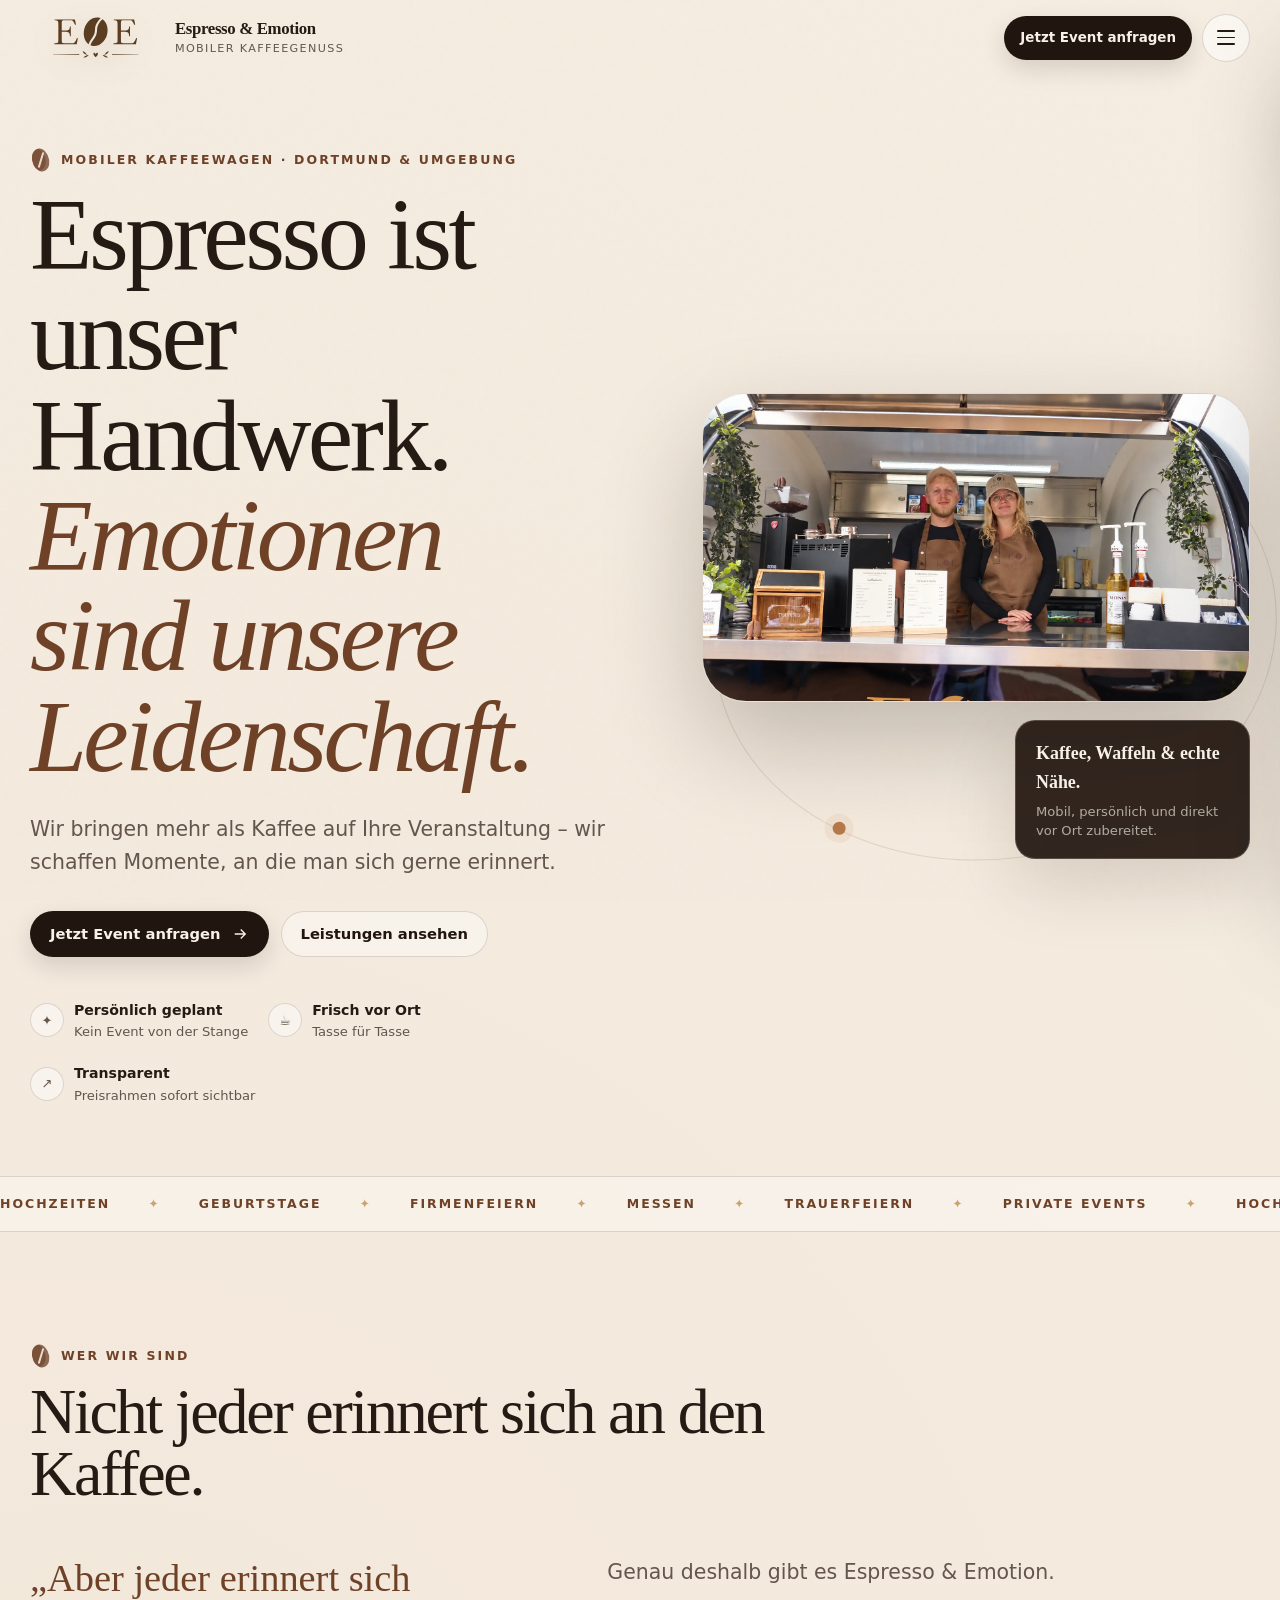
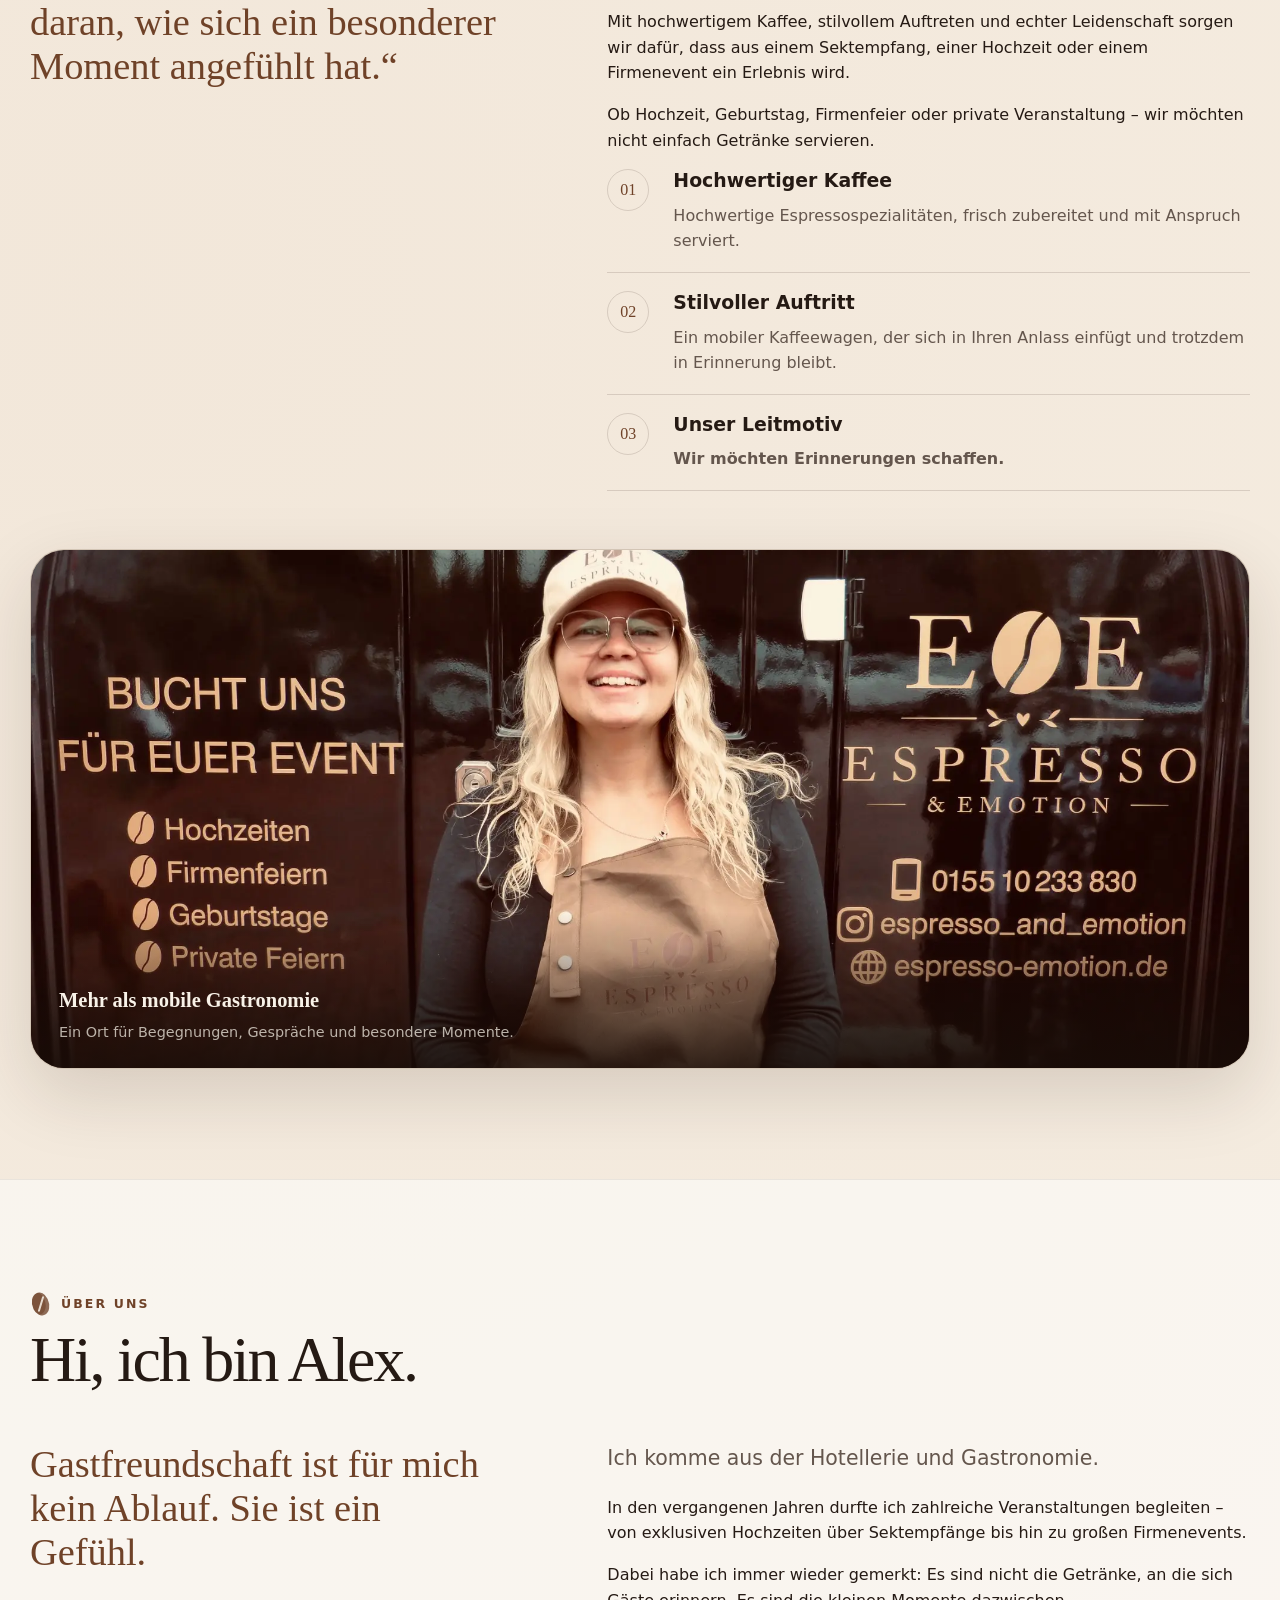
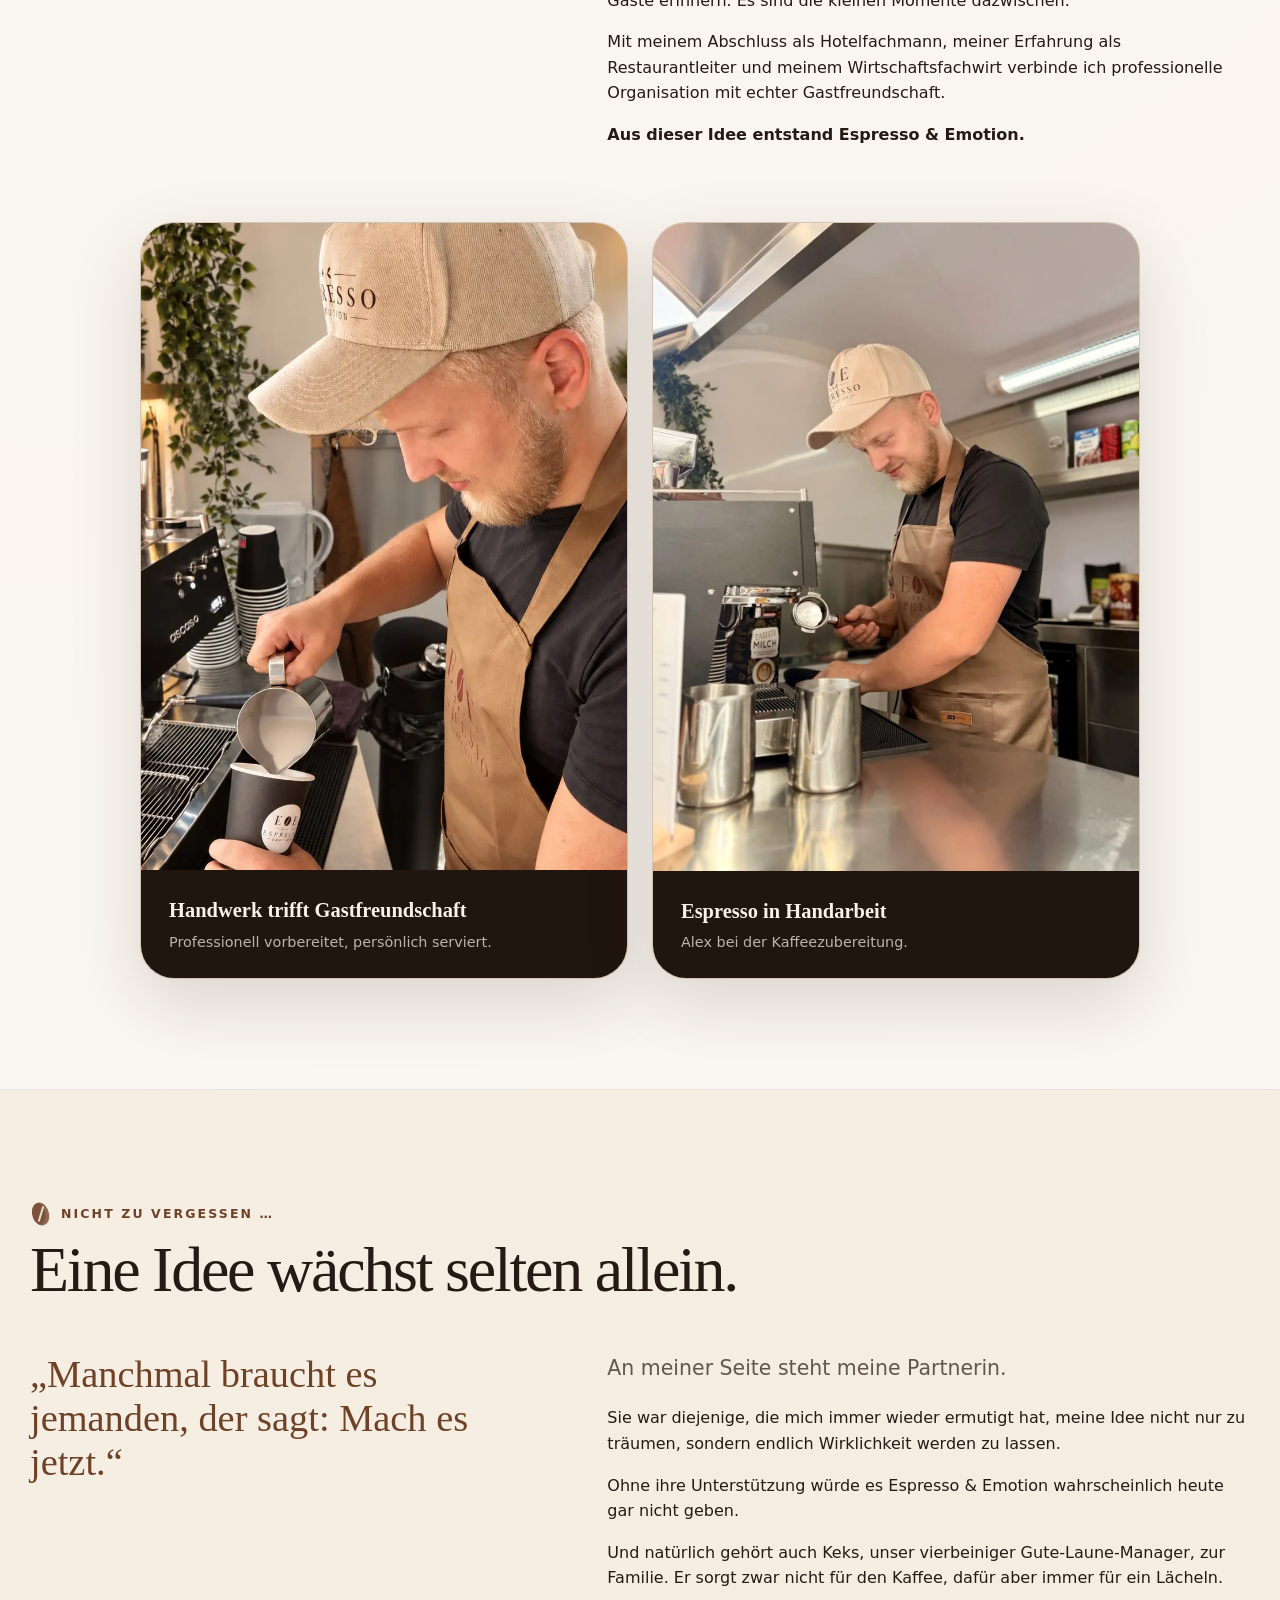
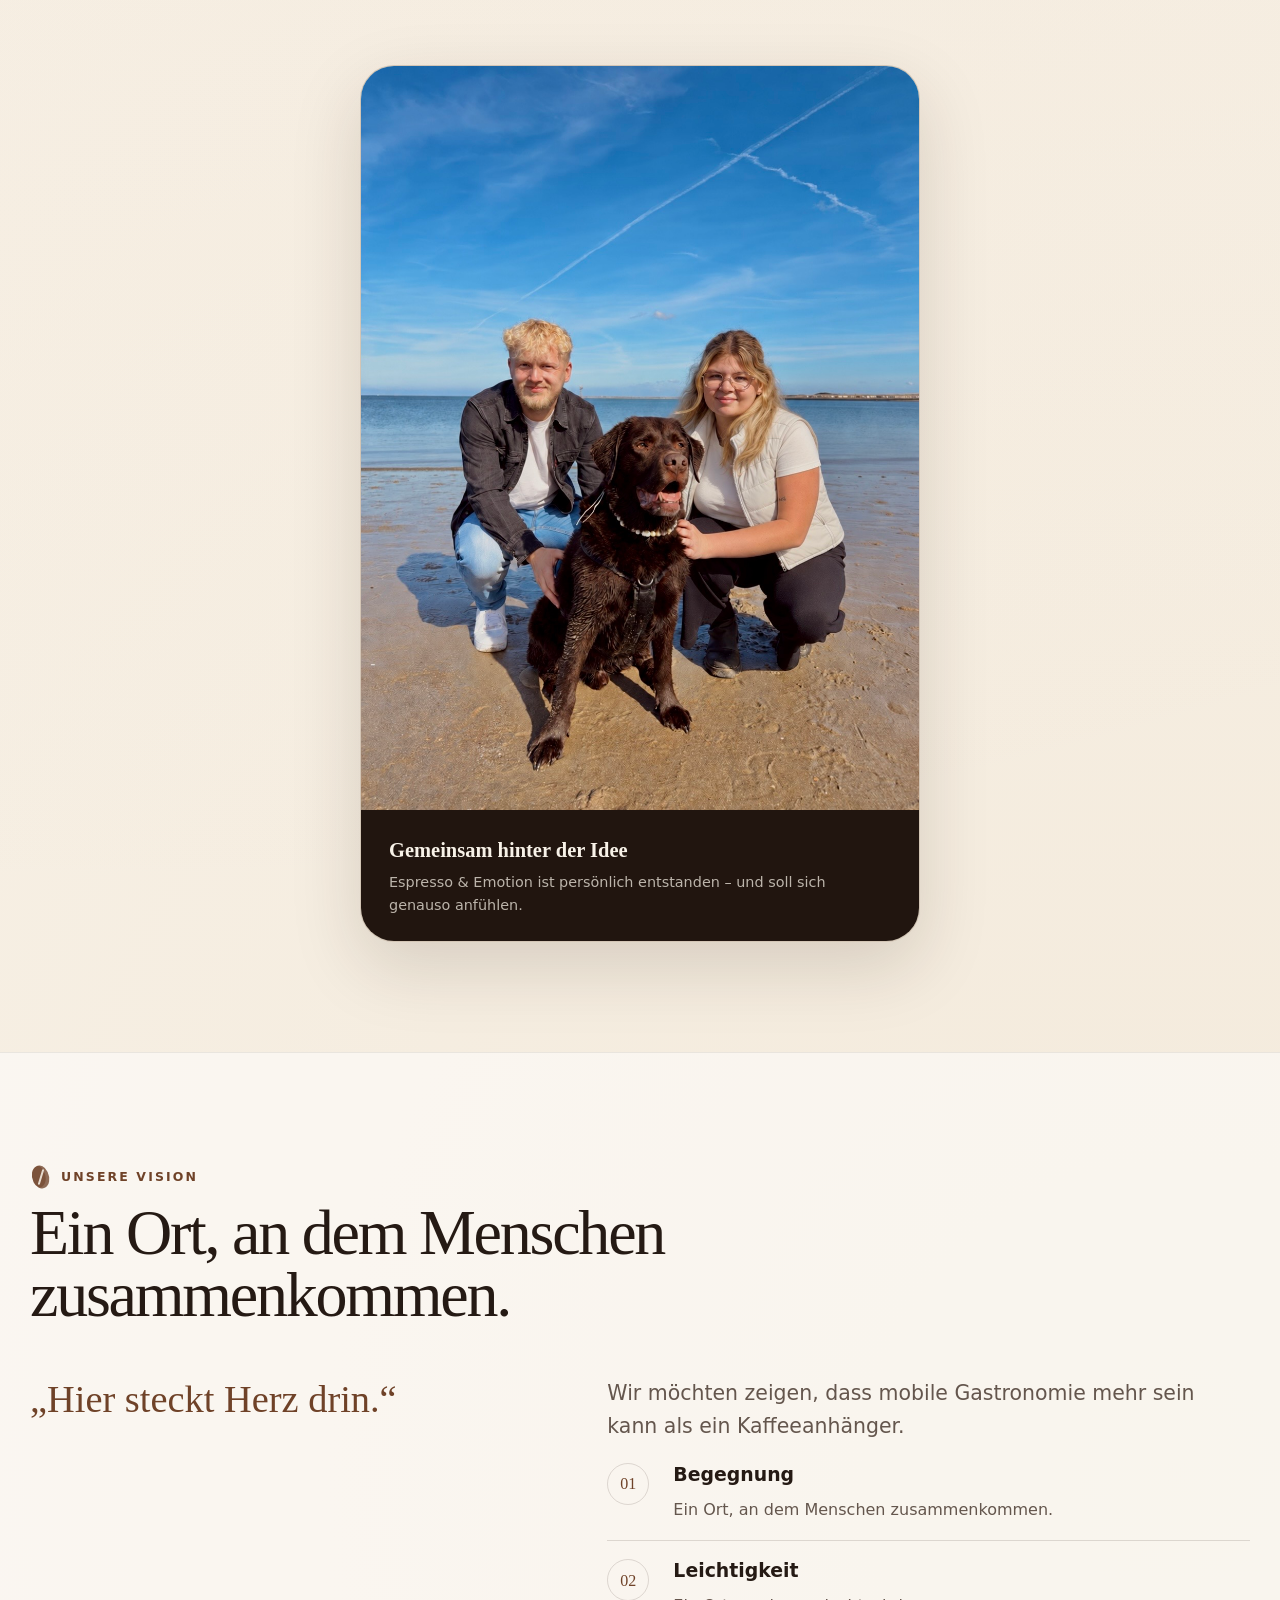
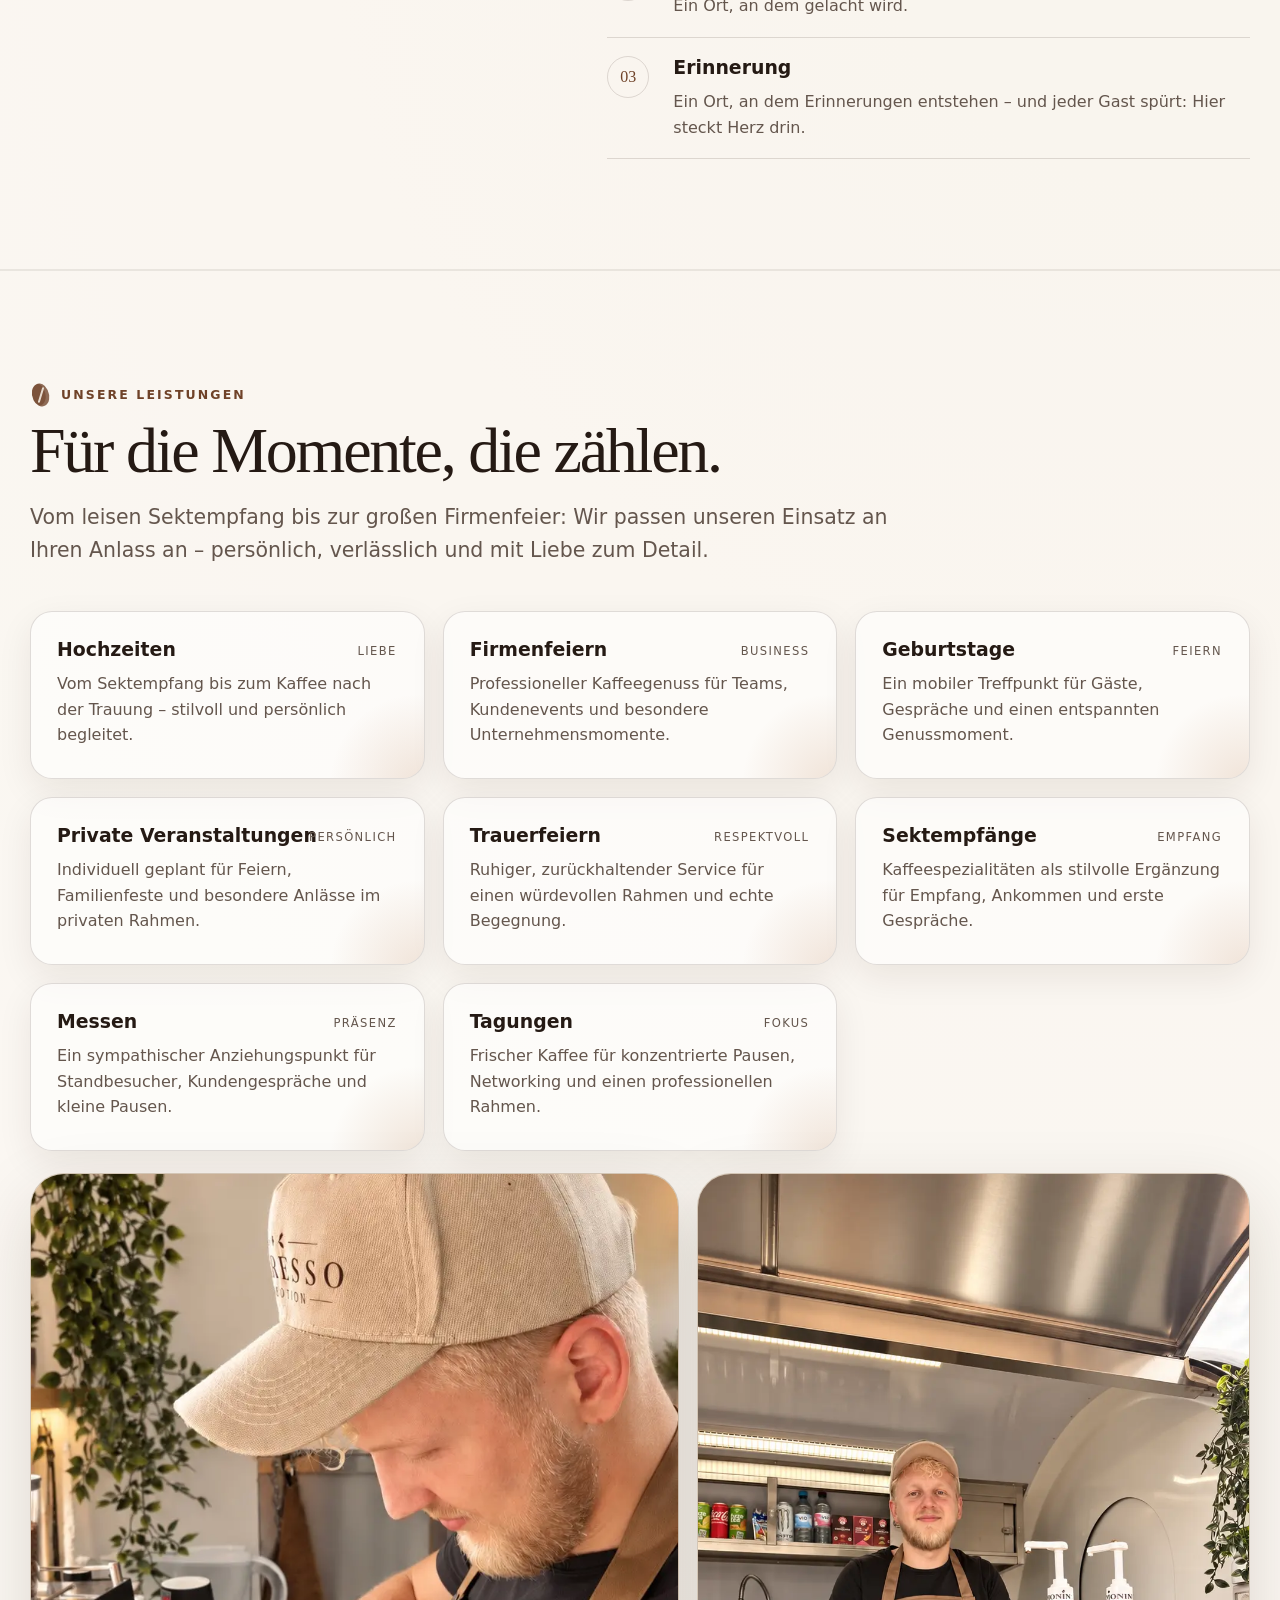
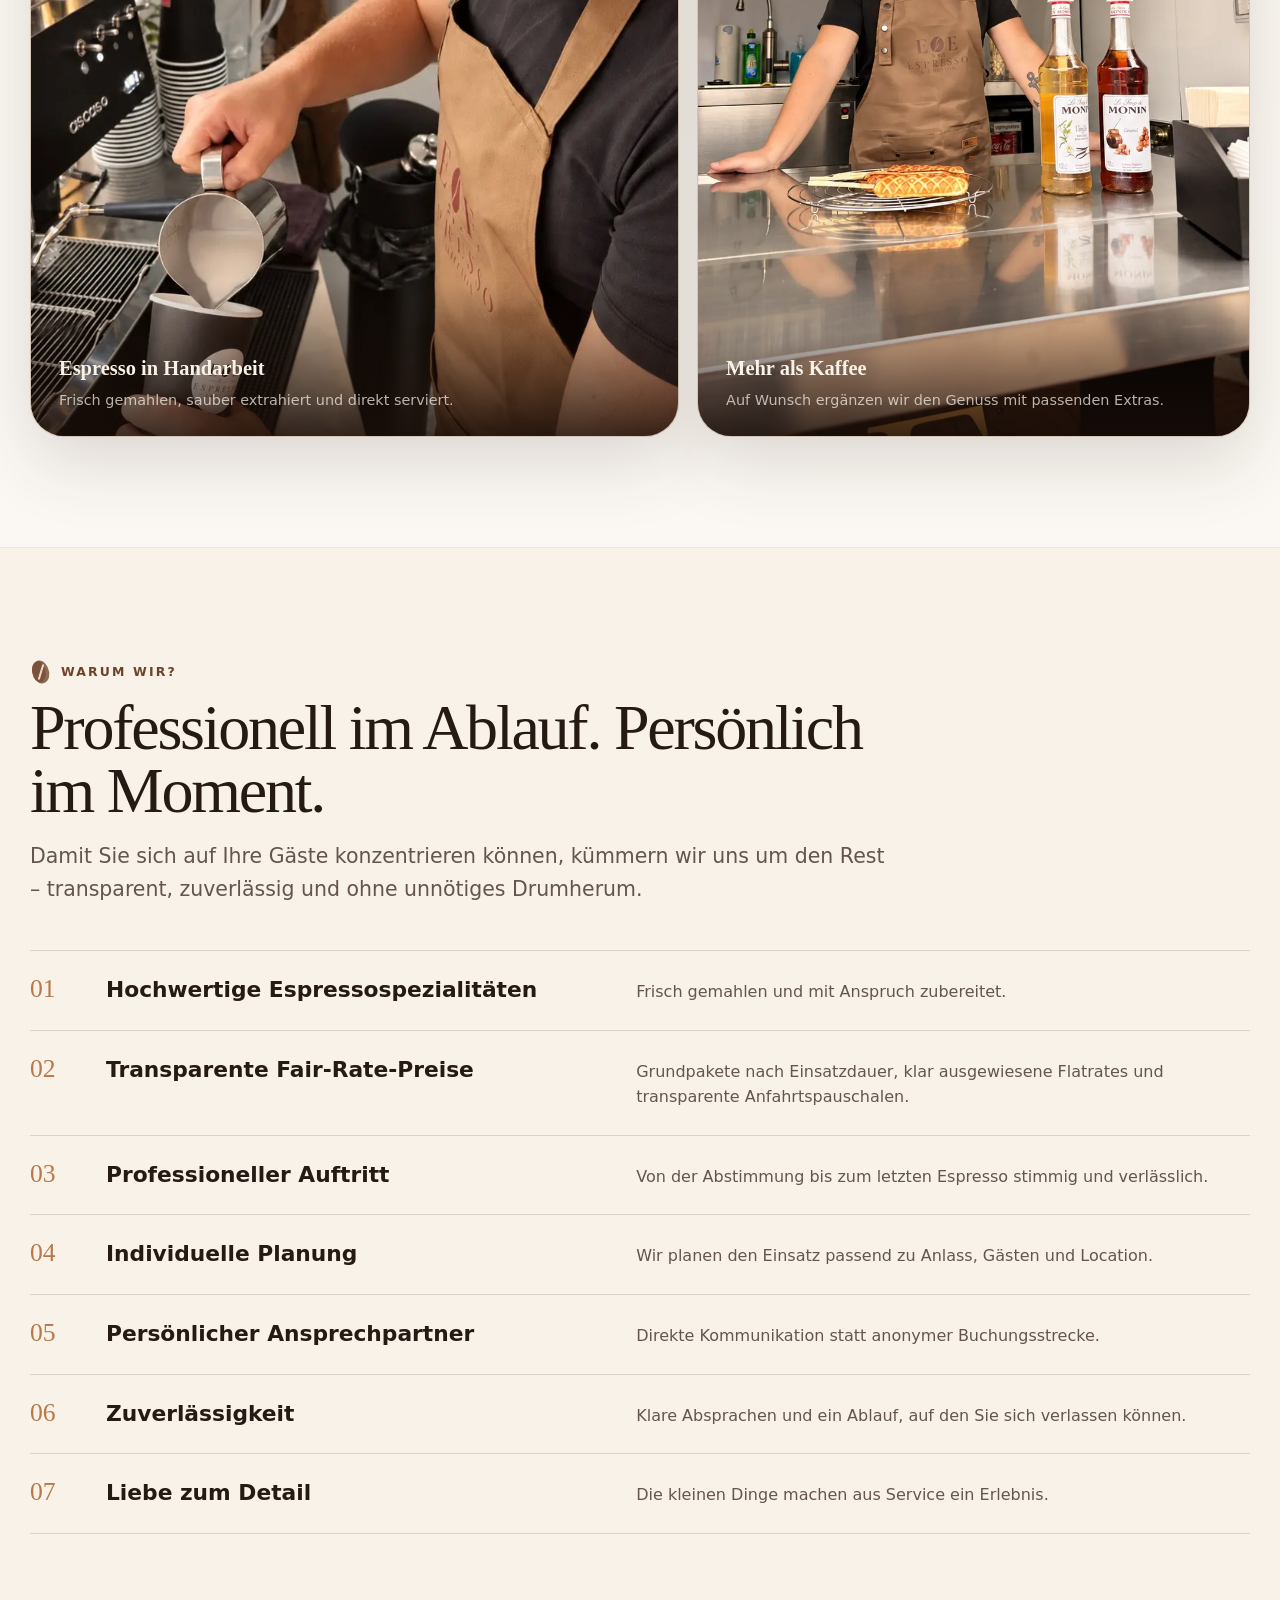
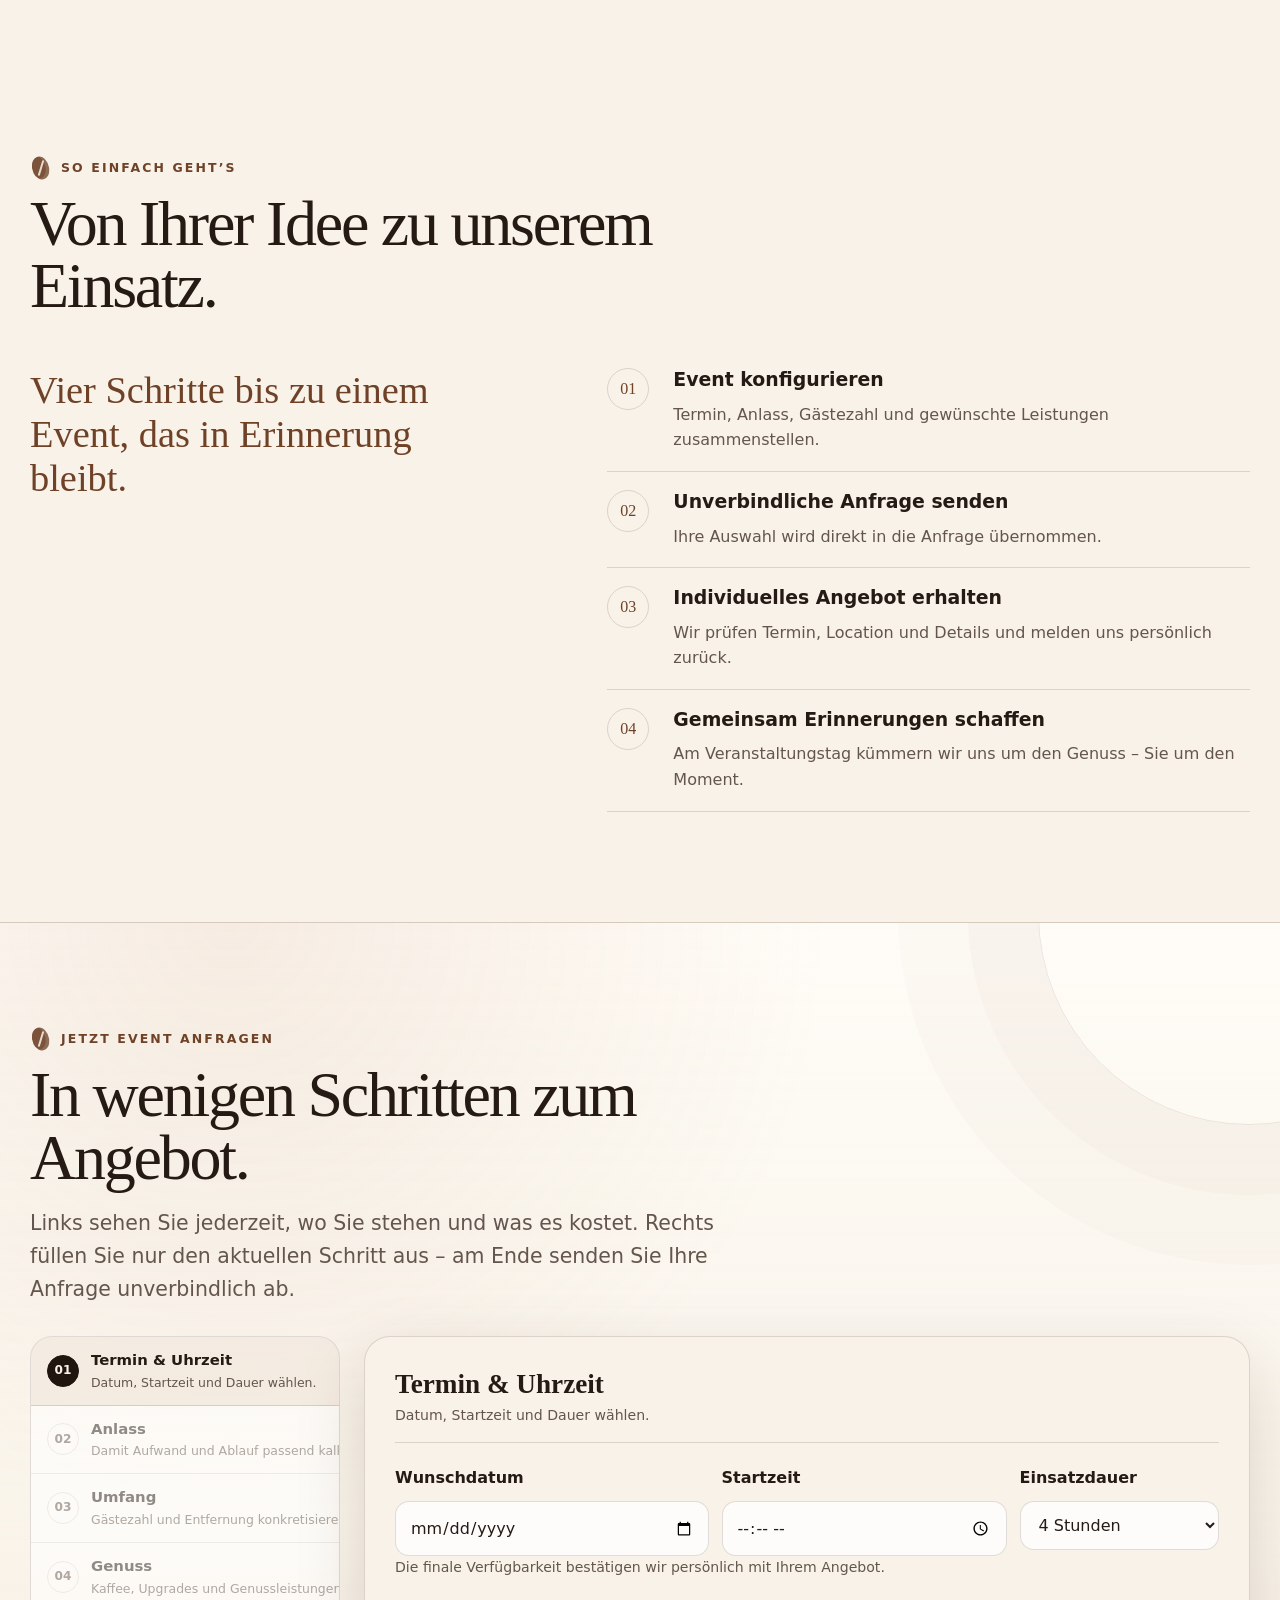
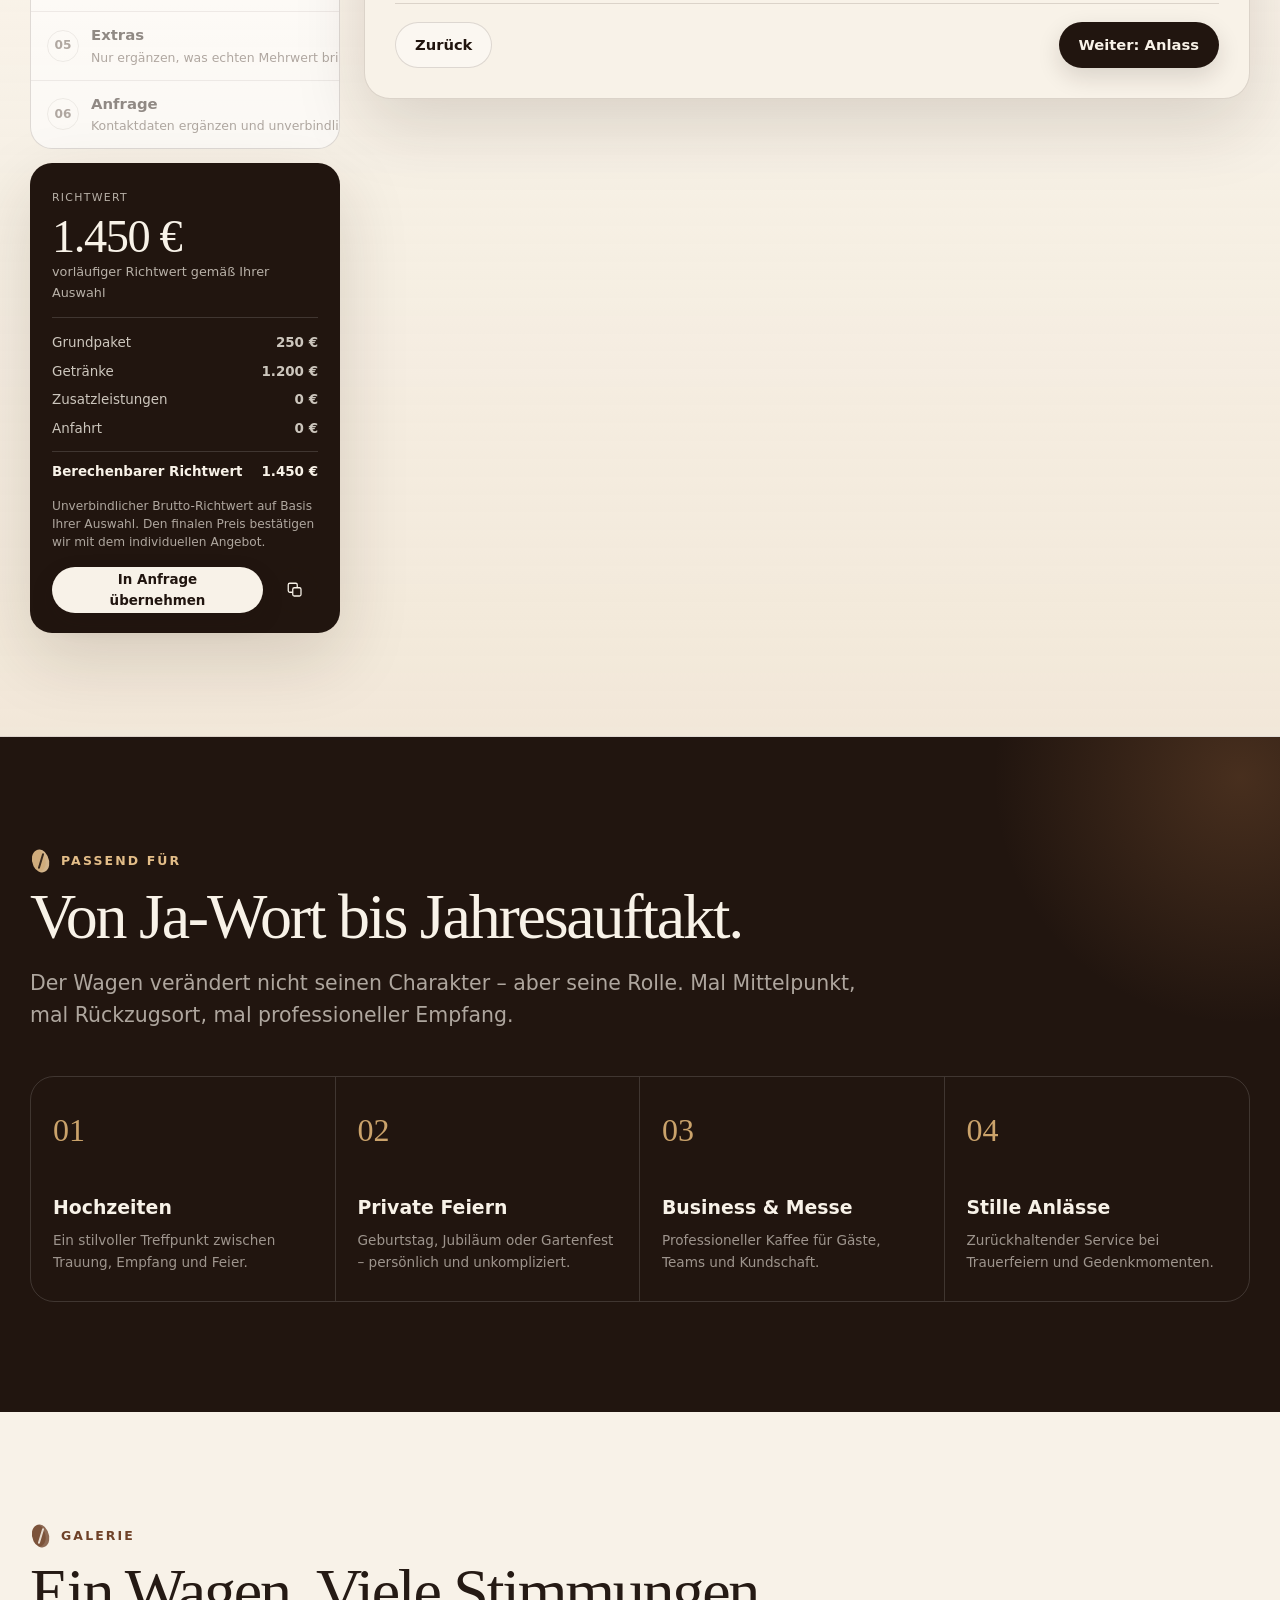
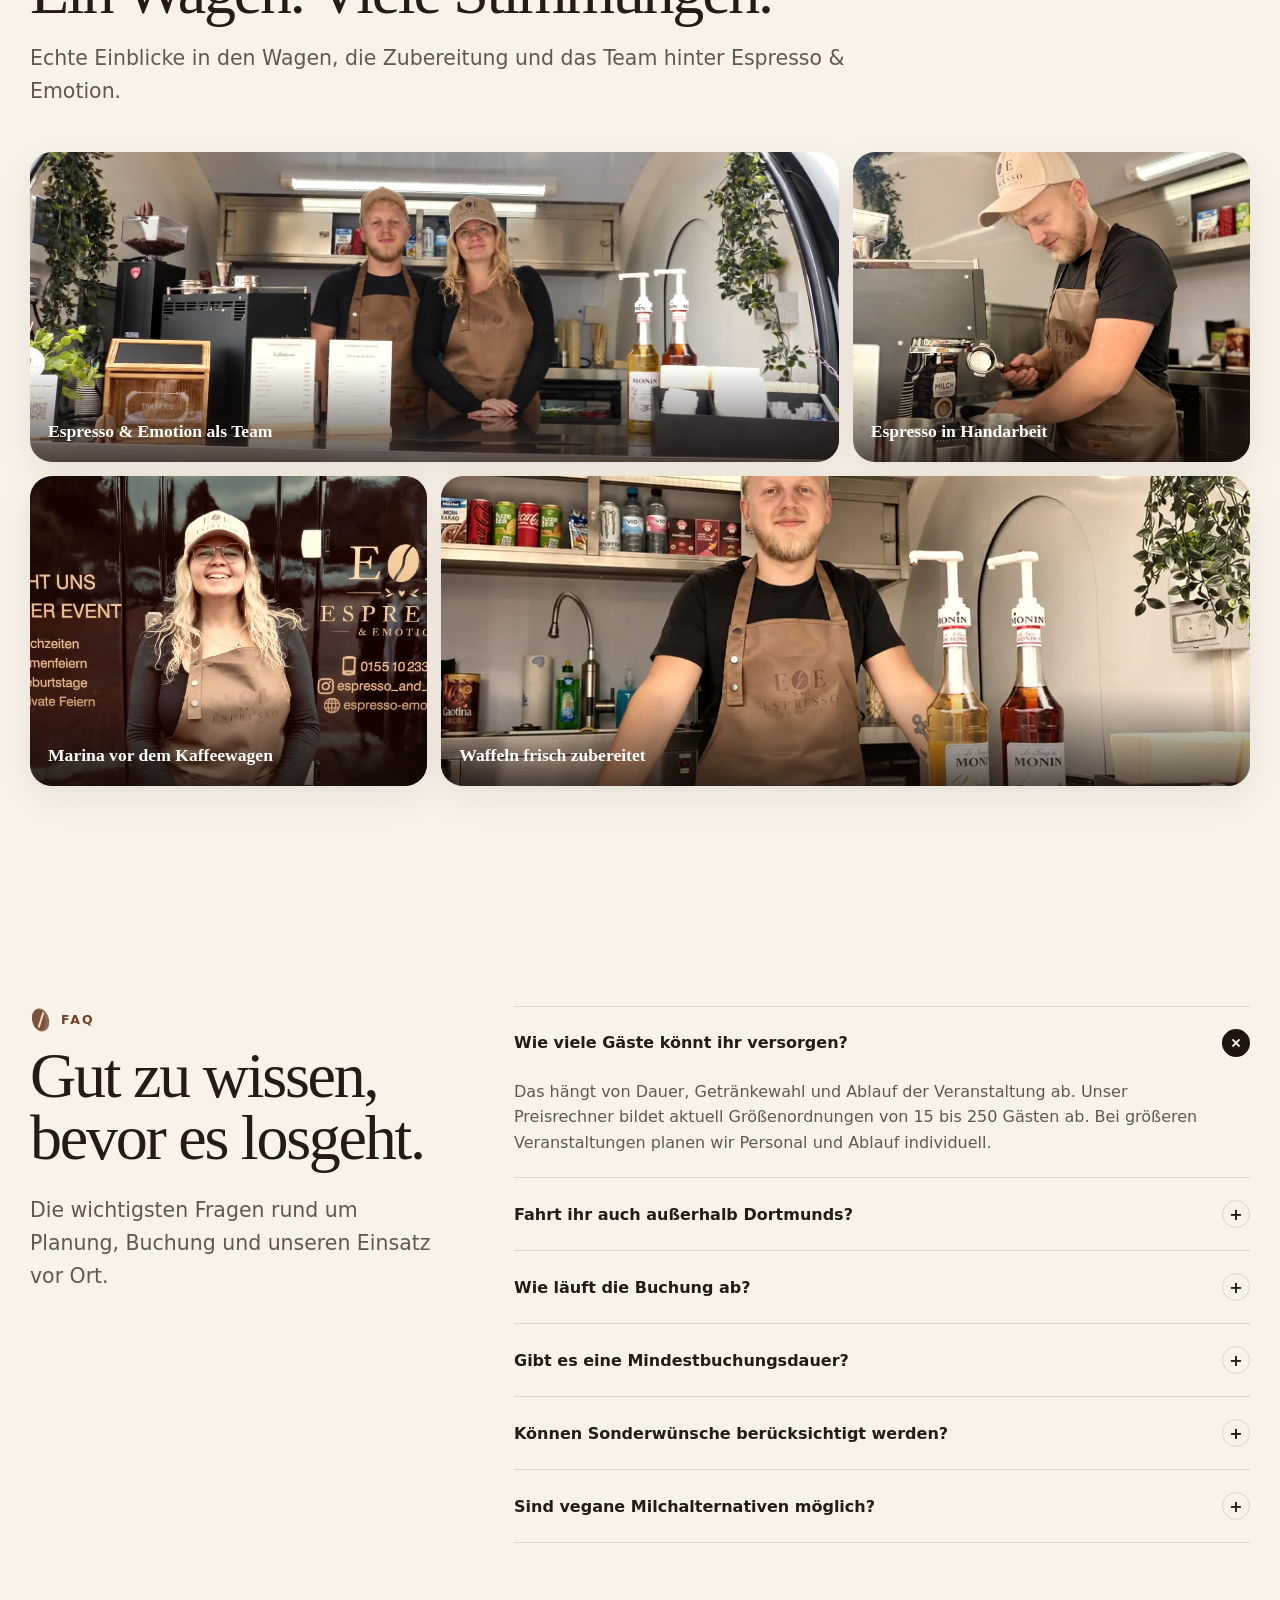
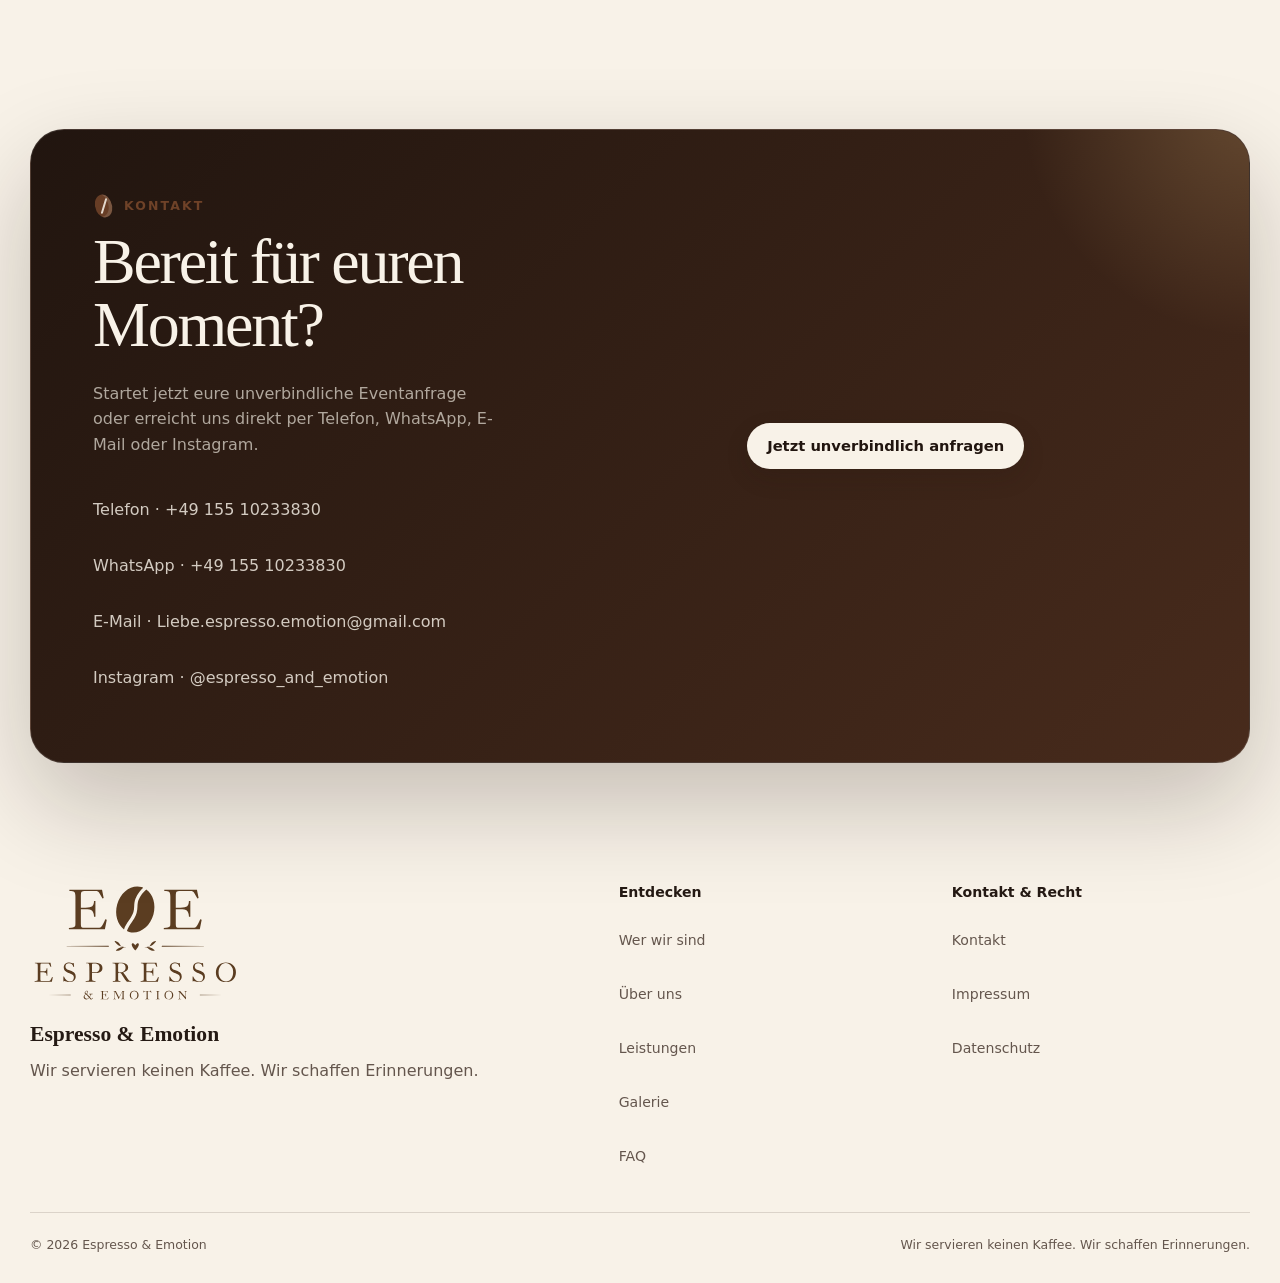
==== index.html @ 15a5f18c "Present Why Us as an open numbered list instead of repeated service cards" ====
<!doctype html>

<html lang="de">
<head>
<meta charset="utf-8"/>
<meta content="width=device-width, initial-scale=1, viewport-fit=cover" name="viewport"/>
<title>Espresso &amp; Emotion – Mobiler Kaffeewagen für besondere Momente</title>
<meta content="Espresso & Emotion bringt hochwertigen Kaffee, persönliche Gastfreundschaft und besondere Momente auf Hochzeiten, Firmenfeiern und private Veranstaltungen." name="description"/>
<meta content="Espresso &amp; Emotion" property="og:title"/>
<meta content="Barista-Qualität, frische Waffeln und echte Gastfreundschaft – direkt auf Ihrer Veranstaltung." property="og:description"/>
<meta content="website" property="og:type"/>
<meta content="de_DE" property="og:locale"/>
<meta content="https://espresso-emotion.de/" property="og:url"/>
<meta content="https://espresso-emotion.de/assets/img/IMG_8266.webp" property="og:image"/>
<meta content="Der Kaffeewagen von Espresso &amp; Emotion im Einsatz" property="og:image:alt"/>
<meta content="summary_large_image" name="twitter:card"/>
<link href="https://espresso-emotion.de/" rel="canonical"/>
<link href="assets/img/logo-mark.svg" rel="icon" type="image/svg+xml"/>
<link rel="stylesheet" href="assets/css/styles.css?v=20260920-reasons">
<noscript><style>[data-reveal]{opacity:1!important;transform:none!important}</style></noscript>
<script type="application/ld+json">
{"@context":"https://schema.org","@type":"LocalBusiness","name":"Espresso & Emotion",
"description":"Mobiler Kaffeewagen für Hochzeiten, Firmenfeiern und private Veranstaltungen in Dortmund und Umgebung.",
"image":"https://espresso-emotion.de/assets/img/IMG_8266.webp",
"url":"https://espresso-emotion.de/","telephone":"+4915510233830",
"email":"Liebe.espresso.emotion@gmail.com","priceRange":"€€",
"address":{"@type":"PostalAddress","streetAddress":"Nertusstraße 20","postalCode":"44359",
"addressLocality":"Dortmund","addressCountry":"DE"},
"areaServed":{"@type":"Place","name":"Dortmund und Umgebung"},
"founder":{"@type":"Person","name":"Alexander Beck"},
"sameAs":["https://instagram.com/espresso_and_emotion"]}
</script>
</head>
<body>
<!-- Site chrome: fixed header, navigation drawer and mobile menu overlay. -->
<header class="site-header" id="siteHeader">
<div class="container header-inner">
<a aria-label="Espresso &amp; Emotion Startseite" class="brand" href="#start">
<img alt="Espresso &amp; Emotion Logo" class="brand-logo" src="assets/img/logo-mark.svg" width="140" height="74"/>
<span class="brand-copy"><strong>Espresso &amp; Emotion</strong> <span>Mobiler Kaffeegenuss</span></span>
</a>
<div class="header-actions">
<a class="btn btn-small desktop-cta" href="#planen">Jetzt Event anfragen</a>
<button aria-expanded="false" aria-label="Menü öffnen" class="menu-btn" id="menuOpen" type="button">
<span aria-hidden="true" class="menu-lines"><i></i><i></i><i></i></span>
</button>
</div>
</div>
</header>
<div class="menu-overlay" id="menuOverlay"></div>
<aside aria-hidden="true" class="menu-drawer" id="menuDrawer">
<div class="drawer-head"><strong>Espresso &amp; Emotion</strong><button aria-label="Menü schließen" class="drawer-close" id="menuClose" type="button">×</button></div>
<nav aria-label="Hauptnavigation" class="drawer-nav">
<a href="#start">Startseite</a>
<a href="#wer-wir-sind">Wer wir sind</a>
<a href="#ueber-uns">Über uns</a>
<a href="#leistungen">Unsere Leistungen</a>
<a href="#galerie">Galerie</a>
<a href="#faq">FAQ</a>
<a href="#planen">Event anfragen</a>
</nav>
<div class="drawer-footer">
<a href="tel:+4915510233830">+49 155 10233830</a>
<a href="mailto:Liebe.espresso.emotion@gmail.com">Liebe.espresso.emotion@gmail.com</a>
<span>Dortmund &amp; Umgebung</span>
</div>
</aside>
<main>
<!-- Editorial content: hero, story, services, trust content and gallery. -->
<section class="hero" id="start">
<div class="container hero-grid">
<div class="hero-copy" data-reveal="">
<p class="eyebrow">Mobiler Kaffeewagen · Dortmund &amp; Umgebung</p>
<h1>Espresso ist unser Handwerk.<br/><em>Emotionen sind unsere Leidenschaft.</em></h1>
<p class="lead balance">Wir bringen mehr als Kaffee auf Ihre Veranstaltung – wir schaffen Momente, an die man sich gerne erinnert.</p>
<div class="hero-actions">
<a class="btn" href="#planen">Jetzt Event anfragen
              <svg aria-hidden="true" fill="none" stroke="currentColor" stroke-width="1.8" viewbox="0 0 24 24"><path d="M5 12h14M13 6l6 6-6 6"></path></svg>
</a>
<a class="btn btn-outline" href="#leistungen">Leistungen ansehen</a>
</div>
<div class="trust-row">
<div class="trust-item"><span class="trust-icon">✦</span><span><strong>Persönlich geplant</strong>Kein Event von der Stange</span></div>
<div class="trust-item"><span class="trust-icon">☕</span><span><strong>Frisch vor Ort</strong>Tasse für Tasse</span></div>
<div class="trust-item"><span class="trust-icon">↗</span><span><strong>Transparent</strong>Preisrahmen sofort sichtbar</span></div>
</div>
</div>
<div class="hero-stage hero-stage-team" data-reveal="" id="heroStage">
<div class="hero-orbit"></div>
<div class="hero-card" id="heroCard">
<img fetchpriority="high" alt="Alex und Marina gemeinsam im Kaffeewagen von Espresso &amp; Emotion" decoding="async" height="941" src="assets/img/0A624B66-1113-42E6-BF02-706A253B60AF.webp" width="1672"/>
</div>

<div class="hero-chip"><strong>Kaffee, Waffeln &amp; echte Nähe.</strong><p>Mobil, persönlich und direkt vor Ort zubereitet.</p></div>
</div>
</div>
</section>
<div aria-hidden="true" class="marquee">
<div class="marquee-track">
<span>Hochzeiten</span><span>Geburtstage</span><span>Firmenfeiern</span><span>Messen</span><span>Trauerfeiern</span><span>Private Events</span>
<span>Hochzeiten</span><span>Geburtstage</span><span>Firmenfeiern</span><span>Messen</span><span>Trauerfeiern</span><span>Private Events</span>
</div>
</div>
<section class="section" id="wer-wir-sind">
<div class="container intro-grid">
<header class="section-intro-head" data-reveal="">
<p class="eyebrow">Wer wir sind</p>
<h2>Nicht jeder erinnert sich an den Kaffee.</h2>
</header>
<div data-reveal="">
<p class="quote">„Aber jeder erinnert sich daran, wie sich ein besonderer Moment angefühlt hat.“</p>
</div>
<div data-reveal="">
<p class="lead">Genau deshalb gibt es Espresso &amp; Emotion.</p>
<p>Mit hochwertigem Kaffee, stilvollem Auftreten und echter Leidenschaft sorgen wir dafür, dass aus einem Sektempfang, einer Hochzeit oder einem Firmenevent ein Erlebnis wird.</p>
<p>Ob Hochzeit, Geburtstag, Firmenfeier oder private Veranstaltung – wir möchten nicht einfach Getränke servieren.</p>
<div class="feature-stack">
<div class="feature-line"><span class="feature-num">01</span><div><h3>Hochwertiger Kaffee</h3><p>Hochwertige Espressospezialitäten, frisch zubereitet und mit Anspruch serviert.</p></div></div>
<div class="feature-line"><span class="feature-num">02</span><div><h3>Stilvoller Auftritt</h3><p>Ein mobiler Kaffeewagen, der sich in Ihren Anlass einfügt und trotzdem in Erinnerung bleibt.</p></div></div>
<div class="feature-line"><span class="feature-num">03</span><div><h3>Unser Leitmotiv</h3><p><strong>Wir möchten Erinnerungen schaffen.</strong></p></div></div>
</div>
</div>
<figure class="story-photo story-photo-wide" data-reveal=""><img alt="Marina vor dem mobilen Kaffeewagen von Espresso &amp; Emotion" decoding="async" loading="lazy" src="assets/img/IMG_8249.webp" width="2048" height="1152"/><figcaption><strong>Mehr als mobile Gastronomie</strong><span>Ein Ort für Begegnungen, Gespräche und besondere Momente.</span></figcaption></figure>
</div>
</section>
<section class="section section-paper" id="ueber-uns">
<div class="container intro-grid">
<header class="section-intro-head" data-reveal=""><p class="eyebrow">Über uns</p><h2>Hi, ich bin Alex.</h2></header>
<div data-reveal=""><p class="quote">Gastfreundschaft ist für mich kein Ablauf. Sie ist ein Gefühl.</p></div>
<div data-reveal="">
<p class="lead">Ich komme aus der Hotellerie und Gastronomie.</p>
<p>In den vergangenen Jahren durfte ich zahlreiche Veranstaltungen begleiten – von exklusiven Hochzeiten über Sektempfänge bis hin zu großen Firmenevents.</p>
<p>Dabei habe ich immer wieder gemerkt: Es sind nicht die Getränke, an die sich Gäste erinnern. Es sind die kleinen Momente dazwischen.</p>
<p>Mit meinem Abschluss als Hotelfachmann, meiner Erfahrung als Restaurantleiter und meinem Wirtschaftsfachwirt verbinde ich professionelle Organisation mit echter Gastfreundschaft.</p>
<p><strong>Aus dieser Idee entstand Espresso &amp; Emotion.</strong></p>
</div>
<div class="story-photo-pair">
<figure class="story-photo story-photo-portrait" data-reveal=""><img alt="Alex schenkt frisch aufgeschäumte Milch ein" decoding="async" loading="lazy" src="assets/img/IMG_8262.webp" width="844" height="1125"/><figcaption><strong>Handwerk trifft Gastfreundschaft</strong><span>Professionell vorbereitet, persönlich serviert.</span></figcaption></figure>
<figure class="story-photo story-photo-portrait" data-reveal=""><img alt="Alex bei der Kaffeezubereitung im mobilen Kaffeewagen" decoding="async" loading="lazy" src="assets/img/IMG_8266.webp" width="1152" height="1536"/><figcaption><strong>Espresso in Handarbeit</strong><span>Alex bei der Kaffeezubereitung.</span></figcaption></figure>
</div>
</div>
</section>
<section class="section" id="familie">
<div class="container intro-grid">
<header class="section-intro-head" data-reveal=""><p class="eyebrow">Nicht zu vergessen …</p><h2>Eine Idee wächst selten allein.</h2></header>
<div data-reveal=""><p class="quote">„Manchmal braucht es jemanden, der sagt: Mach es jetzt.“</p></div>
<div data-reveal="">
<p class="lead">An meiner Seite steht meine Partnerin.</p>
<p>Sie war diejenige, die mich immer wieder ermutigt hat, meine Idee nicht nur zu träumen, sondern endlich Wirklichkeit werden zu lassen.</p>
<p>Ohne ihre Unterstützung würde es Espresso &amp; Emotion wahrscheinlich heute gar nicht geben.</p>
<p>Und natürlich gehört auch Keks, unser vierbeiniger Gute-Laune-Manager, zur Familie. Er sorgt zwar nicht für den Kaffee, dafür aber immer für ein Lächeln.</p>
</div>
<figure class="story-photo story-photo-wide story-photo-portrait" data-reveal=""><img alt="Alex und Marina mit ihrem Hund am Strand" decoding="async" loading="lazy" src="assets/img/gemeinsam-am-strand.jpg" width="1086" height="1448"/><figcaption><strong>Gemeinsam hinter der Idee</strong><span>Espresso &amp; Emotion ist persönlich entstanden – und soll sich genauso anfühlen.</span></figcaption></figure>
</div>
</section>
<section class="section section-paper" id="vision">
<div class="container intro-grid">
<header class="section-intro-head" data-reveal=""><p class="eyebrow">Unsere Vision</p><h2>Ein Ort, an dem Menschen zusammenkommen.</h2></header>
<div data-reveal=""><p class="quote">„Hier steckt Herz drin.“</p></div>
<div data-reveal=""><p class="lead">Wir möchten zeigen, dass mobile Gastronomie mehr sein kann als ein Kaffeeanhänger.</p>
<div class="feature-stack">
<div class="feature-line"><span class="feature-num">01</span><div><h3>Begegnung</h3><p>Ein Ort, an dem Menschen zusammenkommen.</p></div></div>
<div class="feature-line"><span class="feature-num">02</span><div><h3>Leichtigkeit</h3><p>Ein Ort, an dem gelacht wird.</p></div></div>
<div class="feature-line"><span class="feature-num">03</span><div><h3>Erinnerung</h3><p>Ein Ort, an dem Erinnerungen entstehen – und jeder Gast spürt: Hier steckt Herz drin.</p></div></div>
</div></div>
</div>
</section>
<section class="section section-paper" id="leistungen">
<div class="container">
<div class="section-head" data-reveal=""><div><p class="eyebrow">Unsere Leistungen</p><h2>Für die Momente, die zählen.</h2></div><p class="lead">Vom leisen Sektempfang bis zur großen Firmenfeier: Wir passen unseren Einsatz an Ihren Anlass an – persönlich, verlässlich und mit Liebe zum Detail.</p></div>
<div class="card-grid">
<article class="service-card" data-reveal=""><span class="card-kicker">Liebe</span><h3>Hochzeiten</h3><p>Vom Sektempfang bis zum Kaffee nach der Trauung – stilvoll und persönlich begleitet.</p></article>
<article class="service-card" data-reveal=""><span class="card-kicker">Business</span><h3>Firmenfeiern</h3><p>Professioneller Kaffeegenuss für Teams, Kundenevents und besondere Unternehmensmomente.</p></article>
<article class="service-card" data-reveal=""><span class="card-kicker">Feiern</span><h3>Geburtstage</h3><p>Ein mobiler Treffpunkt für Gäste, Gespräche und einen entspannten Genussmoment.</p></article>
<article class="service-card" data-reveal=""><span class="card-kicker">Persönlich</span><h3>Private Veranstaltungen</h3><p>Individuell geplant für Feiern, Familienfeste und besondere Anlässe im privaten Rahmen.</p></article>
<article class="service-card" data-reveal=""><span class="card-kicker">Respektvoll</span><h3>Trauerfeiern</h3><p>Ruhiger, zurückhaltender Service für einen würdevollen Rahmen und echte Begegnung.</p></article>
<article class="service-card" data-reveal=""><span class="card-kicker">Empfang</span><h3>Sektempfänge</h3><p>Kaffeespezialitäten als stilvolle Ergänzung für Empfang, Ankommen und erste Gespräche.</p></article>
<article class="service-card" data-reveal=""><span class="card-kicker">Präsenz</span><h3>Messen</h3><p>Ein sympathischer Anziehungspunkt für Standbesucher, Kundengespräche und kleine Pausen.</p></article>
<article class="service-card" data-reveal=""><span class="card-kicker">Fokus</span><h3>Tagungen</h3><p>Frischer Kaffee für konzentrierte Pausen, Networking und einen professionellen Rahmen.</p></article>
</div>
<div class="service-photo-grid"><figure class="service-photo service-photo-coffee" data-reveal=""><img alt="Frische Kaffeezubereitung im Kaffeewagen" decoding="async" loading="lazy" src="assets/img/IMG_8262.webp" width="844" height="1125"/><figcaption><strong>Espresso in Handarbeit</strong><span>Frisch gemahlen, sauber extrahiert und direkt serviert.</span></figcaption></figure><figure class="service-photo service-photo-waffle" data-reveal=""><img alt="Frische Waffeln am Stiel im Kaffeewagen" decoding="async" loading="lazy" src="assets/img/551D9DE3-9483-406B-912B-78065A42B6AB.webp" width="1086" height="1448"/><figcaption><strong>Mehr als Kaffee</strong><span>Auf Wunsch ergänzen wir den Genuss mit passenden Extras.</span></figcaption></figure></div>
</div>
</section>
<section class="section" id="warum-wir">
<div class="container">
<div class="section-head" data-reveal=""><div><p class="eyebrow">Warum wir?</p><h2>Professionell im Ablauf. Persönlich im Moment.</h2></div><p class="lead">Damit Sie sich auf Ihre Gäste konzentrieren können, kümmern wir uns um den Rest – transparent, zuverlässig und ohne unnötiges Drumherum.</p></div>
<ol class="reasons-list" role="list">
<li class="reason-row" data-reveal=""><span class="reason-number" aria-hidden="true">01</span><h3>Hochwertige Espressospezialitäten</h3><p>Frisch gemahlen und mit Anspruch zubereitet.</p></li>
<li class="reason-row" data-reveal=""><span class="reason-number" aria-hidden="true">02</span><h3>Transparente Fair-Rate-Preise</h3><p>Grundpakete nach Einsatzdauer, klar ausgewiesene Flatrates und transparente Anfahrtspauschalen.</p></li>
<li class="reason-row" data-reveal=""><span class="reason-number" aria-hidden="true">03</span><h3>Professioneller Auftritt</h3><p>Von der Abstimmung bis zum letzten Espresso stimmig und verlässlich.</p></li>
<li class="reason-row" data-reveal=""><span class="reason-number" aria-hidden="true">04</span><h3>Individuelle Planung</h3><p>Wir planen den Einsatz passend zu Anlass, Gästen und Location.</p></li>
<li class="reason-row" data-reveal=""><span class="reason-number" aria-hidden="true">05</span><h3>Persönlicher Ansprechpartner</h3><p>Direkte Kommunikation statt anonymer Buchungsstrecke.</p></li>
<li class="reason-row" data-reveal=""><span class="reason-number" aria-hidden="true">06</span><h3>Zuverlässigkeit</h3><p>Klare Absprachen und ein Ablauf, auf den Sie sich verlassen können.</p></li>
<li class="reason-row" data-reveal=""><span class="reason-number" aria-hidden="true">07</span><h3>Liebe zum Detail</h3><p>Die kleinen Dinge machen aus Service ein Erlebnis.</p></li>
</ol>
</div>
</section>
<section class="section" id="so-einfach-gehts">
<div class="container intro-grid">
<header class="section-intro-head" data-reveal=""><p class="eyebrow">So einfach geht’s</p><h2>Von Ihrer Idee zu unserem Einsatz.</h2></header>
<div data-reveal=""><p class="quote">Vier Schritte bis zu einem Event, das in Erinnerung bleibt.</p></div>
<div class="feature-stack" data-reveal="">
<div class="feature-line"><span class="feature-num">01</span><div><h3>Event konfigurieren</h3><p>Termin, Anlass, Gästezahl und gewünschte Leistungen zusammenstellen.</p></div></div>
<div class="feature-line"><span class="feature-num">02</span><div><h3>Unverbindliche Anfrage senden</h3><p>Ihre Auswahl wird direkt in die Anfrage übernommen.</p></div></div>
<div class="feature-line"><span class="feature-num">03</span><div><h3>Individuelles Angebot erhalten</h3><p>Wir prüfen Termin, Location und Details und melden uns persönlich zurück.</p></div></div>
<div class="feature-line"><span class="feature-num">04</span><div><h3>Gemeinsam Erinnerungen schaffen</h3><p>Am Veranstaltungstag kümmern wir uns um den Genuss – Sie um den Moment.</p></div></div>
</div>
</div>
</section>
<section class="journey-section" id="planen">
<div class="container">
<header class="section-intro-head" data-reveal="">
<p class="eyebrow">Jetzt Event anfragen</p>
<h2>In wenigen Schritten zum Angebot.</h2>
</header>
<p class="lead cfg-lead" data-reveal="">Links sehen Sie jederzeit, wo Sie stehen und was es kostet. Rechts füllen Sie nur den aktuellen Schritt aus – am Ende senden Sie Ihre Anfrage unverbindlich ab.</p>

<div class="split" data-reveal="">
<aside class="rail">
<div class="rail-steps" id="railSteps">
<button class="rail-step is-active" data-journey="1" type="button"><span class="rail-n">01</span><span><strong>Termin &amp; Uhrzeit</strong><em data-rail-hint="1">Datum, Startzeit und Dauer wählen.</em></span></button>
<button class="rail-step" data-journey="2" type="button" disabled=""><span class="rail-n">02</span><span><strong>Anlass</strong><em data-rail-hint="2">Damit Aufwand und Ablauf passend kalkuliert werden.</em></span></button>
<button class="rail-step" data-journey="3" type="button" disabled=""><span class="rail-n">03</span><span><strong>Umfang</strong><em data-rail-hint="3">Gästezahl und Entfernung konkretisieren.</em></span></button>
<button class="rail-step" data-journey="4" type="button" disabled=""><span class="rail-n">04</span><span><strong>Genuss</strong><em data-rail-hint="4">Kaffee, Upgrades und Genussleistungen wählen.</em></span></button>
<button class="rail-step" data-journey="5" type="button" disabled=""><span class="rail-n">05</span><span><strong>Extras</strong><em data-rail-hint="5">Nur ergänzen, was echten Mehrwert bringt.</em></span></button>
<button class="rail-step" data-journey="6" type="button" disabled=""><span class="rail-n">06</span><span><strong>Anfrage</strong><em data-rail-hint="6">Kontaktdaten ergänzen und unverbindlich senden.</em></span></button>
</div>
<div class="rail-price" aria-live="polite">
<small>Richtwert</small>
<div class="rail-total" data-value="1450" id="priceTotal">1.450 €</div>
<p class="rail-range" id="priceRange">vorläufiger Richtwert gemäß Ihrer Auswahl</p>
<ul class="rail-breakdown">
<li><span>Grundpaket</span><strong id="baseBreakdown">250 €</strong></li>
<li><span>Getränke</span><strong id="serviceBreakdown">1.200 €</strong></li>
<li><span>Zusatzleistungen</span><strong id="eventBreakdown">0 €</strong></li>
<li><span>Anfahrt</span><strong id="extraBreakdown">0 €</strong></li>
<li class="rail-sum"><span>Berechenbarer Richtwert</span><strong id="totalBreakdown">1.450 €</strong></li>
</ul>
<p class="rail-note" id="openPriceNote">Unverbindlicher Brutto-Richtwert. Positionen „nach Verbrauch“ oder „nach individueller Absprache“ werden im finalen Angebot ergänzt.</p>
<div class="rail-actions"><button class="btn btn-light btn-small" id="useQuote" type="button">In Anfrage übernehmen</button><button aria-label="Kalkulation kopieren" class="btn btn-ghost btn-icon" id="copyQuote" type="button"><svg fill="none" stroke="currentColor" stroke-width="1.7" viewbox="0 0 24 24"><rect height="11" rx="2" width="11" x="9" y="9"></rect><path d="M15 9V5a2 2 0 0 0-2-2H5a2 2 0 0 0-2 2v8a2 2 0 0 0 2 2h4"></path></svg></button></div>
</div>
</aside>

<div class="stage panel">
<div class="stage-head">
<h3 id="stepTitle">Termin &amp; Uhrzeit</h3>
<p class="small muted" id="stepHint">Datum, Startzeit und Dauer wählen.</p>
</div>
<div class="cfg-step is-active" data-step="1"><div class="form-grid-3">
<div class="form-group"><label class="field-label" for="scheduleDate"><span>Wunschdatum</span></label><input class="input" id="scheduleDate" type="date"/></div>
<div class="form-group"><label class="field-label" for="scheduleTime"><span>Startzeit</span></label><input class="input" id="scheduleTime" type="time"/></div>
<div class="form-group"><label class="field-label" for="duration"><span>Einsatzdauer</span></label><select class="select" id="duration"><option value="2">2 Stunden</option><option value="3">3 Stunden</option><option selected="" value="4">4 Stunden</option><option value="5">5 Stunden</option><option value="6">6 Stunden</option></select></div>
</div>
<p class="small muted">Die finale Verfügbarkeit bestätigen wir persönlich mit Ihrem Angebot.</p></div>
<div class="cfg-step" data-step="2"><div class="choice-grid" id="eventChoices">
<label class="choice-card"><input checked="" name="event" type="radio" value="wedding"/><strong>Hochzeit</strong><span>Festlich, zeitgenau und individuell abgestimmt</span><b>individuell geplant</b></label>
<label class="choice-card"><input name="event" type="radio" value="birthday"/><strong>Geburtstag</strong><span>Persönlich, flexibel und unkompliziert</span><b>individuell geplant</b></label>
<label class="choice-card"><input name="event" type="radio" value="company"/><strong>Firmenfeier</strong><span>Planbar, professionell und markengerecht</span><b>individuell geplant</b></label>
<label class="choice-card"><input name="event" type="radio" value="fair"/><strong>Messe / Tagung</strong><span>Für professionelle Veranstaltungen und längere Aufenthalte</span><b>individuell geplant</b></label>
<label class="choice-card"><input name="event" type="radio" value="funeral"/><strong>Trauerfeier</strong><span>Ruhig, respektvoll und zurückhaltend</span><b>individuell geplant</b></label>
<label class="choice-card"><input name="event" type="radio" value="other"/><strong>Private Veranstaltung</strong><span>Wir stimmen die Details gemeinsam ab</span><b>individuell geplant</b></label>
</div></div>
<div class="cfg-step" data-step="3"><div class="form-group">
<div class="field-label"><span>Anzahl der Gäste</span><span class="field-value"><span id="guestOutput">60</span> Personen</span></div>
<input aria-label="Anzahl der Gäste" class="range" id="guests" max="250" min="15" step="5" type="range" value="60"/>
<div class="range-scale"><span>15</span><span>250</span></div>
</div>
<div class="form-grid-2">
<div class="form-group"><label class="field-label" for="distance"><span>Entfernung einfache Strecke</span></label><div class="distance-input-wrap"><input class="input" id="distance" inputmode="numeric" max="250" min="0" type="number" value="25"/><span class="distance-unit">km</span></div></div>
<div class="form-group"><span class="field-label"><span>Gewähltes Zeitfenster</span></span><div class="schedule-readonly-card"><strong id="durationContext">4 Stunden</strong><span id="timeContext">Startzeit noch offen</span></div></div>
</div>
<p class="small muted"><strong>Grundpaket nach Dauer:</strong> bis 2 Std. 150 €, bis 4 Std. 250 €, bis 6 Std. 400 € – jeweils inklusive Aufbau, Abbau, Servicepersonal und mobiler Kaffeebar. Anfahrt bis 30 km ab Dortmund-Mengede inklusive; 31–50 km +20 €, 51–100 km +50 €, darüber auf Anfrage.</p></div>
<div class="cfg-step" data-step="4"><p class="small muted service-choice-intro">Schnellwahl für den Genuss – danach können Sie jede Leistung einzeln anpassen.</p>
<div class="package-grid" id="packageGrid">
<button class="package-card active" data-package="coffee" type="button"><strong>Kaffee</strong><span>Kaffee-Flatrate inkl. Kakao &amp; Tee</span><b>5 € / Person &amp; Std.</b></button>
<button class="package-card" data-package="matcha" type="button"><strong>Kaffee + Matcha</strong><span>Kaffee-Flatrate mit Matcha-Upgrade</span><b>8 € / Person &amp; Std.</b></button>
<button class="package-card" data-package="waffle" type="button"><strong>Kaffee + Waffeln</strong><span>Kaffee-Flatrate + Waffeln am Stiel</span><b>5 € / Person &amp; Std. + 3 € / Person</b></button>
<button class="package-card" data-package="sparkling" type="button"><strong>Nur Sektempfang</strong><span>Ohne Kaffee-Flatrate</span><b>6,50 € / Person</b></button>
</div>
<div class="choice-grid service-choice-grid" id="serviceChoices">
<label class="addon-card"><input checked="" name="service" type="checkbox" value="coffee"/><strong>Kaffee-Flatrate</strong><span>Espresso, Espresso Macchiato, Café Americano, doppelter Espresso, Cappuccino, Latte Macchiato, Flat White, Kakao &amp; Tee</span><b>5 € / Person &amp; gebuchter Std.</b></label>
<label class="addon-card"><input name="service" type="checkbox" value="matcha"/><strong>Matcha-Upgrade</strong><span>Ergänzt die Kaffee-Flatrate um Matcha. Nur mit Kaffee-Flatrate wählbar.</span><b>+ 3 € / Person &amp; gebuchter Std.</b></label>
<label class="addon-card"><input name="service" type="checkbox" value="sparkling"/><strong>Sektempfang inkl. Sekt</strong><span>Als Flatrate für Ihre Gäste</span><b>+ 6,50 € / Person</b></label>
<label class="addon-card"><input name="service" type="checkbox" value="waffles"/><strong>Waffeln am Stiel</strong><span>Als Flatrate für Ihre Gäste</span><b>+ 3 € / Person</b></label>
<label class="addon-card"><input name="service" type="checkbox" value="cold"/><strong>Kaltgetränke</strong><span>Abrechnung nach tatsächlichem Verbrauch</span><b>nach Verbrauch</b></label>
</div>
</div>
<div class="cfg-step" data-step="5"><div class="choice-grid" id="extraChoices">
<label class="addon-card"><input name="extra" type="checkbox" value="childcare"/><strong>Kinderbetreuung inkl. Material</strong><span>Für maximal 20 Kinder ab 2 Jahren</span><b>20 € / Kind &amp; Std.</b></label>
<label class="addon-card"><input name="extra" type="checkbox" value="decor"/><strong>Dekoration &amp; Floristik</strong><span>Passend zu Anlass, Location und gewünschtem Stil</span><b>nach individueller Absprache</b></label>
</div>
<div class="form-grid-2 extra-options" id="childcareOptions" hidden>
<div class="form-group"><label class="field-label" for="childrenCount"><span>Anzahl betreuter Kinder</span><small>max. 20</small></label><input class="input" id="childrenCount" inputmode="numeric" min="1" max="20" type="number" value="5"/></div>
<div class="form-group"><span class="field-label"><span>Kosten Kinderbetreuung</span></span><div class="schedule-readonly-card"><strong id="childcarePricePreview">wird berechnet</strong><span>20 € je Kind und gebuchter Stunde</span></div></div>
</div>
<div class="form-group wish-group"><label class="field-label" for="note"><span>Besonderer Wunsch</span><small>optional</small></label><textarea class="textarea" id="note" placeholder="Zum Beispiel: besondere Dekoration, Allergien, längere Einsatzdauer oder individuelle Getränkewünsche …"></textarea></div>
</div>
<div class="cfg-step" data-step="6"><div class="recap" id="recap"></div>
<form class="contact-form" id="contactForm">
<div class="form-grid-2"><div class="form-group"><label class="field-label" for="contactName"><span>Name *</span></label><input autocomplete="name" class="input" id="contactName" name="name" placeholder="Vor- und Nachname" required=""/></div><div class="form-group"><label class="field-label" for="contactEmail"><span>E-Mail *</span></label><input autocomplete="email" class="input" id="contactEmail" name="email" placeholder="name@beispiel.de" required="" type="email"/></div></div>
<div class="form-grid-3"><div class="form-group"><label class="field-label" for="contactPhone"><span>Telefon</span></label><input autocomplete="tel" class="input" id="contactPhone" name="phone" placeholder="Für Rückfragen"/></div><div class="form-group"><label class="field-label" for="contactDate"><span>Wunschtermin</span></label><input class="input" id="contactDate" name="date" type="date"/></div><div class="form-group"><label class="field-label" for="contactTime"><span>Startzeit</span></label><input class="input" id="contactTime" name="time" type="time"/></div></div>
<div class="form-group"><label class="field-label" for="contactEvent"><span>Art der Veranstaltung</span></label><select class="select" id="contactEvent" name="event"><option value="wedding">Hochzeit</option><option value="birthday">Geburtstag</option><option value="company">Firmenfeier</option><option value="fair">Messe / Tagung</option><option value="funeral">Trauerfeier</option><option value="other">Private Veranstaltung</option></select></div>
<div class="form-group"><label class="field-label" for="contactQuote"><span>Ihre Konfiguration</span></label><textarea class="textarea" id="contactQuote" readonly rows="12" aria-describedby="contactQuoteHint"></textarea><p class="small muted" id="contactQuoteHint">Wird bei Änderungen automatisch aktualisiert und Ihrer E-Mail beigefügt.</p></div>
<div class="form-group"><label class="field-label" for="contactMessage"><span>Ihre Nachricht</span><small>optional</small></label><textarea class="textarea" id="contactMessage" name="message" placeholder="Erzählen Sie uns kurz, was Sie planen …"></textarea></div>
<label class="small privacy-consent" for="privacy"><input id="privacy" name="privacy" required="" type="checkbox"/><span>Ich stimme zu, dass meine Angaben zur Bearbeitung dieser Anfrage verwendet werden. Es werden keine Cookies gesetzt und keine Daten auf dieser Website gespeichert – Ihre Angaben werden ausschließlich per E-Mail an uns übermittelt. Näheres in der <a href="datenschutz.html" target="_blank" rel="noopener">Datenschutzerklärung</a>.</span></label>
<div class="form-status" id="formStatus">Das Formular öffnet eine vorbereitete E-Mail in Ihrem Mailprogramm. Auf dieser Website werden keine Daten gespeichert.</div>
<button class="btn btn-light" type="submit">Anfrage als E-Mail vorbereiten<svg fill="none" stroke="currentColor" stroke-width="1.8" viewbox="0 0 24 24"><path d="M5 12h14M13 6l6 6-6 6"></path></svg></button>

<details class="cfg-contact-alt"><summary>Lieber direkt schreiben oder anrufen?</summary>
<div class="contact-links">
<a class="contact-link" href="tel:+4915510233830"><svg fill="none" stroke="currentColor" stroke-width="1.7" viewbox="0 0 24 24"><path d="M22 16.92v3a2 2 0 0 1-2.18 2 19.8 19.8 0 0 1-8.63-3.07 19.5 19.5 0 0 1-6-6A19.8 19.8 0 0 1 2.12 4.2 2 2 0 0 1 4.11 2h3a2 2 0 0 1 2 1.72c.12.9.34 1.78.65 2.61a2 2 0 0 1-.45 2.11L8.04 9.71a16 16 0 0 0 6 6l1.27-1.27a2 2 0 0 1 2.11-.45c.83.31 1.71.53 2.61.65A2 2 0 0 1 22 16.92Z"></path></svg>+49 155 10233830</a>
<a class="contact-link" href="mailto:Liebe.espresso.emotion@gmail.com"><svg fill="none" stroke="currentColor" stroke-width="1.7" viewbox="0 0 24 24"><path d="M4 4h16v16H4z"></path><path d="m4 6 8 7 8-7"></path></svg>Liebe.espresso.emotion@gmail.com</a>
<a class="contact-link" href="https://instagram.com/espresso_and_emotion" id="instagramLink" rel="noopener" target="_blank"><svg fill="none" stroke="currentColor" stroke-width="1.7" viewbox="0 0 24 24"><rect height="20" rx="5" width="20" x="2" y="2"></rect><circle cx="12" cy="12" r="4"></circle><path d="M17.5 6.5h.01"></path></svg>Instagram</a>
<a class="contact-link" href="https://wa.me/4915510233830" id="whatsappLink" rel="noopener" target="_blank"><svg fill="none" stroke="currentColor" stroke-width="1.7" viewbox="0 0 24 24"><path d="M21 11.5a8.4 8.4 0 0 1-9 8.4 9.4 9.4 0 0 1-4-1l-5 1.1 1.3-4.8A8.5 8.5 0 1 1 21 11.5Z"></path><path d="M8.6 8.5c.3 2.4 2.4 4.5 4.9 4.9"></path></svg>WhatsApp-Anfrage</a>
</div>
</details></div>
<div class="stage-foot">
<button class="btn btn-outline" disabled="" id="prevStep" type="button">Zurück</button>
<button class="btn" id="nextStep" type="button">Weiter: Anlass</button>
</div>
</div>
</div>
</div>
</section>
<section class="section section-dark">
<div class="container">
<div class="section-head" data-reveal=""><div><p class="eyebrow">Passend für</p><h2>Von Ja-Wort bis Jahresauftakt.</h2></div><p class="lead">Der Wagen verändert nicht seinen Charakter – aber seine Rolle. Mal Mittelpunkt, mal Rückzugsort, mal professioneller Empfang.</p></div>
<div class="event-strip">
<article class="event-cell" data-reveal=""><span>01</span><h3>Hochzeiten</h3><p>Ein stilvoller Treffpunkt zwischen Trauung, Empfang und Feier.</p></article>
<article class="event-cell" data-reveal=""><span>02</span><h3>Private Feiern</h3><p>Geburtstag, Jubiläum oder Gartenfest – persönlich und unkompliziert.</p></article>
<article class="event-cell" data-reveal=""><span>03</span><h3>Business &amp; Messe</h3><p>Professioneller Kaffee für Gäste, Teams und Kundschaft.</p></article>
<article class="event-cell" data-reveal=""><span>04</span><h3>Stille Anlässe</h3><p>Zurückhaltender Service bei Trauerfeiern und Gedenkmomenten.</p></article>
</div>
</div>
</section>
<section class="section" id="galerie">
<div class="container">
<div class="section-head" data-reveal=""><div><p class="eyebrow">Galerie</p><h2>Ein Wagen. Viele Stimmungen.</h2></div><p class="lead">Echte Einblicke in den Wagen, die Zubereitung und das Team hinter Espresso &amp; Emotion.</p></div>
<div class="gallery"><button aria-label="Espresso und Emotion als Team vergrößern" class="gallery-item" data-caption="Espresso &amp; Emotion als Team" data-image="assets/img/0A624B66-1113-42E6-BF02-706A253B60AF.webp" type="button"><img alt="Alex und Marina gemeinsam im Kaffeewagen" class="gallery-filter gallery-crop-center" decoding="async" loading="lazy" src="assets/img/0A624B66-1113-42E6-BF02-706A253B60AF.webp" width="1672" height="941"/><span class="gallery-overlay"><strong>Espresso &amp; Emotion als Team</strong></span></button><button aria-label="Espresso in Handarbeit vergrößern" class="gallery-item" data-caption="Espresso in Handarbeit" data-image="assets/img/IMG_8266.webp" type="button"><img alt="Frische Zubereitung direkt im Wagen" class="gallery-filter gallery-crop-right" decoding="async" loading="lazy" src="assets/img/IMG_8266.webp" width="1152" height="1536"/><span class="gallery-overlay"><strong>Espresso in Handarbeit</strong></span></button><button aria-label="Marina vor dem Kaffeewagen vergrößern" class="gallery-item" data-caption="Marina vor dem Kaffeewagen" data-image="assets/img/IMG_8249.webp" type="button"><img alt="Marina vor dem folierten Kaffeewagen" class="gallery-filter gallery-crop-center" decoding="async" loading="lazy" src="assets/img/IMG_8249.webp" width="2048" height="1152"/><span class="gallery-overlay"><strong>Marina vor dem Kaffeewagen</strong></span></button><button aria-label="Waffeln frisch zubereitet vergrößern" class="gallery-item" data-caption="Waffeln frisch zubereitet" data-image="assets/img/551D9DE3-9483-406B-912B-78065A42B6AB.webp" type="button"><img alt="Waffeln am Stiel als süße Ergänzung" class="gallery-filter gallery-crop-center" decoding="async" loading="lazy" src="assets/img/551D9DE3-9483-406B-912B-78065A42B6AB.webp" width="1086" height="1448"/><span class="gallery-overlay"><strong>Waffeln frisch zubereitet</strong></span></button></div>
</div>
</section>

<section class="section" id="faq">
<div class="container faq-wrap">
<div data-reveal=""><p class="eyebrow">FAQ</p><h2>Gut zu wissen, bevor es losgeht.</h2><p class="lead">Die wichtigsten Fragen rund um Planung, Buchung und unseren Einsatz vor Ort.</p></div>
<div class="accordion" data-reveal="">
<article class="faq-item open"><button aria-expanded="true" class="faq-trigger" type="button"><span>Wie viele Gäste könnt ihr versorgen?</span><i>+</i></button><div class="faq-content"><div><p>Das hängt von Dauer, Getränkewahl und Ablauf der Veranstaltung ab. Unser Preisrechner bildet aktuell Größenordnungen von 15 bis 250 Gästen ab. Bei größeren Veranstaltungen planen wir Personal und Ablauf individuell.</p></div></div></article>
<article class="faq-item"><button aria-expanded="false" class="faq-trigger" type="button"><span>Fahrt ihr auch außerhalb Dortmunds?</span><i>+</i></button><div class="faq-content"><div><p>Ja. Bis 30 km Anfahrt ab Dortmund-Mengede sind inklusive. Für 31–50 km berechnen wir pauschal 20 €, für 51–100 km 50 €. Über 100 km erstellen wir ein individuelles Angebot.</p></div></div></article>
<article class="faq-item"><button aria-expanded="false" class="faq-trigger" type="button"><span>Wie läuft die Buchung ab?</span><i>+</i></button><div class="faq-content"><div><p>Sie konfigurieren zunächst unverbindlich Ihr Event und senden uns Ihre Anfrage. Anschließend prüfen wir Termin, Location und Anforderungen und erstellen ein individuelles Angebot. Erst nach Ihrer Bestätigung wird daraus eine verbindliche Buchung.</p></div></div></article>
<article class="faq-item"><button aria-expanded="false" class="faq-trigger" type="button"><span>Gibt es eine Mindestbuchungsdauer?</span><i>+</i></button><div class="faq-content"><div><p>Der Konfigurator startet derzeit bei zwei Stunden Einsatzdauer. Ob das für Ihren Anlass sinnvoll ist, hängt von Gästezahl, Anfahrt und Aufbau ab – wir prüfen das mit Ihrer Anfrage individuell.</p></div></div></article>
<article class="faq-item"><button aria-expanded="false" class="faq-trigger" type="button"><span>Können Sonderwünsche berücksichtigt werden?</span><i>+</i></button><div class="faq-content"><div><p>Sehr gern. Besondere Getränkewünsche, Branding, Dekoration oder andere Anforderungen können Sie direkt in der Anfrage angeben. Wir sagen offen, was sinnvoll und technisch machbar ist.</p></div></div></article>
<article class="faq-item"><button aria-expanded="false" class="faq-trigger" type="button"><span>Sind vegane Milchalternativen möglich?</span><i>+</i></button><div class="faq-content"><div><p>Ja. Pflanzliche Milchalternativen können eingeplant werden. Allergien und Unverträglichkeiten sollten Sie uns vorab ausdrücklich mitteilen, damit wir sie bei der Planung berücksichtigen können.</p></div></div></article>
</div>
</div>
</section>

</main>
<!-- Footer utilities: direct contact, legal links, cookie notice and gallery modal. -->
<section class="section-sm" id="kontakt-direkt">
<div class="container"><div class="contact-panel" data-reveal=""><div class="contact-grid"><div>
<p class="eyebrow">Kontakt</p><h2>Bereit für euren Moment?</h2>
<p class="contact-direct-copy">Startet jetzt eure unverbindliche Eventanfrage oder erreicht uns direkt per Telefon, WhatsApp, E-Mail oder Instagram.</p>
<div class="contact-links"><a class="contact-link" href="tel:+4915510233830">Telefon · +49 155 10233830</a><a class="contact-link" href="https://wa.me/4915510233830" rel="noopener" target="_blank" data-whatsapp-direct>WhatsApp · +49 155 10233830</a><a class="contact-link" href="mailto:Liebe.espresso.emotion@gmail.com">E-Mail · Liebe.espresso.emotion@gmail.com</a><a class="contact-link" href="https://instagram.com/espresso_and_emotion" rel="noopener" target="_blank" data-instagram-direct>Instagram · @espresso_and_emotion</a></div>
</div><div class="contact-direct-action"><a class="btn btn-light" href="#planen">Jetzt unverbindlich anfragen</a></div></div></div></div>
</section>
<footer class="footer">
<div class="container">
<div class="footer-grid">
<div class="footer-brand"><img class="footer-official-logo" alt="Espresso &amp; Emotion" src="assets/img/logo-full.svg" width="320" height="150" loading="lazy" decoding="async"/><h3>Espresso &amp; Emotion</h3><p>Wir servieren keinen Kaffee. Wir schaffen Erinnerungen.</p></div>
<nav aria-label="Navigation" class="footer-nav"><strong>Entdecken</strong><a href="#wer-wir-sind">Wer wir sind</a><a href="#ueber-uns">Über uns</a><a href="#leistungen">Leistungen</a><a href="#galerie">Galerie</a><a href="#faq">FAQ</a></nav>
<nav aria-label="Rechtliches" class="footer-nav"><strong>Kontakt &amp; Recht</strong><a href="#kontakt-direkt">Kontakt</a><a href="impressum.html">Impressum</a><a href="datenschutz.html">Datenschutz</a></nav>
</div>
<div class="footer-bottom"><span>© <span id="year"></span> Espresso &amp; Emotion</span><span>Wir servieren keinen Kaffee. Wir schaffen Erinnerungen.</span></div>
</div>
</footer>
<a class="btn floating-cta" href="#planen">Jetzt Event anfragen</a>
<div class="modal-backdrop" id="modalBackdrop"></div>
<div aria-label="Galerieansicht" aria-modal="true" class="modal" id="galleryModal" role="dialog">
<div class="modal-media"><img alt="" decoding="async" id="modalImage"/></div>
<div class="modal-foot"><span id="modalCaption"></span><button aria-label="Schließen" class="modal-close" id="modalClose" type="button">×</button></div>
</div>
<div class="toast" id="toast" role="status"></div>
<script src="assets/js/main.js?v=20260920-2"></script>
</body>
</html>
---- assets/css/styles.css ----
:root {
      --espresso: #21150f;
      --espresso-2: #342117;
      --coffee: #6f4228;
      --caramel: #b77949;
      --gold: #cba36b;
      --cream: #f8f2e8;
      --cream-2: #eee2d0;
      --paper: #fffdf8;
      --ink: #251a14;
      --muted: #64564d;
      --line: rgba(43, 27, 18, .14);
      --line-dark: rgba(255, 255, 255, .14);
      --success: #2e6b54;
      --danger: #9d3b2e;
      --shadow-sm: 0 12px 35px rgba(45, 26, 15, .08);
      --shadow-md: 0 25px 70px rgba(45, 26, 15, .15);
      --shadow-lg: 0 40px 100px rgba(25, 13, 8, .23);
      --radius-sm: 14px;
      --radius: 22px;
      --radius-lg: 34px;
      --max: 1220px;
      --header-h: 76px;
      color-scheme: light;
    }

    * { box-sizing: border-box; }
    html { scroll-behavior: smooth; scroll-padding-top: calc(var(--header-h) + 18px); }
    body {
      margin: 0;
      color: var(--ink);
      background:
        radial-gradient(circle at 8% 12%, rgba(183, 121, 73, .09), transparent 28%),
        radial-gradient(circle at 92% 40%, rgba(203, 163, 107, .10), transparent 24%),
        var(--cream);
      font-family: Inter, ui-sans-serif, system-ui, -apple-system, BlinkMacSystemFont, "Segoe UI", sans-serif;
      line-height: 1.6;
      overflow-x: hidden;
    }
    body::before {
      content: "";
      position: fixed;
      inset: 0;
      pointer-events: none;
      opacity: .32;
      z-index: 9999;
      background-image: url("data:image/svg+xml,%3Csvg viewBox='0 0 180 180' xmlns='http://www.w3.org/2000/svg'%3E%3Cfilter id='n'%3E%3CfeTurbulence type='fractalNoise' baseFrequency='.85' numOctaves='3' stitchTiles='stitch'/%3E%3C/filter%3E%3Crect width='100%25' height='100%25' filter='url(%23n)' opacity='.07'/%3E%3C/svg%3E");
      mix-blend-mode: multiply;
    }
    body.menu-open, body.modal-open { overflow: hidden; }
    button, input, select, textarea { font: inherit; }
    button, a { -webkit-tap-highlight-color: transparent; }
    a { color: inherit; text-decoration: none; }
    img { display: block; max-width: 100%; }
    button { color: inherit; }
    :focus-visible { outline: 3px solid rgba(183, 121, 73, .42); outline-offset: 3px; }
    ::selection { background: rgba(183, 121, 73, .24); }

    .container { width: min(var(--max), calc(100% - 40px)); margin-inline: auto; }
    .section { padding: 110px 0; position: relative; }
    .section-sm { padding: 76px 0; position: relative; }
    .section-dark { background: var(--espresso); color: var(--cream); overflow: hidden; }
    .section-dark::before {
      content: "";
      position: absolute;
      width: 520px; height: 520px;
      border-radius: 50%;
      right: -220px; top: -220px;
      background: radial-gradient(circle, rgba(183, 121, 73, .26), transparent 67%);
    }
    .section-paper { background: rgba(255,255,255,.52); border-block: 1px solid rgba(43,27,18,.08); }
    .eyebrow {
      display: inline-flex;
      align-items: center;
      gap: 10px;
      margin: 0 0 15px;
      color: var(--coffee);
      font-size: .78rem;
      font-weight: 800;
      letter-spacing: .17em;
      text-transform: uppercase;
    }
    .eyebrow { position: relative; padding-left: 31px; gap: 0; }
    .eyebrow::before {
      content: ""; position: absolute; left: 2px; top: 50%; width: 17px; height: 23px;
      border-radius: 58% 42% 56% 44%; background: currentColor; opacity: .9;
      transform: translateY(-50%) rotate(-26deg); box-shadow: inset -3px -2px 0 rgba(255,255,255,.14);
    }
    .eyebrow::after {
      content: ""; position: absolute; left: 10px; top: 50%; width: 2px; height: 16px;
      border-radius: 999px; background: var(--cream); opacity: .86;
      transform: translateY(-50%) rotate(17deg);
    }
    .section-dark .eyebrow::after { background: var(--espresso); }
    .section-dark .eyebrow { color: #e3bd88; }
    h1, h2, h3, p { margin-top: 0; }
    /* Notbremse: ein Wort, das partout nicht passt, bricht statt zu ueberlaufen. */
    h1, h2, h3, .display { overflow-wrap: break-word; }
    h1, h2, .display {
      font-family: Iowan Old Style, Palatino Linotype, Book Antiqua, Palatino, Georgia, serif;
      letter-spacing: -.035em;
      line-height: .98;
    }
    h1 { font-size: clamp(3.4rem, 8vw, 7.8rem); margin-bottom: 26px; font-weight: 500; }
    h2 { font-size: clamp(2.4rem, 5vw, 4.9rem); margin-bottom: 24px; font-weight: 500; }
    h3 { font-size: 1.18rem; line-height: 1.25; margin-bottom: 10px; }
    .lead { font-size: clamp(1.05rem, 2vw, 1.28rem); color: var(--muted); max-width: 700px; }
    .section-dark .lead, .section-dark .muted { color: rgba(248,242,232,.66); }
    .muted { color: var(--muted); }
    .small { font-size: .88rem; }
    .balance { }

    .site-header {
      position: fixed;
      z-index: 1000;
      top: 0; left: 0; right: 0;
      height: var(--header-h);
      display: flex;
      align-items: center;
      transition: background .25s ease, box-shadow .25s ease, border-color .25s ease;
      border-bottom: 1px solid transparent;
    }
    .site-header.scrolled {
      background: rgba(248, 242, 232, .82);
      -webkit-backdrop-filter: blur(18px) saturate(1.3);
      backdrop-filter: blur(18px) saturate(1.3);
      border-color: rgba(43, 27, 18, .09);
      box-shadow: 0 10px 30px rgba(43, 27, 18, .06);
    }
    .header-inner { display: flex; align-items: center; justify-content: space-between; gap: 20px; }
    .brand { display: inline-flex; align-items: center; gap: 14px; min-width: 0; min-height: 44px; }
    .brand-logo { height: clamp(38px, 4.6vw, 48px); width: auto; filter: drop-shadow(0 10px 16px rgba(33,21,15,.10)); flex: 0 0 auto; }
    .brand-copy { display: grid; line-height: 1.05; }
    .brand-copy strong { font-family: Georgia, serif; font-size: 1.05rem; letter-spacing: -.02em; }
    .brand-copy span { margin-top: 5px; color: var(--muted); font-size: .7rem; letter-spacing: .12em; text-transform: uppercase; }
    .header-actions { display: flex; align-items: center; gap: 10px; }

    .btn {
      min-height: 46px;
      display: inline-flex;
      align-items: center;
      justify-content: center;
      gap: 10px;
      padding: 0 19px;
      border-radius: 999px;
      border: 1px solid transparent;
      background: var(--espresso);
      color: var(--cream);
      font-weight: 750;
      font-size: .92rem;
      cursor: pointer;
      box-shadow: 0 9px 23px rgba(33, 21, 15, .14);
      transition: transform .2s ease, box-shadow .2s ease, background .2s ease, border-color .2s ease;
    }
    .btn:hover { transform: translateY(-2px); box-shadow: 0 14px 30px rgba(33,21,15,.20); }
    .btn:active { transform: translateY(0) scale(.98); }
    .btn svg { width: 18px; height: 18px; flex: 0 0 auto; }
    .btn-outline { color: var(--espresso); background: rgba(255,255,255,.38); border-color: var(--line); box-shadow: none; }
    .btn-outline:hover { background: var(--paper); border-color: rgba(43,27,18,.25); }
    .btn-light { background: var(--cream); color: var(--espresso); }
    .btn-ghost { background: transparent; color: inherit; box-shadow: none; border-color: var(--line); }
    .btn-small { min-height: 44px; padding-inline: 15px; font-size: .84rem; }
    .btn-icon { width: 46px; padding: 0; }
    .desktop-cta { display: inline-flex; }

    .menu-btn {
      width: 48px; height: 48px; border: 1px solid var(--line); border-radius: 50%;
      background: rgba(255,255,255,.55); cursor: pointer; display: grid; place-items: center;
      transition: background .2s ease, transform .2s ease;
    }
    .menu-btn:hover { background: var(--paper); transform: rotate(4deg); }
    .menu-lines { display: grid; gap: 5px; }
    .menu-lines i { width: 18px; height: 1.5px; background: currentColor; display: block; border-radius: 2px; }

    .menu-overlay { position: fixed; inset: 0; background: rgba(21,12,8,.48); -webkit-backdrop-filter: blur(3px); backdrop-filter: blur(3px); z-index: 1190; opacity: 0; pointer-events: none; transition: opacity .25s ease; }
    .menu-drawer {
      position: fixed; z-index: 1200; top: 12px; right: 12px; bottom: 12px;
      width: min(430px, calc(100% - 24px));
      padding: 28px;
      color: var(--cream);
      background: var(--espresso);
      border: 1px solid rgba(255,255,255,.12);
      border-radius: 28px;
      box-shadow: var(--shadow-lg);
      transform: translateX(calc(100% + 30px));
      transition: transform .35s cubic-bezier(.22,1,.36,1);
      display: flex; flex-direction: column;
    }
    .menu-open .menu-overlay { opacity: 1; pointer-events: auto; }
    .menu-open .menu-drawer { transform: translateX(0); }
    .drawer-head { display: flex; justify-content: space-between; align-items: center; margin-bottom: 40px; }
    .drawer-head strong { font-family: Georgia, serif; font-size: 1.4rem; }
    .drawer-close { width: 46px; height: 46px; flex: none; border-radius: 50%; color: var(--cream); border: 1px solid rgba(255,255,255,.18); background: transparent; cursor: pointer; font-size: 1.4rem; }
    .drawer-nav { display: grid; gap: 4px; }
    .drawer-nav a { position: relative; padding: 12px 0; font-family: Georgia, serif; font-size: clamp(1.75rem, 8vw, 2.55rem); line-height: 1; color: rgba(248,242,232,.62); transition: color .2s ease, padding .2s ease; }
    .drawer-nav a:hover, .drawer-nav a.active { color: var(--cream); padding-left: 16px; }
    .drawer-nav a::before { content: ""; position: absolute; left: 0; top: 50%; width: 0; height: 1px; background: var(--gold); transition: width .2s ease; }
    .drawer-nav a:hover::before, .drawer-nav a.active::before { width: 9px; }
    .drawer-footer { margin-top: auto; padding-top: 30px; border-top: 1px solid rgba(255,255,255,.12); display: grid; gap: 10px; color: rgba(248,242,232,.78); font-size: .9rem; }
    .drawer-footer a { display: inline-flex; align-items: center; min-height: 44px; }

    .hero { min-height: 100svh; padding: calc(var(--header-h) + 70px) 0 70px; display: grid; align-items: center; overflow: hidden; }
    .hero-grid { display: grid; grid-template-columns: 1.03fr .97fr; align-items: center; gap: clamp(38px, 7vw, 100px); }
    .hero-copy { position: relative; z-index: 2; }
    .hero h1 em { color: var(--coffee); font-weight: 400; }
    .hero-actions { display: flex; flex-wrap: wrap; gap: 12px; margin-top: 32px; }
    .trust-row { display: flex; flex-wrap: wrap; gap: 20px; margin-top: 42px; }
    .trust-item { display: grid; grid-template-columns: 34px 1fr; gap: 10px; align-items: center; font-size: .82rem; color: var(--muted); }
    .trust-icon { width: 34px; height: 34px; border-radius: 50%; display: grid; place-items: center; border: 1px solid var(--line); background: rgba(255,255,255,.45); }
    .trust-item strong { display: block; color: var(--ink); font-size: .88rem; }

    .hero-stage { position: relative; min-height: 620px; perspective: 1200px; }
    .hero-orbit { position: absolute; inset: 3% -5% 0 2%; border: 1px solid rgba(111,66,40,.14); border-radius: 50%; transform: rotate(-9deg); }
    .hero-orbit::before, .hero-orbit::after { content: ""; position: absolute; width: 13px; height: 13px; border-radius: 50%; background: var(--caramel); box-shadow: 0 0 0 8px rgba(183,121,73,.09); }
    .hero-orbit::before { top: 15%; right: 12%; }
    .hero-orbit::after { bottom: 11%; left: 16%; }
    .hero-card {
      position: absolute; inset: 5% 4% 9% 8%;
      border-radius: 44px;
      background: linear-gradient(145deg, rgba(255,255,255,.85), rgba(238,226,208,.78));
      border: 1px solid rgba(43,27,18,.10);
      box-shadow: var(--shadow-lg);
      overflow: hidden;
      transform-style: preserve-3d;
      transition: transform .18s ease-out;
    }
    .hero-card::after { content: ""; position: absolute; inset: 0; background: linear-gradient(120deg, rgba(255,255,255,.38), transparent 30% 68%, rgba(183,121,73,.09)); pointer-events: none; }
    .hero-card img { width: 100%; height: 100%; object-fit: cover; }
    .hero-chip {
      position: absolute; z-index: 3; right: -2%; bottom: 4%;
      max-width: 235px; padding: 18px 20px;
      border: 1px solid rgba(255,255,255,.18); border-radius: 20px;
      background: rgba(33,21,15,.92); color: var(--cream); -webkit-backdrop-filter: blur(12px); backdrop-filter: blur(12px);
      box-shadow: var(--shadow-md);
    }
    .hero-chip strong { font-family: Georgia, serif; font-size: 1.12rem; }
    .hero-chip p { margin: 5px 0 0; color: rgba(248,242,232,.65); font-size: .82rem; line-height: 1.45; }
    .steam { position: absolute; z-index: 4; left: 16%; bottom: 19%; width: 70px; height: 130px; pointer-events: none; opacity: .7; }
    .steam i { position: absolute; bottom: 0; width: 2px; height: 78px; border-radius: 50%; background: linear-gradient(to top, transparent, rgba(255,255,255,.82), transparent); filter: blur(1px); animation: steam 3.4s ease-in-out infinite; }
    .steam i:nth-child(1){ left: 8px; animation-delay: -.5s; }
    .steam i:nth-child(2){ left: 30px; height: 96px; animation-delay: -1.8s; }
    .steam i:nth-child(3){ left: 52px; height: 68px; animation-delay: -2.6s; }
    @keyframes steam { 0% { transform: translateY(15px) translateX(0) scaleX(1); opacity: 0; } 30% { opacity: .75; } 100% { transform: translateY(-50px) translateX(12px) scaleX(2.4); opacity: 0; } }

    .marquee { border-block: 1px solid var(--line); background: rgba(255,255,255,.34); overflow: hidden; }
    .marquee-track { width: max-content; display: flex; gap: 38px; padding: 17px 0; animation: marquee 28s linear infinite; }
    .marquee-track span { display: inline-flex; align-items: center; gap: 38px; color: var(--coffee); font-size: .78rem; font-weight: 800; letter-spacing: .16em; text-transform: uppercase; white-space: nowrap; }
    .marquee-track span::after { content: "✦"; color: var(--gold); }
    @keyframes marquee { to { transform: translateX(-50%); } }

    .intro-grid { display: grid; grid-template-columns: .85fr 1.15fr; align-items: start;
      /* Spalten weit auseinander, Zeilen eng -- sonst reisst unter dem
         Abschnittskopf eine Luecke von bis zu 120px auf. */
      column-gap: clamp(45px, 8vw, 120px); row-gap: clamp(18px, 2.5vw, 34px); }
    /* Der Abschnittskopf lief bisher in der schmalen linken Spalte mit und
       liess die Ueberschrift eingeklemmt wirken. Jetzt spannt er beide Spalten. */
    .section-intro-head { grid-column: 1 / -1; margin-bottom: clamp(6px, 1.5vw, 18px); }
    .section-intro-head h2 { max-width: 24ch; margin-bottom: 0; }
    .quote { font-family: Georgia, serif; font-size: clamp(1.7rem, 3vw, 2.55rem); line-height: 1.15; color: var(--coffee); max-width: 540px; }
    .feature-stack { display: grid; gap: 18px; }
    .feature-line { display: grid; grid-template-columns: 50px 1fr; gap: 16px; align-items: start; padding-bottom: 18px; border-bottom: 1px solid var(--line); }
    .feature-num { width: 42px; height: 42px; border-radius: 50%; display: grid; place-items: center; border: 1px solid var(--line); color: var(--coffee); font-family: Georgia, serif; }
    .feature-line p { margin-bottom: 0; color: var(--muted); }

    /* Ueberschrift ueber die volle Breite, der Fliesstext darunter --
       vorher standen beide nebeneinander und die Ueberschrift blieb schmal. */
    .section-head { display: block; margin-bottom: 44px; }
    .section-head > div { max-width: none; }
    .section-head h2 { max-width: 26ch; margin-bottom: 0; }
    .section-head .lead { margin-top: 18px; max-width: 66ch; }
    .card-grid { display: grid; grid-template-columns: repeat(3, 1fr); gap: 18px; }
    .service-card {
      position: relative; min-height: 168px; padding: 26px 26px 22px;
      border: 1px solid var(--line); border-radius: var(--radius);
      background: rgba(255,255,255,.56);
      overflow: hidden; box-shadow: var(--shadow-sm);
      transition: transform .28s ease, box-shadow .28s ease, background .28s ease;
    }
    .service-card:hover { transform: translateY(-7px); box-shadow: var(--shadow-md); background: rgba(255,255,255,.86); }
    .service-card h3 { padding-right: 34px; }
    .service-card::after { content: ""; position: absolute; width: 180px; height: 180px; border-radius: 50%; right: -85px; bottom: -95px; background: radial-gradient(circle, rgba(183,121,73,.18), transparent 70%); transition: transform .3s ease; }
    .service-card:hover::after { transform: scale(1.35); }
    .service-icon { width: 54px; height: 54px; border-radius: 18px; display: grid; place-items: center; background: var(--espresso); color: var(--cream); margin-bottom: 76px; box-shadow: 0 12px 30px rgba(33,21,15,.16); }
    .service-icon svg { width: 27px; height: 27px; }
    .service-card p { color: var(--muted); margin-bottom: 0; }
    .service-card .card-kicker { position: absolute; top: 30px; right: 27px; font-size: .72rem; color: var(--muted); letter-spacing: .12em; text-transform: uppercase; }

    .calculator-wrap { position: relative; }
    .panel { border: 1px solid var(--line); border-radius: var(--radius-lg); background: rgba(255,255,255,.68); box-shadow: var(--shadow-sm); -webkit-backdrop-filter: blur(10px); backdrop-filter: blur(10px); }
    @keyframes step-in { from { opacity: 0; transform: translateY(8px); } to { opacity: 1; transform: none; } }
    .field-label { display: flex; justify-content: space-between; align-items: end; gap: 20px; margin-bottom: 10px; font-weight: 760; }
    .field-label small { font-weight: 500; color: var(--muted); }
    .field-value { font-family: Georgia, serif; font-size: 1.3rem; color: var(--coffee); }
    .input, .select, .textarea {
      width: 100%; border: 1px solid var(--line); border-radius: 14px; background: rgba(255,255,255,.78); color: var(--ink); padding: 13px 14px; outline: none; transition: border-color .2s ease, box-shadow .2s ease, background .2s ease;
    }
    .input:focus, .select:focus, .textarea:focus { border-color: rgba(111,66,40,.48); box-shadow: 0 0 0 4px rgba(183,121,73,.10); background: white; }
    .range { width: 100%; accent-color: var(--coffee); }
    .range-scale { display: flex; justify-content: space-between; color: var(--muted); font-size: .74rem; margin-top: 6px; }
    .form-grid-2 { display: grid; grid-template-columns: 1fr 1fr; gap: 16px; }
    /* Autorenregeln mit display schlagen die UA-Regel [hidden]{display:none} */
    .form-grid-2[hidden], .form-grid-3[hidden] { display: none; }
    .distance-input-wrap { position: relative; }
    .distance-unit { position: absolute; right: 14px; top: 50%; transform: translateY(-50%); color: var(--muted); }
    .form-group { margin-bottom: 24px; }
    /* In Rastern regelt gap den Abstand -- sonst doppelt sich er */
    .form-grid-2 > .form-group, .form-grid-3 > .form-group { margin-bottom: 0; }
    /* Labels im dunklen Kontaktpanel muessen hell sein */
    .contact-form .field-label { font-size: .84rem; margin-bottom: 7px; }
    .choice-grid { display: grid; grid-template-columns: repeat(2, 1fr); gap: 12px; }
    .choice-card, .addon-card {
      position: relative; padding: 18px; border-radius: 17px; border: 1px solid var(--line); background: rgba(255,255,255,.55); cursor: pointer; transition: border-color .2s ease, background .2s ease, transform .2s ease, box-shadow .2s ease;
    }
    .choice-card:hover, .addon-card:hover { transform: translateY(-2px); border-color: rgba(111,66,40,.32); }
    .choice-card input, .addon-card input { position: absolute; opacity: 0; pointer-events: none; }
    .choice-card:has(input:focus-visible), .addon-card:has(input:focus-visible),
    .package-card:focus-visible { outline: 3px solid rgba(183,121,73,.55); outline-offset: 3px; }
    .choice-card:has(input:checked), .addon-card:has(input:checked) { border-color: var(--coffee); background: rgba(183,121,73,.10); box-shadow: inset 0 0 0 1px var(--coffee); }
    .choice-card strong, .addon-card strong { display: block; margin-bottom: 3px; }
    .choice-card span, .addon-card span { color: var(--muted); font-size: .8rem; }
    .choice-card b, .addon-card b { display: block; margin-top: 10px; color: var(--coffee); font-family: Georgia, serif; font-size: 1rem; }
    .package-grid { display: grid; grid-template-columns: repeat(3, 1fr); gap: 12px; }
    .package-card { padding: 18px; border: 1px solid var(--line); border-radius: 18px; background: rgba(255,255,255,.55); cursor: pointer; text-align: left; transition: all .2s ease; }
    .package-card:hover { transform: translateY(-2px); border-color: rgba(111,66,40,.35); }
    .package-card.active { background: var(--espresso); color: var(--cream); border-color: var(--espresso); box-shadow: var(--shadow-sm); }
    .package-card span { display: block; color: var(--muted); font-size: .78rem; margin-top: 5px; }
    .package-card.active span { color: rgba(248,242,232,.65); }
    .package-card b { display: block; margin-top: 14px; font-family: Georgia, serif; font-size: 1.15rem; }
    .breakdown { display: grid; gap: 12px; margin-bottom: 23px; }

    .event-strip { display: grid; grid-template-columns: repeat(4, 1fr); border: 1px solid var(--line-dark); border-radius: 24px; overflow: hidden; position: relative; z-index: 1; }
    .event-cell { padding: 28px 22px; border-right: 1px solid var(--line-dark); min-height: 180px; transition: background .2s ease; }
    .event-cell:last-child { border-right: 0; }
    .event-cell:hover { background: rgba(255,255,255,.05); }
    .event-cell span { display: block; color: var(--gold); font-family: Georgia, serif; font-size: 2rem; margin-bottom: 40px; }
    .event-cell p { color: rgba(248,242,232,.58); font-size: .85rem; margin-bottom: 0; }

    .gallery { display: grid; grid-template-columns: 1.25fr .75fr .75fr; grid-template-rows: 260px 260px; gap: 14px; }
    .gallery-item { position: relative; border: 0; padding: 0; border-radius: 22px; overflow: hidden; cursor: zoom-in; background: var(--cream-2); box-shadow: var(--shadow-sm); }
    .gallery-item:first-child { grid-row: 1 / span 2; }
    .gallery-item img { width: 100%; height: 100%; object-fit: cover; transition: transform .55s cubic-bezier(.22,1,.36,1), filter .4s ease; }
    .gallery-item:hover img { transform: scale(1.055); filter: contrast(1.03); }
    .gallery-overlay { position: absolute; inset: auto 0 0; padding: 50px 18px 16px; color: white; text-align: left; background: linear-gradient(transparent, rgba(20,11,7,.72)); }
    .gallery-overlay strong { font-family: Georgia, serif; font-size: 1.1rem; }
    .gallery-filter { filter: sepia(.12) contrast(1.03); }
    .gallery-crop-top { object-position: center 24%; }
    .gallery-crop-right { object-position: 75% center; }
    .gallery-crop-left { object-position: 15% center; }

    .availability-layout {
      display: grid; grid-template-columns: .72fr 1.28fr; gap: clamp(38px, 6vw, 84px); align-items: start;
    }
    .availability-copy { position: sticky; top: calc(var(--header-h) + 32px); }
    .availability-copy .lead { max-width: 560px; }
    .availability-info {
      margin-top: 28px; padding: 24px; border-radius: var(--radius);
      background: rgba(255,255,255,.68); border: 1px solid var(--line); box-shadow: var(--shadow-sm);
    }
    .live-pill {
      display: inline-flex; align-items: center; gap: 9px; padding: 8px 12px; border-radius: 999px;
      background: rgba(46,107,84,.10); color: var(--success); font-size: .76rem; font-weight: 800;
      letter-spacing: .1em; text-transform: uppercase;
    }
    .live-pill::before {
      content: ""; width: 8px; height: 8px; border-radius: 50%; background: var(--success);
      box-shadow: 0 0 0 6px rgba(46,107,84,.10); animation: livePulse 2.2s ease-in-out infinite;
    }
    @keyframes livePulse { 0%,100% { transform: scale(.9); opacity: .72; } 50% { transform: scale(1.1); opacity: 1; } }
    .availability-info p { margin: 17px 0 0; color: var(--muted); }
    .availability-actions { display: flex; flex-wrap: wrap; gap: 10px; margin-top: 20px; }

    .faq-wrap { display: grid; grid-template-columns: .72fr 1.28fr; gap: 70px; align-items: start; }
    .accordion { border-top: 1px solid var(--line); }
    .faq-item { border-bottom: 1px solid var(--line); }
    .faq-trigger { width: 100%; padding: 22px 0; border: 0; background: transparent; display: flex; justify-content: space-between; gap: 20px; align-items: center; cursor: pointer; text-align: left; font-weight: 750; }
    .faq-trigger i { width: 28px; height: 28px; border-radius: 50%; border: 1px solid var(--line); display: grid; place-items: center; font-style: normal; transition: transform .25s ease, background .25s ease; }
    .faq-item.open .faq-trigger i { transform: rotate(45deg); background: var(--espresso); color: var(--cream); }
    .faq-content { display: grid; grid-template-rows: 0fr; transition: grid-template-rows .3s ease; }
    .faq-content > div { overflow: hidden; }
    .faq-content p { color: var(--muted); padding: 0 44px 22px 0; margin: 0; }
    .faq-item.open .faq-content { grid-template-rows: 1fr; }

    .contact-panel { padding: clamp(28px, 6vw, 62px); color: var(--cream); background: linear-gradient(135deg, var(--espresso), #482b1c); border: 1px solid rgba(255,255,255,.12); border-radius: 34px; box-shadow: var(--shadow-lg); position: relative; overflow: hidden; }
    .contact-panel::after { content: ""; position: absolute; width: 500px; height: 500px; border-radius: 50%; right: -260px; top: -280px; background: radial-gradient(circle, rgba(203,163,107,.30), transparent 67%); }
    .contact-grid { position: relative; z-index: 1; display: grid; grid-template-columns: .8fr 1.2fr; gap: clamp(35px, 7vw, 90px); }
    .contact-links { display: grid; gap: 12px; margin-top: 30px; }
    .contact-link { display: flex; align-items: center; gap: 12px; color: var(--coffee); min-height: 44px; }
    .contact-panel .contact-link { color: rgba(248,242,232,.82); }
    .contact-link svg { width: 18px; height: 18px; }
    .contact-form { display: grid; gap: 13px; }
    .contact-form .input::placeholder, .contact-form .textarea::placeholder { color: var(--muted); }
    .textarea { min-height: 120px; resize: vertical; }
    .form-status { min-height: 24px; font-size: .8rem; color: var(--muted); }
    .contact-intro, .contact-direct-copy { color: rgba(248,242,232,.65); }
    .privacy-consent { display: flex; gap: 10px; align-items: flex-start; color: var(--muted); cursor: pointer; }
    .privacy-consent a { color: var(--coffee); text-underline-offset: 3px; }
    .privacy-consent input { margin-top: 2px; width: 22px; height: 22px; flex: none; accent-color: var(--coffee); }
    .contact-direct-action { display: flex; align-items: center; justify-content: center; min-height: 220px; }
    .service-choice-intro { margin-bottom: 15px; }
    .service-choice-grid, .extra-options { margin-top: 18px; }
    .wish-group { margin-top: 22px; margin-bottom: 0; }

    .footer { padding: 42px 0 28px; }
    .footer-grid { display: grid; grid-template-columns: 1.3fr .7fr .7fr; gap: 35px; padding-bottom: 34px; border-bottom: 1px solid var(--line); }
    .footer h3 { font-family: Georgia, serif; font-size: 1.35rem; }
    .footer p { color: var(--muted); max-width: 480px; }
    .footer-official-logo { width: min(210px, 70%); height: auto; margin-bottom: 14px; }
    .footer-nav { display: grid; align-content: start; gap: 10px; font-size: .88rem; }
    .footer-nav strong { margin-bottom: 5px; }
    .footer-nav a { color: var(--muted); display: inline-flex; align-items: center; min-height: 44px; }
    .footer-nav a:hover { color: var(--coffee); }
    .footer-bottom { padding-top: 22px; display: flex; justify-content: space-between; gap: 20px; color: var(--muted); font-size: .78rem; }

    .floating-cta { position: fixed; z-index: 850; right: 18px; bottom: 18px; display: none; }

    .modal-backdrop { position: fixed; inset: 0; z-index: 1990; background: rgba(20,10,6,.62); -webkit-backdrop-filter: blur(8px); backdrop-filter: blur(8px); opacity: 0; pointer-events: none; transition: opacity .25s ease; }
    .modal { position: fixed; z-index: 2000; left: 50%; top: 50%; width: min(760px, calc(100% - 28px)); max-height: calc(100svh - 28px); overflow: auto; transform: translate(-50%, -46%) scale(.98); opacity: 0; pointer-events: none; border: 1px solid var(--line); border-radius: 28px; background: var(--paper); box-shadow: var(--shadow-lg); transition: opacity .25s ease, transform .25s ease; }
    .modal-open .modal-backdrop { opacity: 1; pointer-events: auto; }
    .modal.open { opacity: 1; pointer-events: auto; transform: translate(-50%, -50%) scale(1); }
    .modal-media { height: min(68svh, 620px); background: var(--cream-2); }
    .modal-media img { width: 100%; height: 100%; object-fit: contain; }
    .modal-foot { display: flex; justify-content: space-between; gap: 18px; align-items: center; padding: 16px 18px; }
    .modal-close { width: 46px; height: 46px; flex: none; border: 1px solid var(--line); border-radius: 50%; background: transparent; cursor: pointer; }

    .toast { position: fixed; z-index: 2200; right: 18px; top: calc(var(--header-h) + 18px); min-width: min(330px, calc(100% - 36px)); padding: 14px 16px; border-radius: 15px; color: var(--cream); background: var(--espresso); box-shadow: var(--shadow-md); transform: translateX(calc(100% + 30px)); transition: transform .3s cubic-bezier(.22,1,.36,1); font-size: .86rem; }
    .toast.show { transform: translateX(0); }

    [data-reveal] { opacity: 0; transform: translateY(22px); transition: opacity .65s ease, transform .65s cubic-bezier(.22,1,.36,1); }
    [data-reveal].revealed { opacity: 1; transform: none; }

    @media (max-width: 1020px) {.hero-grid, .intro-grid, .faq-wrap, .contact-grid, .availability-layout{ grid-template-columns: 1fr; }
      .availability-copy { position: static; }
      .hero { padding-top: calc(var(--header-h) + 55px); }
      .hero-copy { max-width: 780px; }
      .hero-stage { min-height: 560px; }
      .card-grid { grid-template-columns: repeat(2, 1fr); }
      .event-strip { grid-template-columns: repeat(2, 1fr); }
      .event-cell:nth-child(2) { border-right: 0; }
      .event-cell:nth-child(-n+2) { border-bottom: 1px solid var(--line-dark); }
      .gallery { grid-template-columns: 1fr 1fr; grid-template-rows: 360px 250px 250px; }
      .gallery-item:first-child { grid-column: 1 / -1; grid-row: auto; }
      .footer-grid { grid-template-columns: 1fr 1fr; }
      .footer-brand { grid-column: 1 / -1; }
    }

    @media (max-width: 700px) {
      :root { --header-h: 68px; }
      .container { width: min(100% - 28px, var(--max)); }
      .section { padding: 80px 0; }
      .section-sm { padding: 58px 0; }
      .desktop-cta { display: none; }
      .brand-copy span { display: none; }
      .brand-copy span { display: none; }
      .hero { padding-bottom: 58px; }
      h1 { font-size: clamp(3.1rem, 16vw, 5.2rem); }
      h2 { font-size: clamp(2.35rem, 12vw, 3.6rem); }
      /* Lange Komposita wie "zusammenkommen." sprengen sonst den Viewport.
         Trennung greift ueber lang="de" am <html>-Element. */
      h1, h2, h3, .display { hyphens: auto; }
      .hero-stage { min-height: 445px; margin-top: 20px; }
      .hero-card { inset: 4% 0 8% 0; border-radius: 28px; }
      .hero-chip { right: -1%; bottom: 0; max-width: 210px; padding: 15px; }
      .steam { left: 7%; bottom: 20%; transform: scale(.75); }
      .trust-row { display: grid; grid-template-columns: 1fr 1fr; }
      .section-head h2 { max-width: none; }
      .card-grid, .choice-grid, .package-grid, .form-grid-2 { grid-template-columns: 1fr; }
      .service-card { min-height: 148px; }
      .service-icon { margin-bottom: 54px; }
      .event-strip { grid-template-columns: 1fr; }
      .event-cell { border-right: 0; border-bottom: 1px solid var(--line-dark); min-height: 145px; }
      .event-cell:nth-child(3) { border-bottom: 1px solid var(--line-dark); }
      .event-cell:last-child { border-bottom: 0; }
      .event-cell span { margin-bottom: 18px; }
      .gallery { grid-template-columns: 1fr; grid-template-rows: 330px repeat(4, 220px); }
      .gallery-item:first-child { grid-column: auto; }
      .contact-panel { border-radius: 26px; padding: 28px 20px; }
      .footer-grid { grid-template-columns: 1fr; }
      .footer-brand { grid-column: auto; }
      .footer-bottom { flex-direction: column; }
      /* Sichtbarkeit steuert main.js ueber .floating-cta.is-visible */
      .floating-cta { display: inline-flex; opacity: 0; visibility: hidden;
        transform: translateY(12px); transition: opacity .25s ease, transform .25s ease, visibility .25s; }
      .floating-cta.is-visible { opacity: 1; visibility: visible; transform: none; }
    }

    @media (prefers-reduced-motion: reduce) {
      html { scroll-behavior: auto; }
      *, *::before, *::after { animation-duration: .01ms !important; animation-iteration-count: 1 !important; transition-duration: .01ms !important; }
      [data-reveal] { opacity: 1; transform: none; }
    }

    /* Authentic photography */
    .hero-card img { object-position: center center; }
    .hero-card::after { background: linear-gradient(120deg, rgba(255,255,255,.12), transparent 34% 68%, rgba(33,21,15,.12)); }
    .story-photo, .service-photo {
      position: relative; margin: 0; overflow: hidden; border-radius: var(--radius-lg);
      border: 1px solid var(--line); background: var(--cream-2); box-shadow: var(--shadow-md);
    }
    .story-photo-wide { grid-column: 1 / -1; margin-top: 26px; min-height: 520px; }
    .story-photo img, .service-photo img { width: 100%; height: 100%; object-fit: cover; }
    .story-photo-wide img { position: absolute; inset: 0; object-position: center 54%; }
    .story-photo figcaption, .service-photo figcaption {
      position: absolute; inset: auto 0 0; display: grid; gap: 4px; padding: 72px 28px 24px;
      color: var(--cream); background: linear-gradient(transparent, rgba(24,13,8,.84));
    }
    .story-photo figcaption strong, .service-photo figcaption strong { font-family: Georgia, serif; font-size: 1.28rem; }
    .story-photo figcaption span, .service-photo figcaption span { color: rgba(248,242,232,.72); font-size: .9rem; }
    .story-photo.story-photo-portrait {
      width: 100%; max-width: 560px; min-height: 0; justify-self: center;
    }
    .story-photo-portrait img {
      position: static; display: block; width: 100%; height: auto; object-fit: contain;
    }
    .story-photo-portrait figcaption {
      position: static; padding: 24px 28px; background: var(--espresso);
    }
    .service-photo-grid { display: grid; grid-template-columns: 1.08fr .92fr; gap: 18px; margin-top: 22px; }
    .service-photo { min-height: 430px; }
    .service-photo-coffee img { object-position: 52% center; }
    .service-photo-waffle img { object-position: center center; }

    /* Four-photo editorial gallery */
    .gallery { grid-template-columns: repeat(3, minmax(0, 1fr)); grid-template-rows: repeat(2, 310px); gap: 14px; }
    .gallery-item:first-child { grid-column: 1 / 3; grid-row: 1; }
    .gallery-item:nth-child(2) { grid-column: 3; grid-row: 1; }
    .gallery-item:nth-child(3) { grid-column: 1; grid-row: 2; }
    .gallery-item:nth-child(4) { grid-column: 2 / 4; grid-row: 2; }
    .gallery-crop-center { object-position: center center; }

    @media (max-width: 980px) {
      .story-photo-wide { min-height: 430px; }
      .service-photo-grid { grid-template-columns: 1fr 1fr; }
      .service-photo { min-height: 360px; }
      .gallery { grid-template-columns: 1fr 1fr; grid-template-rows: repeat(2, 300px); }
      .gallery-item:first-child, .gallery-item:nth-child(2), .gallery-item:nth-child(3), .gallery-item:nth-child(4) {
        grid-column: auto; grid-row: auto;
      }
    }
    @media (max-width: 680px) {
      .story-photo-wide { min-height: 360px; }
      .story-photo-wide img { object-position: 58% center; }
      .service-photo-grid { grid-template-columns: 1fr; }
      .service-photo { min-height: 350px; }
      .gallery { grid-template-columns: 1fr; grid-template-rows: repeat(4, 270px); }
      .gallery-item:first-child, .gallery-item:nth-child(2), .gallery-item:nth-child(3), .gallery-item:nth-child(4) {
        grid-column: auto; grid-row: auto;
      }
      .gallery-item:first-child { grid-column: auto; }
    }

    /* --- Guided Sales Journey + privacy-first availability calendar --- */
    .journey-section {
      position: relative;
      padding: 82px 0;
      background:
        radial-gradient(circle at 18% 0%, rgba(183,121,73,.12), transparent 34%),
        linear-gradient(180deg, rgba(255,253,248,.95), rgba(238,226,208,.64));
      border-top: 1px solid var(--line);
      border-bottom: 1px solid var(--line);
      overflow: hidden;
    }
    .journey-section::before {
      content: "";
      position: absolute;
      width: 420px;
      height: 420px;
      right: -180px;
      top: -220px;
      border: 1px solid rgba(111,66,40,.12);
      border-radius: 50%;
      box-shadow: 0 0 0 70px rgba(111,66,40,.025), 0 0 0 140px rgba(111,66,40,.018);
      pointer-events: none;
    }
    .availability-copy {
      position: sticky;
      top: calc(var(--header-h) + 34px);
      padding-top: 14px;
    }
    .availability-copy h2 { margin-bottom: 22px; }
    .privacy-note {
      margin-top: 26px;
      padding: 20px 21px;
      border-radius: 18px;
      border: 1px solid rgba(111,66,40,.14);
      background: rgba(255,255,255,.6);
      box-shadow: var(--shadow-sm);
    }
    .privacy-note strong {
      display: flex;
      align-items: center;
      gap: 9px;
      margin-bottom: 7px;
      font-size: .92rem;
    }
    .privacy-note strong::before {
      content: "";
      width: 10px;
      height: 10px;
      border-radius: 50%;
      background: var(--success);
      box-shadow: 0 0 0 5px rgba(46,107,84,.1);
    }
    .privacy-note p { margin: 0; color: var(--muted); font-size: .88rem; line-height: 1.65; }

    .private-calendar {
      overflow: hidden;
      border-radius: var(--radius-lg);
      border: 1px solid rgba(43,27,18,.14);
      background: rgba(255,253,248,.92);
      box-shadow: var(--shadow-lg);
    }
    .availability-month-title {
      display: flex;
      justify-content: space-between;
      align-items: baseline;
      gap: 12px;
      margin-bottom: 15px;
    }
    .availability-month-title strong {
      font-family: Georgia, serif;
      font-size: 1.12rem;
      text-transform: capitalize;
    }
    .availability-month-title span {
      color: var(--muted);
      font-size: .72rem;
      letter-spacing: .08em;
      text-transform: uppercase;
    }
    .availability-selection-copy { display: grid; gap: 4px; }
    .availability-selection-copy strong { font-size: 1rem; }
    .availability-selection-copy span { color: var(--muted); font-size: .84rem; }
    .availability-status {
      margin: 15px 0 0;
      padding-top: 14px;
      border-top: 1px solid var(--line);
      color: var(--muted);
      font-size: .77rem;
    }
    .availability-status.error { color: var(--danger); }

    @media (max-width: 1120px) {
    }
    @media (max-width: 860px) {
      .availability-copy { position: static; padding-top: 0; }
    }
    @media (max-width: 650px) {
      .journey-section { padding: 58px 0; }
    }
    @keyframes salesStageIn { from { opacity: 0; transform: translateY(16px); } to { opacity: 1; transform: none; } }
    .journey-stage { position: relative; padding: 36px 0 12px; }
    .visitor-note strong::before { background: var(--caramel); box-shadow: 0 0 0 5px rgba(183,121,73,.12); }
    .link-button { border: 0; padding: 6px 0; min-height: 44px; display: inline-flex; align-items: center; background: transparent; color: var(--coffee); text-decoration: underline; text-underline-offset: 3px; cursor: pointer; font-weight: 750; }
    .schedule-readonly-card { min-height: 54px; position: relative; display: grid; align-content: center; gap: 2px; padding: 9px 90px 9px 14px; border: 1px solid var(--line); border-radius: 14px; background: rgba(255,255,255,.66); }
    .schedule-readonly-card span { color: var(--muted); font-size: .78rem; }
    .schedule-readonly-card .link-button { position: absolute; right: 14px; top: 50%; transform: translateY(-50%); }
    .form-grid-3 { display: grid; grid-template-columns: 1.1fr 1fr .7fr; gap: 13px; }
    @media (max-width: 980px) {
      .form-grid-3 { grid-template-columns: 1fr 1fr; }
      .form-grid-3 > :first-child { grid-column: 1 / -1; }
    }
    @media (max-width: 680px) {
      .journey-section { padding: 52px 0; }
      .form-grid-3 { grid-template-columns: 1fr; }
      .form-grid-3 > :first-child { grid-column: auto; }
    }

    /* ---------------- Konfigurator: Seitenleiste + Buehne ----------------
       Eine Sektion: links Schrittleiste und Preis, rechts der aktive Schritt. */
    .journey-section { padding: clamp(60px, 8vw, 110px) 0; }
    .cfg-lead { margin-bottom: 30px; }
    .split { display: grid; grid-template-columns: minmax(0, 310px) minmax(0, 1fr);
      gap: 24px; align-items: start; }

    .rail { position: sticky; top: calc(var(--header-h) + 16px); display: grid; gap: 14px; }
    .rail-steps { border: 1px solid var(--line); border-radius: 22px;
      background: rgba(255,255,255,.6); overflow: hidden; }
    .rail-step { display: grid; grid-template-columns: 32px 1fr; gap: 12px; align-items: center;
      width: 100%; min-height: 56px; padding: 12px 16px; border: 0; border-bottom: 1px solid var(--line);
      background: transparent; text-align: left; cursor: pointer; font: inherit; color: inherit;
      transition: background .18s ease; }
    .rail-step:last-child { border-bottom: 0; }
    .rail-step:hover:not(:disabled) { background: rgba(183,121,73,.07); }
    .rail-n { display: grid; place-items: center; width: 32px; height: 32px; border-radius: 50%;
      border: 1px solid var(--line); font-size: .76rem; font-weight: 850; color: var(--muted); }
    .rail-step strong { display: block; font-size: .93rem; }
    .rail-step em { display: block; font-style: normal; color: var(--muted); font-size: .78rem;
      overflow: hidden; text-overflow: ellipsis; white-space: nowrap; }
    .rail-step.is-done .rail-n { background: var(--coffee); border-color: var(--coffee); color: var(--cream); }
    .rail-step.is-active { background: rgba(183,121,73,.12); }
    .rail-step.is-active .rail-n { background: var(--espresso); border-color: var(--espresso); color: var(--cream); }
    .rail-step:disabled { opacity: .5; cursor: not-allowed; }

    .rail-price { padding: 20px 22px; border-radius: 22px; background: var(--espresso);
      color: var(--cream); box-shadow: var(--shadow-md); }
    .rail-price > small { font-size: .68rem; letter-spacing: .12em; text-transform: uppercase;
      color: rgba(248,242,232,.7); }
    .rail-total { margin: 5px 0 2px; font-family: Georgia, serif; font-size: clamp(2.2rem, 4vw, 2.9rem);
      line-height: 1; letter-spacing: -.03em; }
    .rail-range { margin: 0 0 14px; color: rgba(248,242,232,.7); font-size: .8rem; }
    .rail-breakdown { margin: 0; padding: 14px 0 0; list-style: none; display: grid; gap: 7px;
      border-top: 1px solid rgba(255,255,255,.14); font-size: .84rem; color: rgba(248,242,232,.8); }
    .rail-breakdown li { display: flex; justify-content: space-between; gap: 12px; }
    .rail-breakdown .rail-sum { margin-top: 5px; padding-top: 9px;
      border-top: 1px solid rgba(255,255,255,.14); color: var(--cream); font-weight: 750; }
    .rail-note { margin: 14px 0 0; color: rgba(248,242,232,.66); font-size: .76rem; line-height: 1.5; }
    .rail-actions { display: flex; gap: 9px; margin-top: 16px; }
    .rail-actions .btn-small { flex: 1; }

    .stage { padding: clamp(20px, 3vw, 30px); border: 1px solid var(--line); border-radius: 26px;
      background: var(--cream); box-shadow: var(--shadow-md); }
    .stage-head { margin-bottom: 22px; padding-bottom: 16px; border-bottom: 1px solid var(--line); }
    .stage-head h3 { margin: 0 0 3px; font-family: Georgia, serif; font-size: clamp(1.35rem, 2.4vw, 1.7rem); }
    .stage-head p { margin: 0; }
    .cfg-step { display: none; }
    .cfg-step.is-active { display: block; animation: cfgStepIn .3s ease both; }
    @keyframes cfgStepIn { from { opacity: 0; transform: translateY(10px); } to { opacity: 1; transform: none; } }
    .stage-foot { display: flex; gap: 12px; margin-top: 24px; padding-top: 18px;
      border-top: 1px solid var(--line); }
    .stage-foot .btn:last-child { margin-left: auto; }

    /* Rückschau im letzten Schritt */
    .recap { margin-bottom: 22px; border: 1px solid var(--line); border-radius: 18px; overflow: hidden; }
    .recap-row { display: grid; grid-template-columns: 130px 1fr auto; gap: 14px; align-items: center;
      padding: 10px 16px; border-bottom: 1px solid var(--line); background: rgba(255,255,255,.5); }
    .recap-row:last-child { border-bottom: 0; }
    .recap-row small { color: var(--muted); font-size: .7rem; text-transform: uppercase;
      letter-spacing: .09em; font-weight: 800; }
    .recap-row > span { min-width: 0; overflow-wrap: break-word; font-size: .92rem; }

    .cfg-contact-alt { margin-top: 22px; padding-top: 18px; border-top: 1px solid var(--line); }
    .cfg-contact-alt summary { cursor: pointer; color: var(--coffee); font-weight: 750; font-size: .9rem;
      min-height: 44px; display: flex; align-items: center; }
    .cfg-contact-alt .contact-links { margin-top: 10px; }

    @media (max-width: 980px) {
      .split { grid-template-columns: 1fr; }
      /* Preis zuerst und klebend -- sonst ist er waehrend der Eingabe nicht zu sehen */
      .rail { position: static; }
      .rail-steps { order: 2; }
      .rail-price { position: sticky; top: calc(var(--header-h) + 8px); z-index: 60; order: 1; }
      .rail-breakdown, .rail-note { display: none; }
      .rail-total { font-size: 2rem; }
      .recap-row { grid-template-columns: 1fr auto; }
      .recap-row small { grid-column: 1 / -1; }
    }

    /* Full photographs: landscape team hero and paired portraits of Alex. */
    .hero-stage-team { min-height: 0; }
    .hero-stage-team .hero-card { position: relative; inset: auto; }
    .hero-stage-team .hero-card img { display: block; width: 100%; height: auto; object-fit: contain; }
    .hero-stage-team .hero-chip { position: relative; right: auto; bottom: auto; margin: 18px 0 0 auto; }
    .story-photo-pair { grid-column: 1 / -1; display: grid; grid-template-columns: repeat(2, minmax(0, 1fr)); gap: 24px; width: 100%; max-width: 1000px; margin: 26px auto 0; align-items: start; }
    .story-photo-pair .story-photo { max-width: none; }
    @media (max-width: 680px) {
      .story-photo-pair { grid-template-columns: 1fr; max-width: 560px; }
    }

    /* Open numbered list distinguishes our approach from service cards. */
    .reasons-list { list-style: none; margin: 0; padding: 0; border-top: 1px solid var(--line); }
    .reason-row { display: grid; grid-template-columns: 48px minmax(240px, .9fr) minmax(0, 1.1fr); align-items: baseline; gap: 28px; padding: 25px 0; border-bottom: 1px solid var(--line); }
    .reason-number { font-family: Georgia, serif; font-size: 1.6rem; line-height: 1; color: var(--caramel); }
    .reason-row h3 { margin: 0; font-size: clamp(1.15rem, 1.7vw, 1.4rem); }
    .reason-row p { margin: 0; color: var(--muted); }
    @media (max-width: 760px) {
      .reason-row { grid-template-columns: 34px minmax(0, 1fr); gap: 8px 16px; padding: 22px 0; }
      .reason-number { grid-row: 1 / 3; }
      .reason-row p { grid-column: 2; }
    }
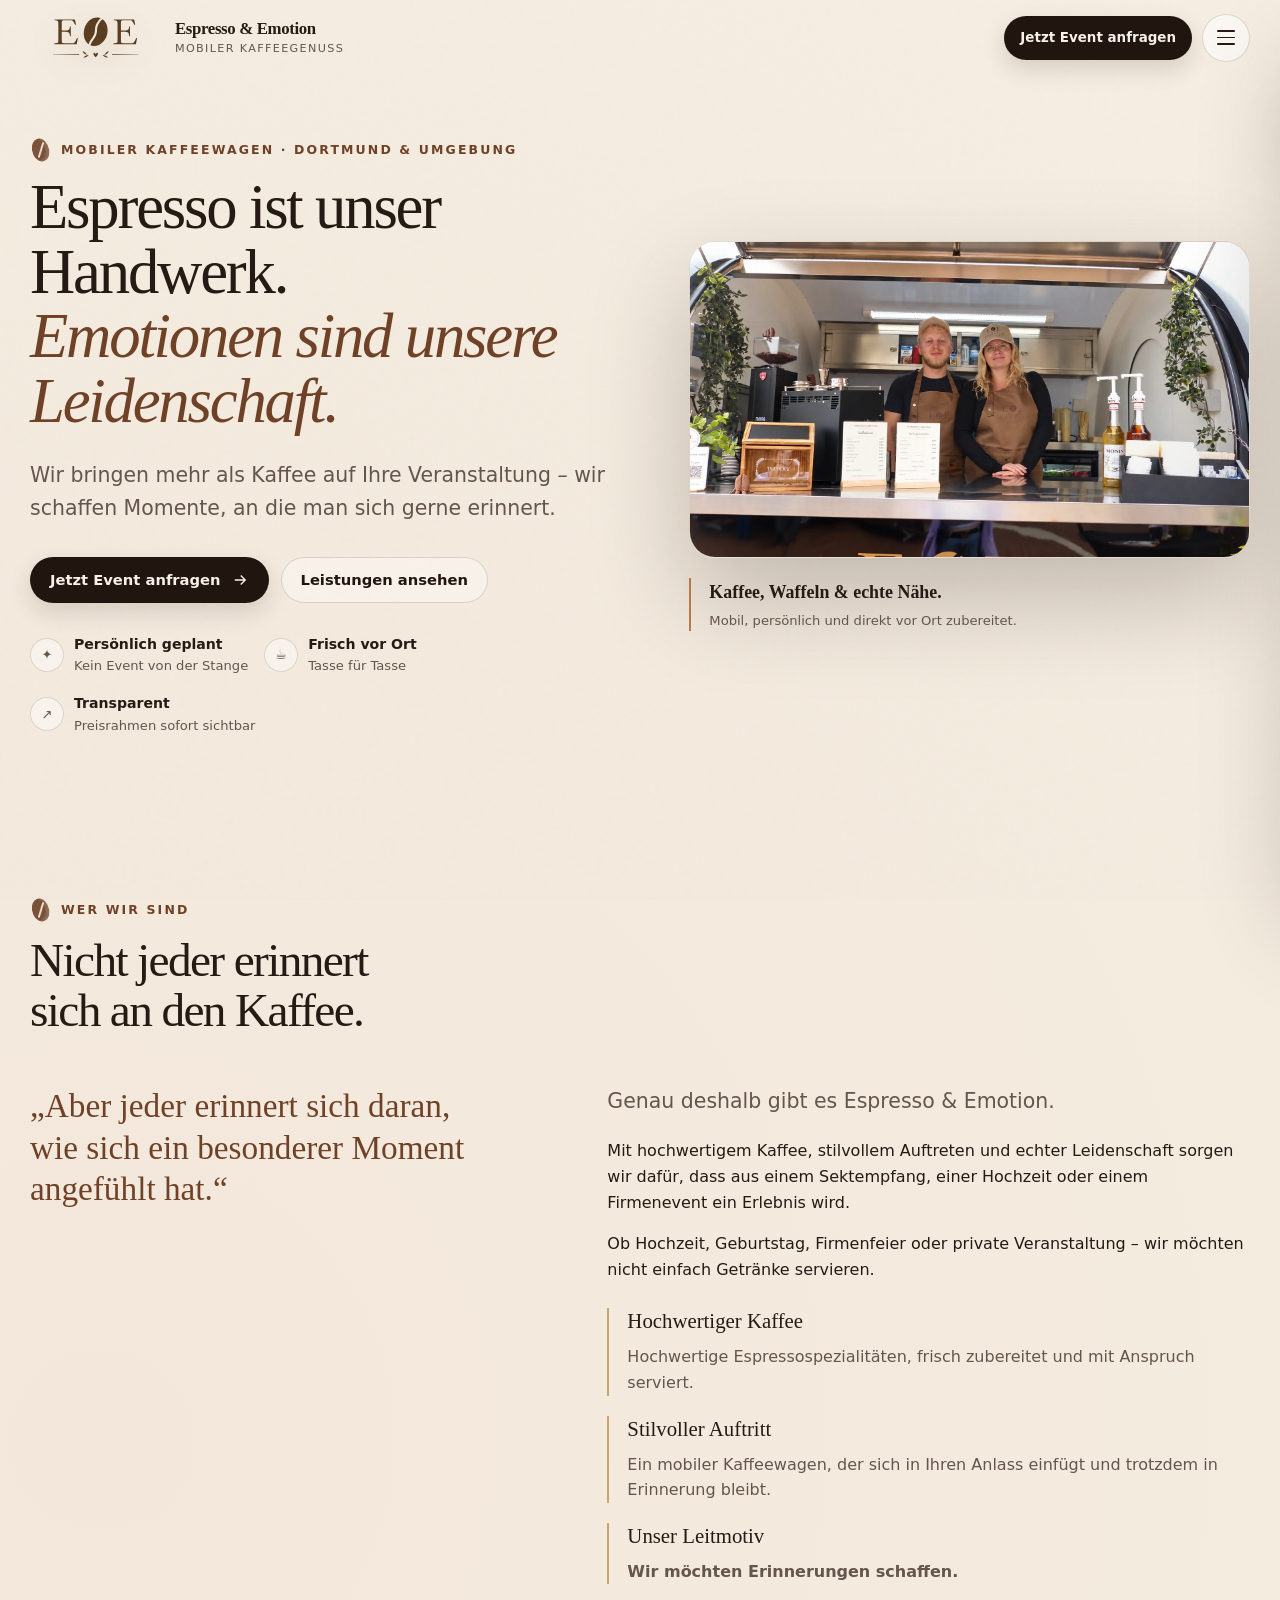
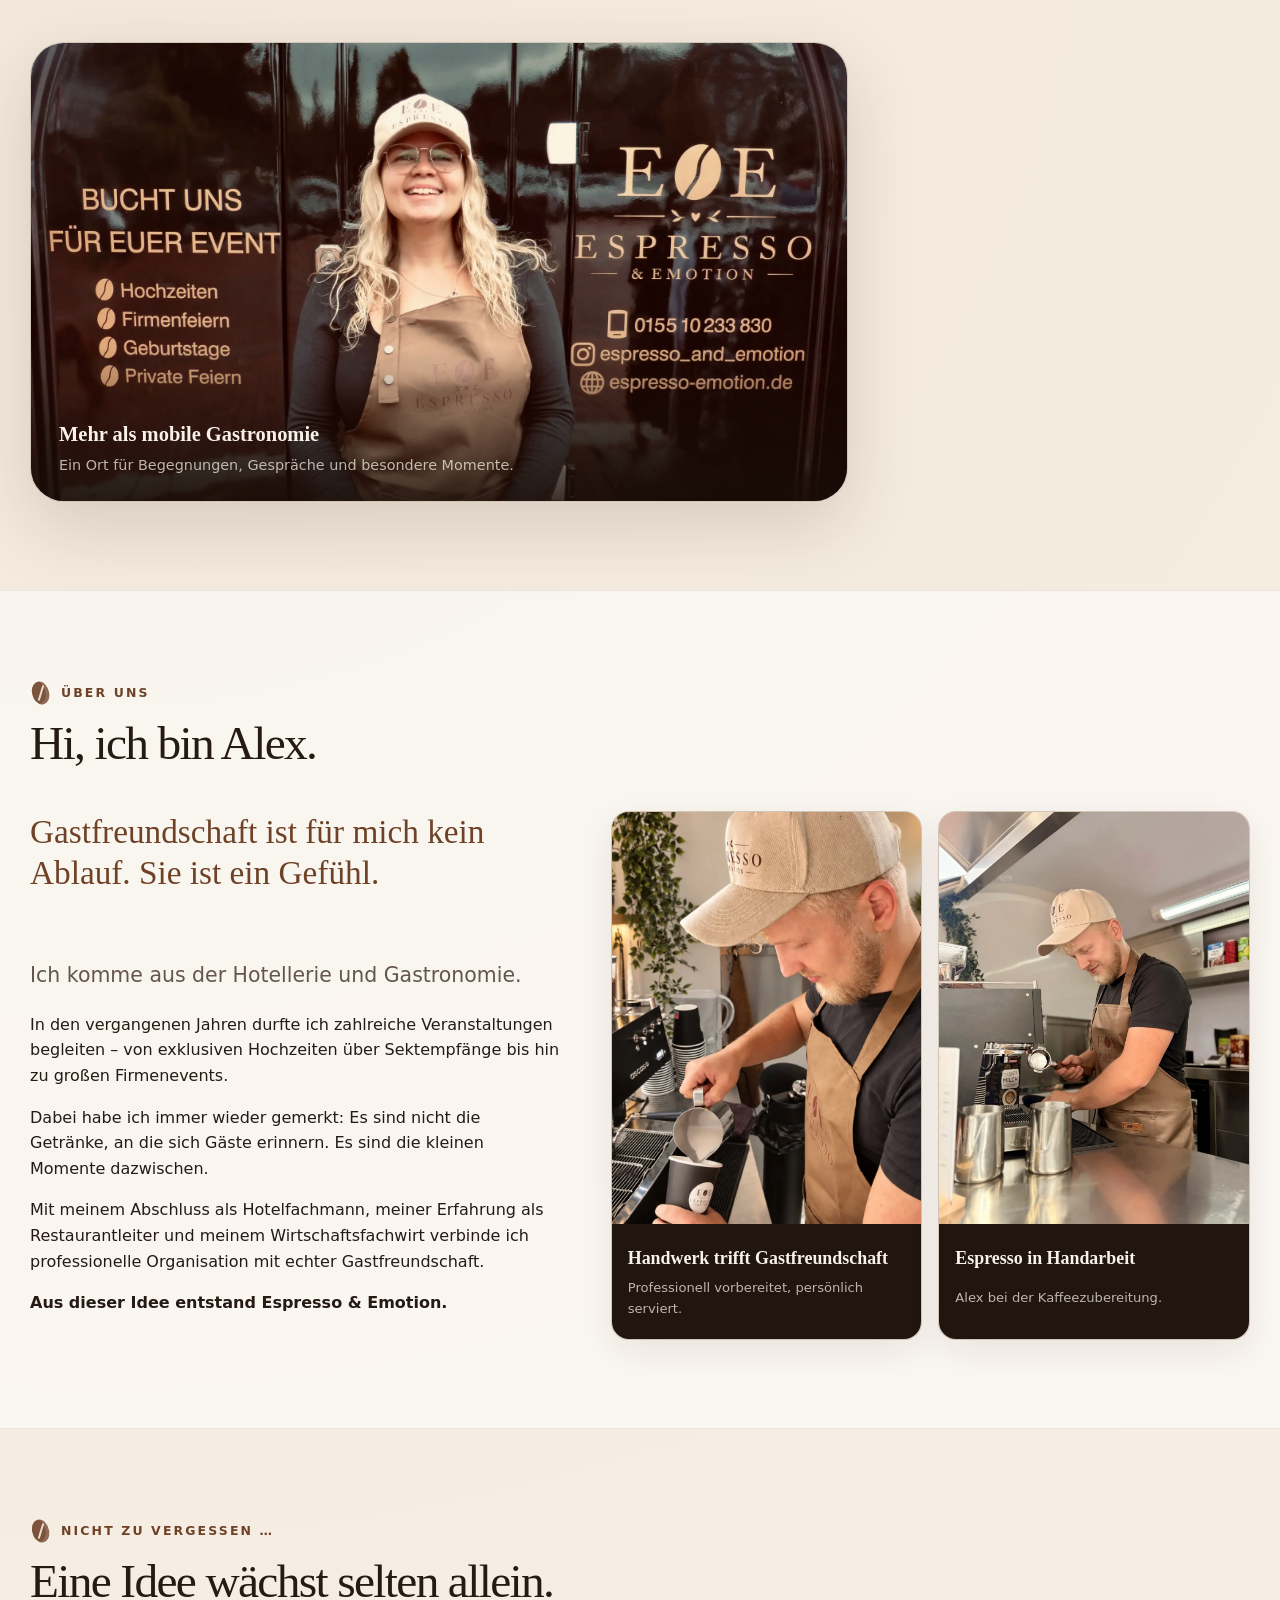
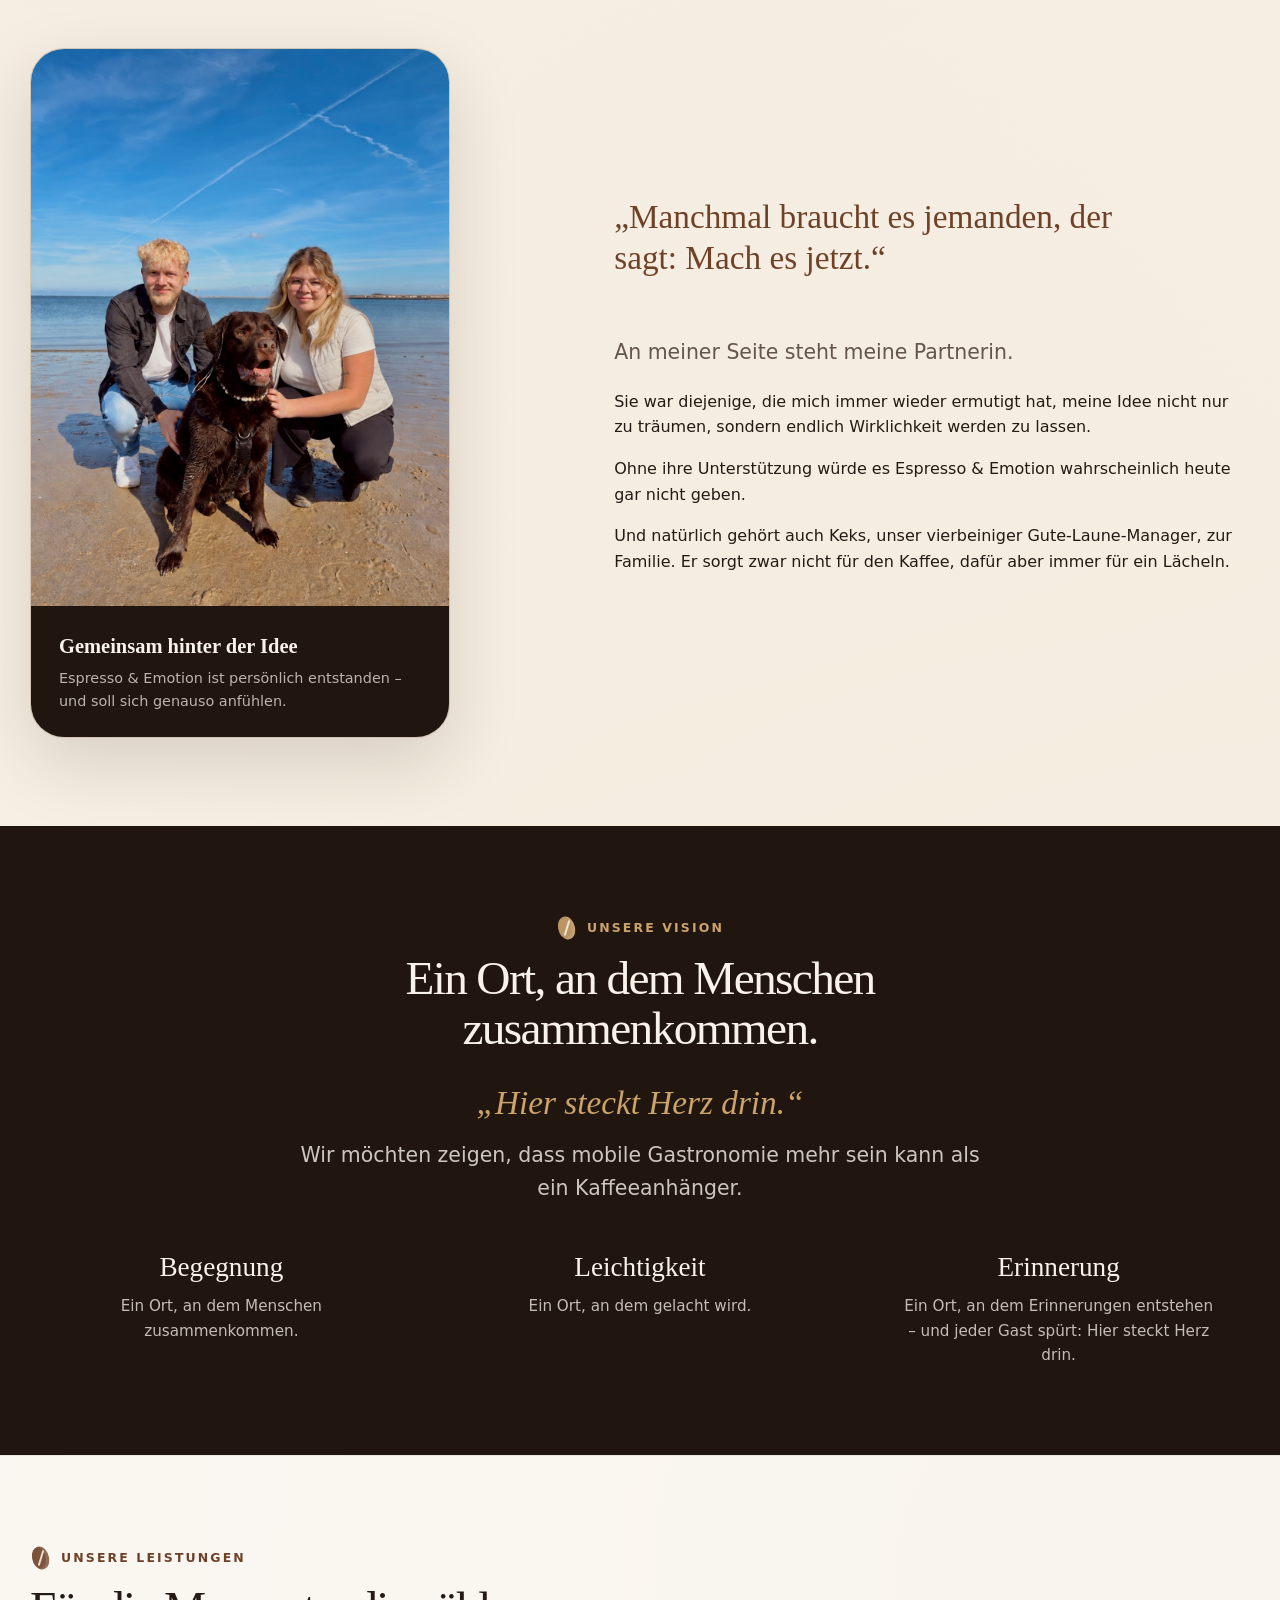
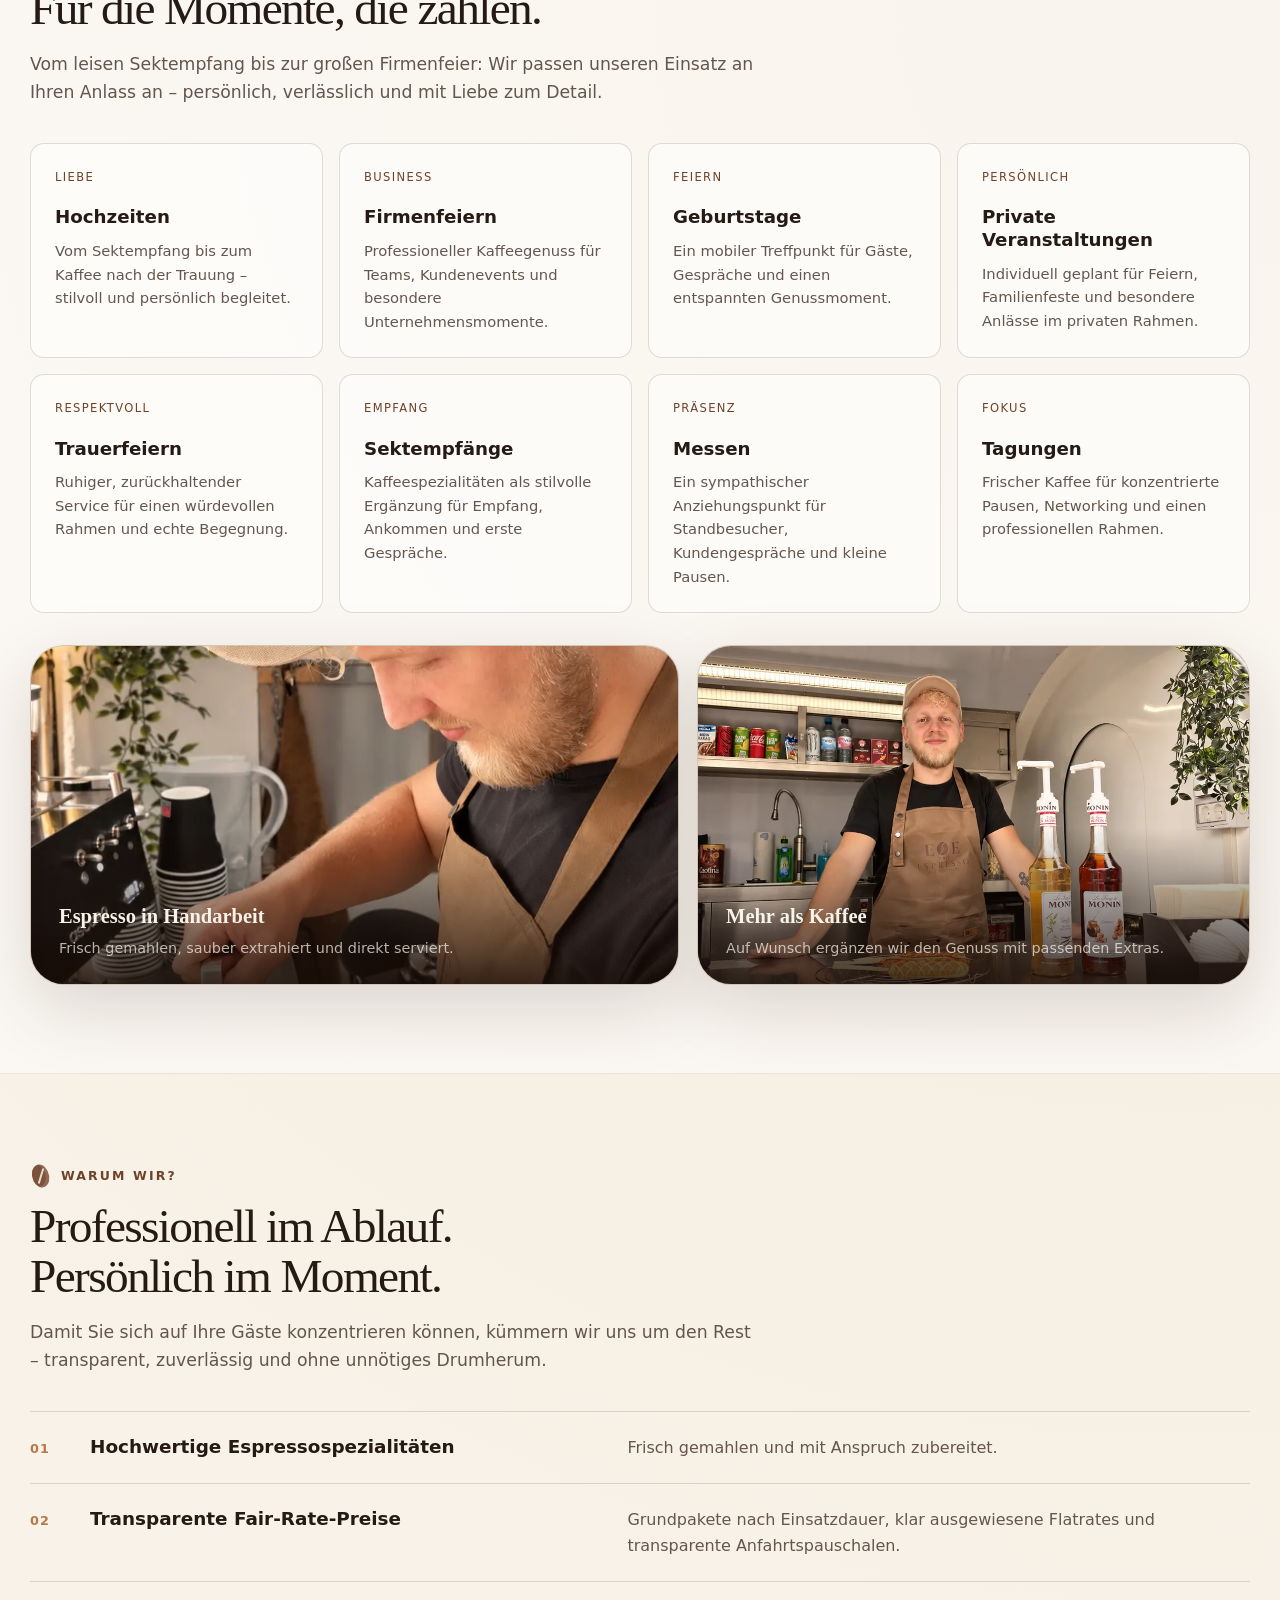
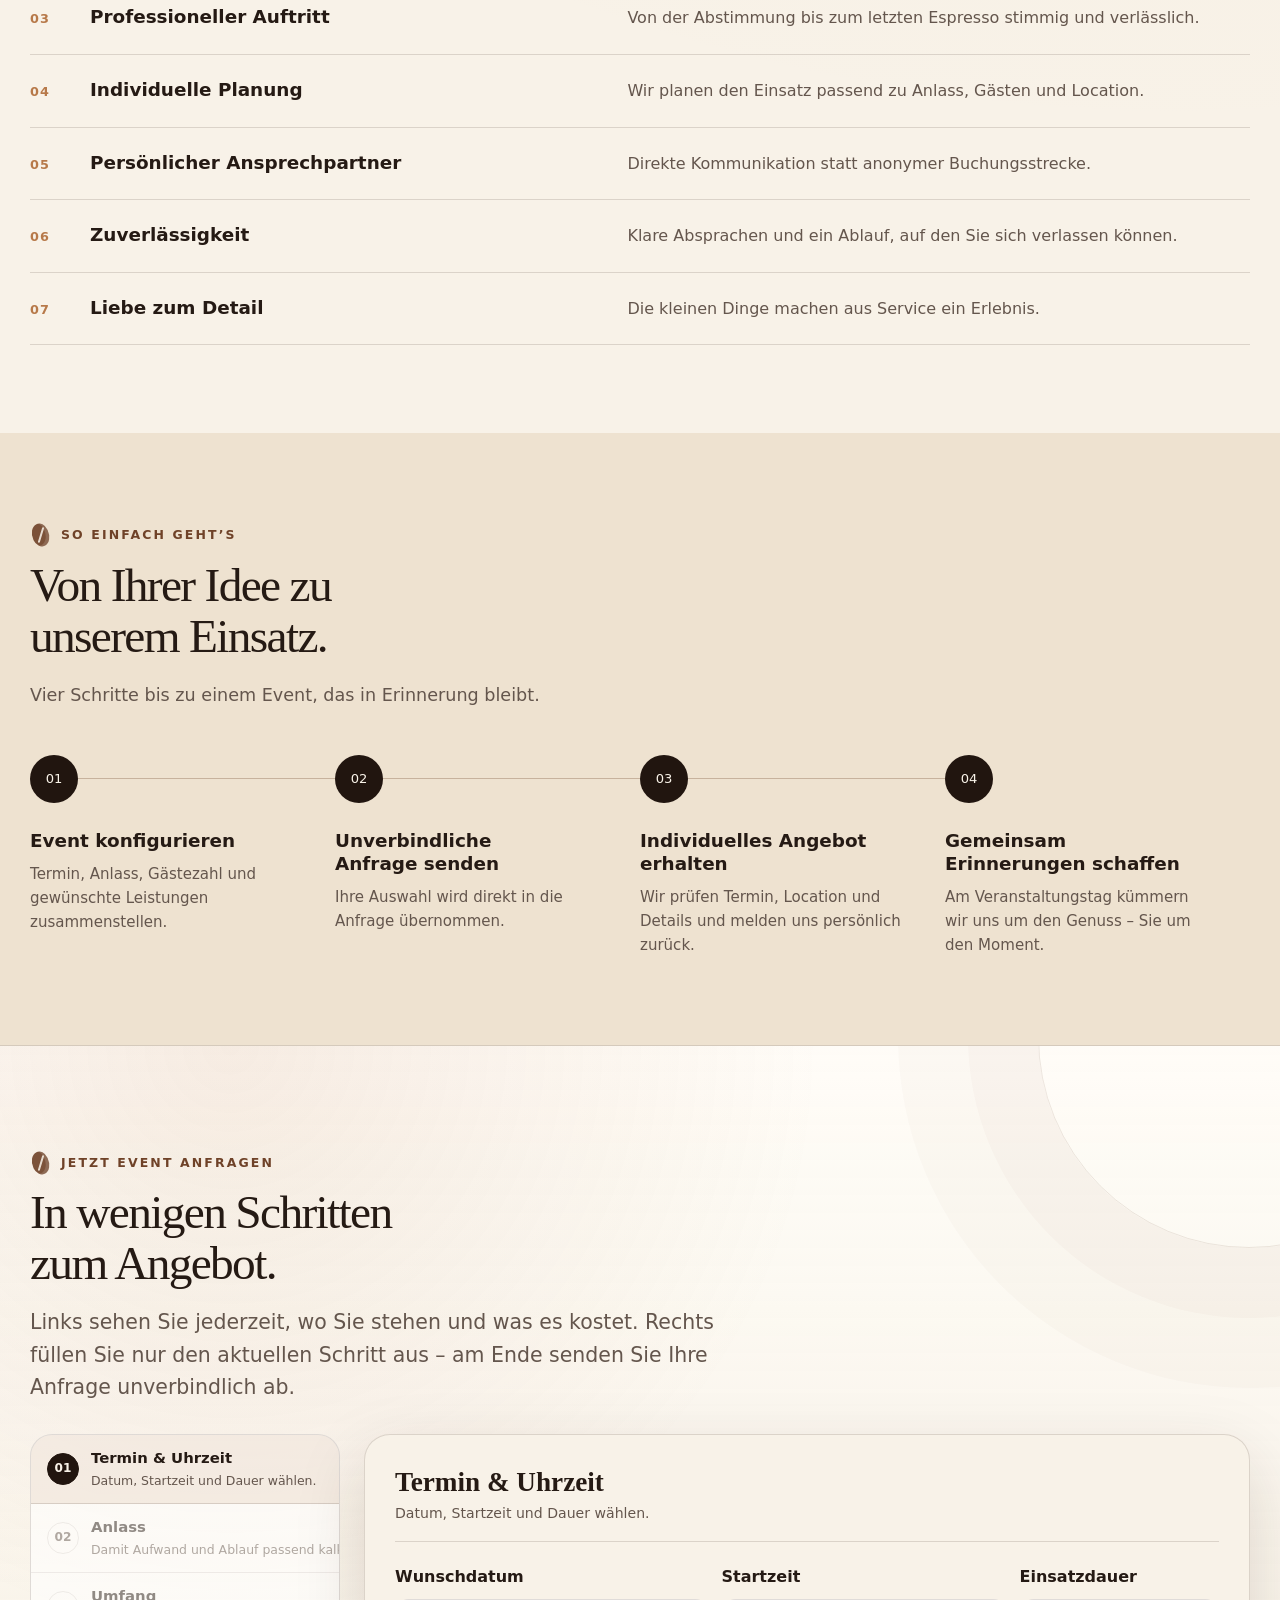
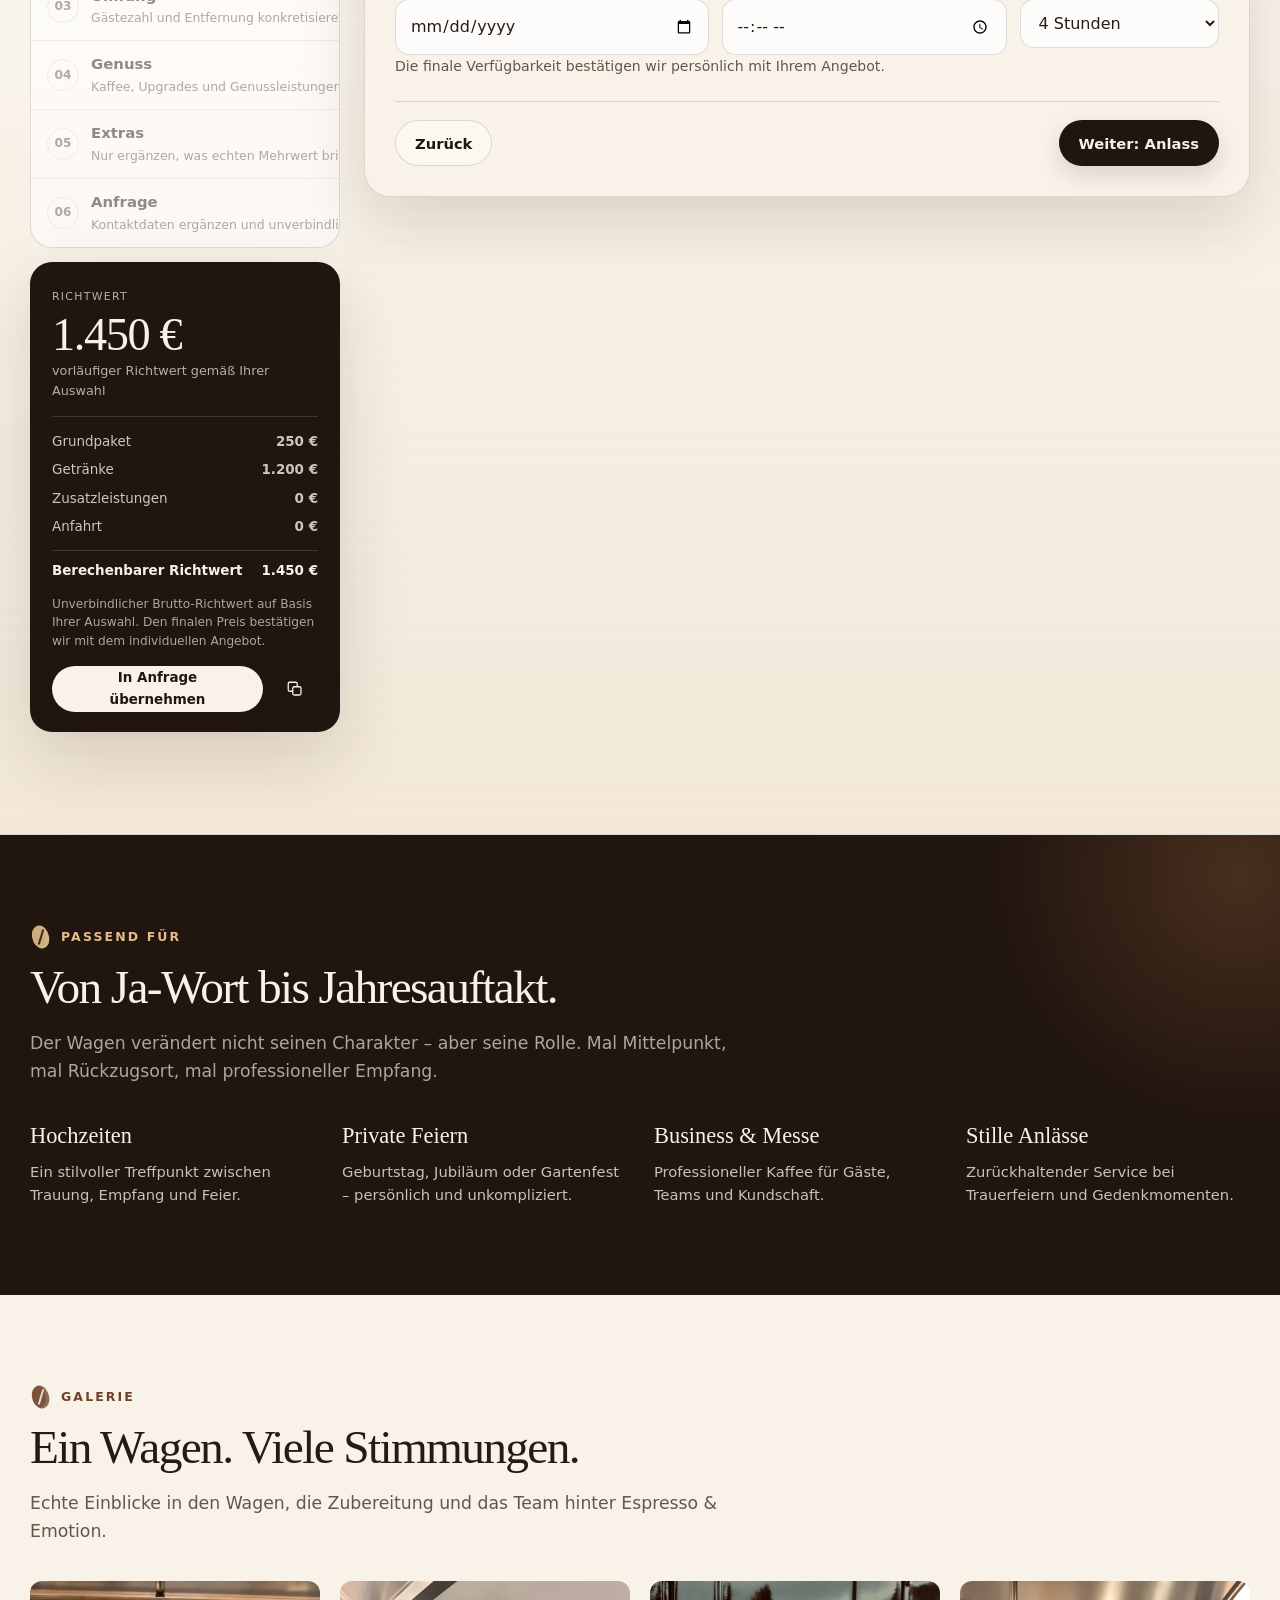
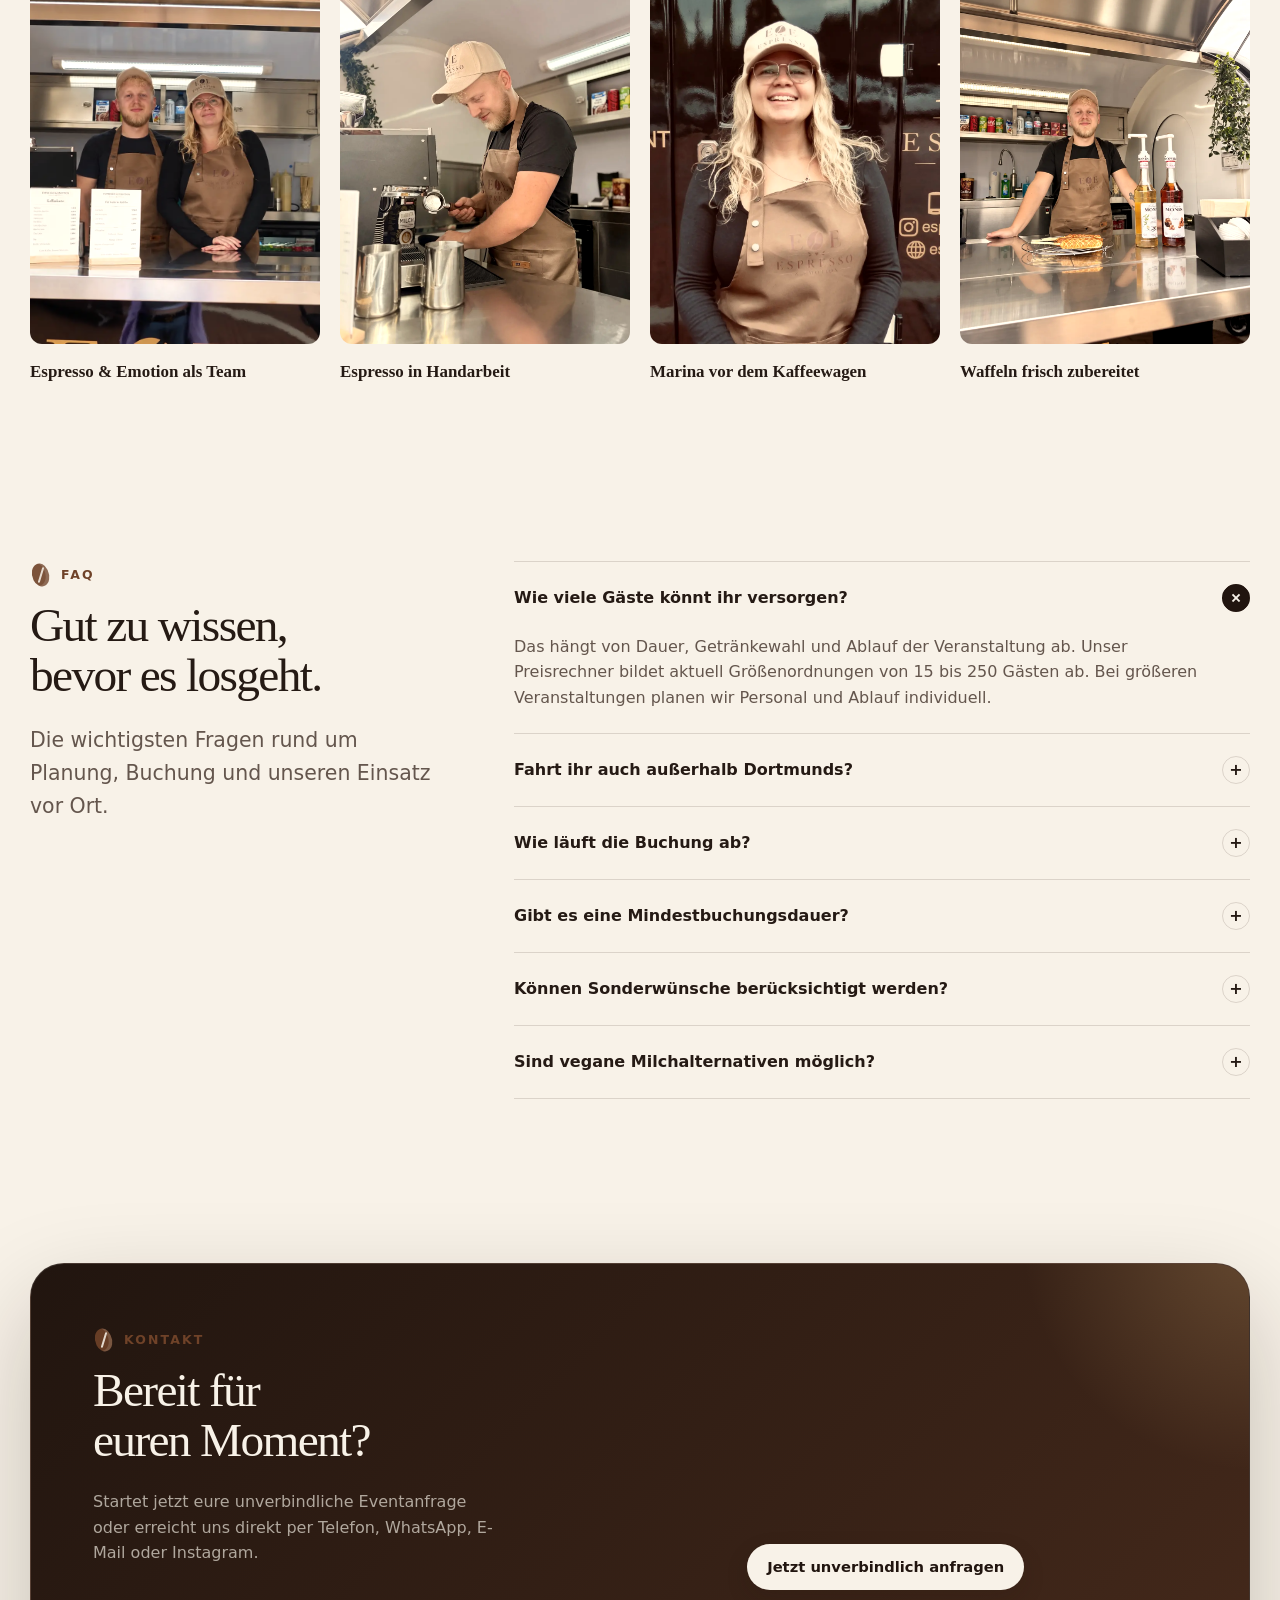
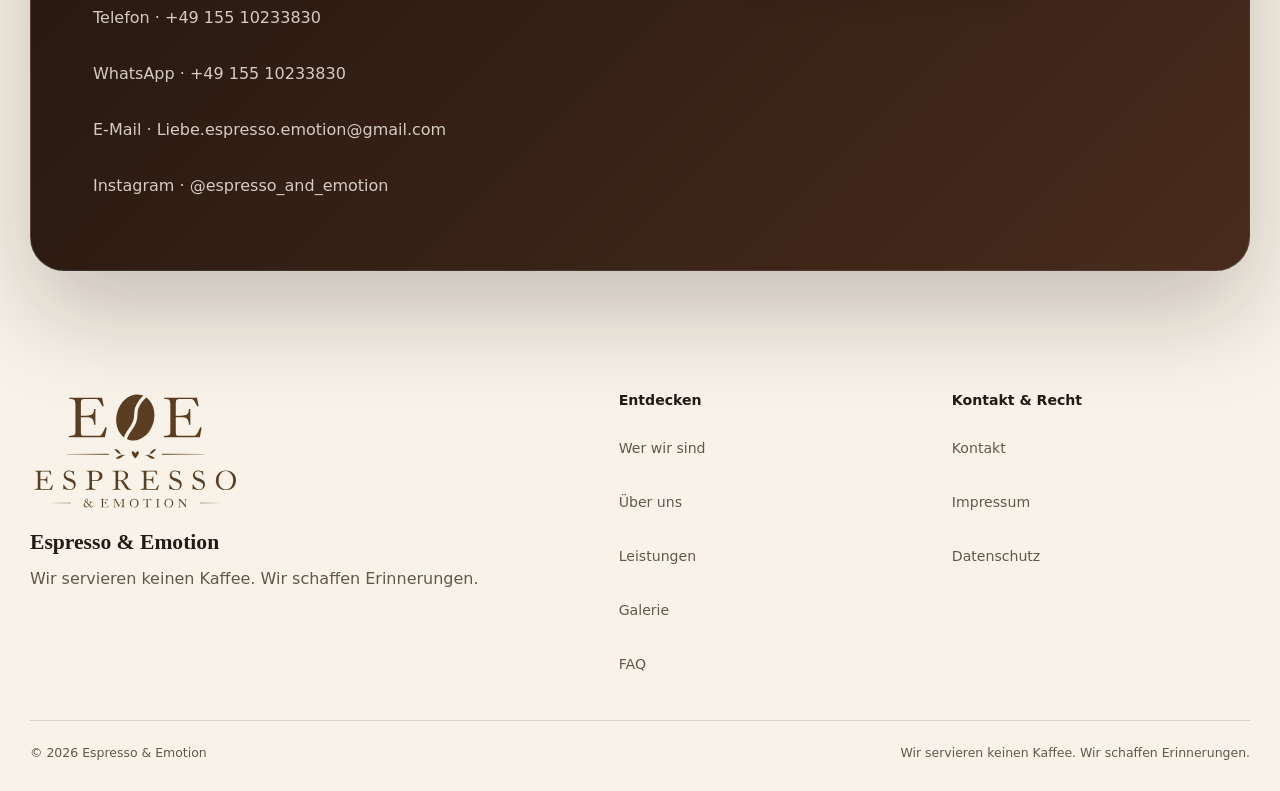
==== commit 89991bff: "Differentiate editorial sections and booking timeline while preserving all copy" ====
--- a/index.html
+++ b/index.html
@@ -17,6 +17,7 @@
 <link href="https://espresso-emotion.de/" rel="canonical"/>
 <link href="assets/img/logo-mark.svg" rel="icon" type="image/svg+xml"/>
 <link rel="stylesheet" href="assets/css/styles.css?v=20260920-reasons">
+<link rel="stylesheet" href="assets/css/editorial.css?v=20260920-1">
 <noscript><style>[data-reveal]{opacity:1!important;transform:none!important}</style></noscript>
 <script type="application/ld+json">
 {"@context":"https://schema.org","@type":"LocalBusiness","name":"Espresso & Emotion",
--- a/assets/css/editorial.css
+++ b/assets/css/editorial.css
@@ -0,0 +1,142 @@
+/* Section-specific composition. Copy, photos and configurator behavior stay intact. */
+.section { padding-block: 88px; }
+h2 { font-size: clamp(2.15rem, 3.7vw, 3.6rem); line-height: 1.06; text-wrap: balance; }
+.hero { min-height: auto; padding-block: calc(var(--header-h) + 60px) 72px; }
+.hero h1 { font-size: clamp(3rem, 4.9vw, 4.6rem); line-height: 1.03; }
+.hero-grid { gap: clamp(32px, 5vw, 72px); }
+.hero-stage-team .hero-card { border-radius: 26px; }
+.hero-stage-team .hero-chip { max-width: none; margin-top: 20px; padding: 0 0 0 18px; border: 0; border-left: 2px solid var(--caramel); border-radius: 0; background: none; color: var(--ink); box-shadow: none; backdrop-filter: none; }
+.hero-stage-team .hero-chip p { color: var(--muted); }
+.hero-orbit { display: none; }
+.trust-row { gap: 16px; margin-top: 30px; }
+.section-head { margin-bottom: 36px; }
+.section-head .lead { font-size: 1.08rem; }
+.quote { font-size: clamp(1.65rem, 2.6vw, 2.25rem); line-height: 1.24; }
+/* These repeat existing service labels and inquiry links without adding information. */
+.marquee, .floating-cta { display: none; }
+
+/* Brand introduction: a quotation and a quiet set of editorial notes. */
+#wer-wir-sind .feature-stack { margin-top: 26px; gap: 20px; }
+#wer-wir-sind .feature-line { display: block; border: 0; padding: 0 0 0 18px; border-left: 2px solid var(--gold); }
+#wer-wir-sind .feature-num { display: none; }
+#wer-wir-sind .feature-line h3 { font-family: Georgia, serif; font-size: 1.3rem; font-weight: 400; }
+#wer-wir-sind .story-photo-wide { min-height: 0; aspect-ratio: 2048 / 1152; max-height: 460px; }
+#wer-wir-sind .story-photo-wide img { object-position: center; }
+
+/* People: biography beside two portraits, family story beside one full photo. */
+#ueber-uns .intro-grid { grid-template-columns: 1fr 1.2fr; gap: 24px 48px; }
+#ueber-uns .intro-grid > :nth-child(2) { grid-column: 1; grid-row: 2; }
+#ueber-uns .intro-grid > :nth-child(3) { grid-column: 1; grid-row: 3; }
+#ueber-uns .story-photo-pair { grid-column: 2; grid-row: 2 / 4; gap: 16px; margin: 0; align-self: center; align-items: stretch; }
+#ueber-uns .story-photo { display: flex; flex-direction: column; border-radius: 18px; box-shadow: var(--shadow-sm); }
+#ueber-uns .story-photo figcaption { flex: 1; padding: 20px 16px; }
+#ueber-uns .story-photo figcaption strong { font-size: 1.12rem; }
+#ueber-uns .story-photo figcaption span { font-size: .82rem; }
+#familie .intro-grid { grid-template-columns: .9fr 1.1fr; gap: 24px 64px; }
+#familie .intro-grid > :nth-child(2) { grid-column: 2; grid-row: 2; align-self: end; }
+#familie .intro-grid > :nth-child(3) { grid-column: 2; grid-row: 3; }
+#familie .story-photo { grid-column: 1; grid-row: 2 / 4; margin: 0; max-width: 420px; justify-self: start; }
+
+/* Vision: one centered statement followed by three unboxed ideas. */
+#vision { background: var(--espresso); color: var(--cream); border: 0; }
+#vision .intro-grid { display: block; }
+#vision .section-intro-head { text-align: center; }
+#vision h2 { max-width: 24ch; margin-inline: auto; }
+#vision .eyebrow { color: var(--gold); }
+#vision .quote { max-width: none; margin: 28px 0 16px; text-align: center; color: var(--gold); font-style: italic; }
+#vision .lead { max-width: 54ch; margin: 0 auto 46px; text-align: center; color: rgba(248,242,232,.8); }
+#vision .feature-stack { grid-template-columns: repeat(3, minmax(0, 1fr)); gap: 36px; }
+#vision .feature-line { display: block; border: 0; padding: 0; text-align: center; }
+#vision .feature-num { display: none; }
+#vision .feature-line h3 { font-family: Georgia, serif; font-size: 1.7rem; font-weight: 400; color: var(--cream); }
+#vision .feature-line p { color: rgba(248,242,232,.76); font-size: .95rem; max-width: 32ch; margin-inline: auto; }
+
+/* Services are the only editorial section using individual cards. */
+#leistungen .card-grid { grid-template-columns: repeat(4, minmax(0, 1fr)); gap: 16px; }
+#leistungen .service-card { min-height: 0; padding: 24px; border-radius: 14px; box-shadow: none; }
+#leistungen .service-card:hover { transform: none; box-shadow: none; }
+#leistungen .service-card::after { display: none; }
+#leistungen .card-kicker { display: block; position: static; color: var(--coffee); margin-bottom: 20px; }
+#leistungen .service-card h3 { padding: 0; font-size: 1.14rem; }
+#leistungen .service-card p { font-size: .92rem; }
+.service-photo-grid { margin-top: 32px; }
+.service-photo { height: 340px; min-height: 0; }
+
+/* Reasons: a calm comparative list; no circles or process connectors. */
+#warum-wir .reason-row { grid-template-columns: 32px minmax(0, .9fr) minmax(0, 1.1fr); gap: 28px; padding-block: 23px; }
+#warum-wir .reason-number { font-family: inherit; font-size: .8rem; font-weight: 600; letter-spacing: .08em; }
+#warum-wir .reason-row h3 { font-size: 1.15rem; }
+
+/* Booking process: four connected stations, not another vertical benefits list. */
+#so-einfach-gehts { background: var(--cream-2); }
+#so-einfach-gehts .intro-grid { display: block; }
+#so-einfach-gehts .section-intro-head { max-width: 720px; }
+#so-einfach-gehts .quote { font: inherit; font-size: 1.1rem; color: var(--muted); max-width: none; margin: 20px 0 46px; }
+#so-einfach-gehts .feature-stack { grid-template-columns: repeat(4, minmax(0, 1fr)); gap: 0; }
+#so-einfach-gehts .feature-line { display: block; position: relative; border: 0; padding: 0 26px 0 0; }
+#so-einfach-gehts .feature-line::before { content: ""; position: absolute; top: 23px; left: 0; width: 100%; border-top: 1px solid rgba(111,66,40,.3); }
+#so-einfach-gehts .feature-line:last-child::before { display: none; }
+#so-einfach-gehts .feature-num { position: relative; z-index: 1; width: 48px; height: 48px; margin-bottom: 26px; background: var(--espresso); color: var(--cream); border: 0; font-family: inherit; font-size: .82rem; }
+#so-einfach-gehts .feature-line h3 { max-width: 19ch; font-size: 1.15rem; }
+#so-einfach-gehts .feature-line p { font-size: .94rem; padding-right: 10px; }
+
+/* Event contexts remain a compact dark band rather than a second card grid. */
+.event-strip { border: 0; border-radius: 0; gap: 28px; }
+.event-cell { min-height: 0; padding: 0; border: 0; }
+.event-cell:hover { background: none; }
+.event-cell > span { display: none; }
+.event-cell h3 { font-family: Georgia, serif; font-weight: 400; font-size: 1.4rem; }
+.event-cell p { font-size: .92rem; color: rgba(248,242,232,.78); }
+
+/* Gallery has the feel of a contact sheet, distinct from the story portraits. */
+.gallery { grid-template-columns: repeat(4, minmax(0, 1fr)); grid-template-rows: auto; gap: 20px; align-items: start; }
+.gallery .gallery-item { grid-column: auto; grid-row: auto; border-radius: 0; box-shadow: none; overflow: visible; background: none; text-align: left; }
+.gallery .gallery-item img { height: auto; aspect-ratio: 4 / 5; object-fit: cover; border-radius: 12px; }
+.gallery .gallery-item:hover img { transform: none; filter: brightness(1.04); }
+.gallery .gallery-overlay { position: static; display: block; padding: 14px 0 0; background: none; color: var(--ink); }
+.gallery .gallery-overlay strong { font-size: 1.06rem; }
+
+@media (max-width: 1100px) {
+  #leistungen .card-grid { grid-template-columns: repeat(2, minmax(0, 1fr)); }
+  #ueber-uns .intro-grid { grid-template-columns: 1fr 1fr; gap: 22px 30px; }
+  #ueber-uns .story-photo-pair { grid-template-columns: 1fr; max-width: 340px; }
+  #familie .intro-grid { gap: 24px 36px; }
+}
+@media (max-width: 800px) {
+  .hero-grid { grid-template-columns: 1fr; }
+  .hero h1 { font-size: clamp(2.7rem, 7vw, 4.4rem); }
+  .hero-stage-team { max-width: 660px; margin-top: 0; }
+  #ueber-uns .intro-grid, #familie .intro-grid { display: flex; flex-direction: column; gap: 22px; }
+  #ueber-uns .story-photo-pair { display: grid; grid-template-columns: repeat(2, minmax(0, 1fr)); max-width: none; width: 100%; }
+  #familie .story-photo { align-self: center; width: min(100%, 460px); }
+  #vision .feature-stack { gap: 24px; }
+  #so-einfach-gehts .feature-stack { grid-template-columns: 1fr; gap: 0; }
+  #so-einfach-gehts .feature-line { display: grid; grid-template-columns: 48px minmax(0, 1fr); gap: 22px; padding: 0 0 34px; }
+  #so-einfach-gehts .feature-line::before { top: 0; bottom: 0; left: 23px; width: 0; border-top: 0; border-left: 1px solid rgba(111,66,40,.3); }
+  #so-einfach-gehts .feature-line:last-child { padding-bottom: 0; }
+  #so-einfach-gehts .feature-num { margin: 0; }
+  #so-einfach-gehts .feature-line h3 { max-width: none; }
+  .gallery { grid-template-columns: repeat(2, minmax(0, 1fr)); }
+  .event-strip { grid-template-columns: repeat(2, minmax(0, 1fr)); }
+  .event-cell:nth-child(n) { border: 0; }
+}
+@media (max-width: 600px) {
+  .section { padding-block: 62px; }
+  h2 { font-size: clamp(2rem, 8.8vw, 2.8rem); }
+  .hero { padding-block: calc(var(--header-h) + 34px) 46px; }
+  .hero h1 { font-size: clamp(2.6rem, 11vw, 3.5rem); }
+  .hero-stage-team .hero-chip { margin-top: 16px; }
+  #wer-wir-sind .story-photo-wide { aspect-ratio: 4 / 3; }
+  #ueber-uns .story-photo-pair { grid-template-columns: 1fr; max-width: 460px; }
+  #vision .feature-stack { grid-template-columns: 1fr; gap: 30px; }
+  #vision .lead { margin-bottom: 38px; }
+  #leistungen .card-grid { grid-template-columns: 1fr; }
+  #leistungen .card-kicker { margin-bottom: 12px; }
+  #warum-wir .reason-row { grid-template-columns: 26px minmax(0, 1fr); gap: 8px 14px; }
+  #warum-wir .reason-row h3 { font-size: 1.08rem; }
+  #warum-wir .reason-row p { grid-column: 2; }
+  #so-einfach-gehts .quote { margin-bottom: 32px; }
+  .event-strip { grid-template-columns: 1fr; gap: 26px; }
+  .gallery { gap: 24px 14px; }
+  .gallery .gallery-overlay strong { font-size: .95rem; }
+}
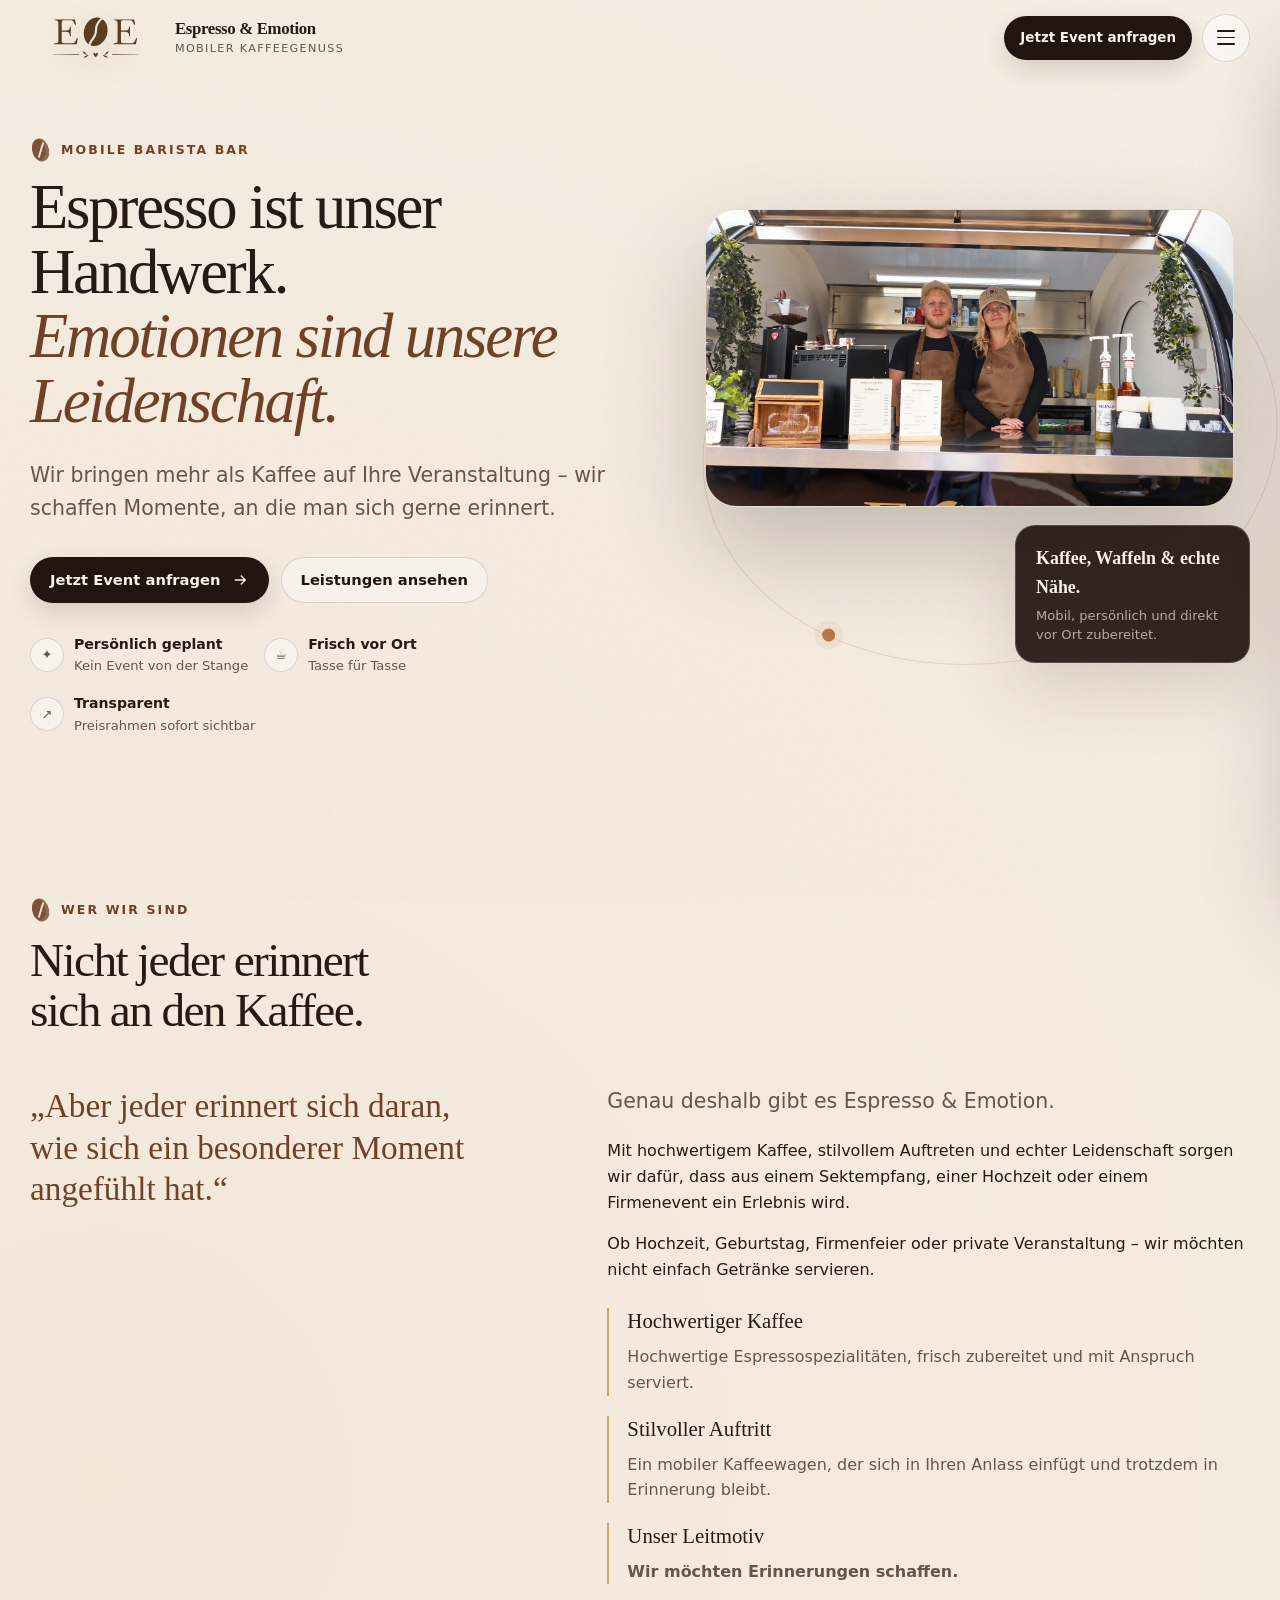
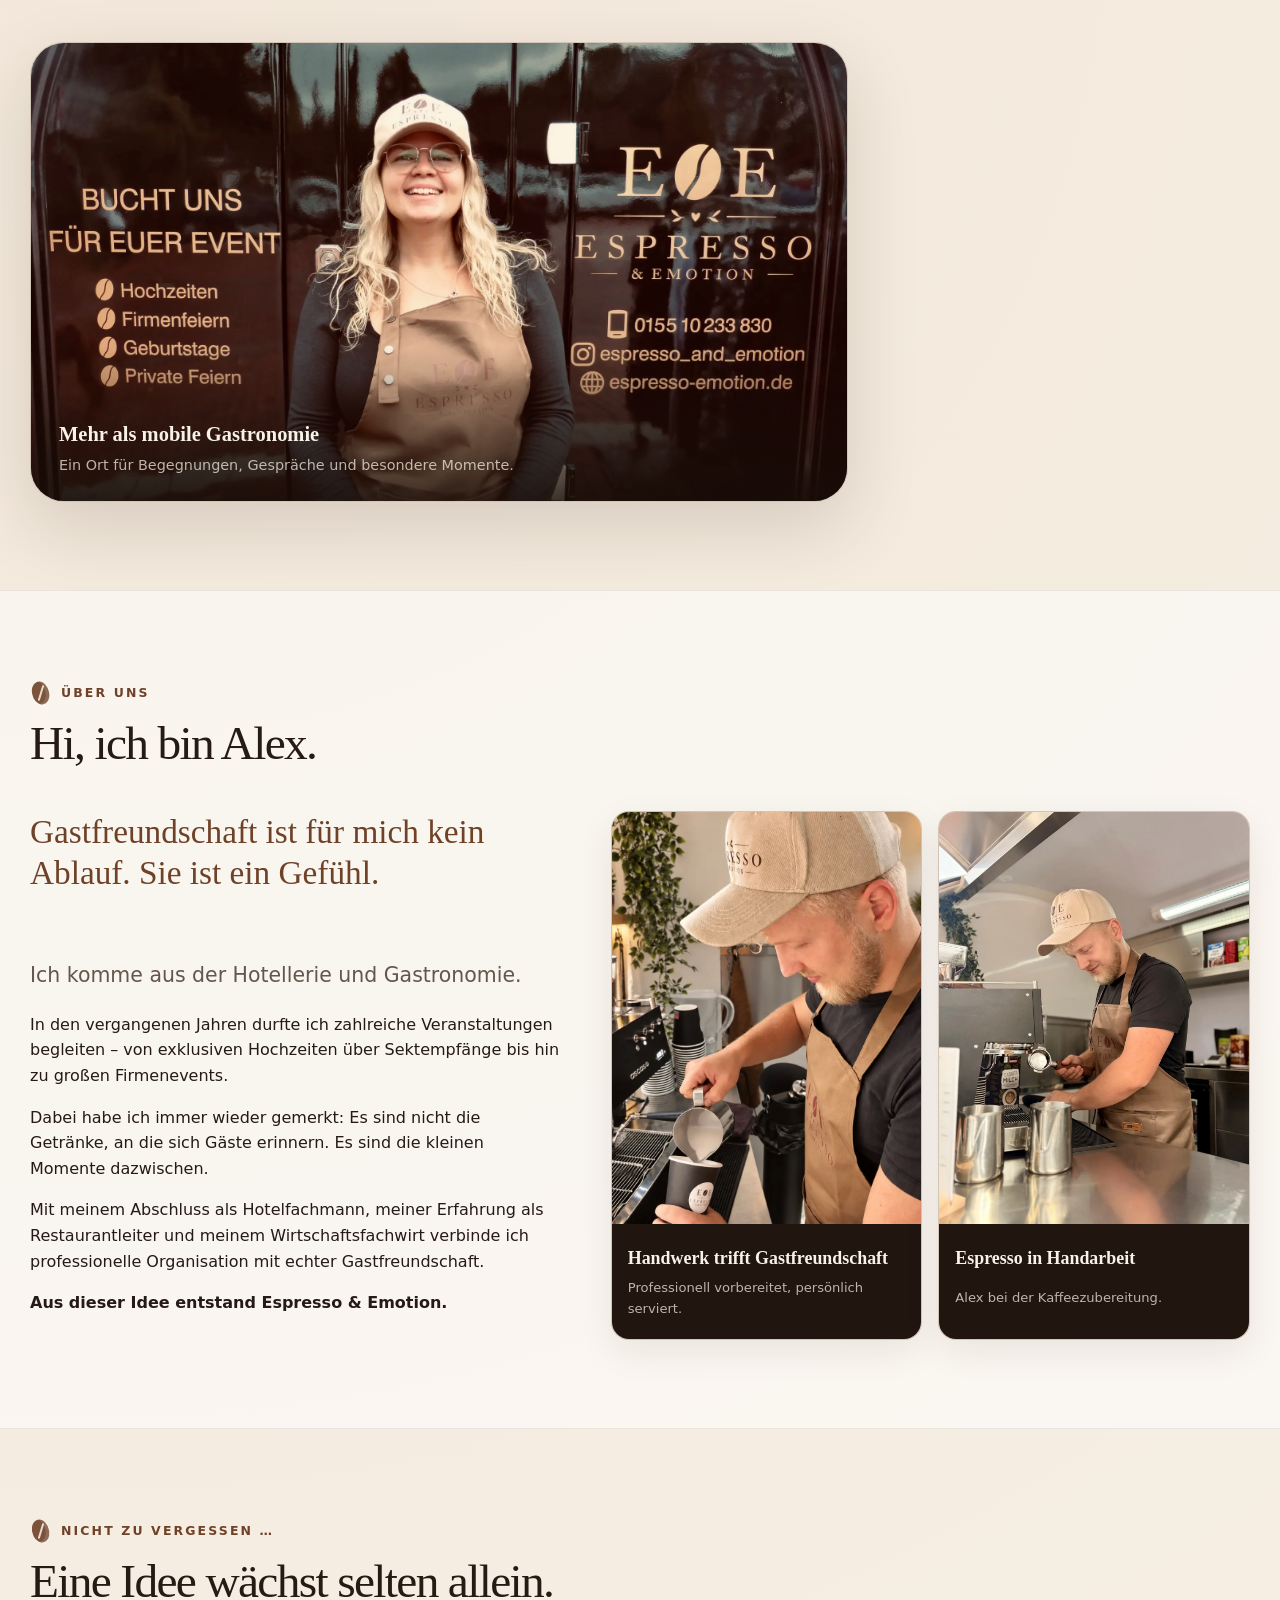
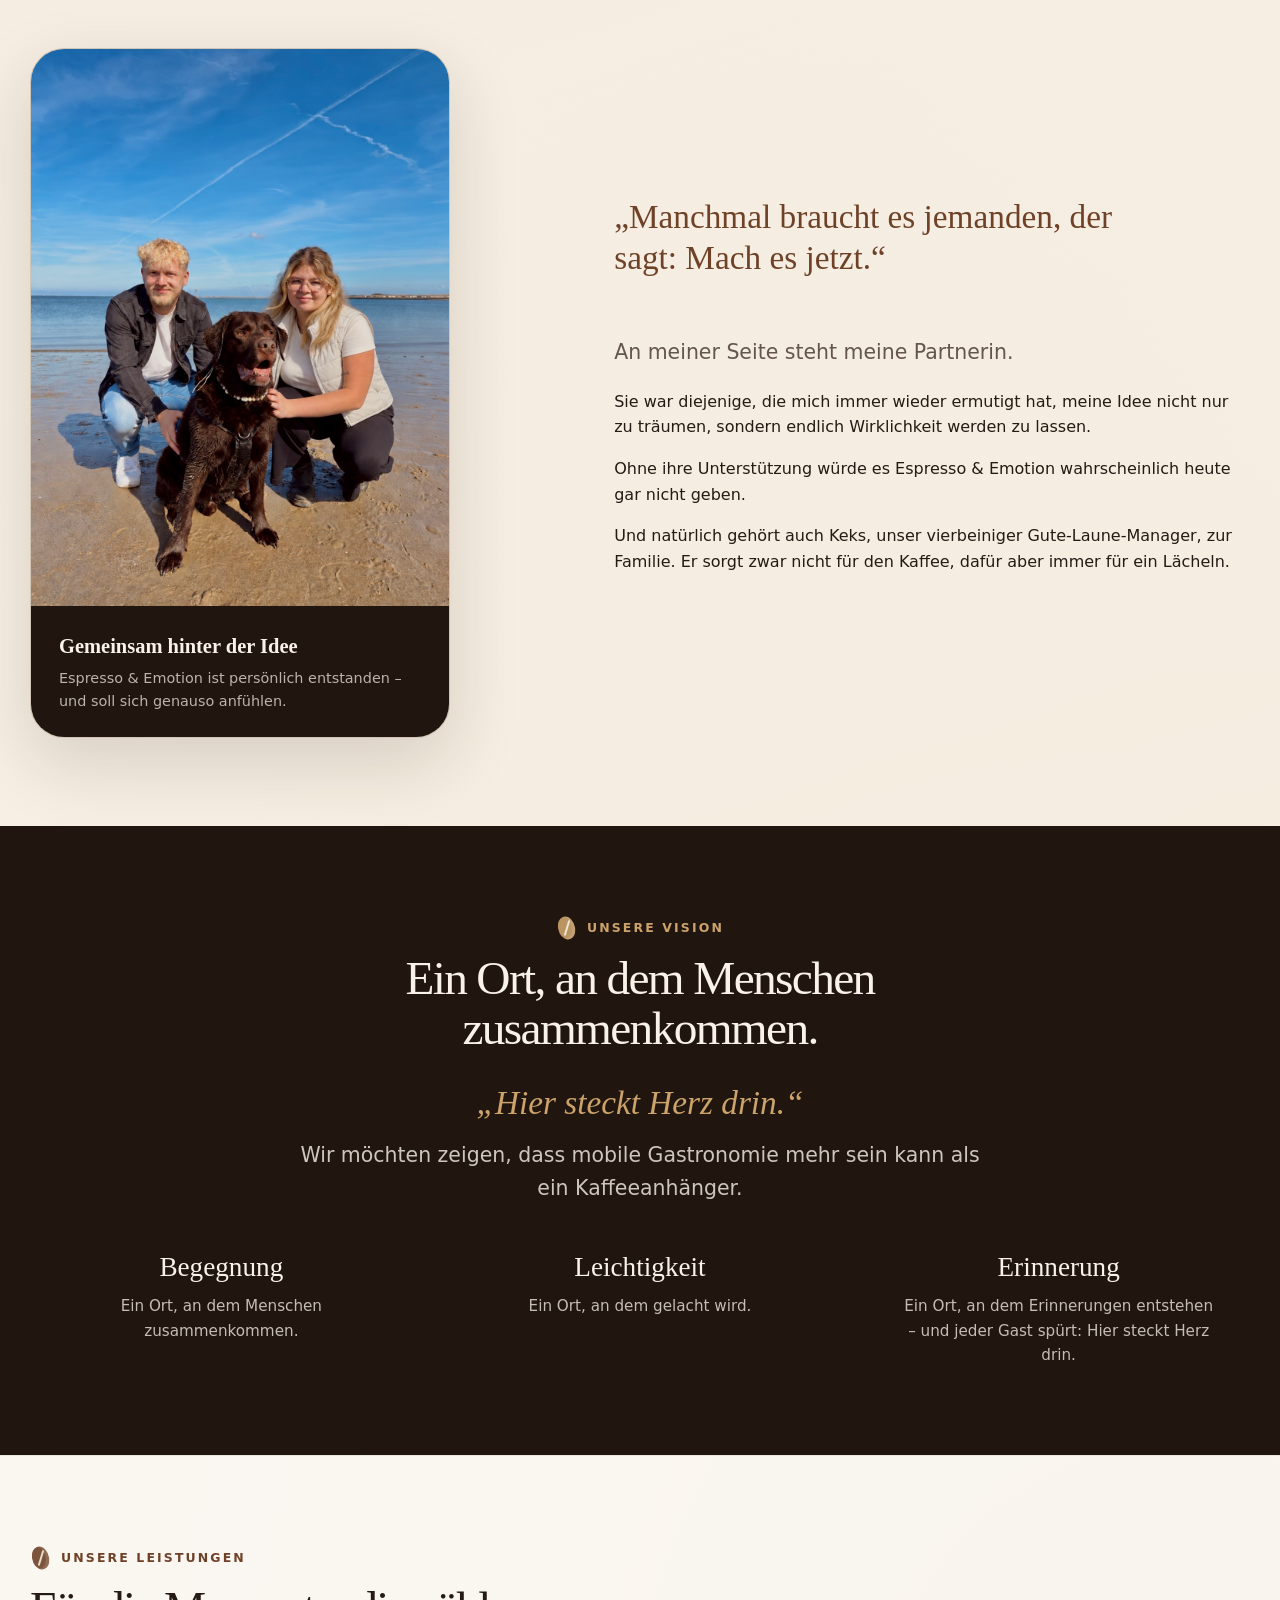
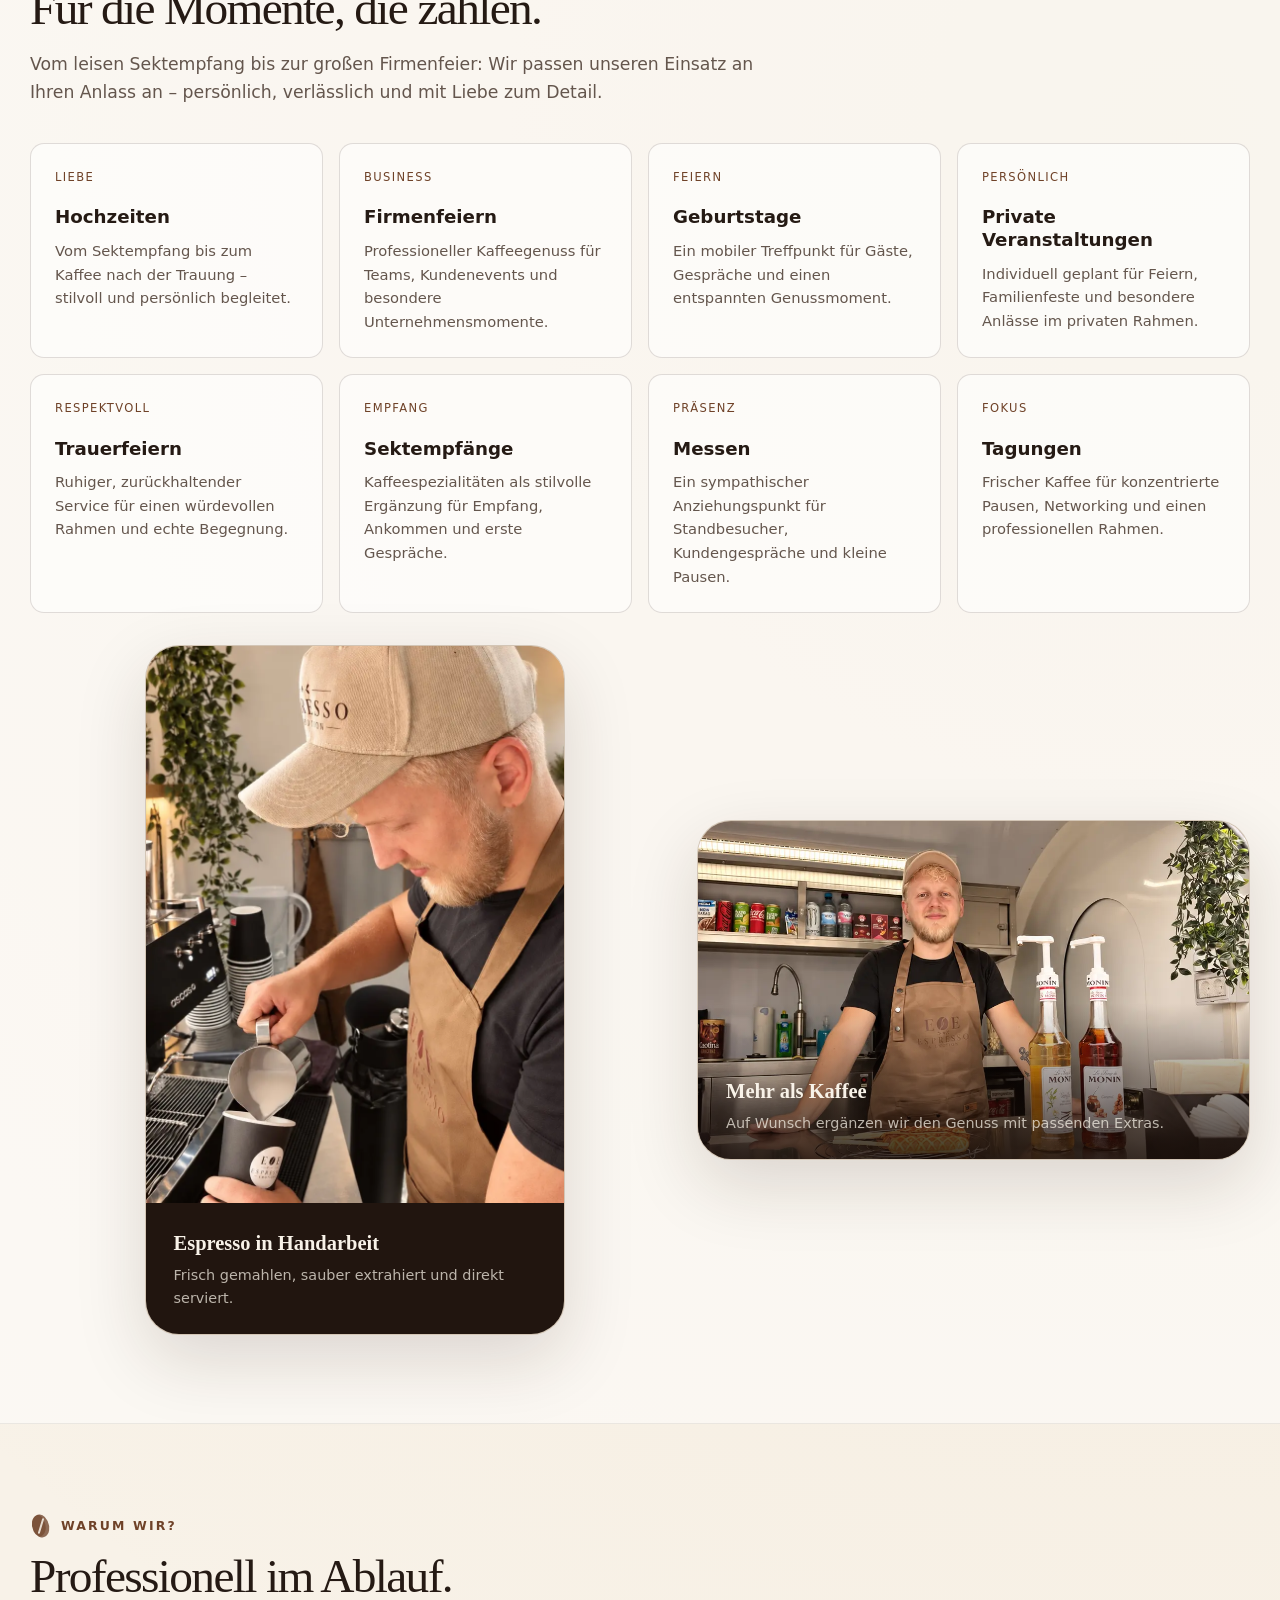
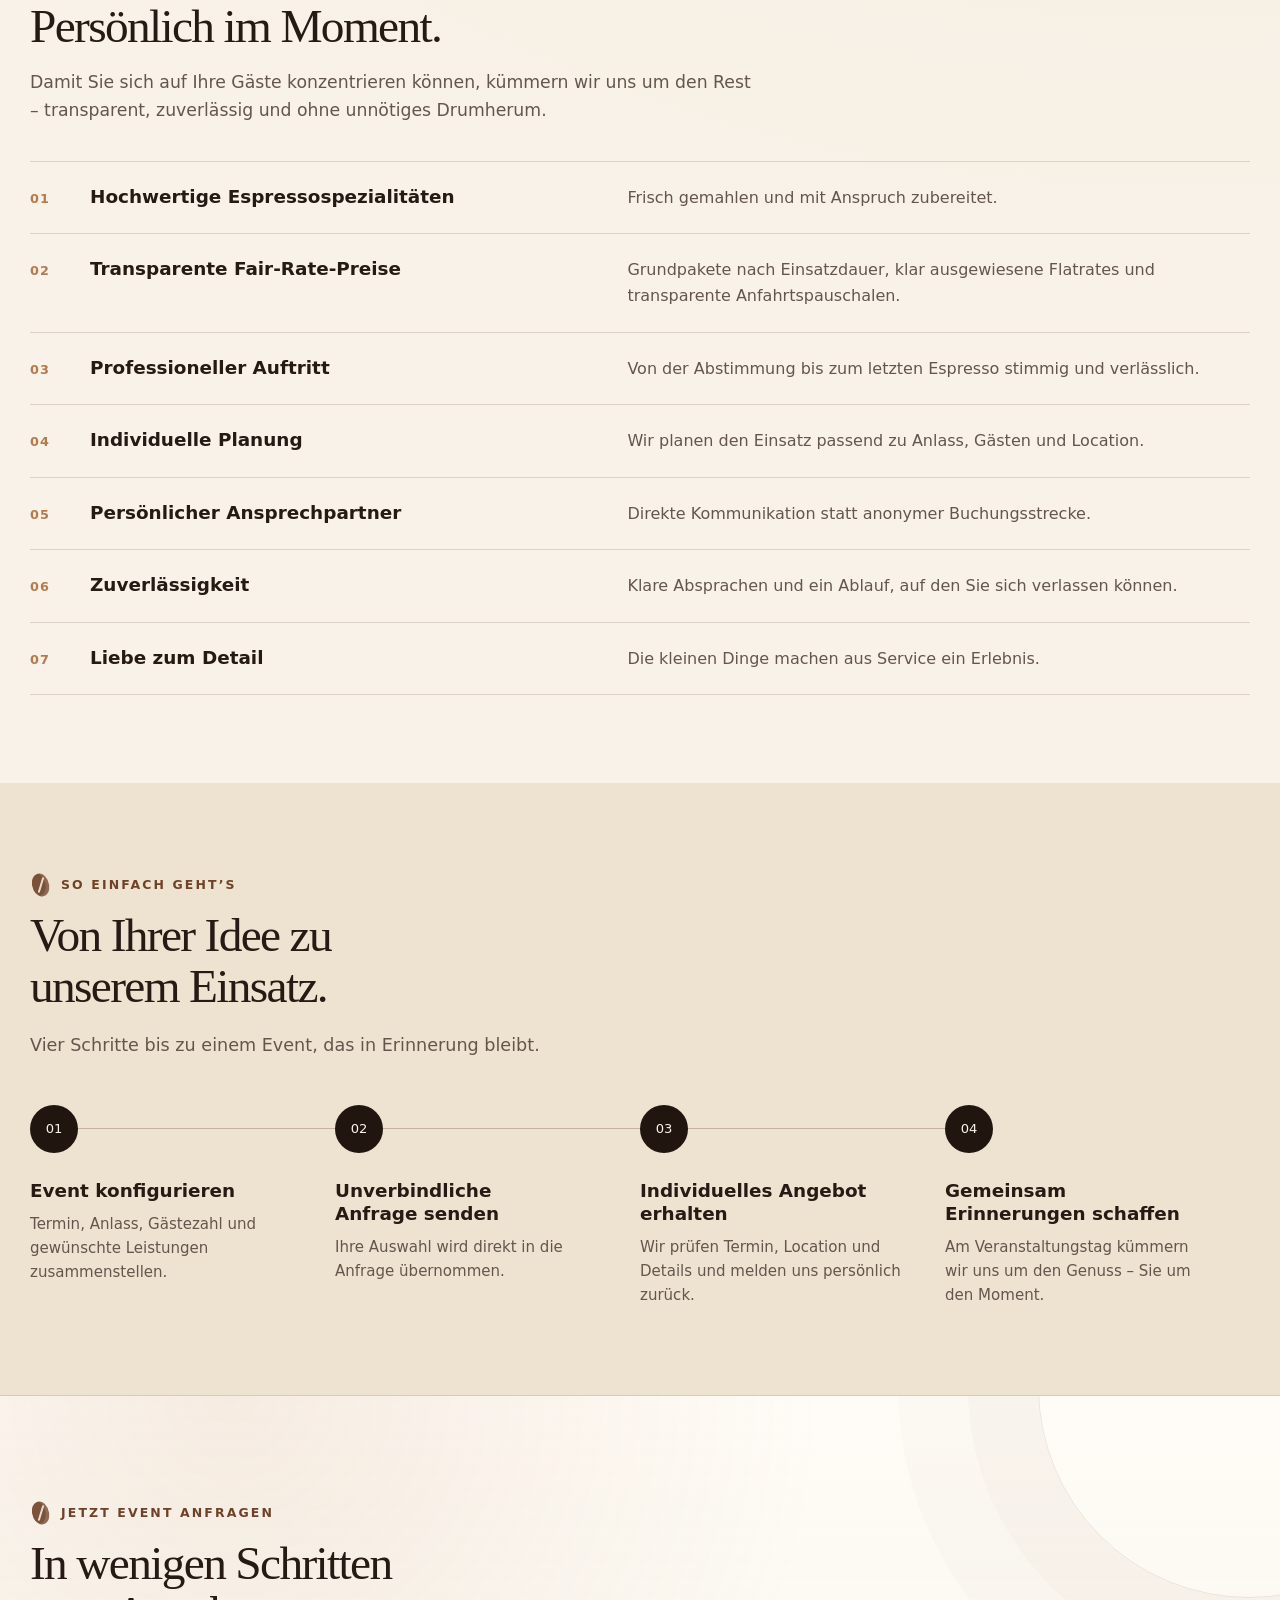
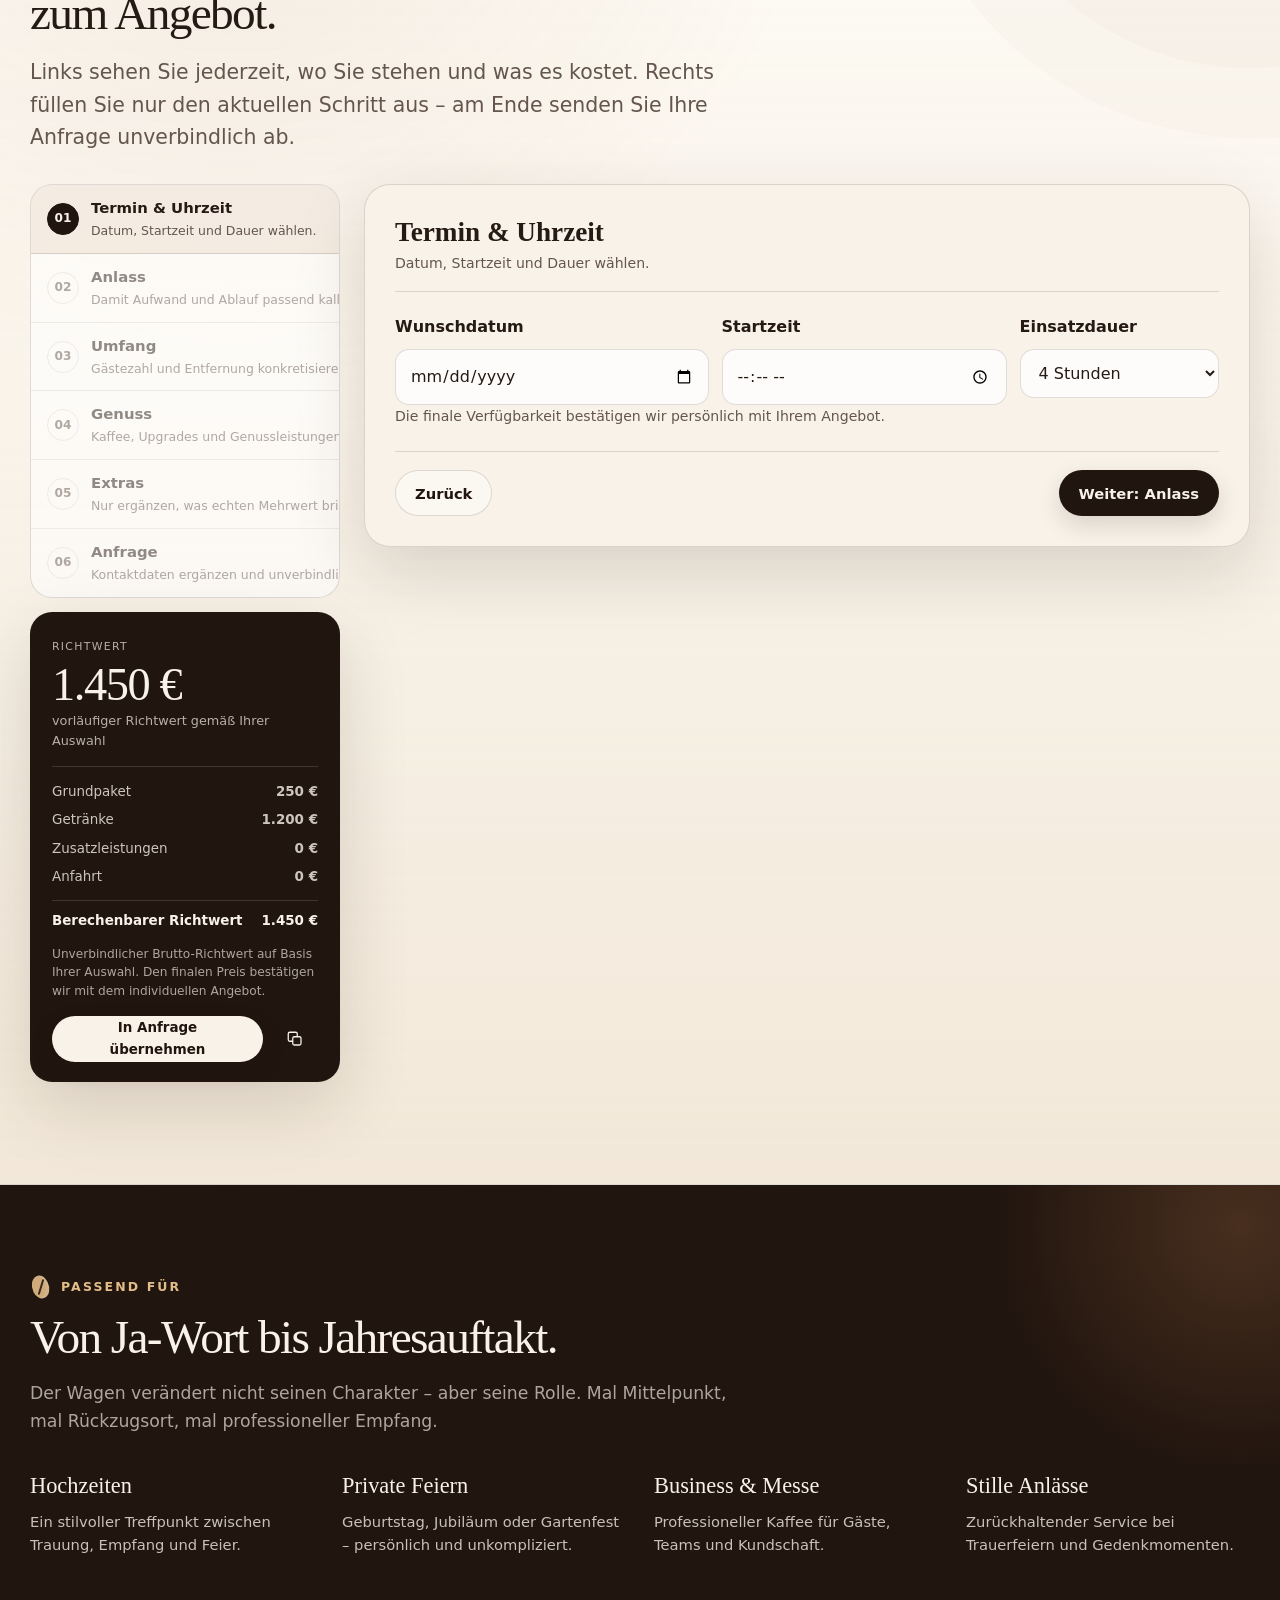
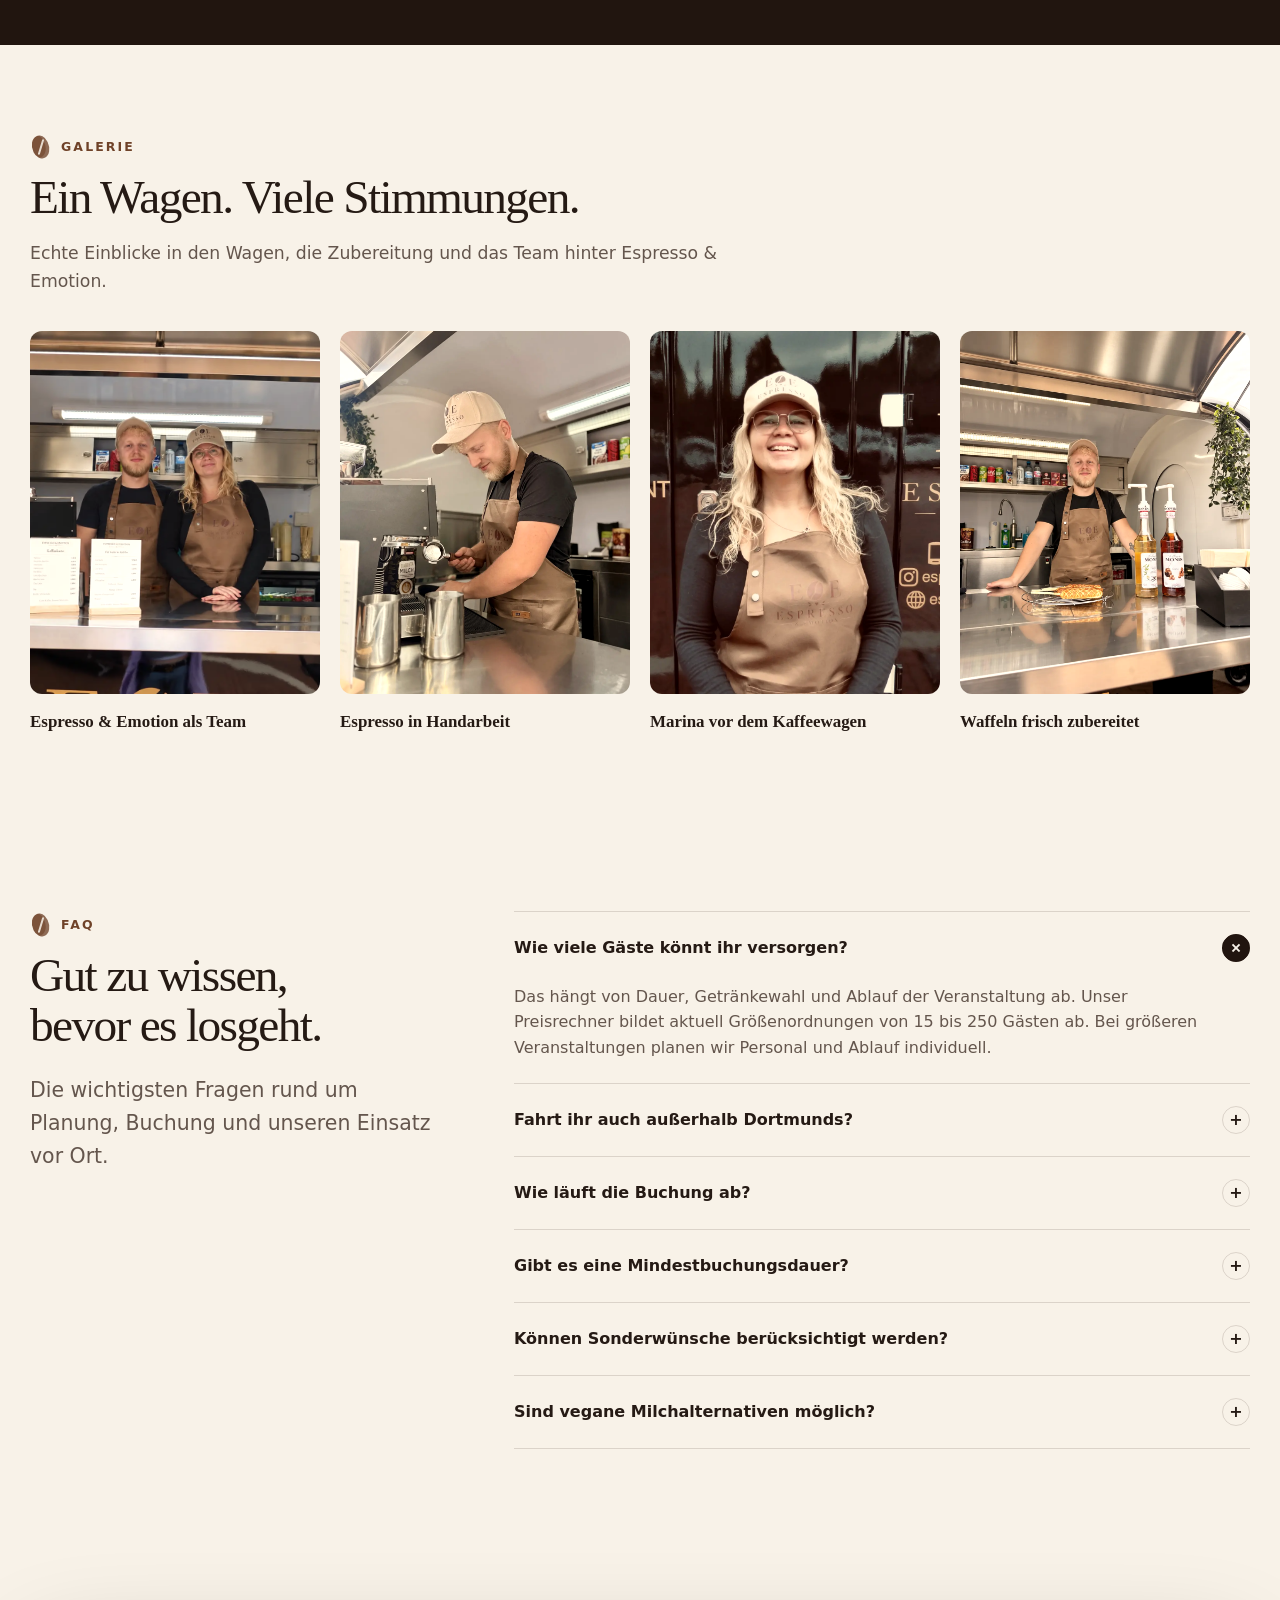
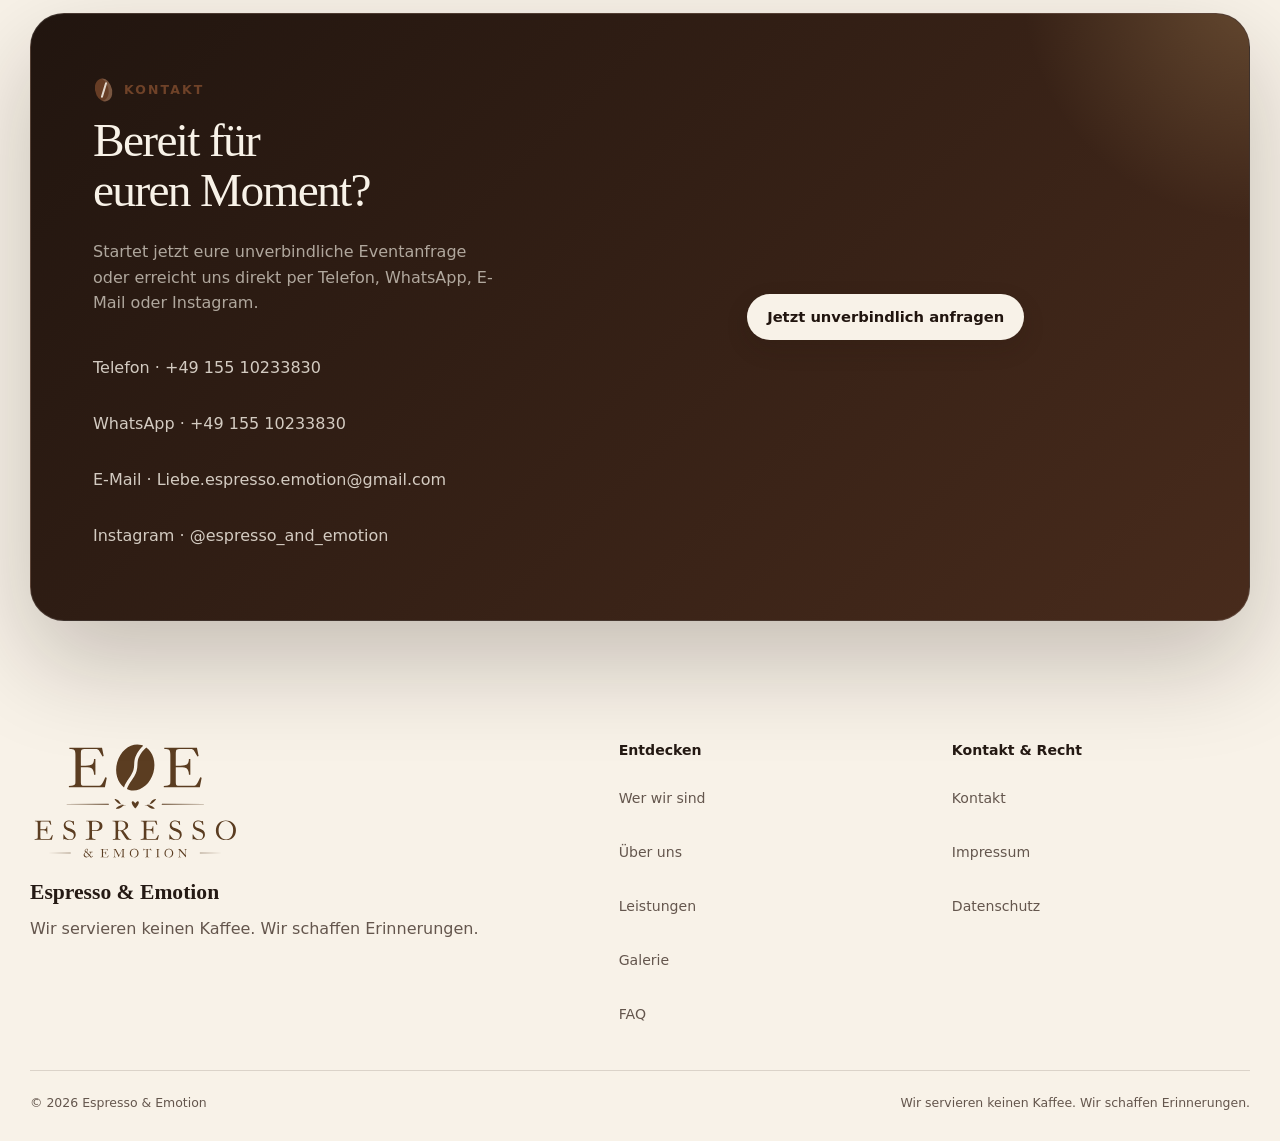
==== commit 83717f7b: "Restore hero accents, balance laptop portraits and show full espresso photo" ====
--- a/index.html
+++ b/index.html
@@ -17,7 +17,7 @@
 <link href="https://espresso-emotion.de/" rel="canonical"/>
 <link href="assets/img/logo-mark.svg" rel="icon" type="image/svg+xml"/>
 <link rel="stylesheet" href="assets/css/styles.css?v=20260920-reasons">
-<link rel="stylesheet" href="assets/css/editorial.css?v=20260920-1">
+<link rel="stylesheet" href="assets/css/editorial.css?v=20260920-2">
 <noscript><style>[data-reveal]{opacity:1!important;transform:none!important}</style></noscript>
 <script type="application/ld+json">
 {"@context":"https://schema.org","@type":"LocalBusiness","name":"Espresso & Emotion",
@@ -71,7 +71,7 @@
 <section class="hero" id="start">
 <div class="container hero-grid">
 <div class="hero-copy" data-reveal="">
-<p class="eyebrow">Mobiler Kaffeewagen · Dortmund &amp; Umgebung</p>
+<p class="eyebrow">Mobile Barista Bar</p>
 <h1>Espresso ist unser Handwerk.<br/><em>Emotionen sind unsere Leidenschaft.</em></h1>
 <p class="lead balance">Wir bringen mehr als Kaffee auf Ihre Veranstaltung – wir schaffen Momente, an die man sich gerne erinnert.</p>
 <div class="hero-actions">
--- a/assets/css/editorial.css
+++ b/assets/css/editorial.css
@@ -4,10 +4,7 @@
 .hero { min-height: auto; padding-block: calc(var(--header-h) + 60px) 72px; }
 .hero h1 { font-size: clamp(3rem, 4.9vw, 4.6rem); line-height: 1.03; }
 .hero-grid { gap: clamp(32px, 5vw, 72px); }
-.hero-stage-team .hero-card { border-radius: 26px; }
-.hero-stage-team .hero-chip { max-width: none; margin-top: 20px; padding: 0 0 0 18px; border: 0; border-left: 2px solid var(--caramel); border-radius: 0; background: none; color: var(--ink); box-shadow: none; backdrop-filter: none; }
-.hero-stage-team .hero-chip p { color: var(--muted); }
-.hero-orbit { display: none; }
+.hero-stage-team .hero-card { width: calc(100% - 32px); margin-inline: auto; border-radius: 32px; }
 .trust-row { gap: 16px; margin-top: 30px; }
 .section-head { margin-bottom: 36px; }
 .section-head .lead { font-size: 1.08rem; }
@@ -59,8 +56,11 @@
 #leistungen .card-kicker { display: block; position: static; color: var(--coffee); margin-bottom: 20px; }
 #leistungen .service-card h3 { padding: 0; font-size: 1.14rem; }
 #leistungen .service-card p { font-size: .92rem; }
-.service-photo-grid { margin-top: 32px; }
+.service-photo-grid { margin-top: 32px; align-items: center; }
 .service-photo { height: 340px; min-height: 0; }
+.service-photo-coffee { width: 100%; max-width: 420px; height: auto; justify-self: center; }
+.service-photo-coffee img { display: block; height: auto; object-fit: contain; }
+.service-photo-coffee figcaption { position: static; padding: 24px 28px; background: var(--espresso); }
 
 /* Reasons: a calm comparative list; no circles or process connectors. */
 #warum-wir .reason-row { grid-template-columns: 32px minmax(0, .9fr) minmax(0, 1.1fr); gap: 28px; padding-block: 23px; }
@@ -99,7 +99,7 @@
 @media (max-width: 1100px) {
   #leistungen .card-grid { grid-template-columns: repeat(2, minmax(0, 1fr)); }
   #ueber-uns .intro-grid { grid-template-columns: 1fr 1fr; gap: 22px 30px; }
-  #ueber-uns .story-photo-pair { grid-template-columns: 1fr; max-width: 340px; }
+  #ueber-uns .story-photo-pair { grid-template-columns: repeat(2, minmax(0, 1fr)); max-width: none; }
   #familie .intro-grid { gap: 24px 36px; }
 }
 @media (max-width: 800px) {
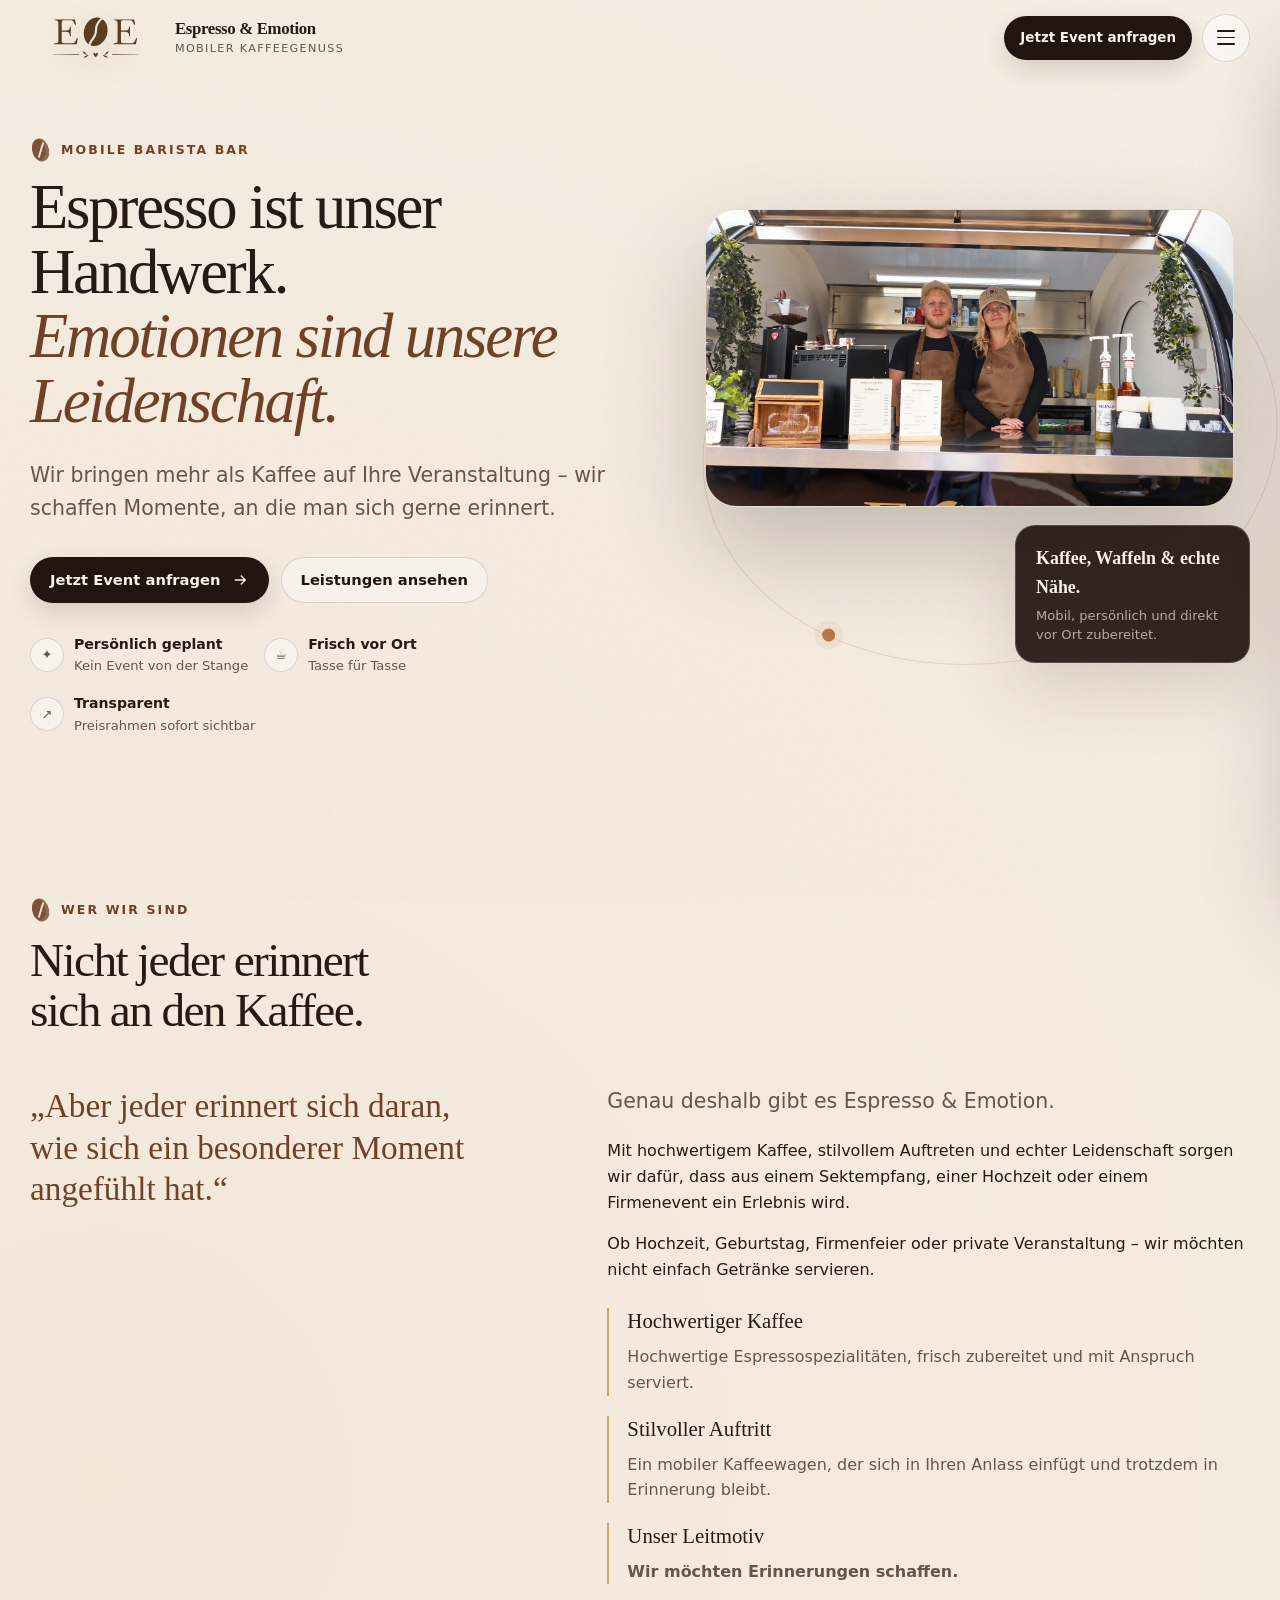
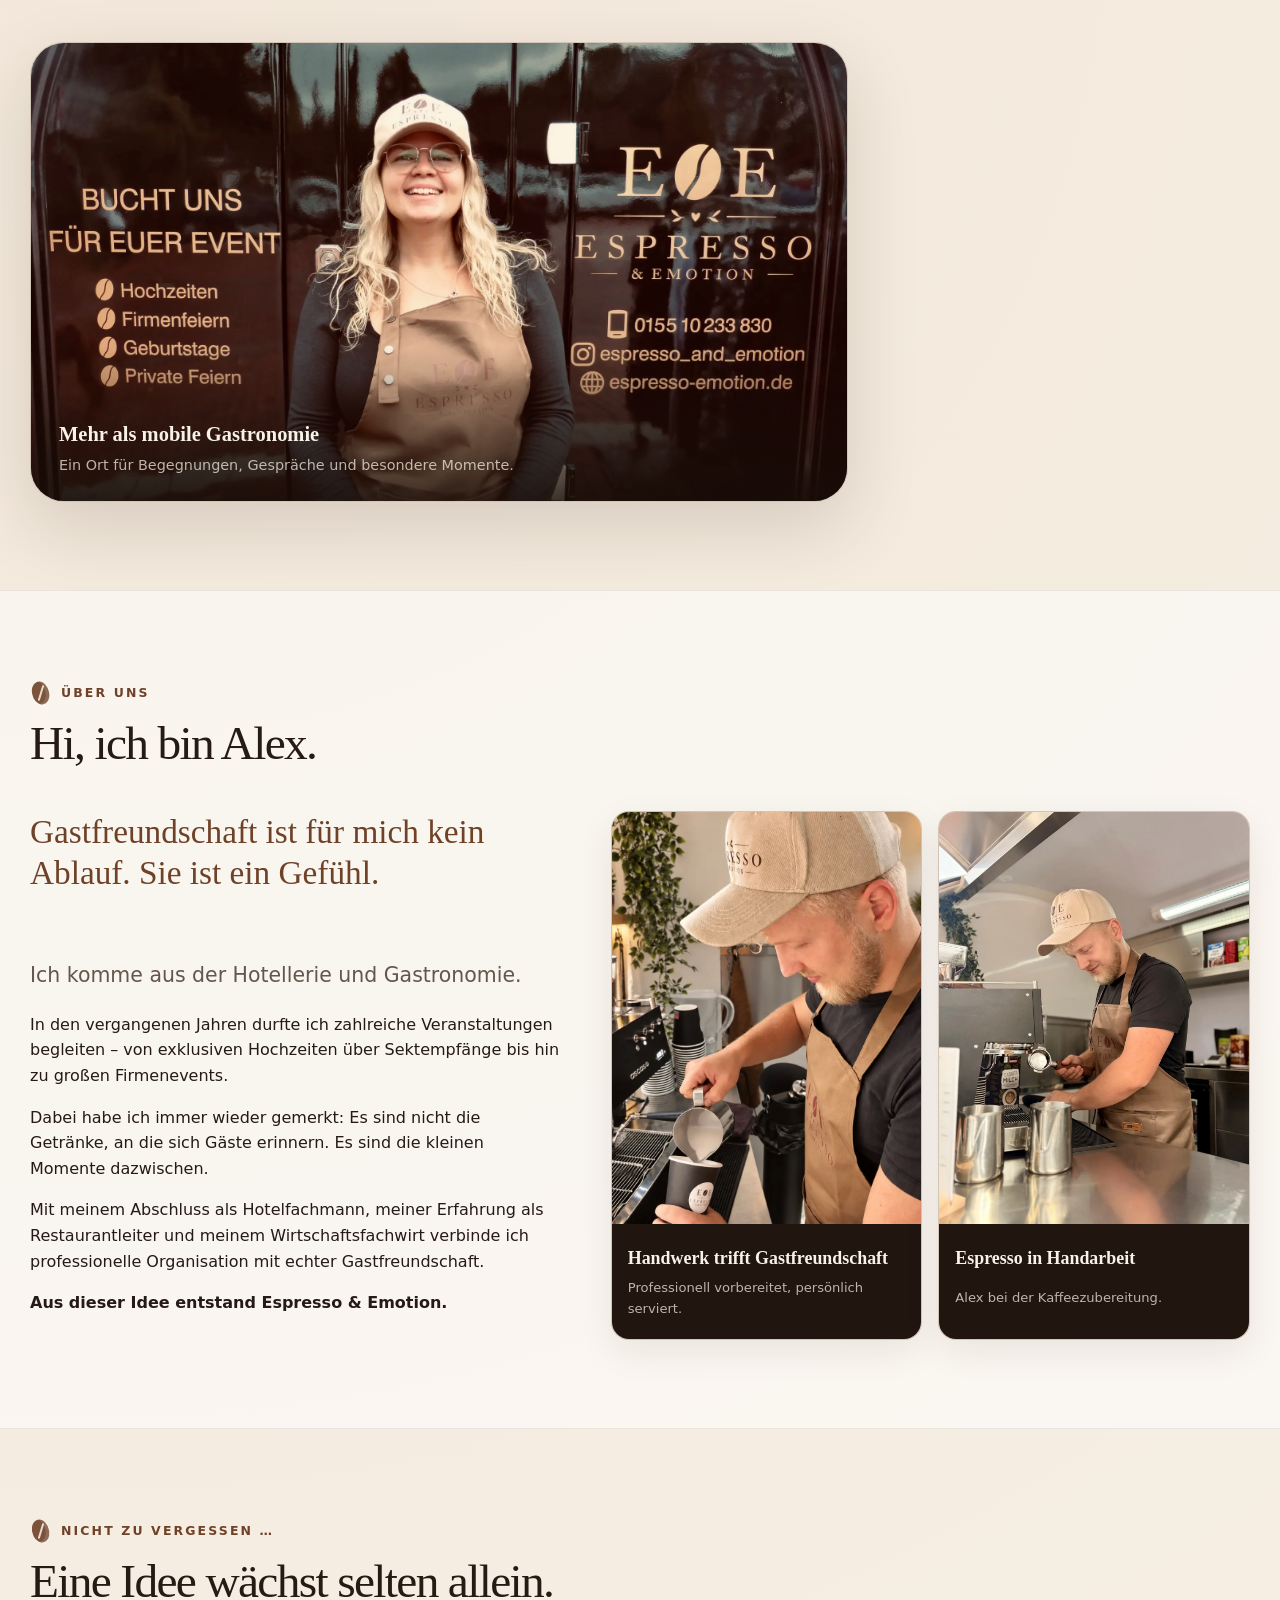
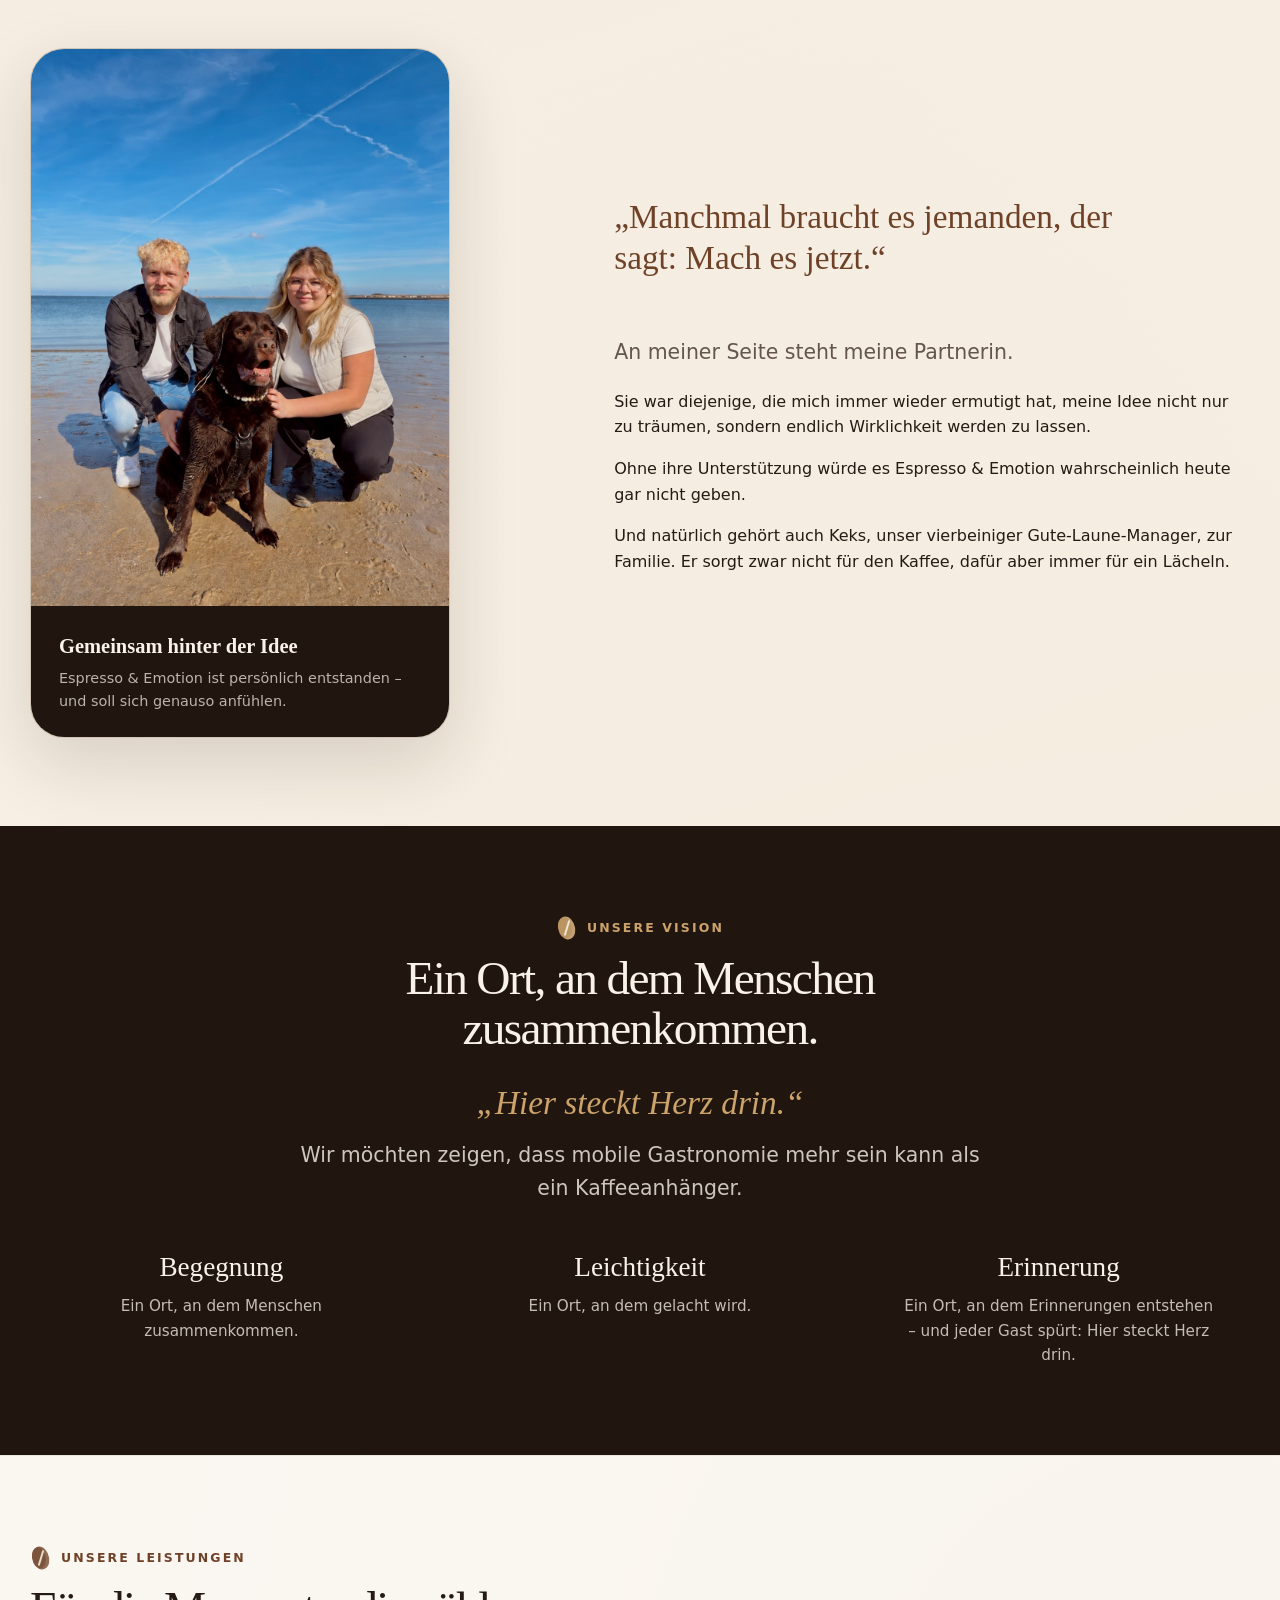
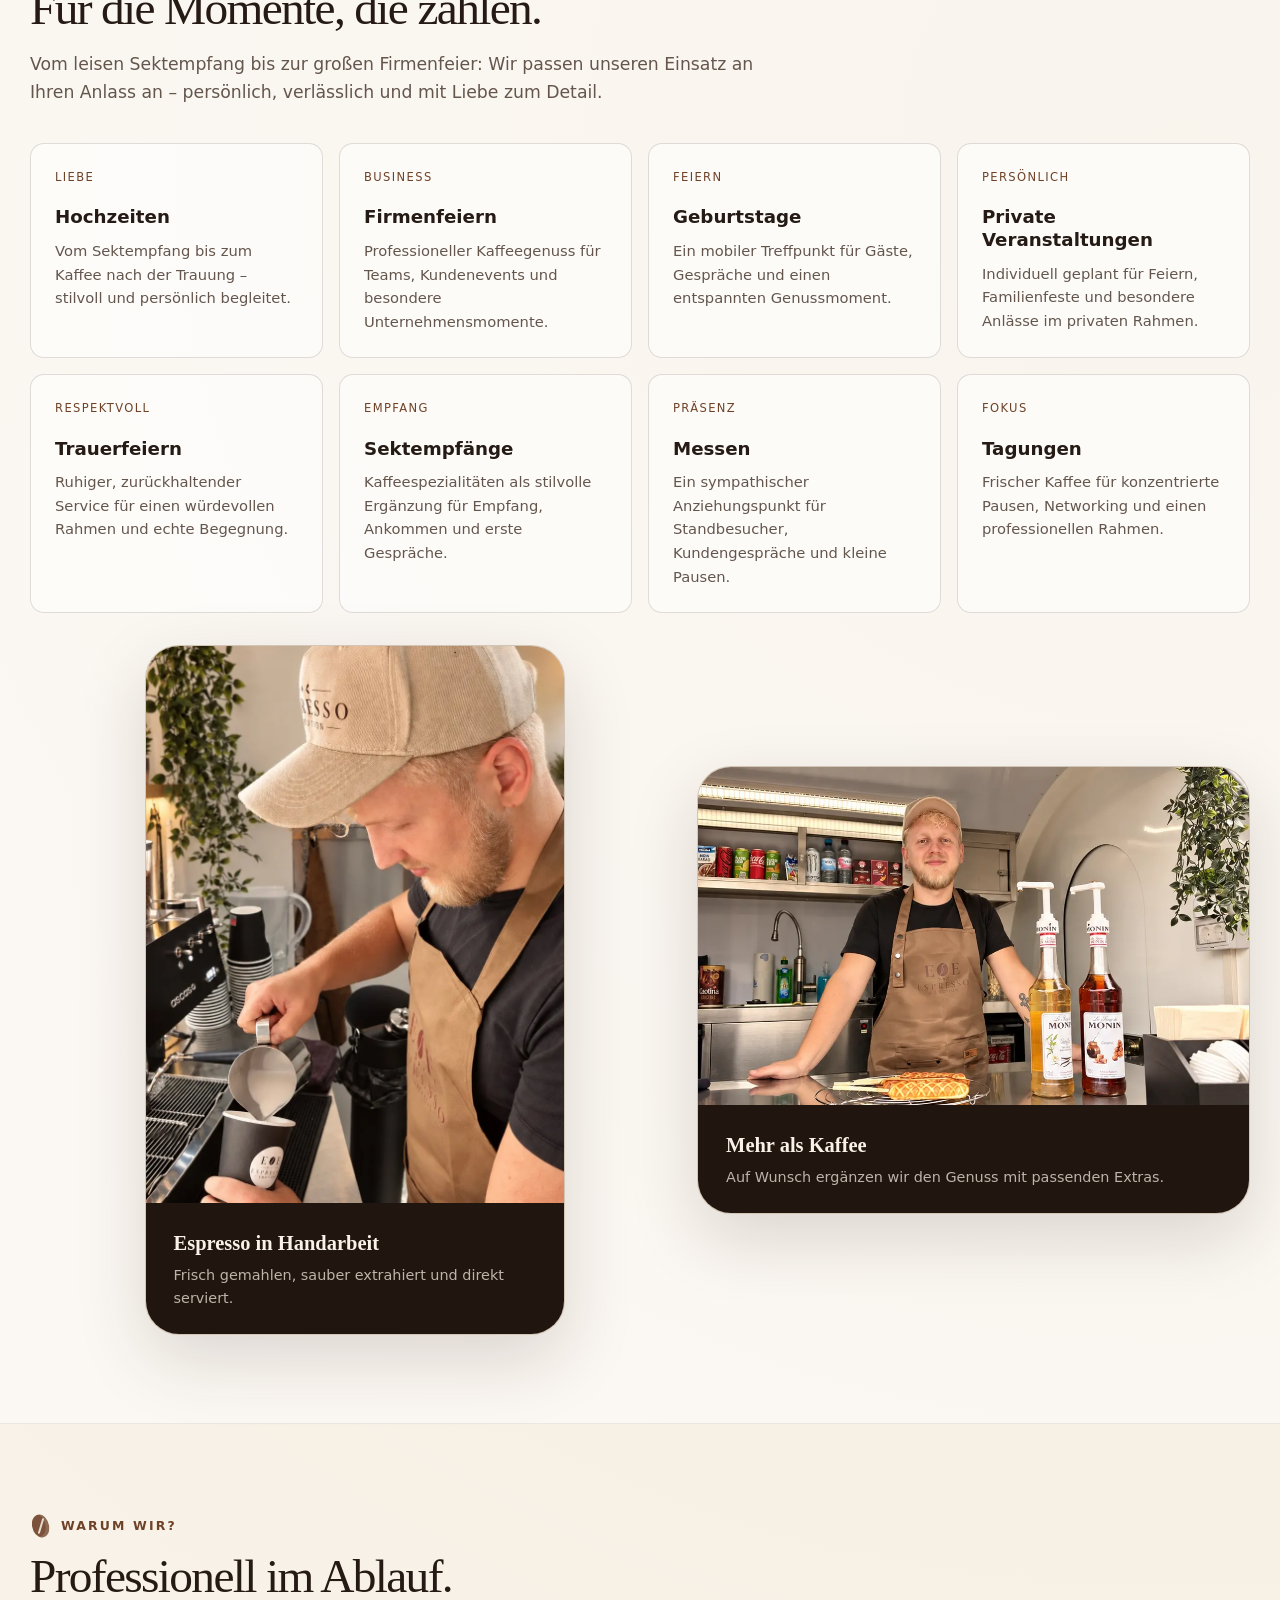
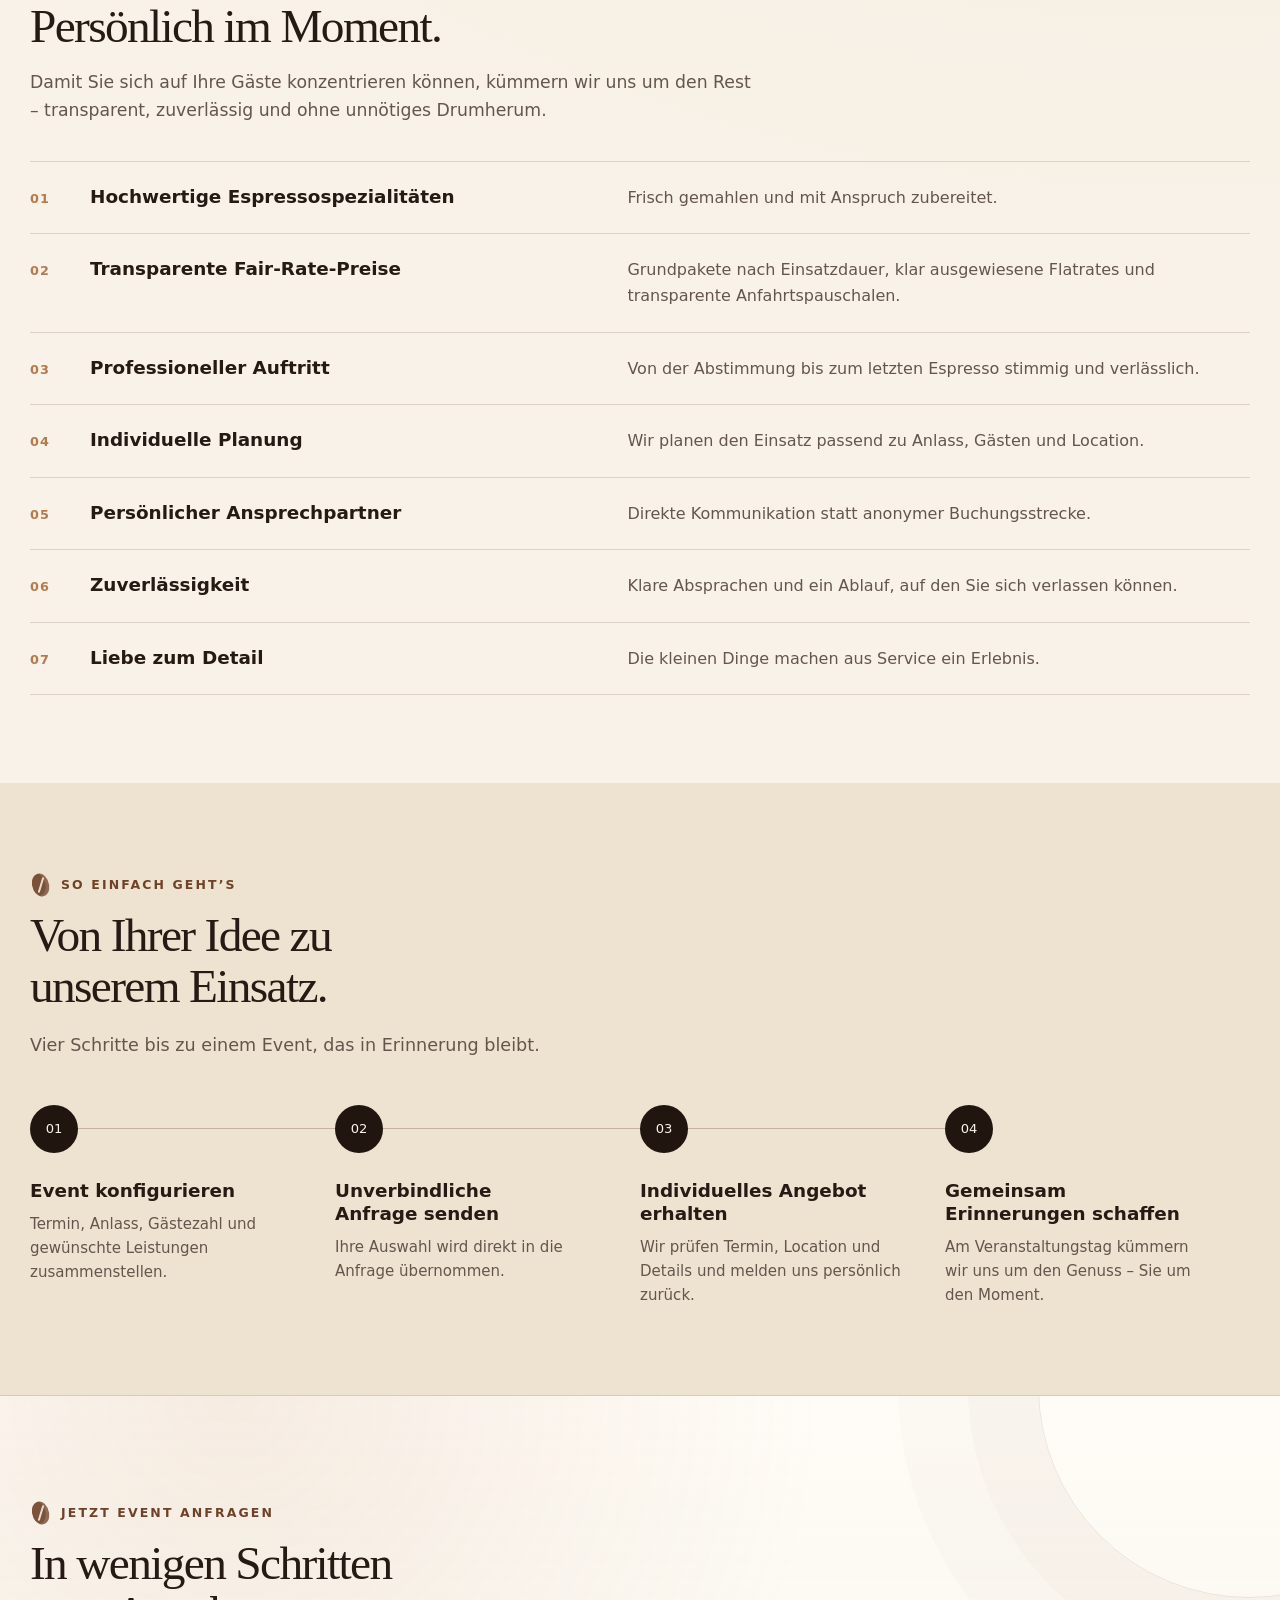
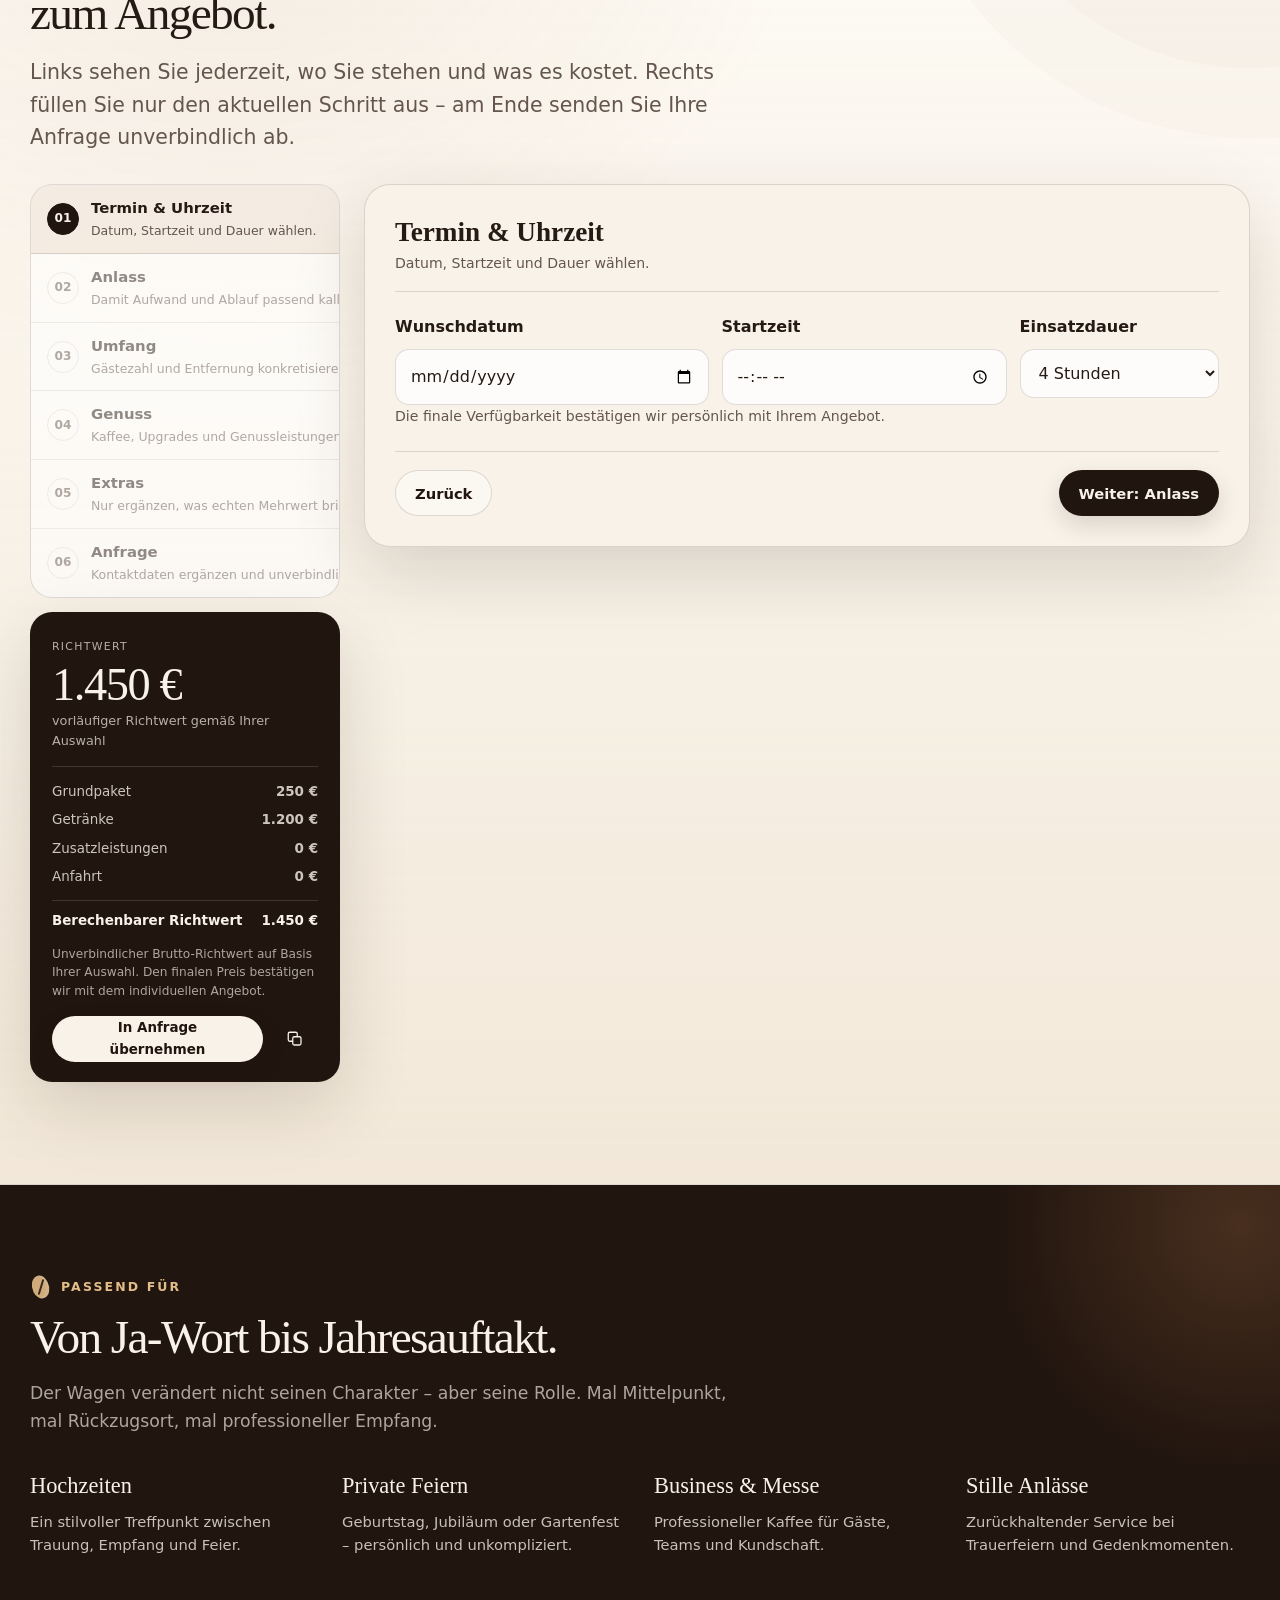
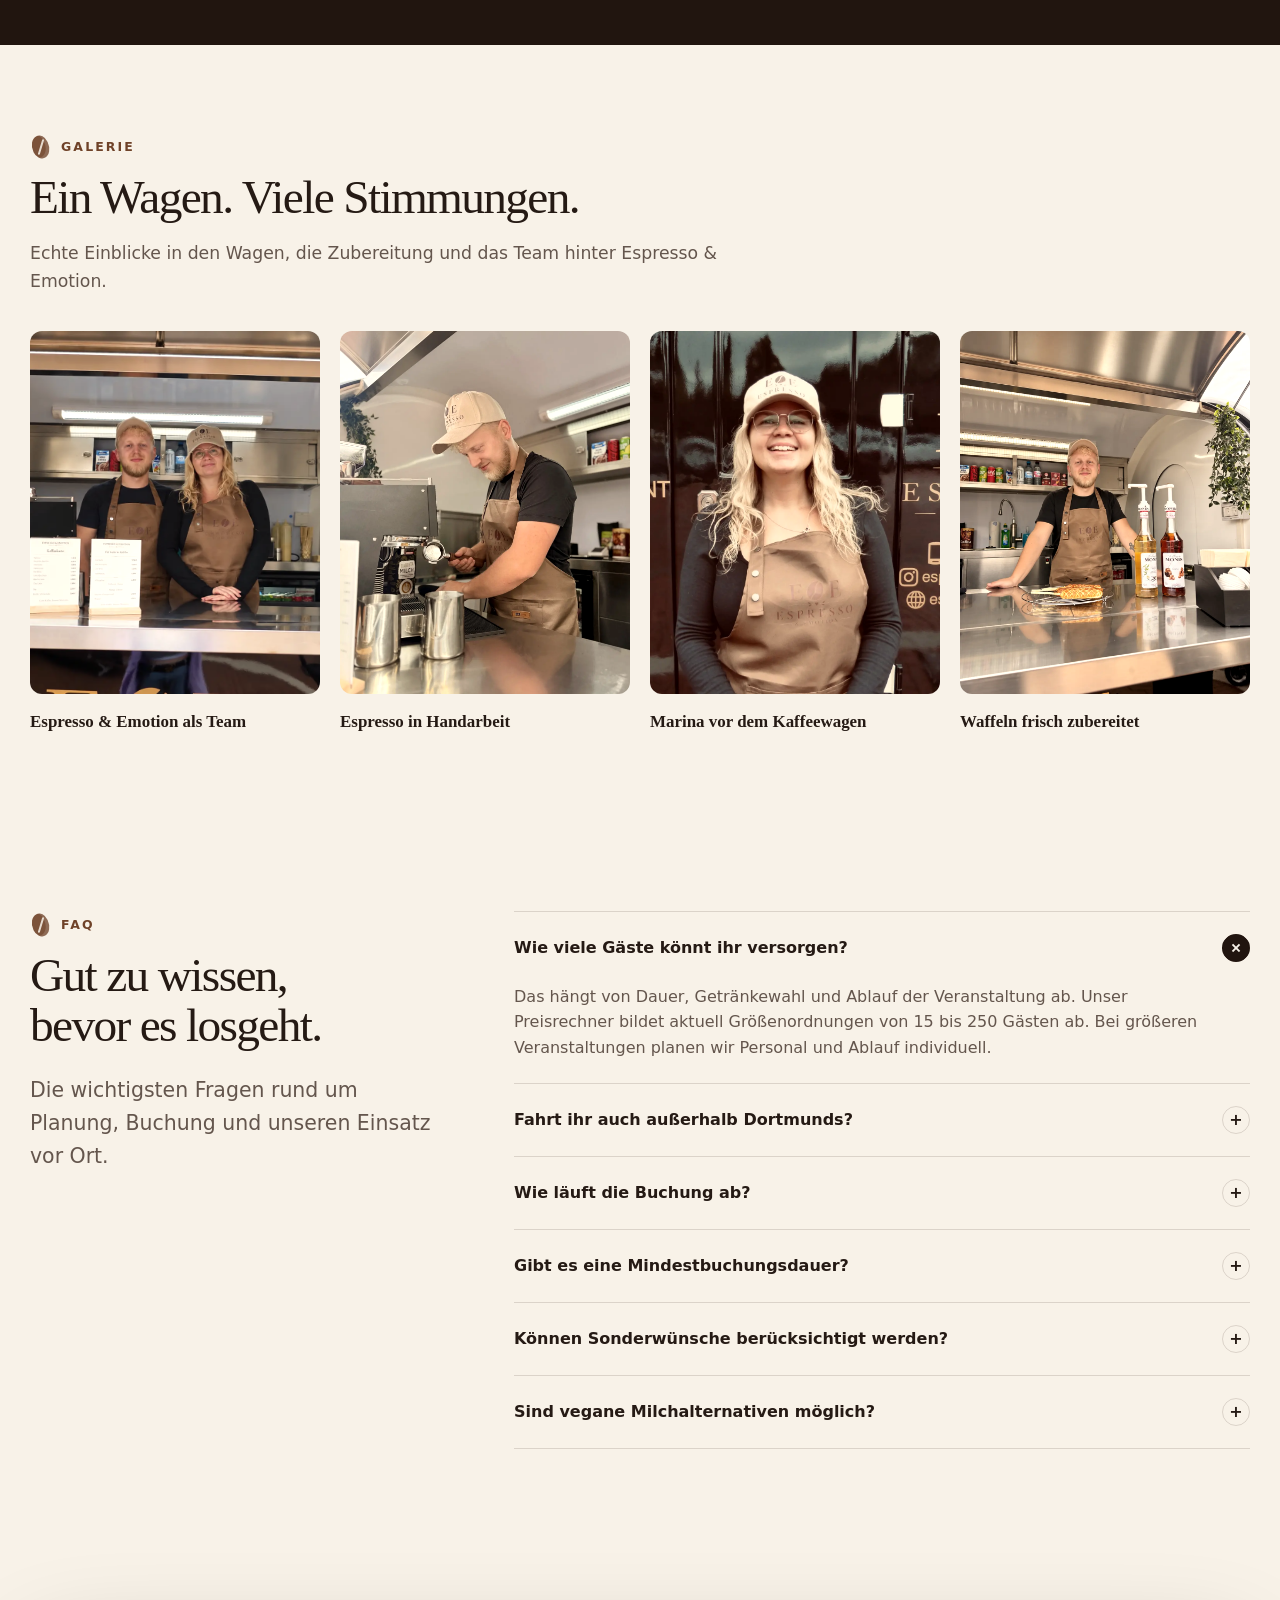
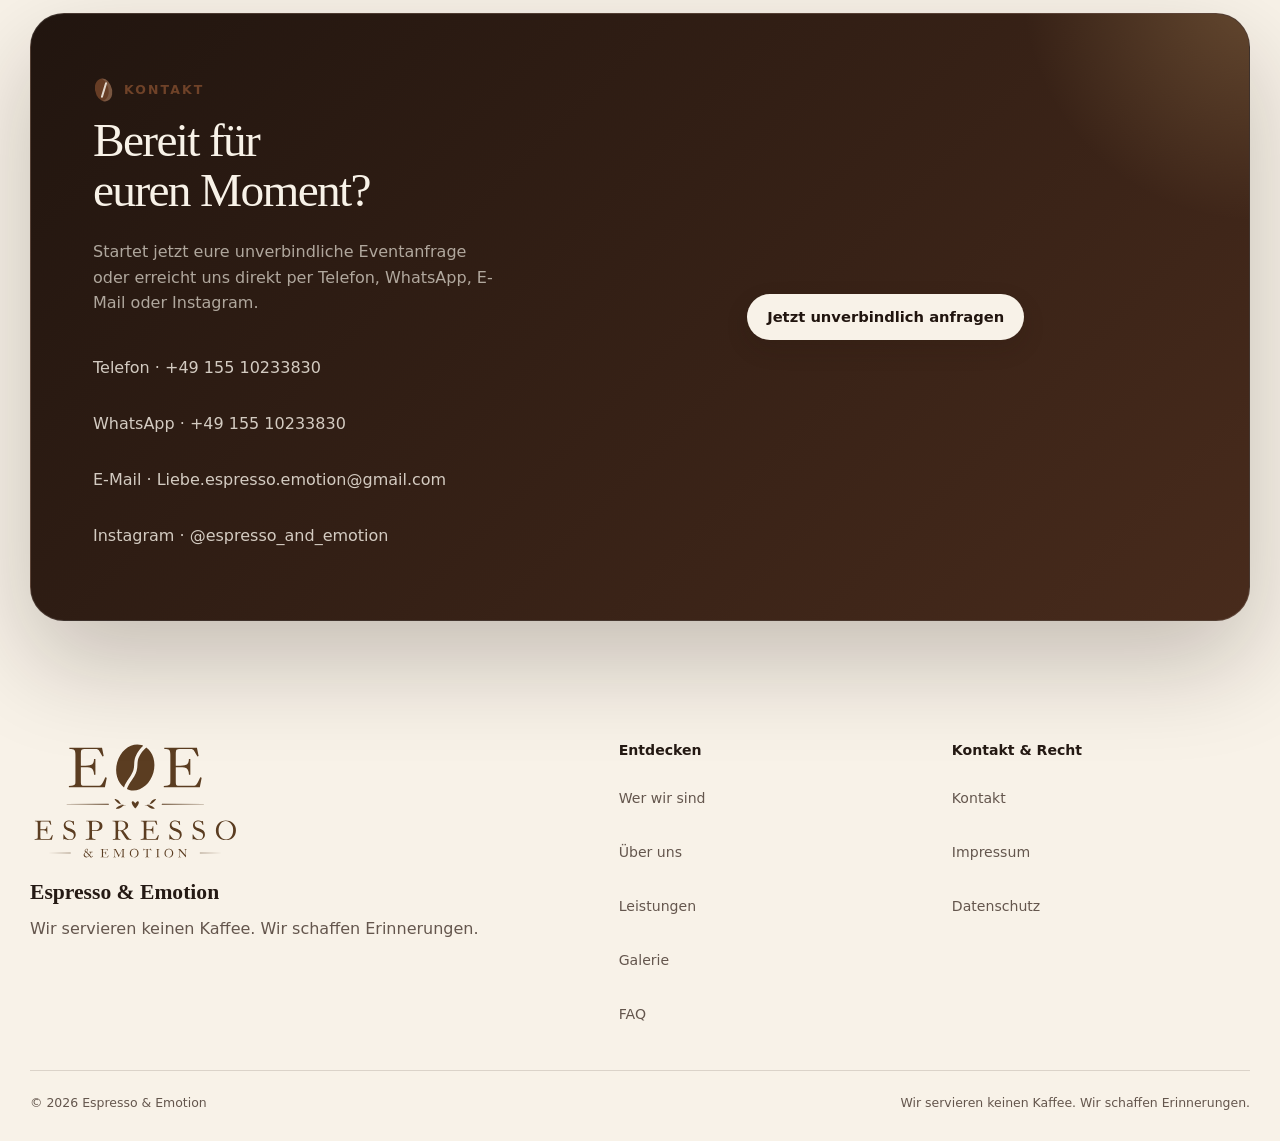
==== commit 77646f27: "Place Mehr als Kaffee caption in matching brown panel below photo" ====
--- a/index.html
+++ b/index.html
@@ -17,7 +17,7 @@
 <link href="https://espresso-emotion.de/" rel="canonical"/>
 <link href="assets/img/logo-mark.svg" rel="icon" type="image/svg+xml"/>
 <link rel="stylesheet" href="assets/css/styles.css?v=20260920-reasons">
-<link rel="stylesheet" href="assets/css/editorial.css?v=20260920-2">
+<link rel="stylesheet" href="assets/css/editorial.css?v=20260920-3">
 <noscript><style>[data-reveal]{opacity:1!important;transform:none!important}</style></noscript>
 <script type="application/ld+json">
 {"@context":"https://schema.org","@type":"LocalBusiness","name":"Espresso & Emotion",
--- a/assets/css/editorial.css
+++ b/assets/css/editorial.css
@@ -60,7 +60,9 @@
 .service-photo { height: 340px; min-height: 0; }
 .service-photo-coffee { width: 100%; max-width: 420px; height: auto; justify-self: center; }
 .service-photo-coffee img { display: block; height: auto; object-fit: contain; }
-.service-photo-coffee figcaption { position: static; padding: 24px 28px; background: var(--espresso); }
+.service-photo figcaption { position: static; padding: 24px 28px; background: var(--espresso); }
+.service-photo-waffle { height: auto; }
+.service-photo-waffle img { display: block; height: 338px; }
 
 /* Reasons: a calm comparative list; no circles or process connectors. */
 #warum-wir .reason-row { grid-template-columns: 32px minmax(0, .9fr) minmax(0, 1.1fr); gap: 28px; padding-block: 23px; }
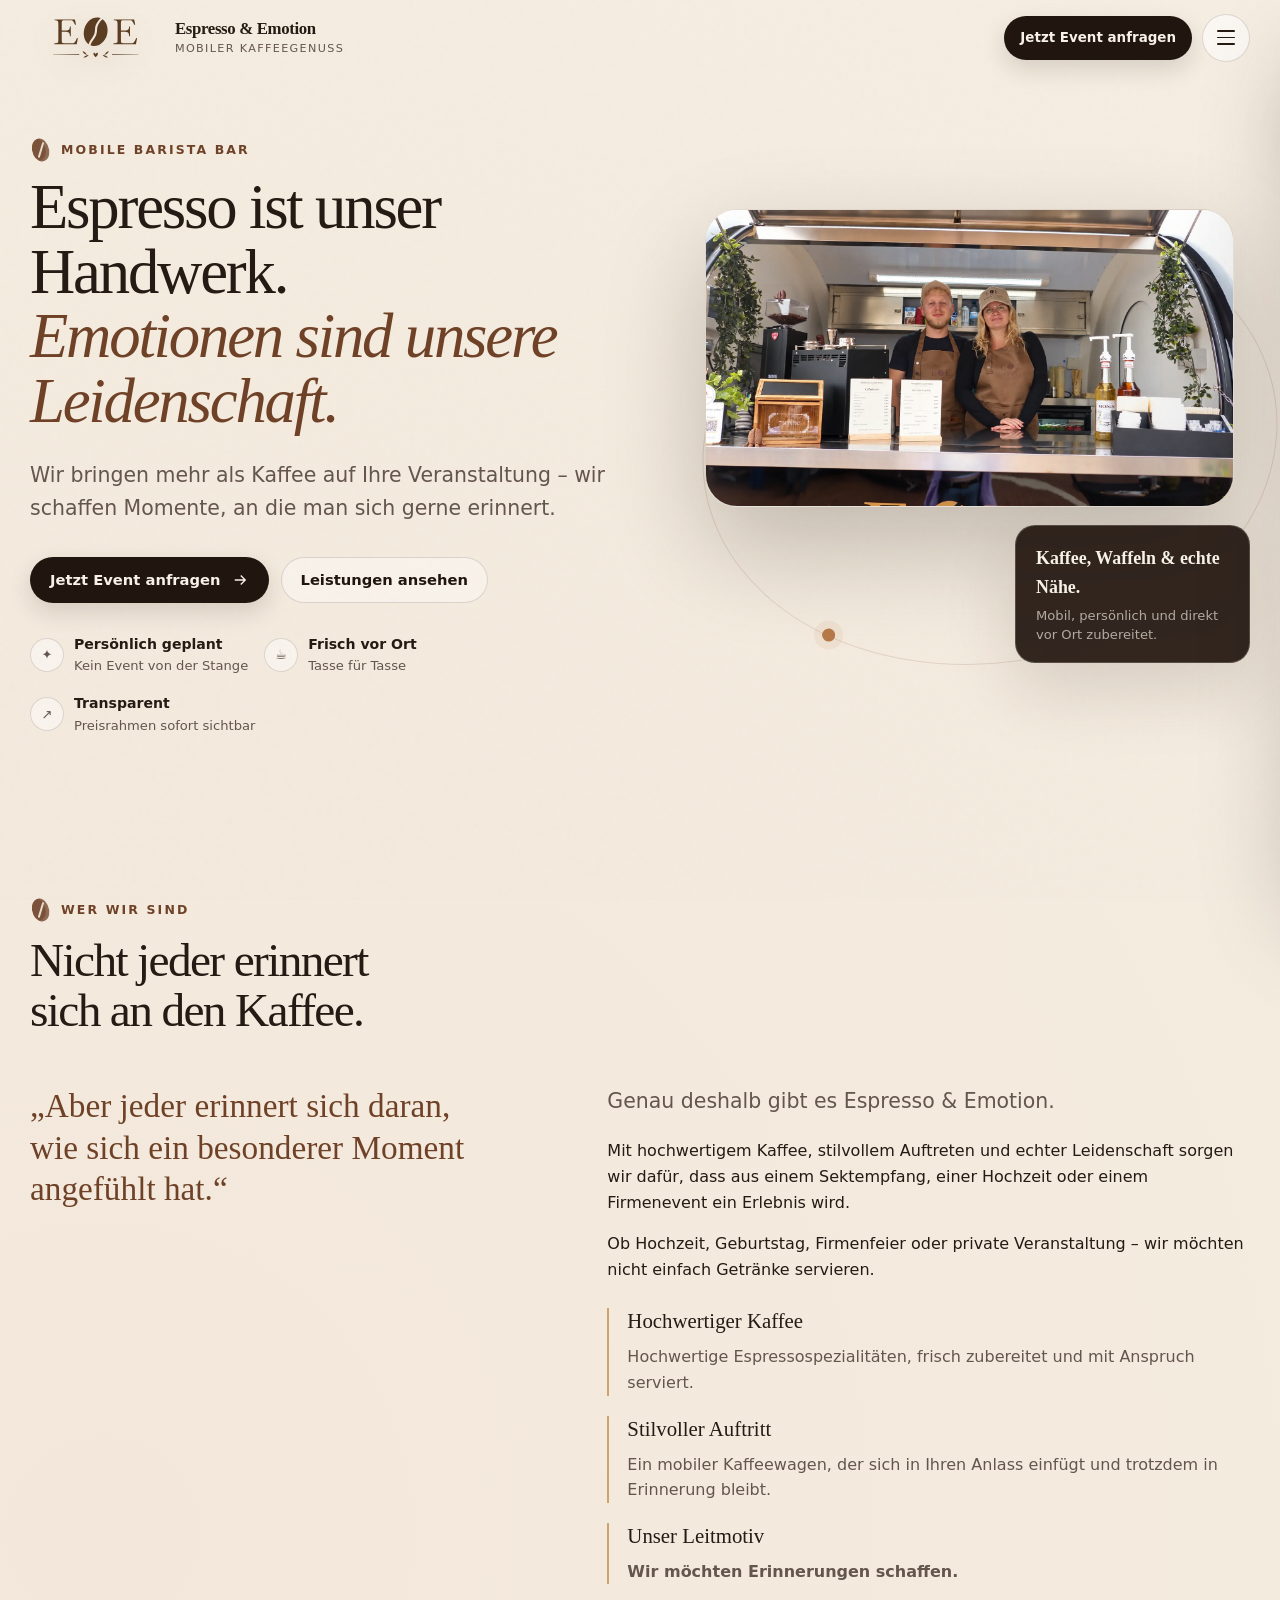
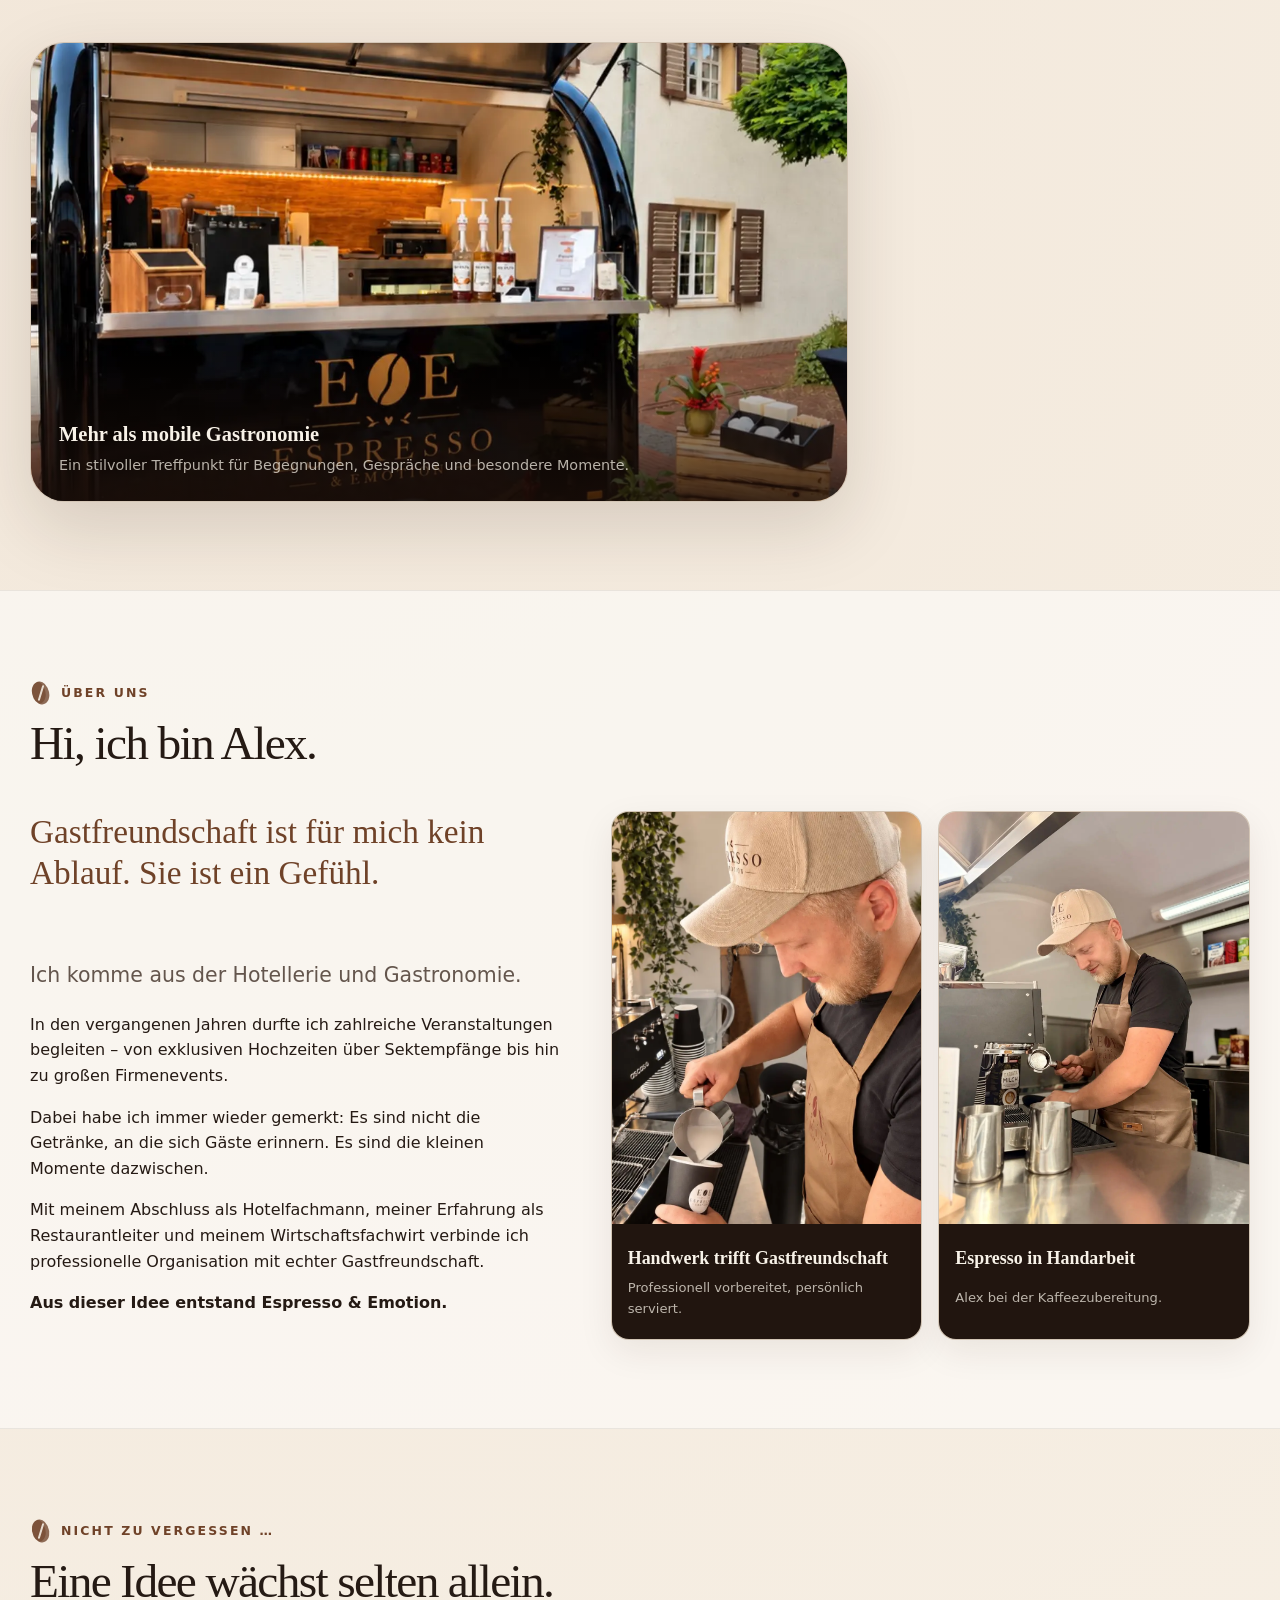
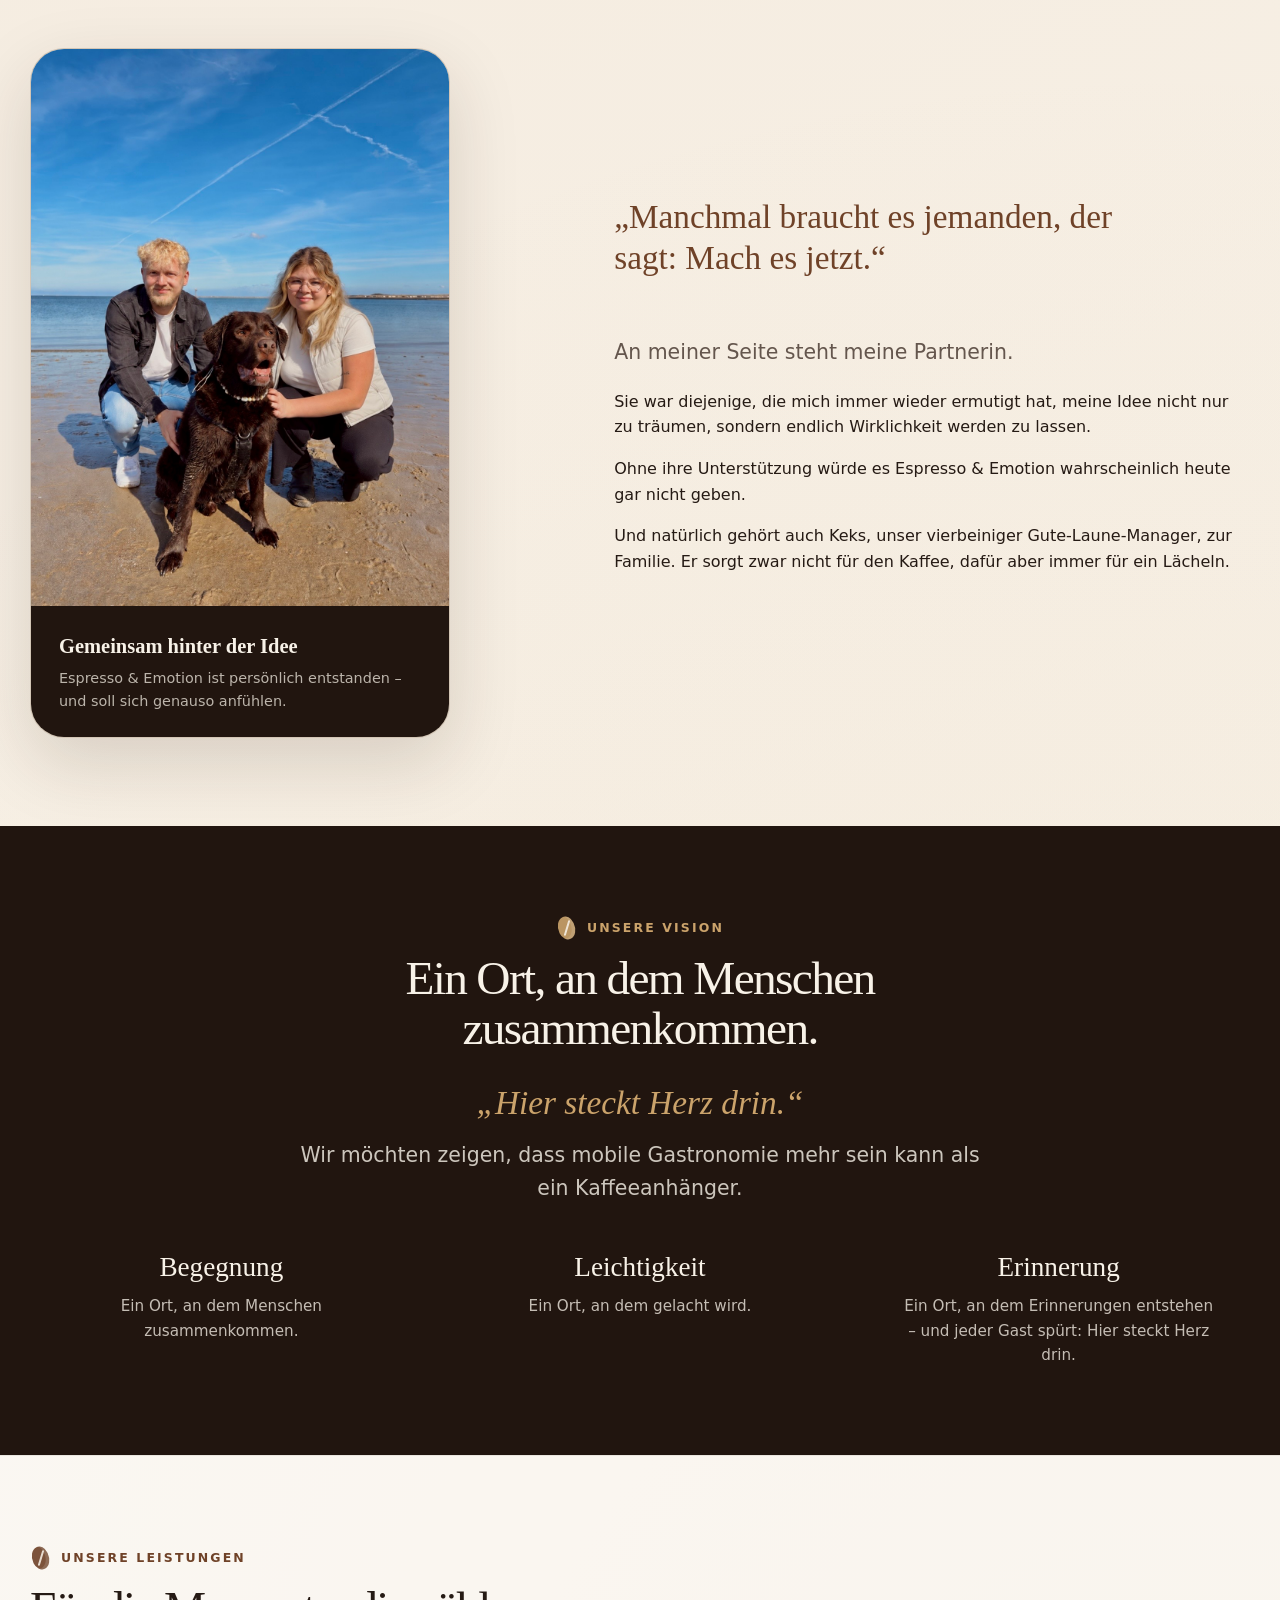
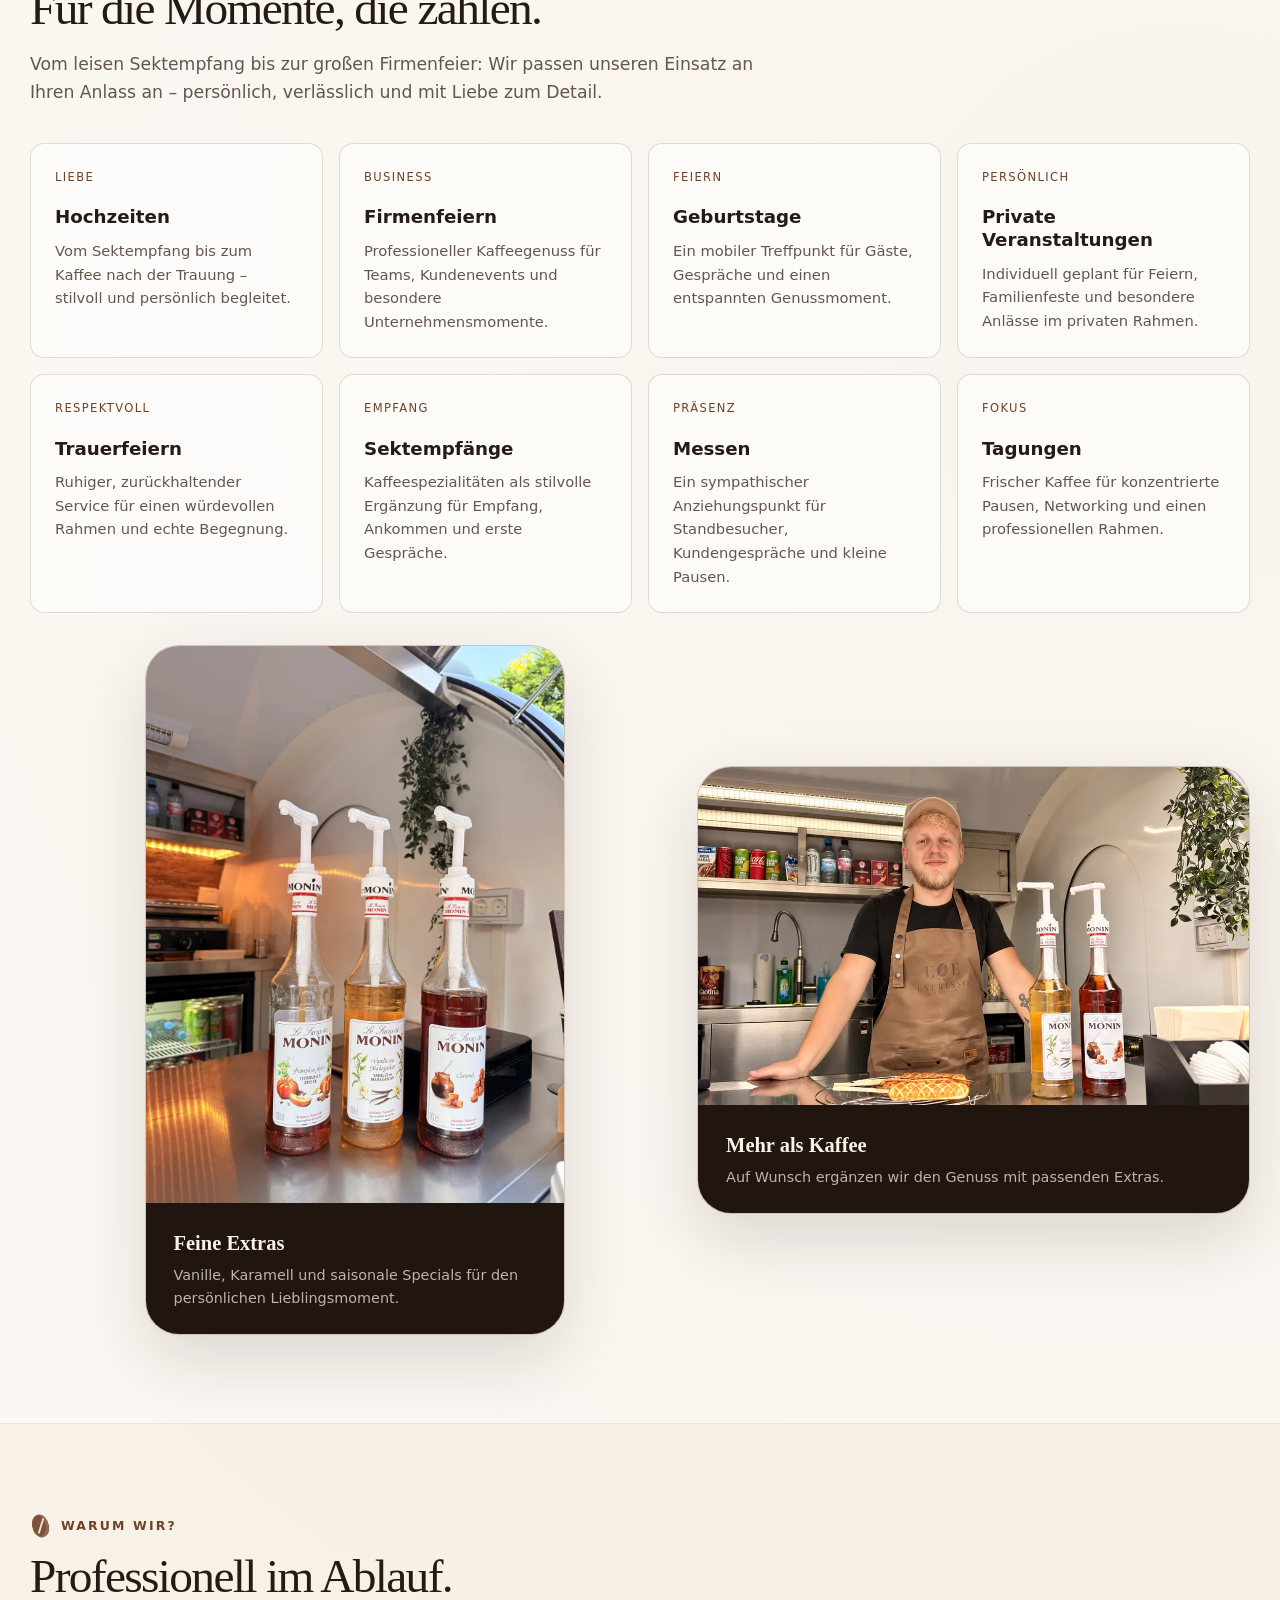
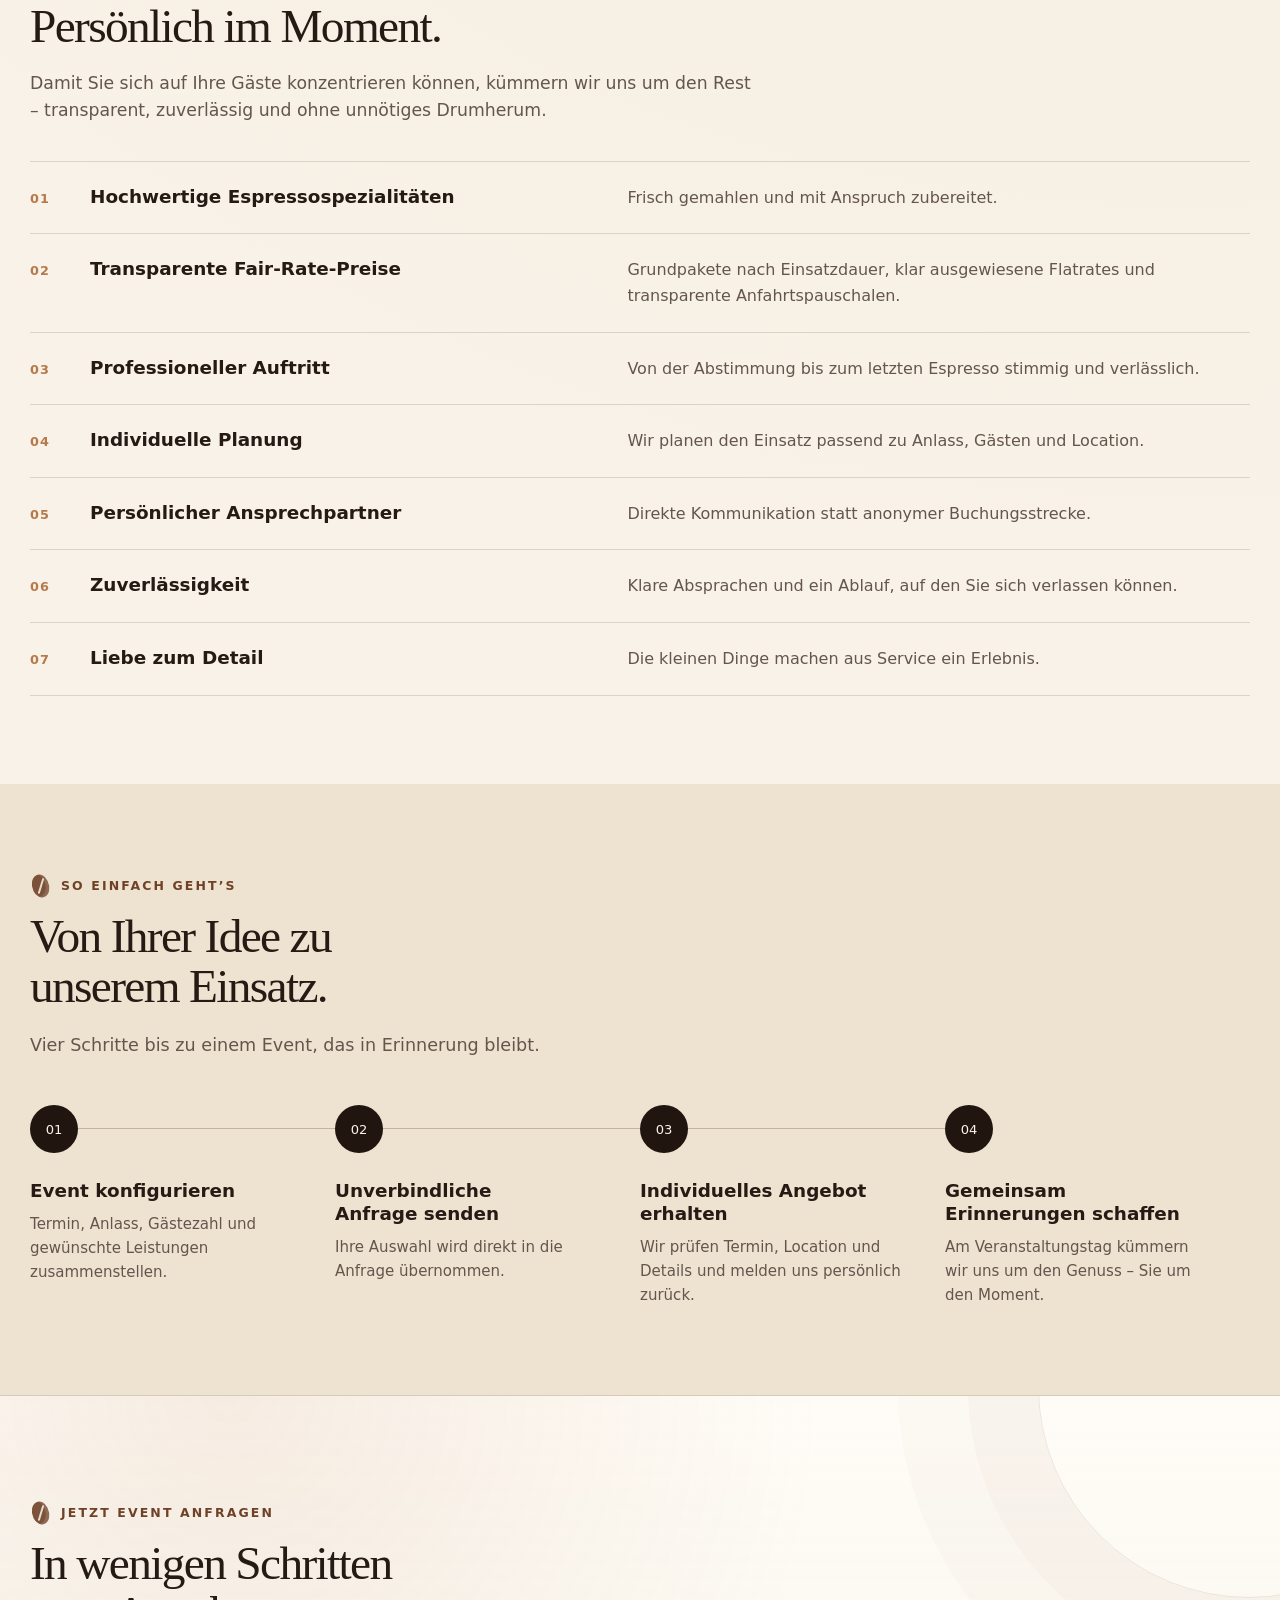
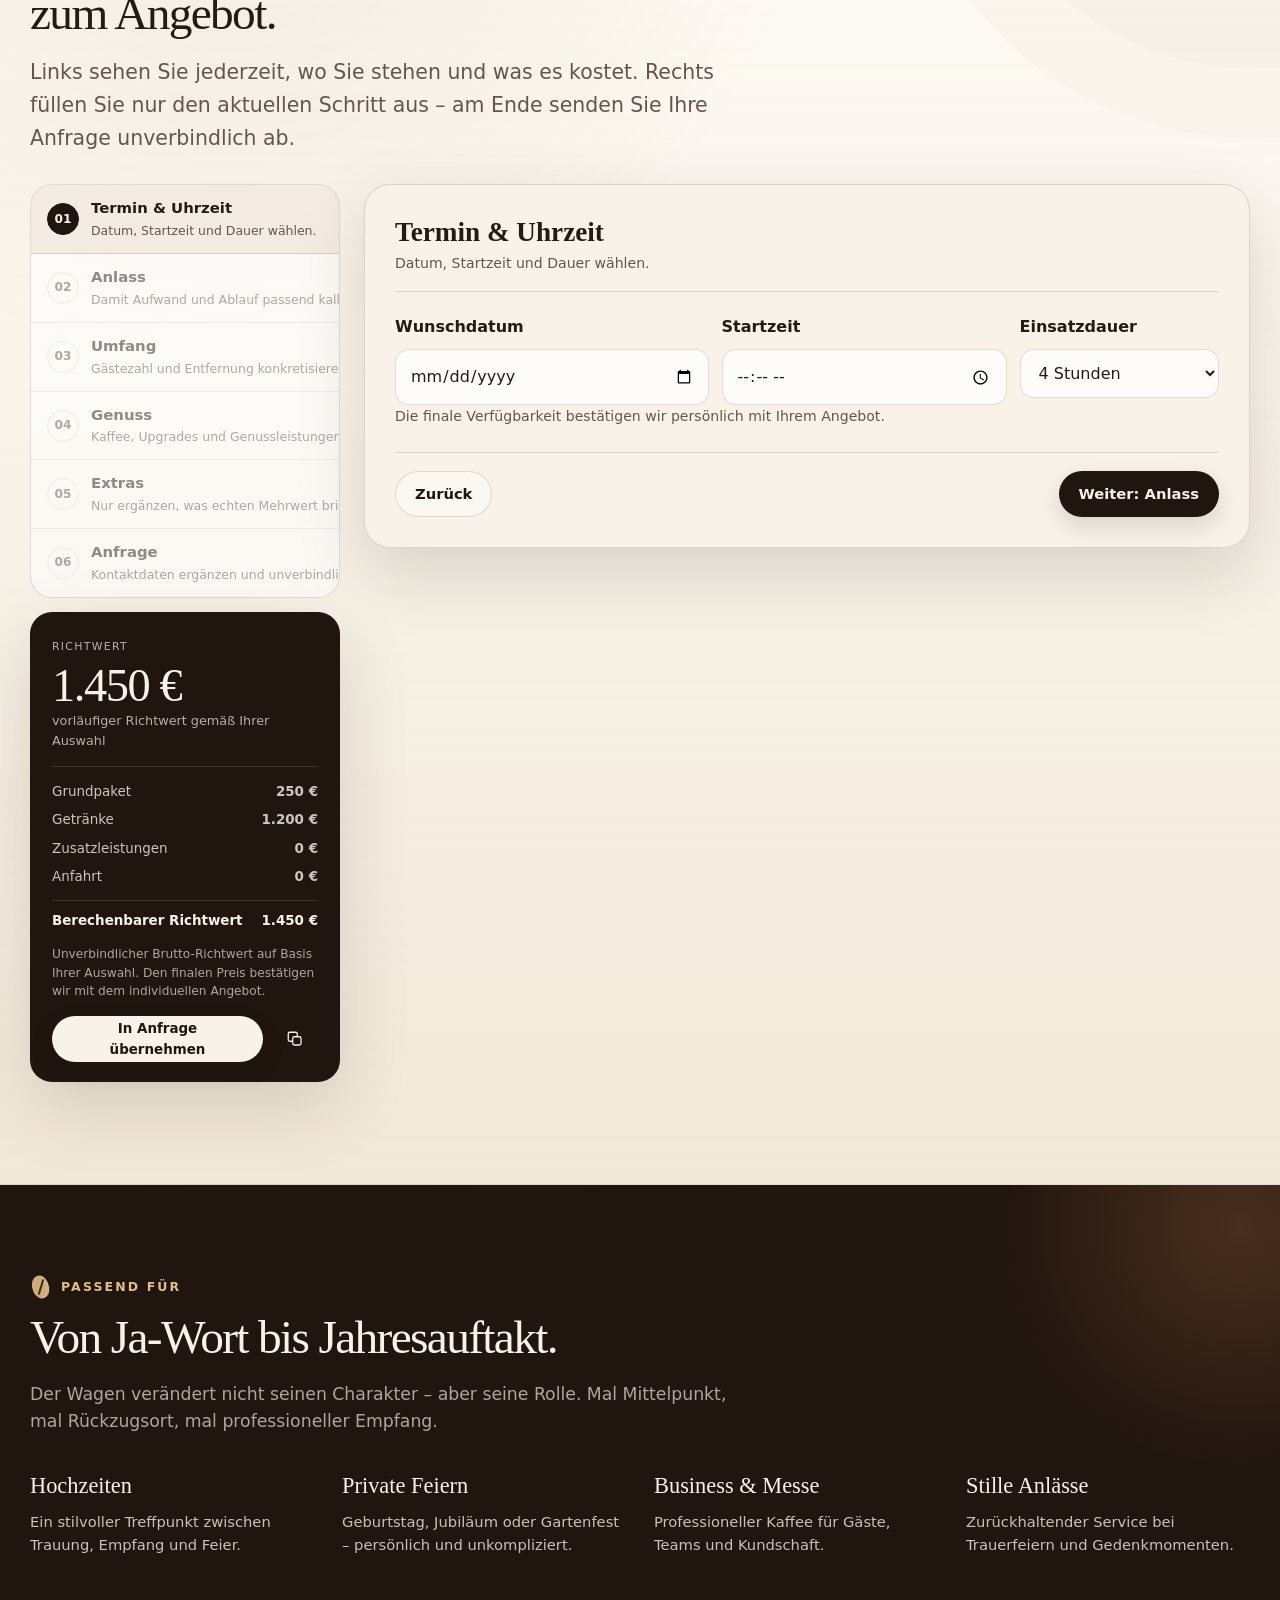
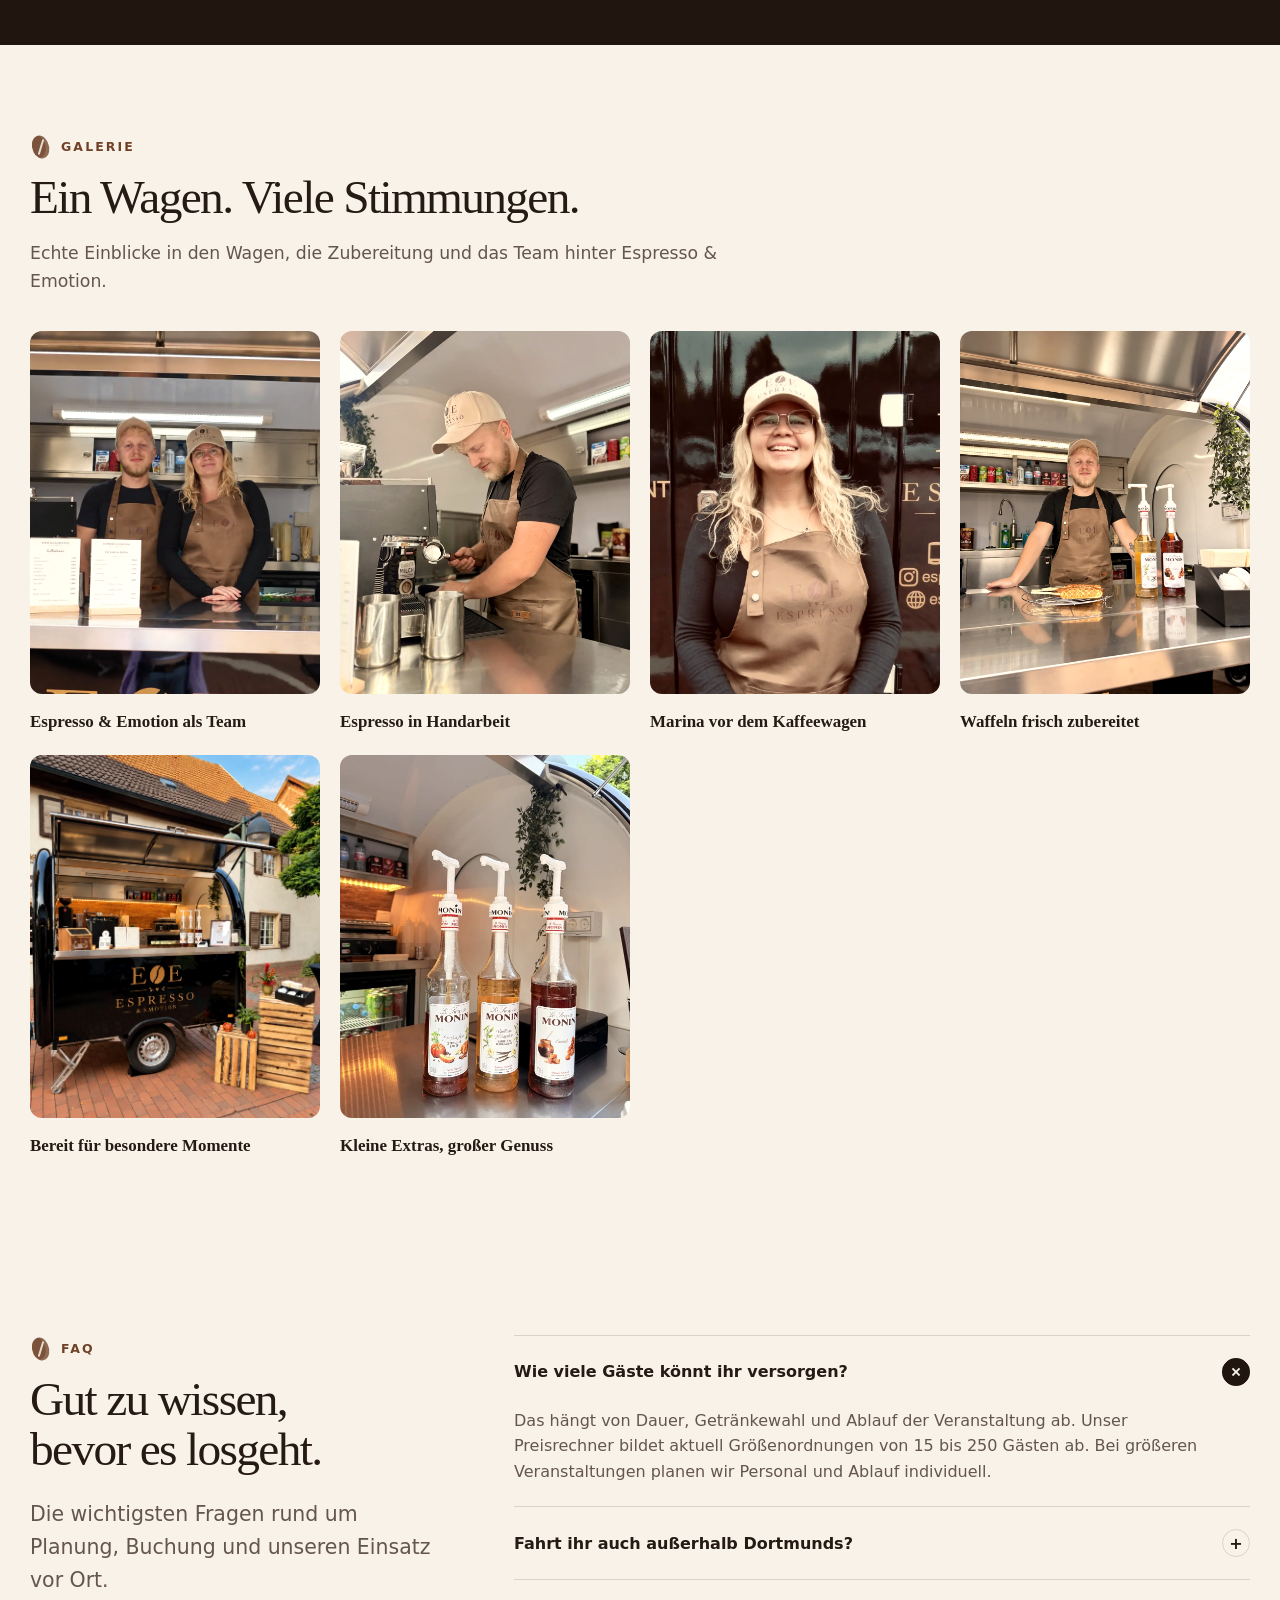
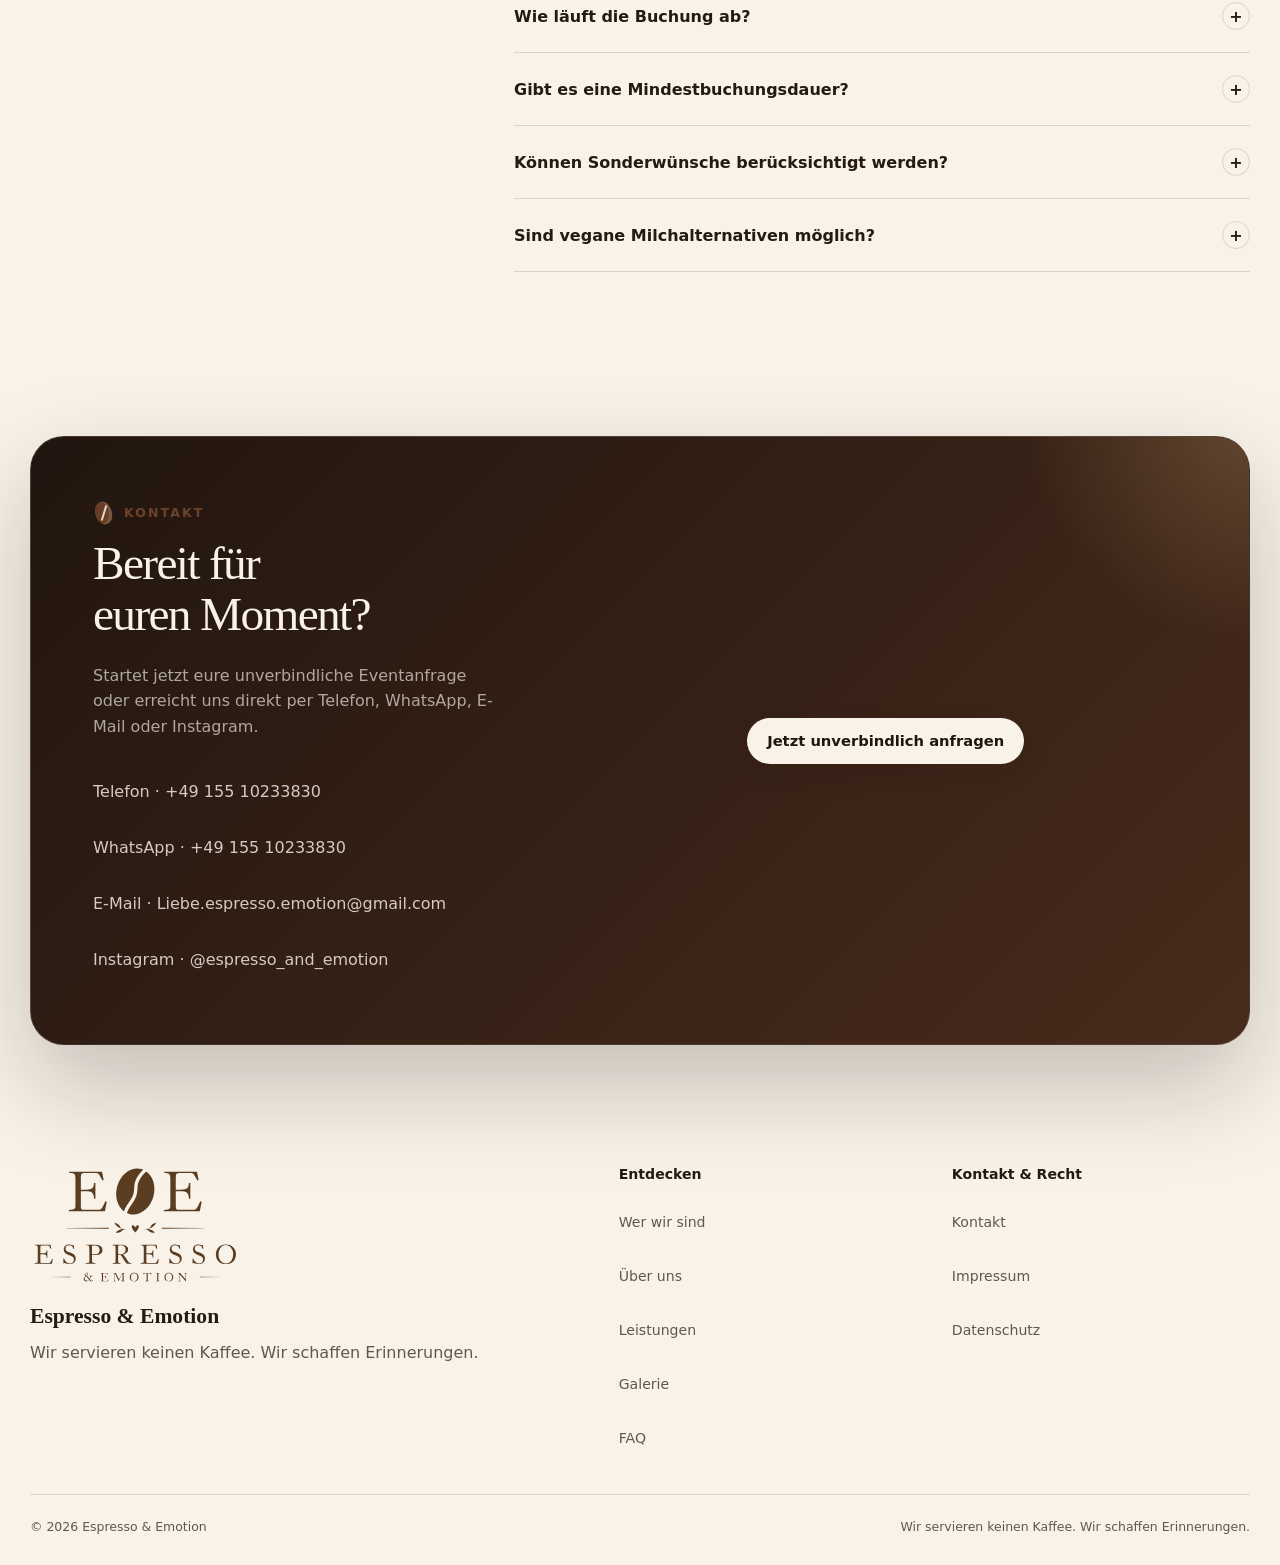
==== commit 7fd713c7: "Add market wagon and syrup photos" ====
--- a/index.html
+++ b/index.html
@@ -11,7 +11,7 @@
 <meta content="website" property="og:type"/>
 <meta content="de_DE" property="og:locale"/>
 <meta content="https://espresso-emotion.de/" property="og:url"/>
-<meta content="https://espresso-emotion.de/assets/img/IMG_8266.webp" property="og:image"/>
+<meta content="https://espresso-emotion.de/assets/img/kaffeewagen-kreativmarkt.webp" property="og:image"/>
 <meta content="Der Kaffeewagen von Espresso &amp; Emotion im Einsatz" property="og:image:alt"/>
 <meta content="summary_large_image" name="twitter:card"/>
 <link href="https://espresso-emotion.de/" rel="canonical"/>
@@ -22,7 +22,7 @@
 <script type="application/ld+json">
 {"@context":"https://schema.org","@type":"LocalBusiness","name":"Espresso & Emotion",
 "description":"Mobiler Kaffeewagen für Hochzeiten, Firmenfeiern und private Veranstaltungen in Dortmund und Umgebung.",
-"image":"https://espresso-emotion.de/assets/img/IMG_8266.webp",
+"image":"https://espresso-emotion.de/assets/img/kaffeewagen-kreativmarkt.webp",
 "url":"https://espresso-emotion.de/","telephone":"+4915510233830",
 "email":"Liebe.espresso.emotion@gmail.com","priceRange":"€€",
 "address":{"@type":"PostalAddress","streetAddress":"Nertusstraße 20","postalCode":"44359",
@@ -121,7 +121,7 @@
 <div class="feature-line"><span class="feature-num">03</span><div><h3>Unser Leitmotiv</h3><p><strong>Wir möchten Erinnerungen schaffen.</strong></p></div></div>
 </div>
 </div>
-<figure class="story-photo story-photo-wide" data-reveal=""><img alt="Marina vor dem mobilen Kaffeewagen von Espresso &amp; Emotion" decoding="async" loading="lazy" src="assets/img/IMG_8249.webp" width="2048" height="1152"/><figcaption><strong>Mehr als mobile Gastronomie</strong><span>Ein Ort für Begegnungen, Gespräche und besondere Momente.</span></figcaption></figure>
+<figure class="story-photo story-photo-wide" data-reveal=""><img alt="Der vollständig aufgebaute mobile Kaffeewagen von Espresso &amp; Emotion bei einem Markt" decoding="async" loading="lazy" src="assets/img/kaffeewagen-kreativmarkt.webp" width="1206" height="1608"/><figcaption><strong>Mehr als mobile Gastronomie</strong><span>Ein stilvoller Treffpunkt für Begegnungen, Gespräche und besondere Momente.</span></figcaption></figure>
 </div>
 </section>
 <section class="section section-paper" id="ueber-uns">
@@ -179,7 +179,7 @@
 <article class="service-card" data-reveal=""><span class="card-kicker">Präsenz</span><h3>Messen</h3><p>Ein sympathischer Anziehungspunkt für Standbesucher, Kundengespräche und kleine Pausen.</p></article>
 <article class="service-card" data-reveal=""><span class="card-kicker">Fokus</span><h3>Tagungen</h3><p>Frischer Kaffee für konzentrierte Pausen, Networking und einen professionellen Rahmen.</p></article>
 </div>
-<div class="service-photo-grid"><figure class="service-photo service-photo-coffee" data-reveal=""><img alt="Frische Kaffeezubereitung im Kaffeewagen" decoding="async" loading="lazy" src="assets/img/IMG_8262.webp" width="844" height="1125"/><figcaption><strong>Espresso in Handarbeit</strong><span>Frisch gemahlen, sauber extrahiert und direkt serviert.</span></figcaption></figure><figure class="service-photo service-photo-waffle" data-reveal=""><img alt="Frische Waffeln am Stiel im Kaffeewagen" decoding="async" loading="lazy" src="assets/img/551D9DE3-9483-406B-912B-78065A42B6AB.webp" width="1086" height="1448"/><figcaption><strong>Mehr als Kaffee</strong><span>Auf Wunsch ergänzen wir den Genuss mit passenden Extras.</span></figcaption></figure></div>
+<div class="service-photo-grid"><figure class="service-photo service-photo-coffee" data-reveal=""><img alt="Pumpkin Spice, Vanille und Karamell Sirup im Kaffeewagen" decoding="async" loading="lazy" src="assets/img/sirup-auswahl.webp" width="1152" height="1536"/><figcaption><strong>Feine Extras</strong><span>Vanille, Karamell und saisonale Specials für den persönlichen Lieblingsmoment.</span></figcaption></figure><figure class="service-photo service-photo-waffle" data-reveal=""><img alt="Frische Waffeln am Stiel im Kaffeewagen" decoding="async" loading="lazy" src="assets/img/551D9DE3-9483-406B-912B-78065A42B6AB.webp" width="1086" height="1448"/><figcaption><strong>Mehr als Kaffee</strong><span>Auf Wunsch ergänzen wir den Genuss mit passenden Extras.</span></figcaption></figure></div>
 </div>
 </section>
 <section class="section" id="warum-wir">
@@ -244,7 +244,7 @@
 
 <div class="stage panel">
 <div class="stage-head">
-<h3 id="stepTitle">Termin &amp; Uhrzeit</h3>
+<h3 id="stepTitle" tabindex="-1">Termin &amp; Uhrzeit</h3>
 <p class="small muted" id="stepHint">Datum, Startzeit und Dauer wählen.</p>
 </div>
 <div class="cfg-step is-active" data-step="1"><div class="form-grid-3">
@@ -291,7 +291,7 @@
 <label class="addon-card"><input name="extra" type="checkbox" value="decor"/><strong>Dekoration &amp; Floristik</strong><span>Passend zu Anlass, Location und gewünschtem Stil</span><b>nach individueller Absprache</b></label>
 </div>
 <div class="form-grid-2 extra-options" id="childcareOptions" hidden>
-<div class="form-group"><label class="field-label" for="childrenCount"><span>Anzahl betreuter Kinder</span><small>max. 20</small></label><input class="input" id="childrenCount" inputmode="numeric" min="1" max="20" type="number" value="5"/></div>
+<div class="form-group"><label class="field-label" for="childrenCount"><span>Anzahl betreuter Kinder</span><small>1–20 Kinder</small></label><input class="input" id="childrenCount" inputmode="numeric" min="1" max="20" step="1" type="number" value="1"/></div>
 <div class="form-group"><span class="field-label"><span>Kosten Kinderbetreuung</span></span><div class="schedule-readonly-card"><strong id="childcarePricePreview">wird berechnet</strong><span>20 € je Kind und gebuchter Stunde</span></div></div>
 </div>
 <div class="form-group wish-group"><label class="field-label" for="note"><span>Besonderer Wunsch</span><small>optional</small></label><textarea class="textarea" id="note" placeholder="Zum Beispiel: besondere Dekoration, Allergien, längere Einsatzdauer oder individuelle Getränkewünsche …"></textarea></div>
@@ -337,7 +337,7 @@
 <section class="section" id="galerie">
 <div class="container">
 <div class="section-head" data-reveal=""><div><p class="eyebrow">Galerie</p><h2>Ein Wagen. Viele Stimmungen.</h2></div><p class="lead">Echte Einblicke in den Wagen, die Zubereitung und das Team hinter Espresso &amp; Emotion.</p></div>
-<div class="gallery"><button aria-label="Espresso und Emotion als Team vergrößern" class="gallery-item" data-caption="Espresso &amp; Emotion als Team" data-image="assets/img/0A624B66-1113-42E6-BF02-706A253B60AF.webp" type="button"><img alt="Alex und Marina gemeinsam im Kaffeewagen" class="gallery-filter gallery-crop-center" decoding="async" loading="lazy" src="assets/img/0A624B66-1113-42E6-BF02-706A253B60AF.webp" width="1672" height="941"/><span class="gallery-overlay"><strong>Espresso &amp; Emotion als Team</strong></span></button><button aria-label="Espresso in Handarbeit vergrößern" class="gallery-item" data-caption="Espresso in Handarbeit" data-image="assets/img/IMG_8266.webp" type="button"><img alt="Frische Zubereitung direkt im Wagen" class="gallery-filter gallery-crop-right" decoding="async" loading="lazy" src="assets/img/IMG_8266.webp" width="1152" height="1536"/><span class="gallery-overlay"><strong>Espresso in Handarbeit</strong></span></button><button aria-label="Marina vor dem Kaffeewagen vergrößern" class="gallery-item" data-caption="Marina vor dem Kaffeewagen" data-image="assets/img/IMG_8249.webp" type="button"><img alt="Marina vor dem folierten Kaffeewagen" class="gallery-filter gallery-crop-center" decoding="async" loading="lazy" src="assets/img/IMG_8249.webp" width="2048" height="1152"/><span class="gallery-overlay"><strong>Marina vor dem Kaffeewagen</strong></span></button><button aria-label="Waffeln frisch zubereitet vergrößern" class="gallery-item" data-caption="Waffeln frisch zubereitet" data-image="assets/img/551D9DE3-9483-406B-912B-78065A42B6AB.webp" type="button"><img alt="Waffeln am Stiel als süße Ergänzung" class="gallery-filter gallery-crop-center" decoding="async" loading="lazy" src="assets/img/551D9DE3-9483-406B-912B-78065A42B6AB.webp" width="1086" height="1448"/><span class="gallery-overlay"><strong>Waffeln frisch zubereitet</strong></span></button></div>
+<div class="gallery"><button aria-label="Espresso und Emotion als Team vergrößern" class="gallery-item" data-caption="Espresso &amp; Emotion als Team" data-image="assets/img/0A624B66-1113-42E6-BF02-706A253B60AF.webp" type="button"><img alt="Alex und Marina gemeinsam im Kaffeewagen" class="gallery-filter gallery-crop-center" decoding="async" loading="lazy" src="assets/img/0A624B66-1113-42E6-BF02-706A253B60AF.webp" width="1672" height="941"/><span class="gallery-overlay"><strong>Espresso &amp; Emotion als Team</strong></span></button><button aria-label="Espresso in Handarbeit vergrößern" class="gallery-item" data-caption="Espresso in Handarbeit" data-image="assets/img/IMG_8266.webp" type="button"><img alt="Frische Zubereitung direkt im Wagen" class="gallery-filter gallery-crop-right" decoding="async" loading="lazy" src="assets/img/IMG_8266.webp" width="1152" height="1536"/><span class="gallery-overlay"><strong>Espresso in Handarbeit</strong></span></button><button aria-label="Marina vor dem Kaffeewagen vergrößern" class="gallery-item" data-caption="Marina vor dem Kaffeewagen" data-image="assets/img/IMG_8249.webp" type="button"><img alt="Marina vor dem folierten Kaffeewagen" class="gallery-filter gallery-crop-center" decoding="async" loading="lazy" src="assets/img/IMG_8249.webp" width="2048" height="1152"/><span class="gallery-overlay"><strong>Marina vor dem Kaffeewagen</strong></span></button><button aria-label="Waffeln frisch zubereitet vergrößern" class="gallery-item" data-caption="Waffeln frisch zubereitet" data-image="assets/img/551D9DE3-9483-406B-912B-78065A42B6AB.webp" type="button"><img alt="Waffeln am Stiel als süße Ergänzung" class="gallery-filter gallery-crop-center" decoding="async" loading="lazy" src="assets/img/551D9DE3-9483-406B-912B-78065A42B6AB.webp" width="1086" height="1448"/><span class="gallery-overlay"><strong>Waffeln frisch zubereitet</strong></span></button><button aria-label="Der aufgebaute mobile Kaffeewagen vergrößern" class="gallery-item" data-caption="Bereit für besondere Momente" data-image="assets/img/kaffeewagen-kreativmarkt.webp" type="button"><img alt="Der aufgebaute Kaffeewagen von Espresso &amp; Emotion bei einem Markt" class="gallery-filter gallery-crop-center" decoding="async" loading="lazy" src="assets/img/kaffeewagen-kreativmarkt.webp" width="1206" height="1608"/><span class="gallery-overlay"><strong>Bereit für besondere Momente</strong></span></button><button aria-label="Unsere Sirup-Auswahl vergrößern" class="gallery-item" data-caption="Kleine Extras, großer Genuss" data-image="assets/img/sirup-auswahl.webp" type="button"><img alt="Pumpkin Spice, Vanille und Karamell Sirup im Kaffeewagen" class="gallery-filter gallery-crop-center" decoding="async" loading="lazy" src="assets/img/sirup-auswahl.webp" width="1152" height="1536"/><span class="gallery-overlay"><strong>Kleine Extras, großer Genuss</strong></span></button></div>
 </div>
 </section>
 
@@ -381,6 +381,6 @@
 <div class="modal-foot"><span id="modalCaption"></span><button aria-label="Schließen" class="modal-close" id="modalClose" type="button">×</button></div>
 </div>
 <div class="toast" id="toast" role="status"></div>
-<script src="assets/js/main.js?v=20260920-2"></script>
+<script src="assets/js/main.js?v=20260920-3"></script>
 </body>
 </html>
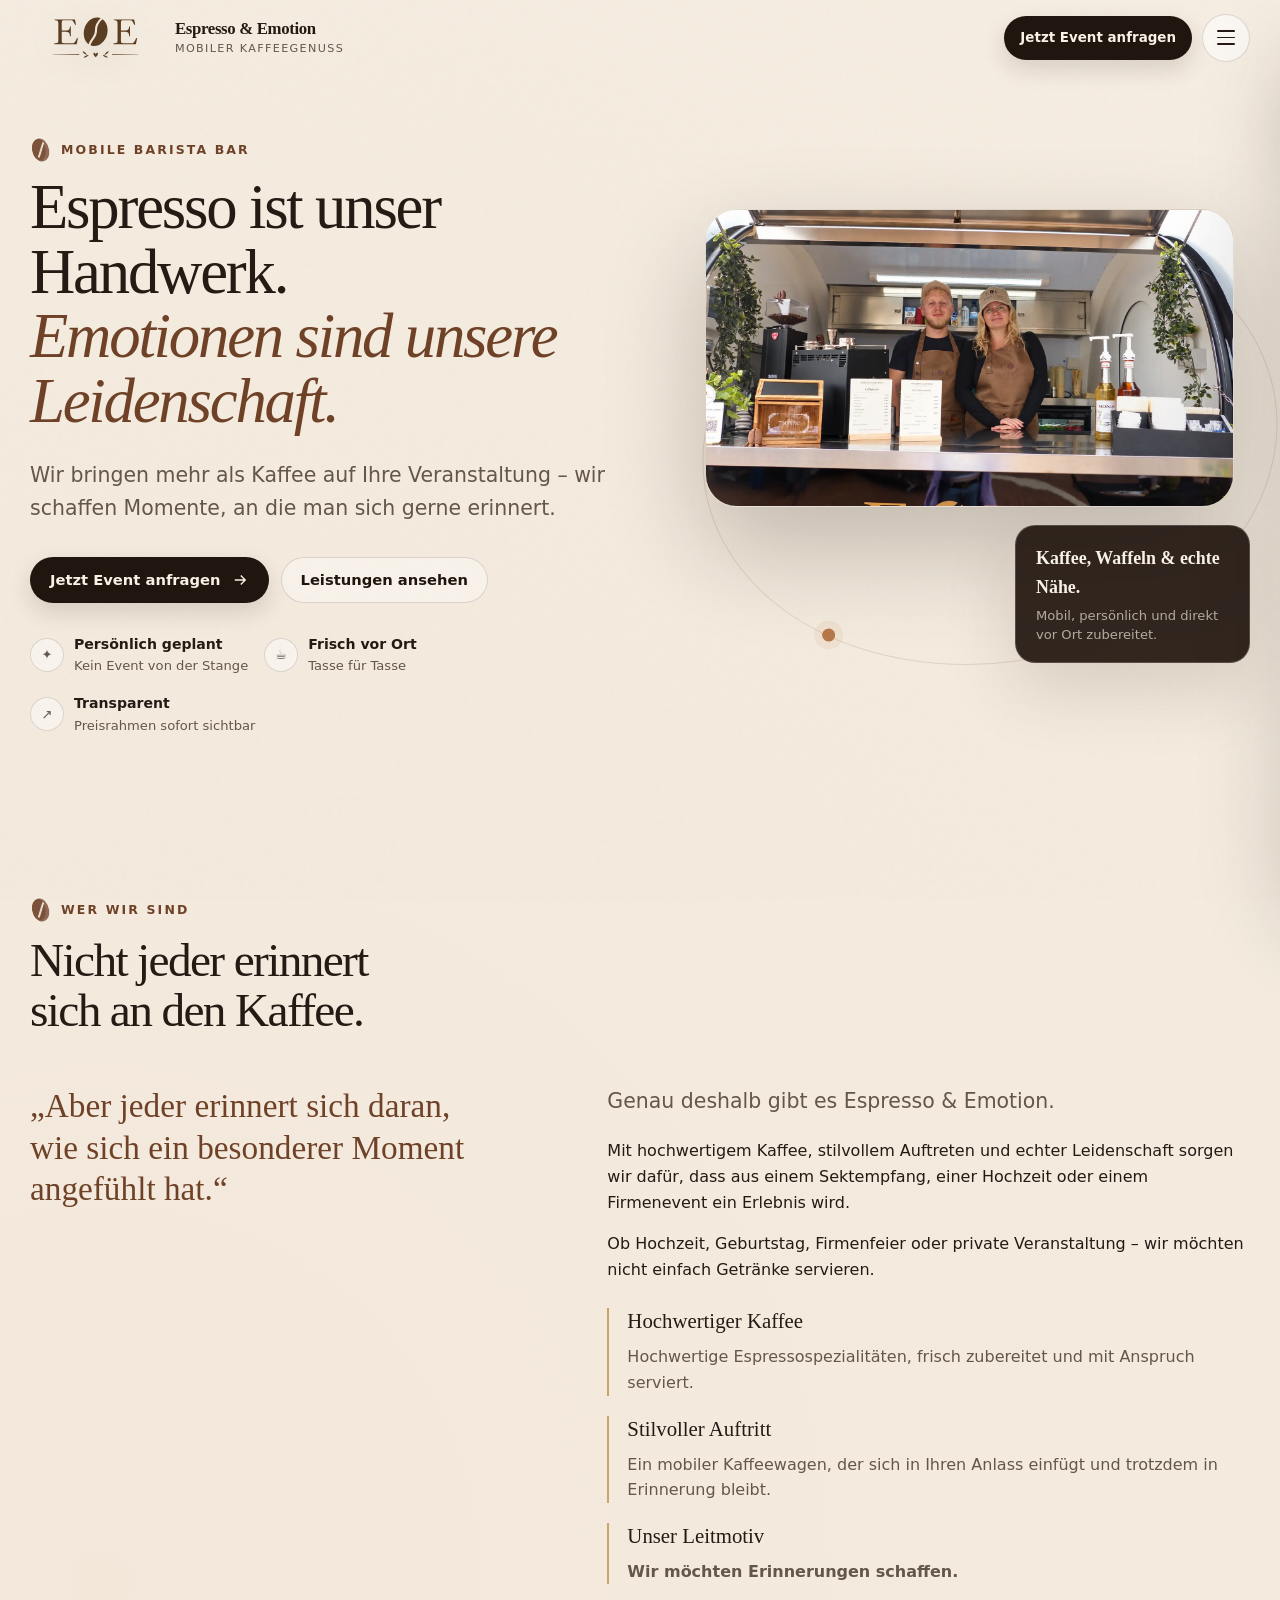
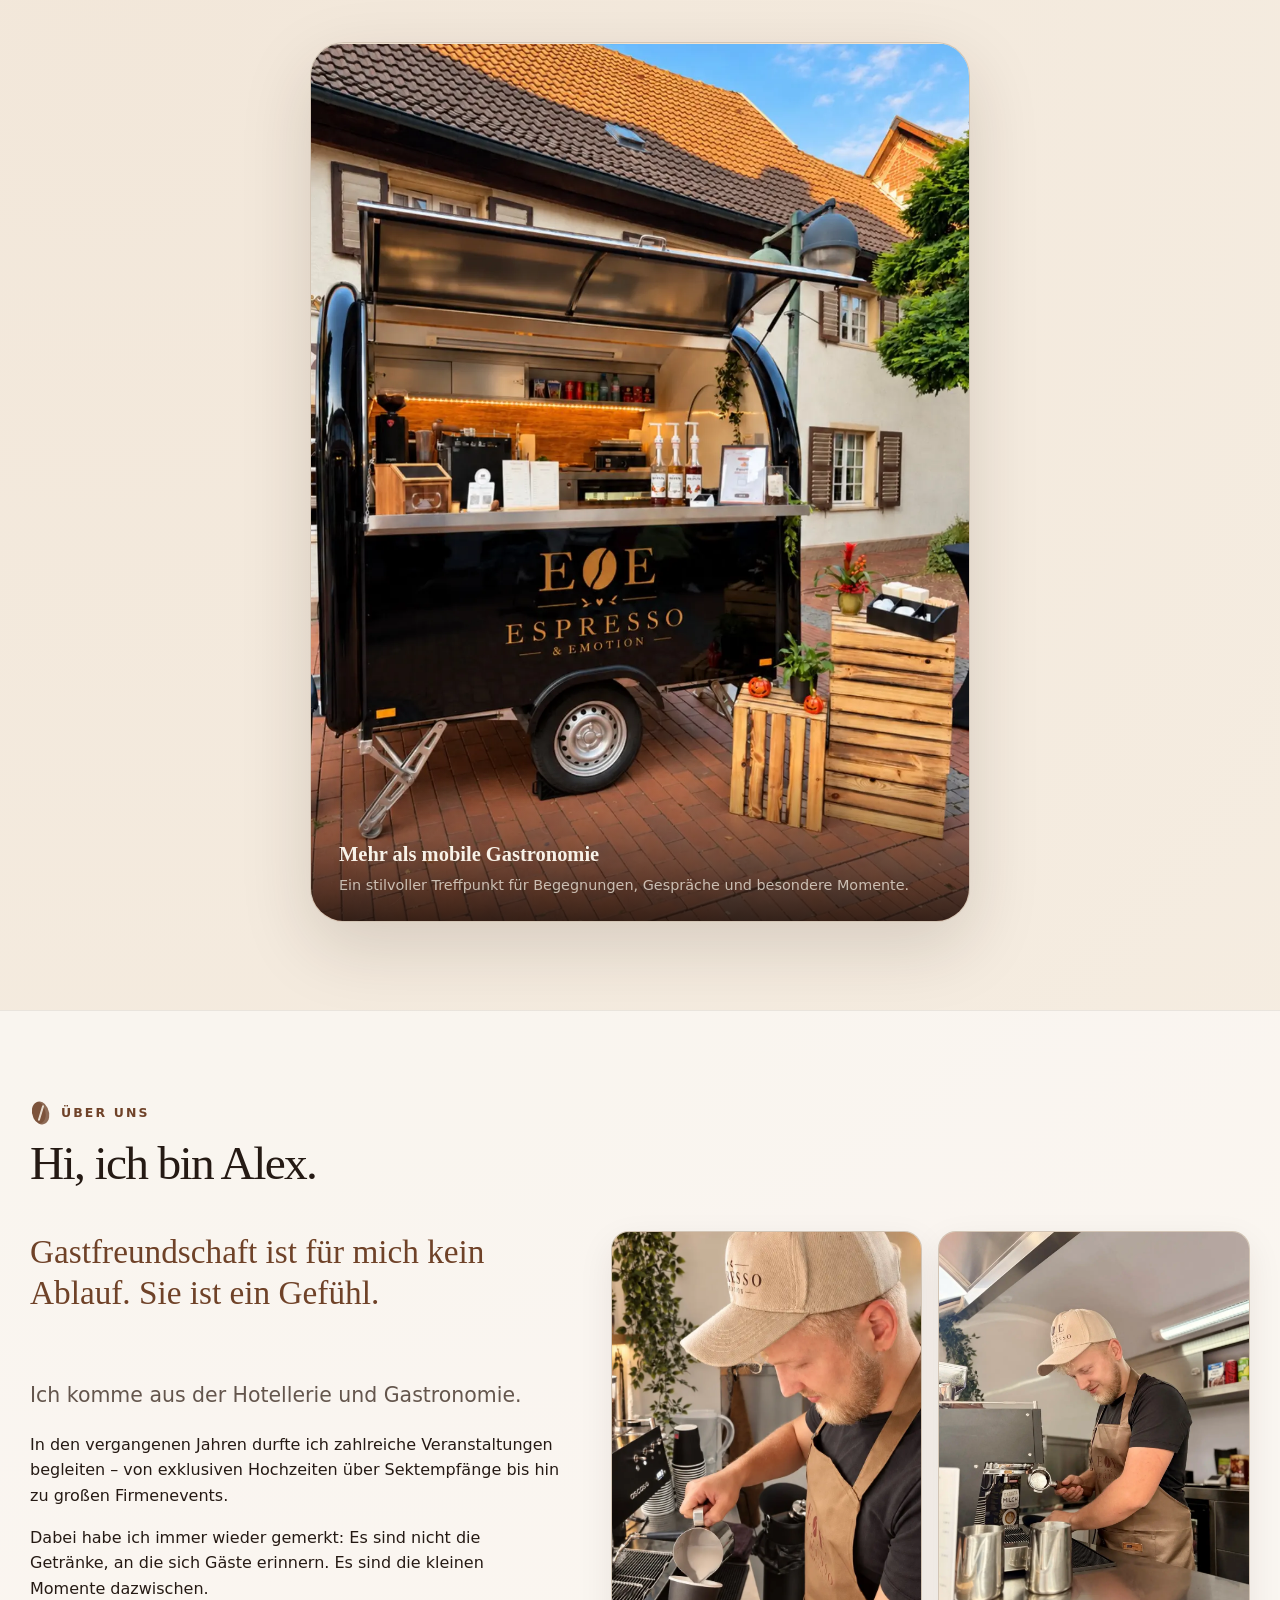
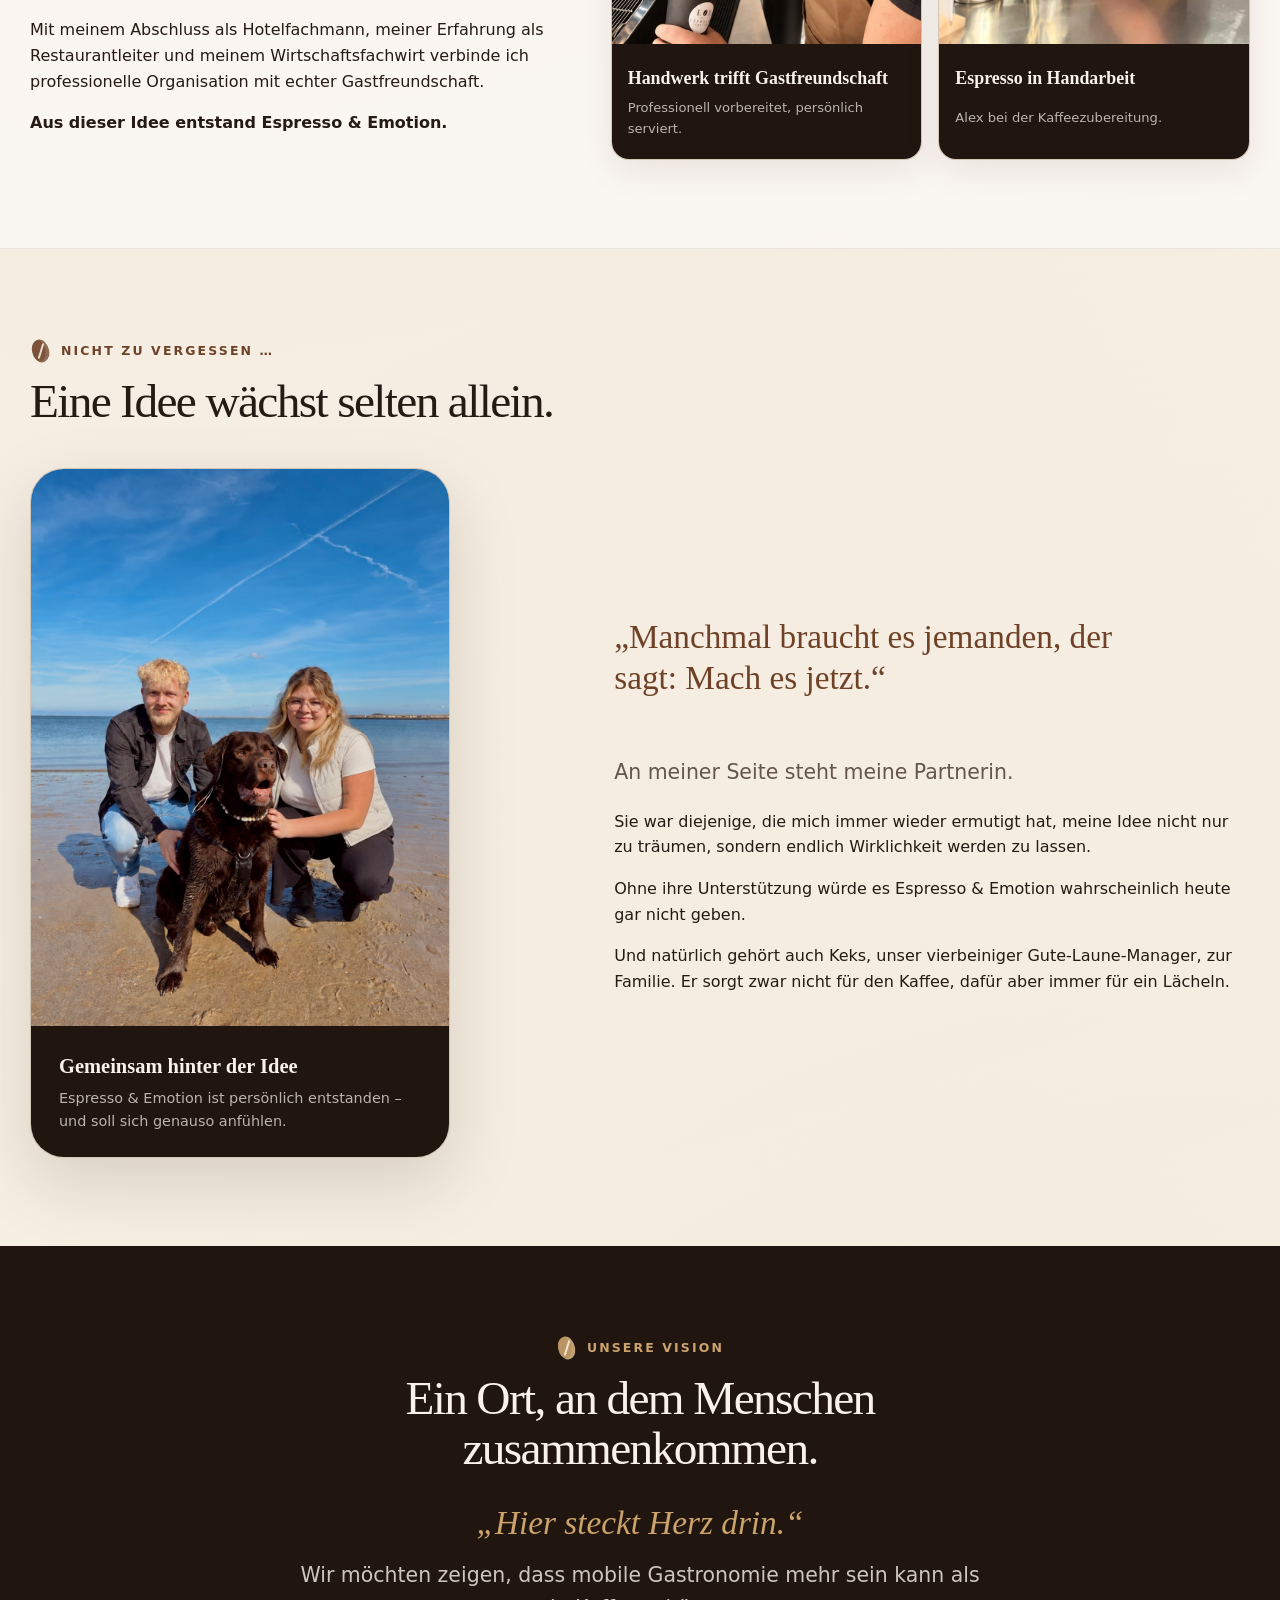
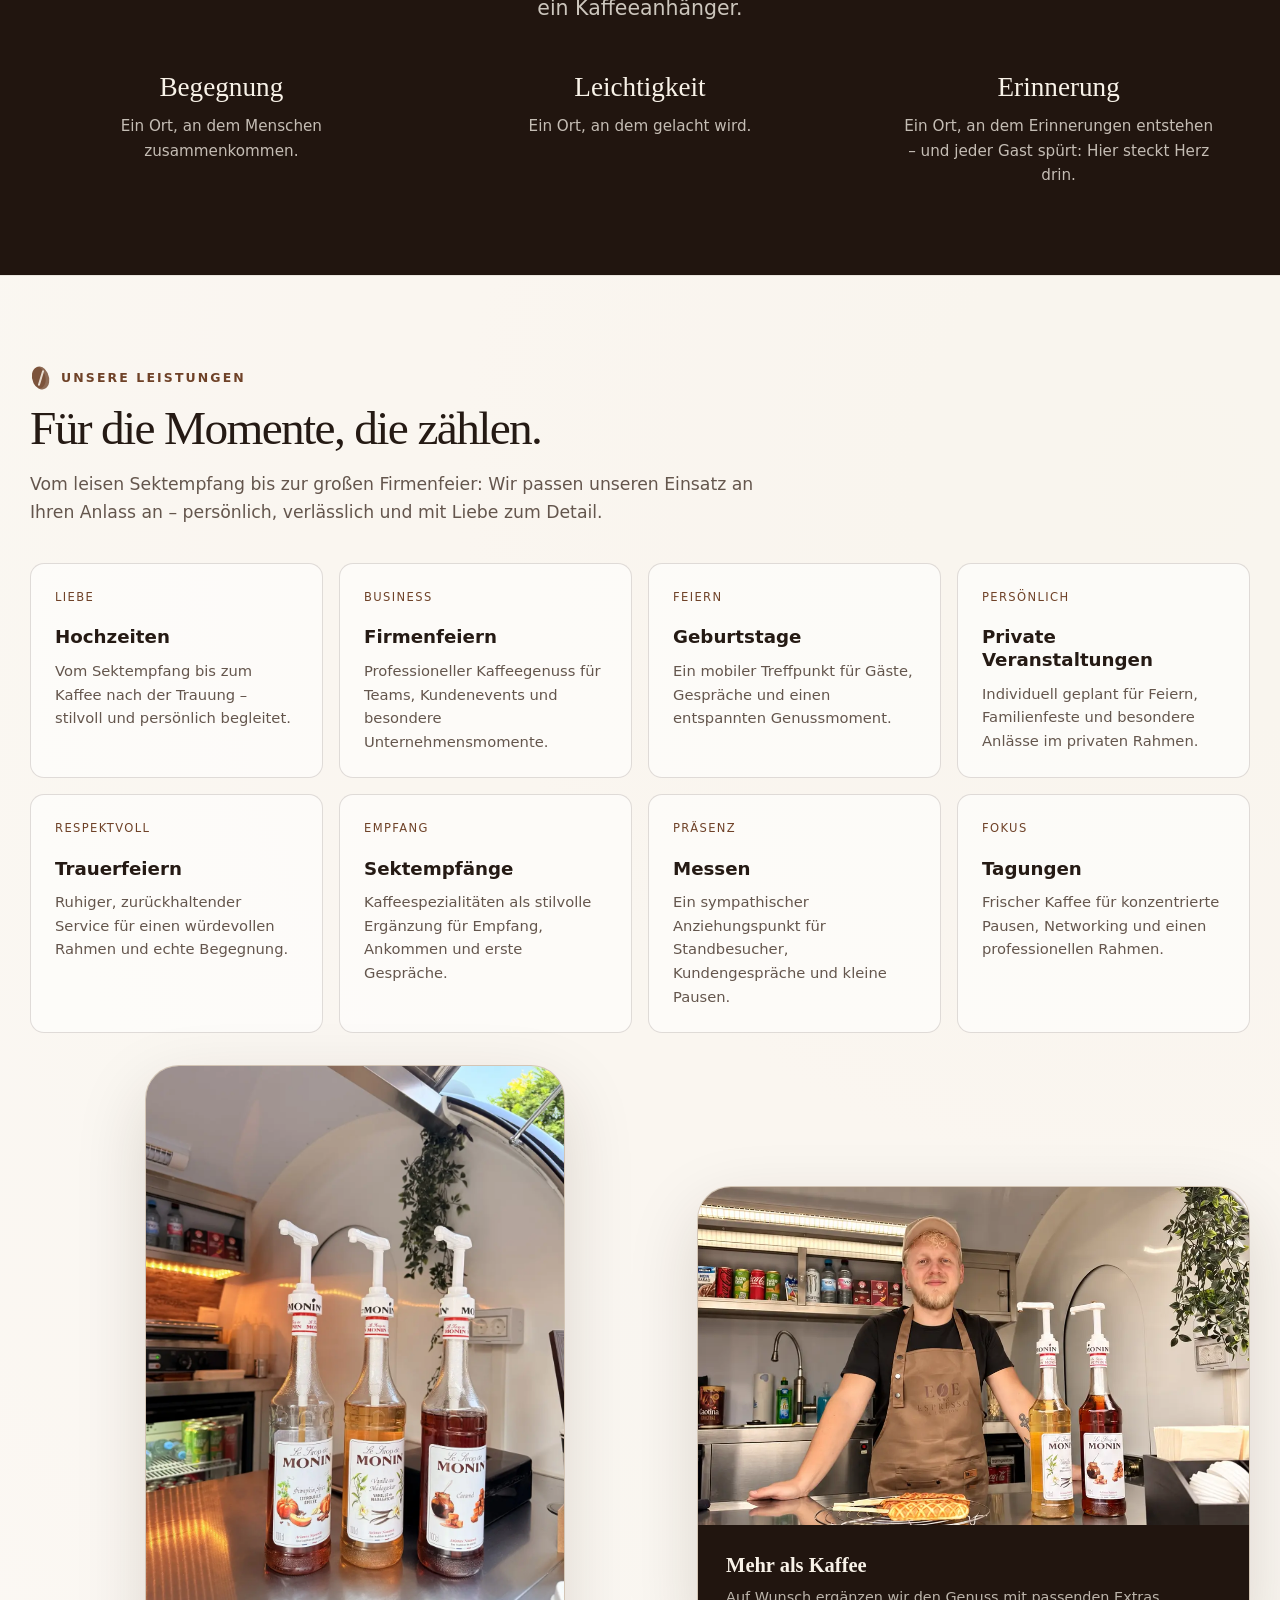
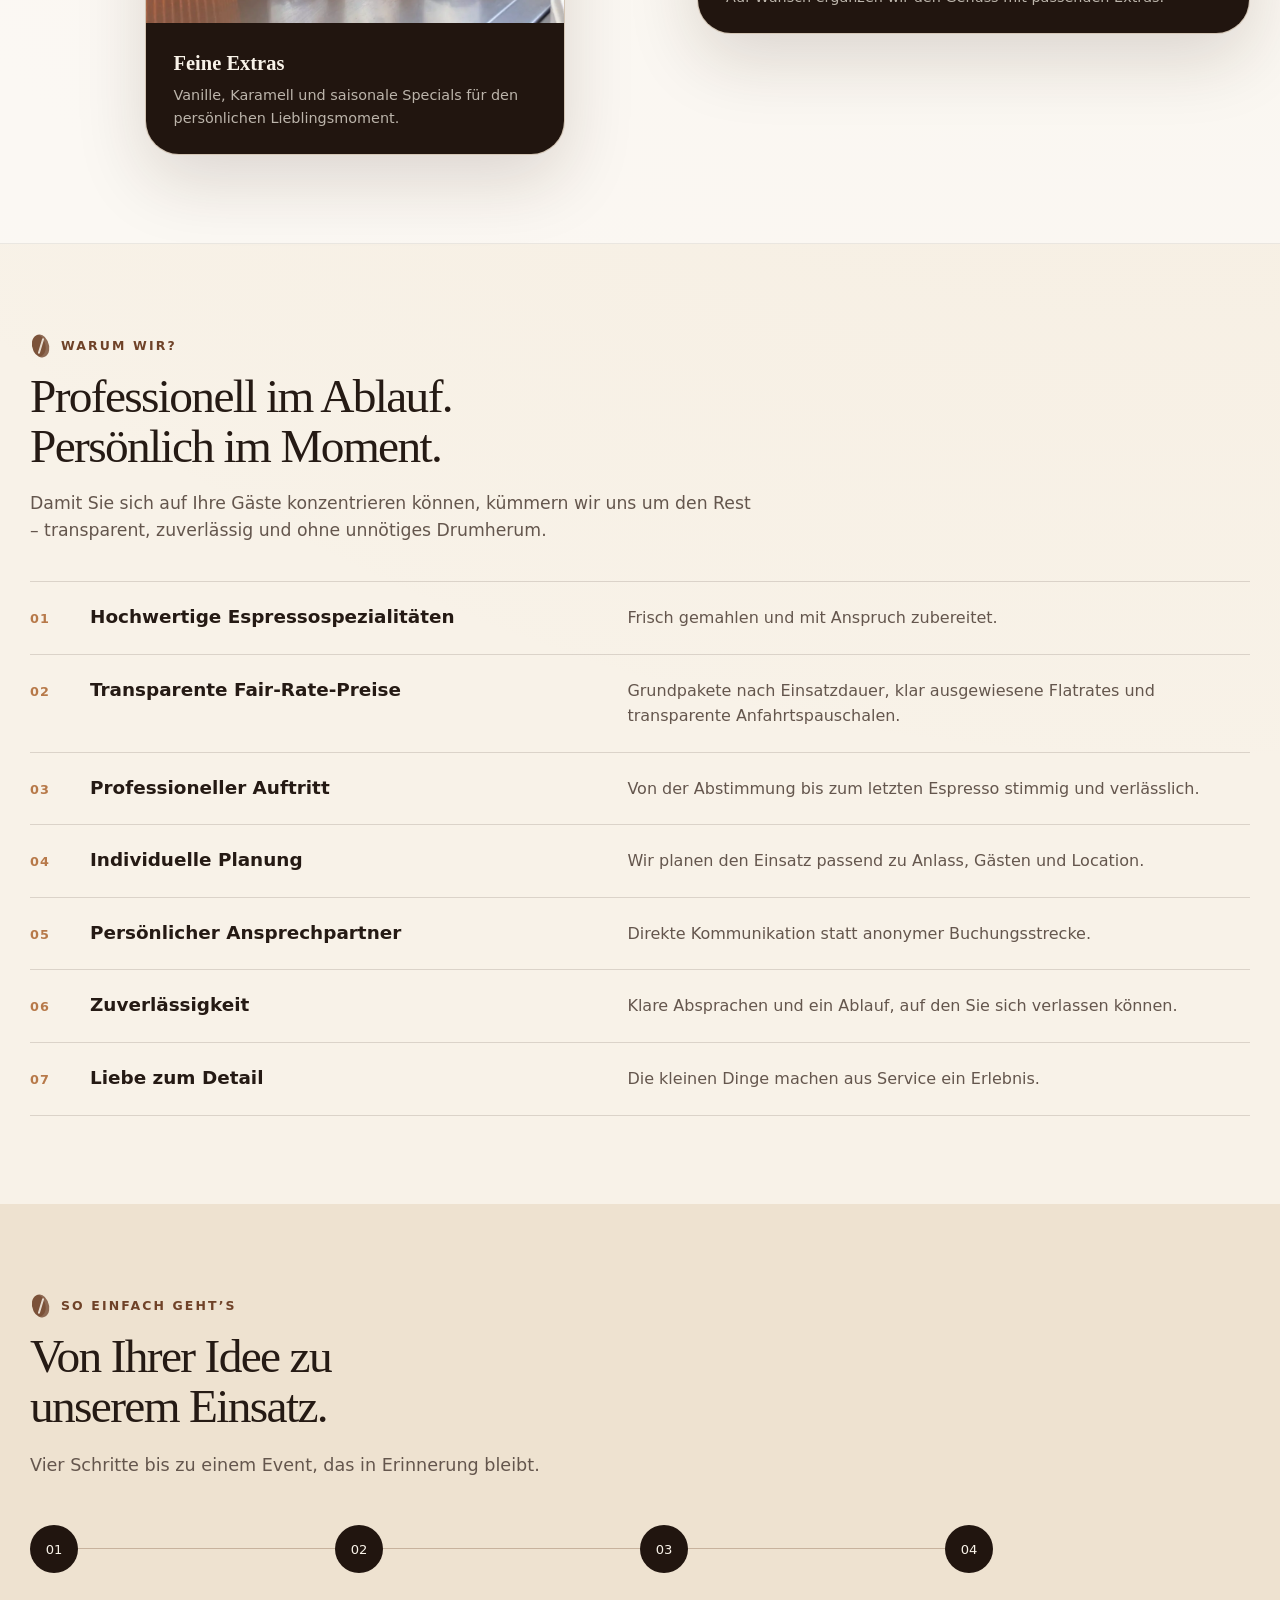
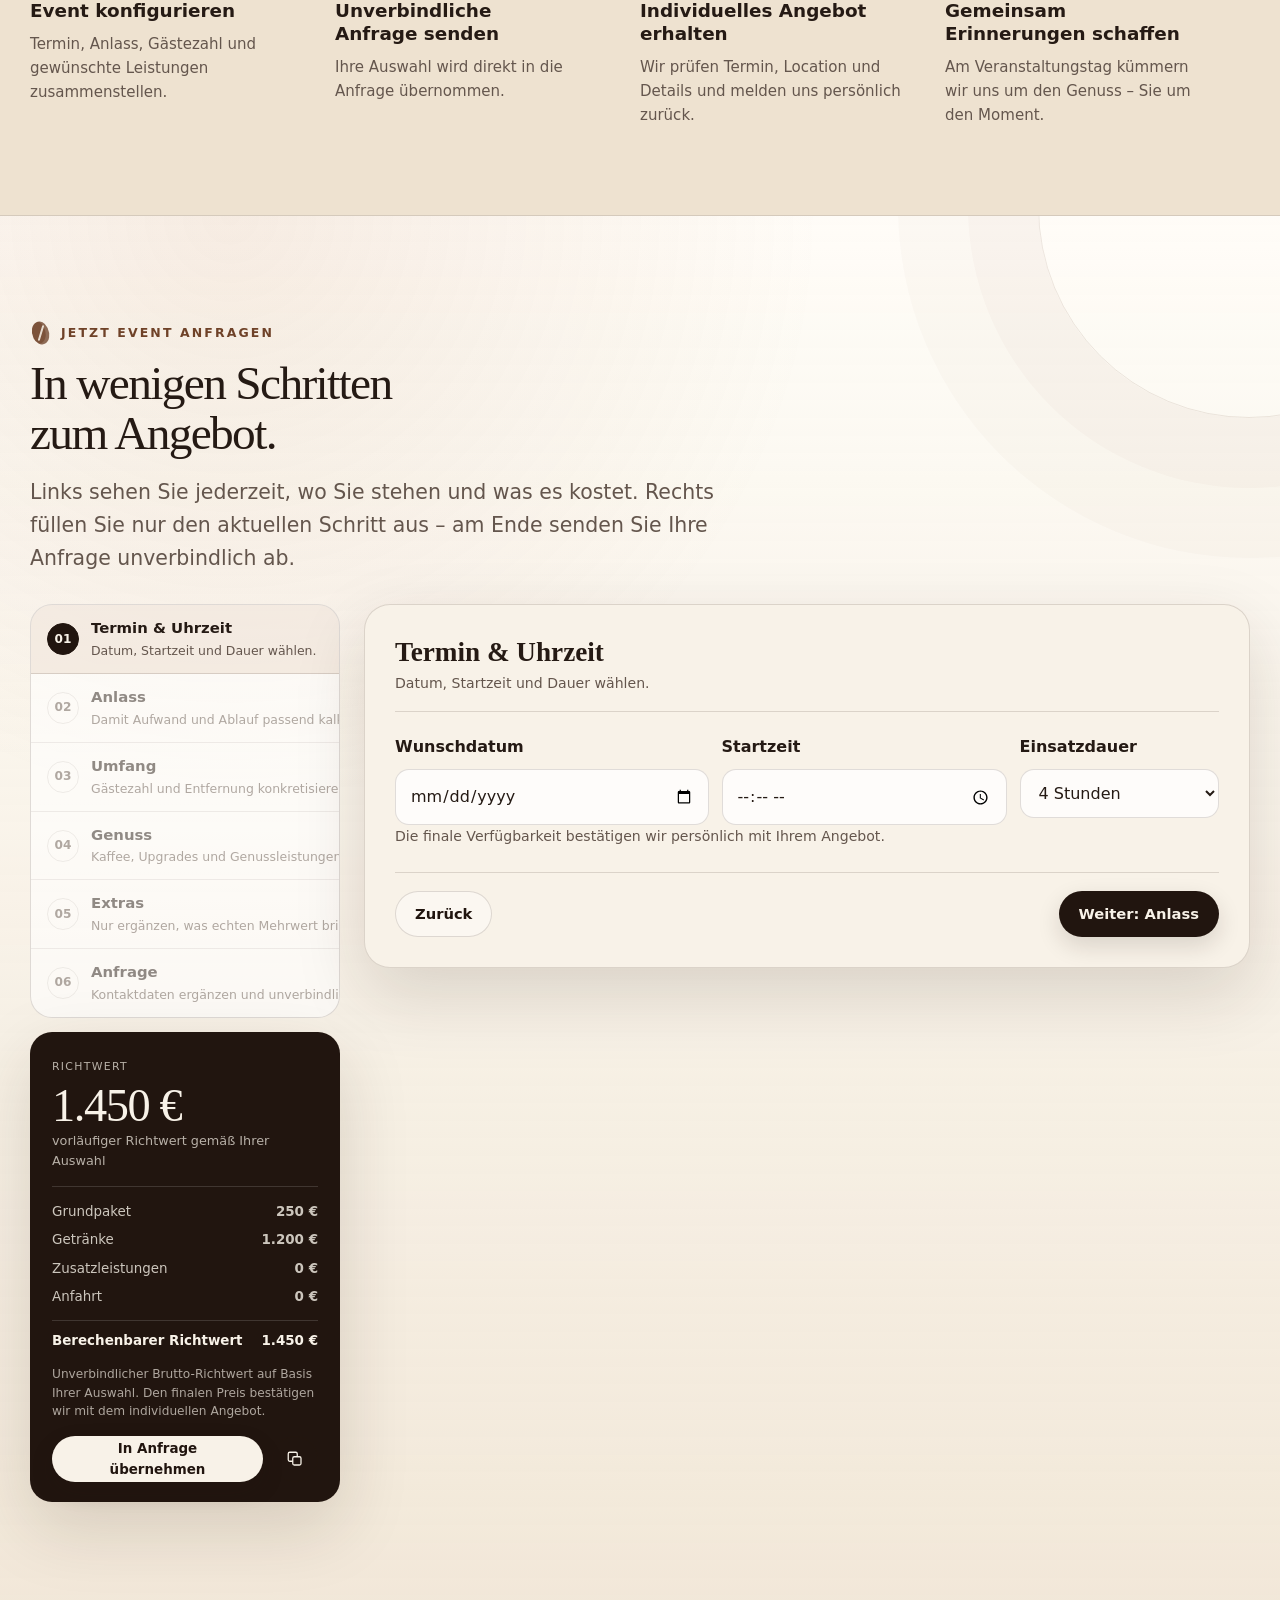
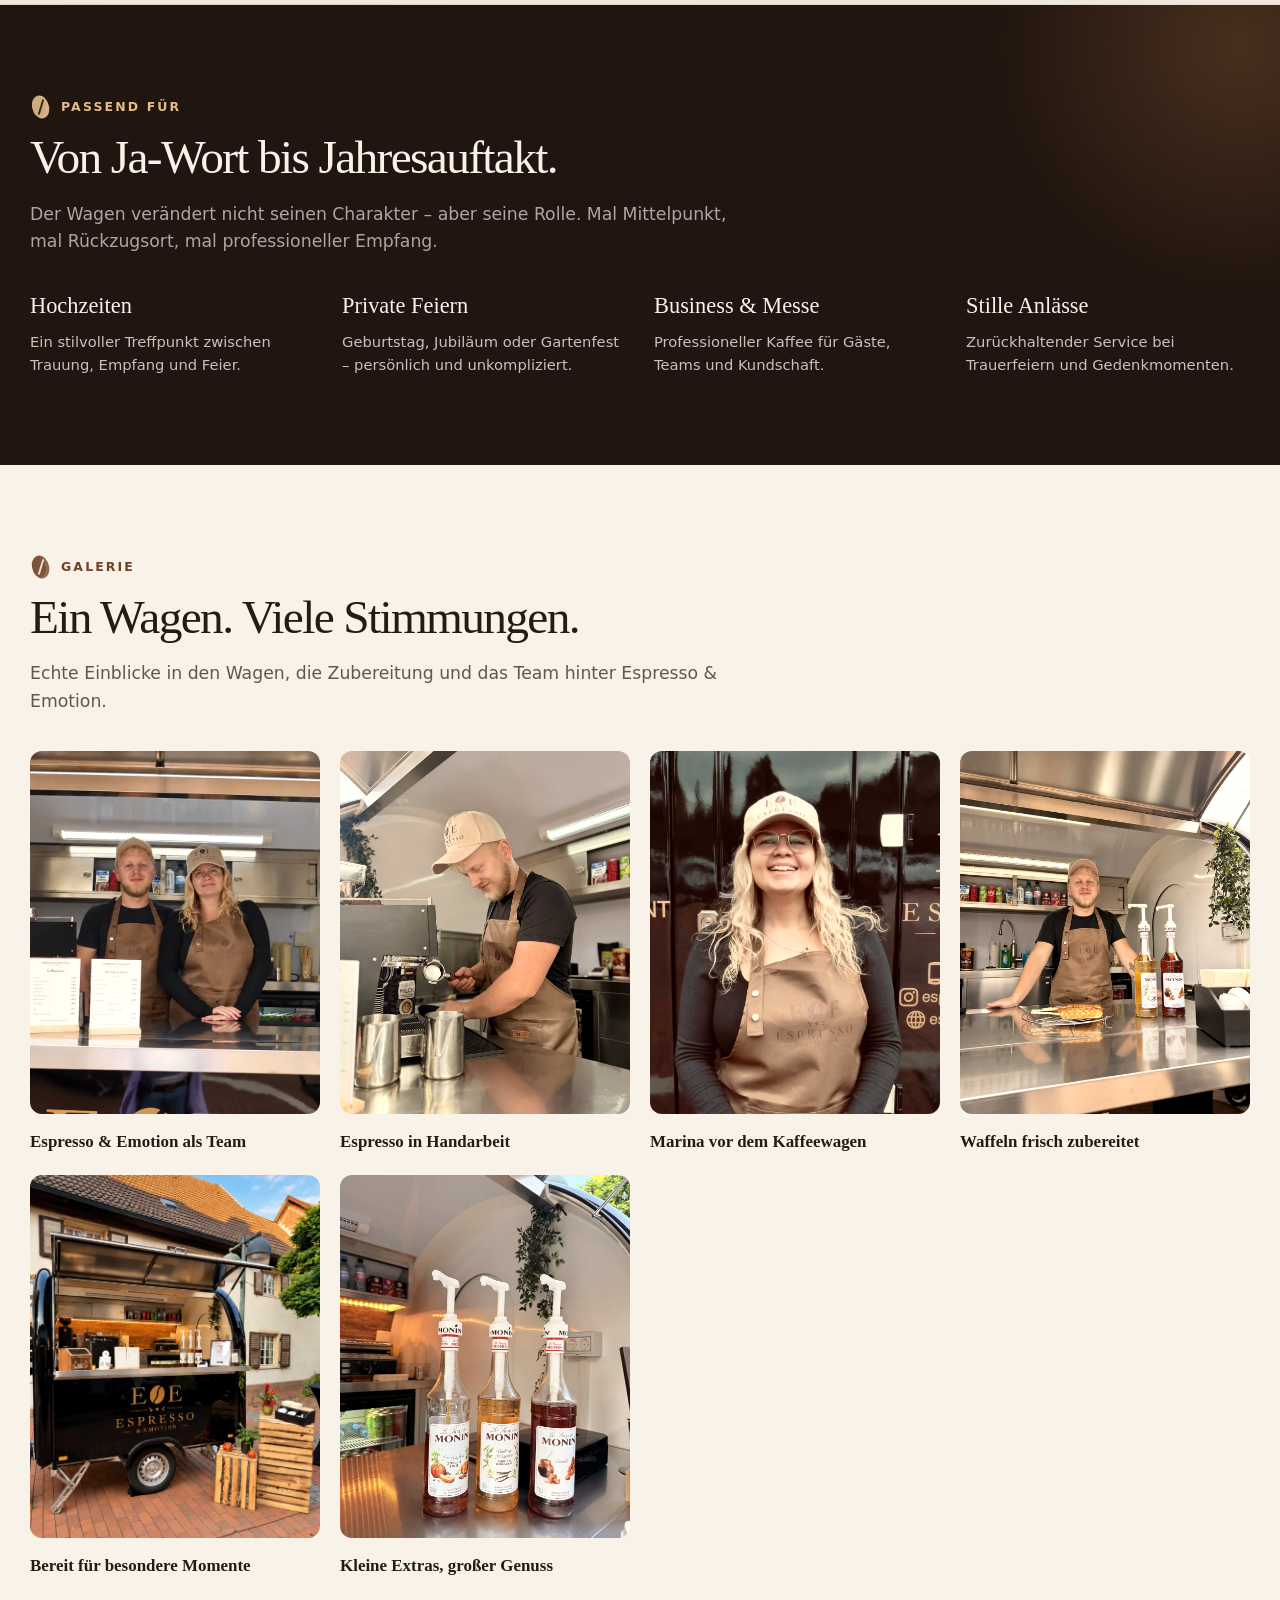
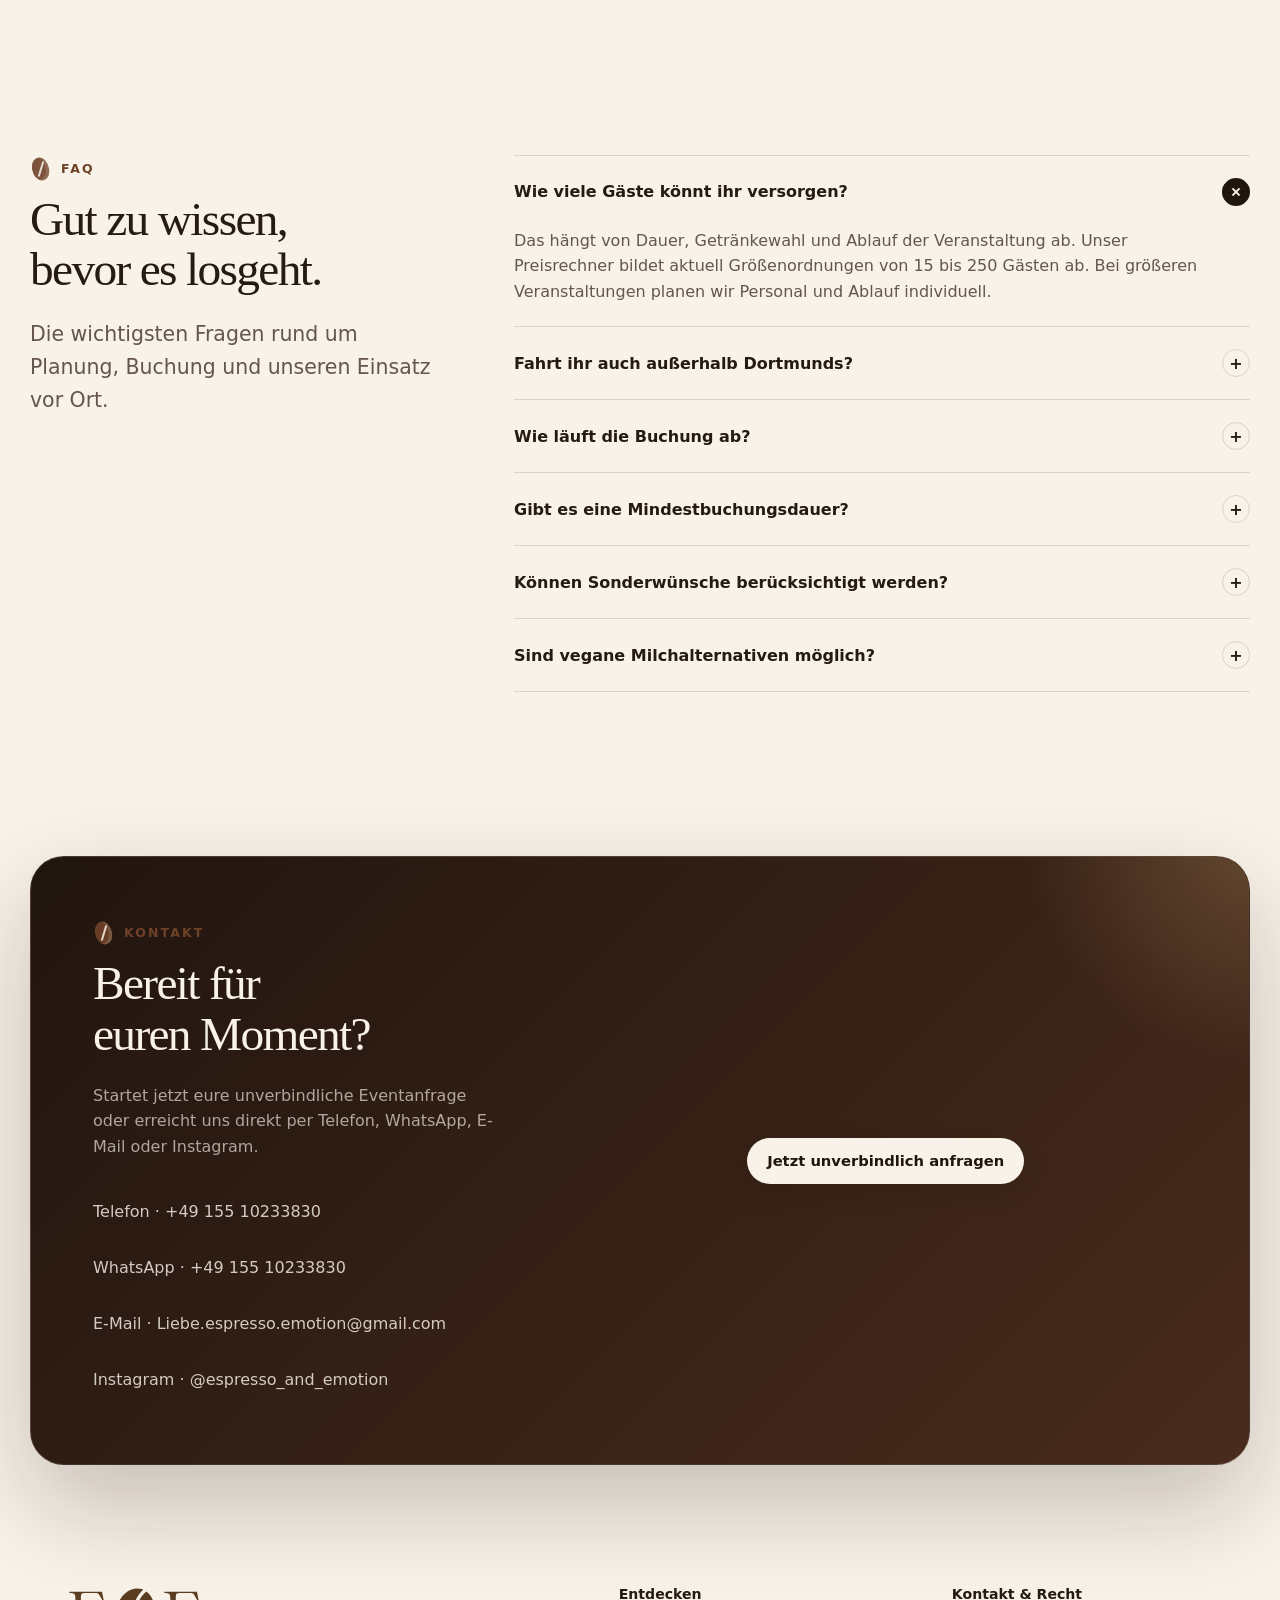
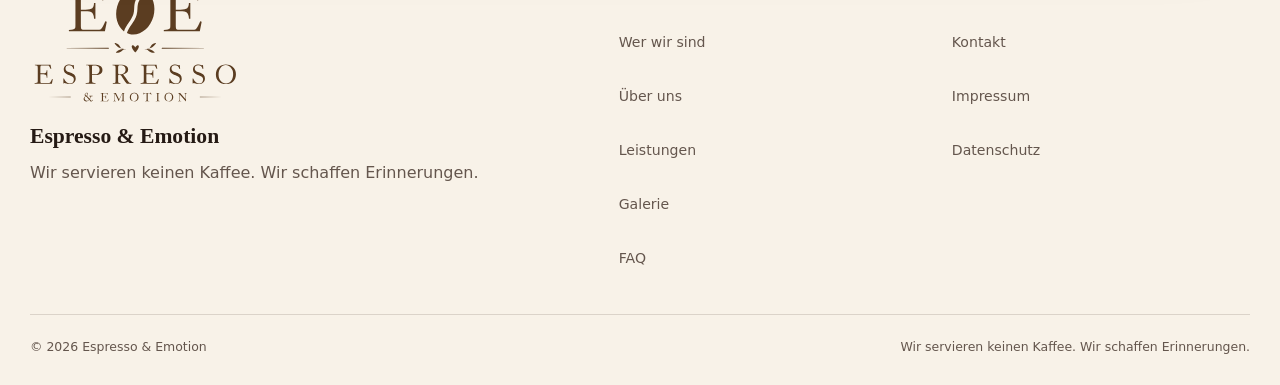
==== commit d63a84b1: "Show full wagon photo without cropping" ====
--- a/index.html
+++ b/index.html
@@ -17,7 +17,7 @@
 <link href="https://espresso-emotion.de/" rel="canonical"/>
 <link href="assets/img/logo-mark.svg" rel="icon" type="image/svg+xml"/>
 <link rel="stylesheet" href="assets/css/styles.css?v=20260920-reasons">
-<link rel="stylesheet" href="assets/css/editorial.css?v=20260920-3">
+<link rel="stylesheet" href="assets/css/editorial.css?v=20261006-1">
 <noscript><style>[data-reveal]{opacity:1!important;transform:none!important}</style></noscript>
 <script type="application/ld+json">
 {"@context":"https://schema.org","@type":"LocalBusiness","name":"Espresso & Emotion",
@@ -121,7 +121,7 @@
 <div class="feature-line"><span class="feature-num">03</span><div><h3>Unser Leitmotiv</h3><p><strong>Wir möchten Erinnerungen schaffen.</strong></p></div></div>
 </div>
 </div>
-<figure class="story-photo story-photo-wide" data-reveal=""><img alt="Der vollständig aufgebaute mobile Kaffeewagen von Espresso &amp; Emotion bei einem Markt" decoding="async" loading="lazy" src="assets/img/kaffeewagen-kreativmarkt.webp" width="1206" height="1608"/><figcaption><strong>Mehr als mobile Gastronomie</strong><span>Ein stilvoller Treffpunkt für Begegnungen, Gespräche und besondere Momente.</span></figcaption></figure>
+<figure class="story-photo story-photo-wide story-photo-show-full" data-reveal=""><img alt="Der vollständig aufgebaute mobile Kaffeewagen von Espresso &amp; Emotion bei einem Markt" decoding="async" loading="lazy" src="assets/img/kaffeewagen-kreativmarkt.webp" width="1206" height="1608"/><figcaption><strong>Mehr als mobile Gastronomie</strong><span>Ein stilvoller Treffpunkt für Begegnungen, Gespräche und besondere Momente.</span></figcaption></figure>
 </div>
 </section>
 <section class="section section-paper" id="ueber-uns">
--- a/assets/css/editorial.css
+++ b/assets/css/editorial.css
@@ -19,6 +19,21 @@
 #wer-wir-sind .feature-line h3 { font-family: Georgia, serif; font-size: 1.3rem; font-weight: 400; }
 #wer-wir-sind .story-photo-wide { min-height: 0; aspect-ratio: 2048 / 1152; max-height: 460px; }
 #wer-wir-sind .story-photo-wide img { object-position: center; }
+#wer-wir-sind .story-photo-wide.story-photo-show-full {
+  width: min(100%, 660px);
+  max-height: none;
+  aspect-ratio: 1206 / 1608;
+  justify-self: center;
+}
+#wer-wir-sind .story-photo-wide.story-photo-show-full img {
+  position: absolute;
+  inset: 0;
+  width: 100%;
+  height: 100%;
+  object-fit: contain;
+  object-position: center;
+  background: var(--cream-2);
+}
 
 /* People: biography beside two portraits, family story beside one full photo. */
 #ueber-uns .intro-grid { grid-template-columns: 1fr 1.2fr; gap: 24px 48px; }
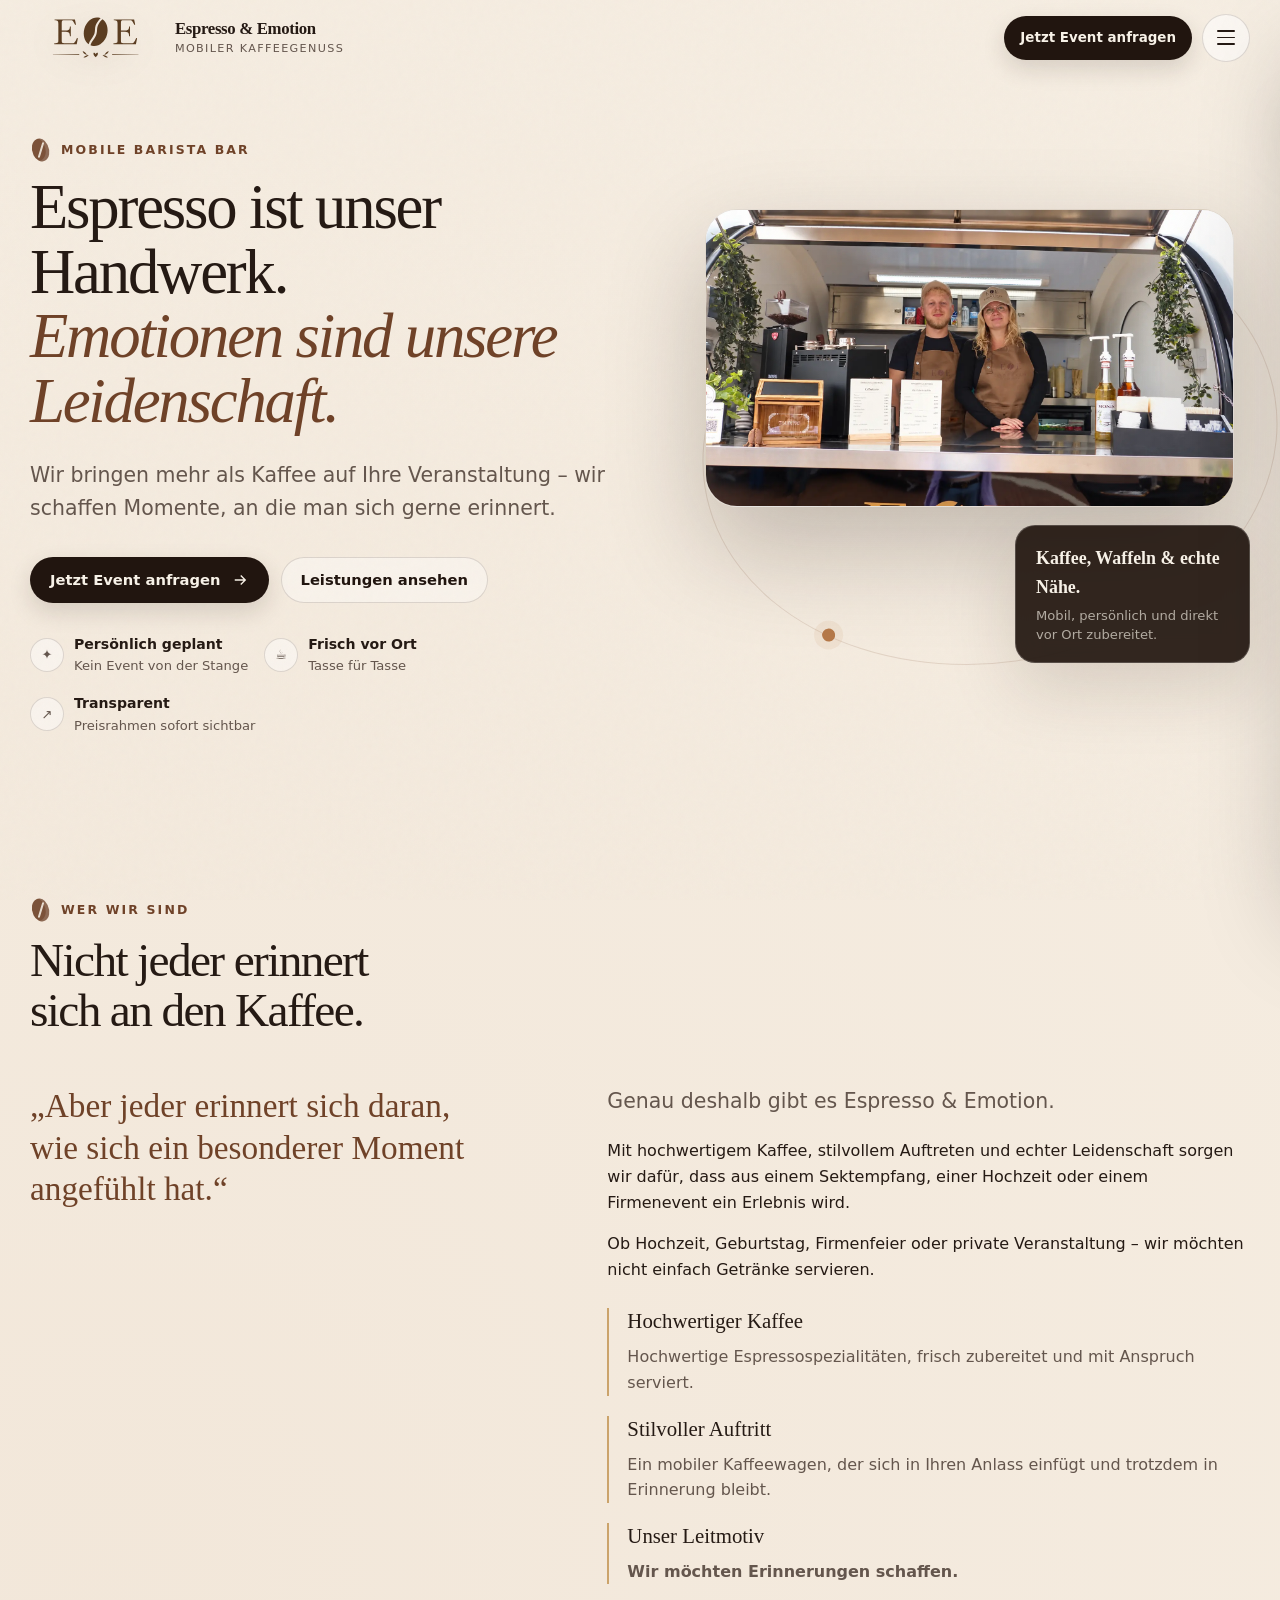
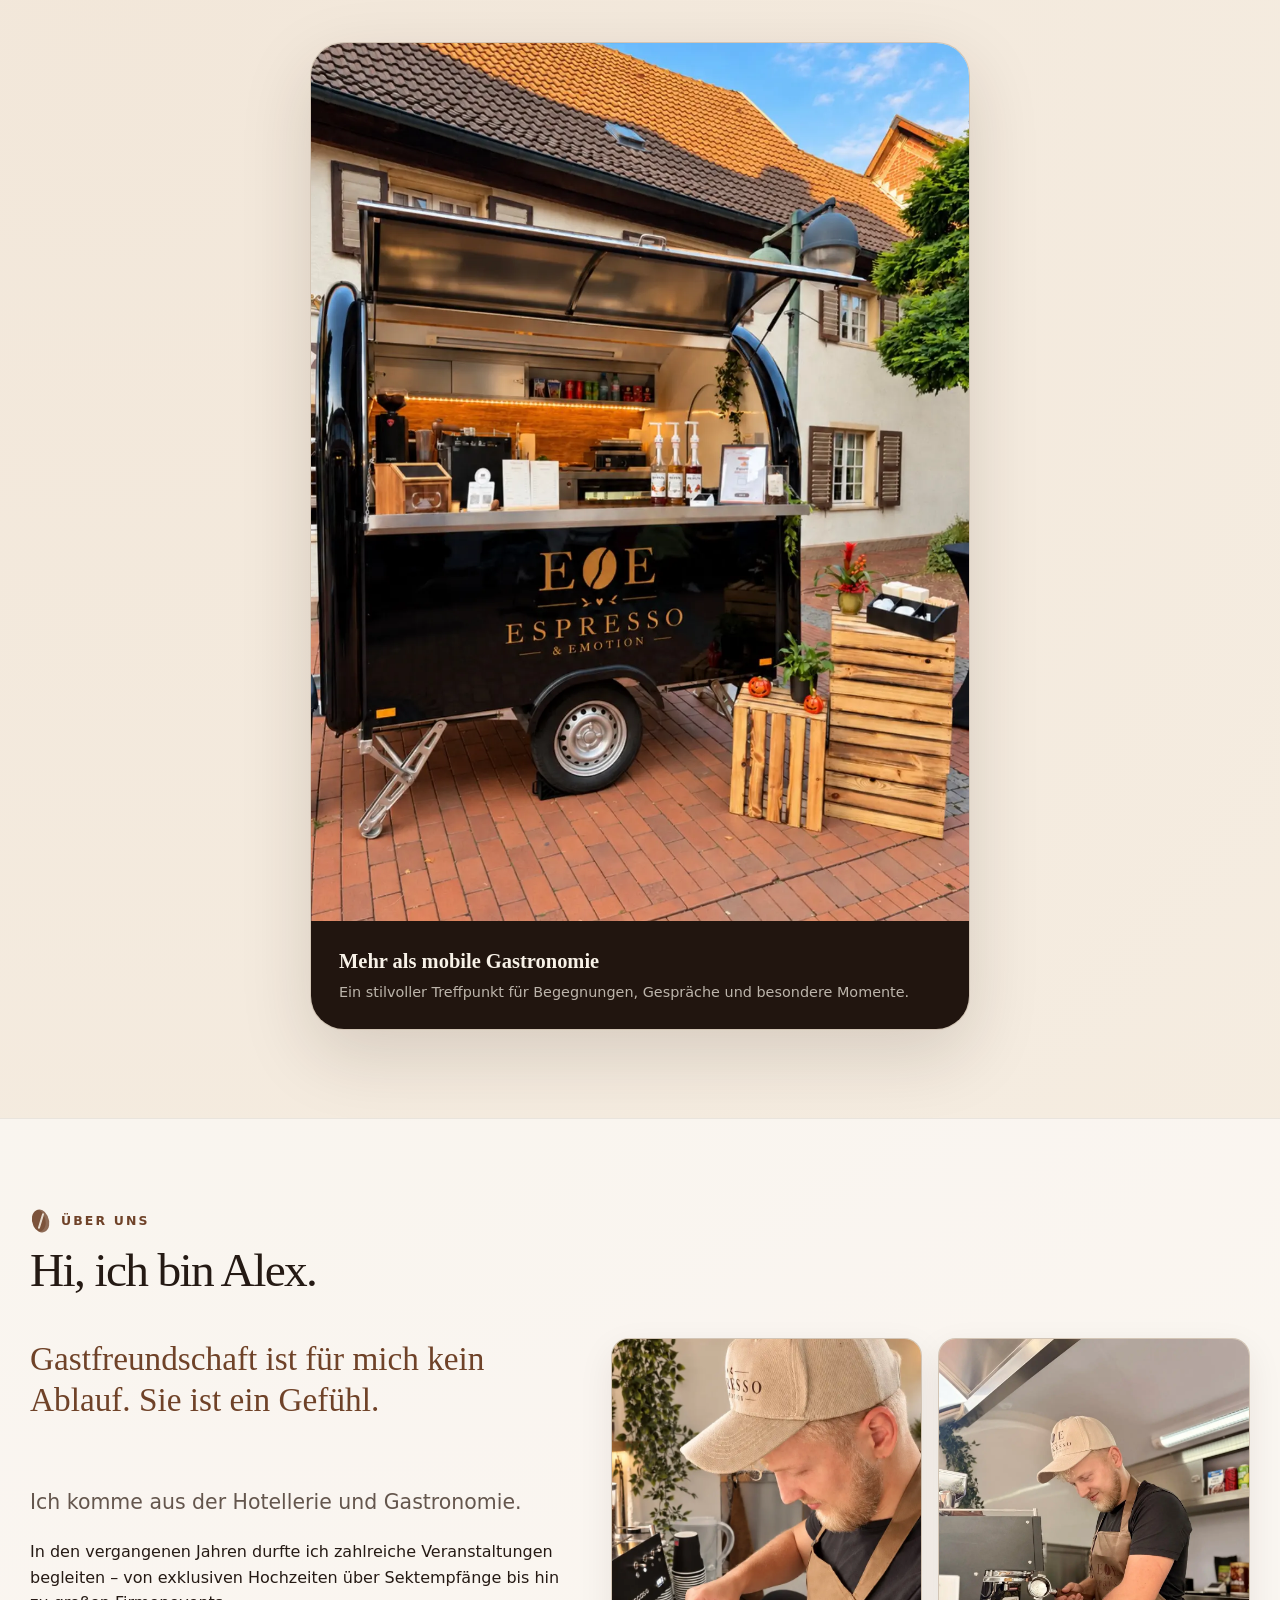
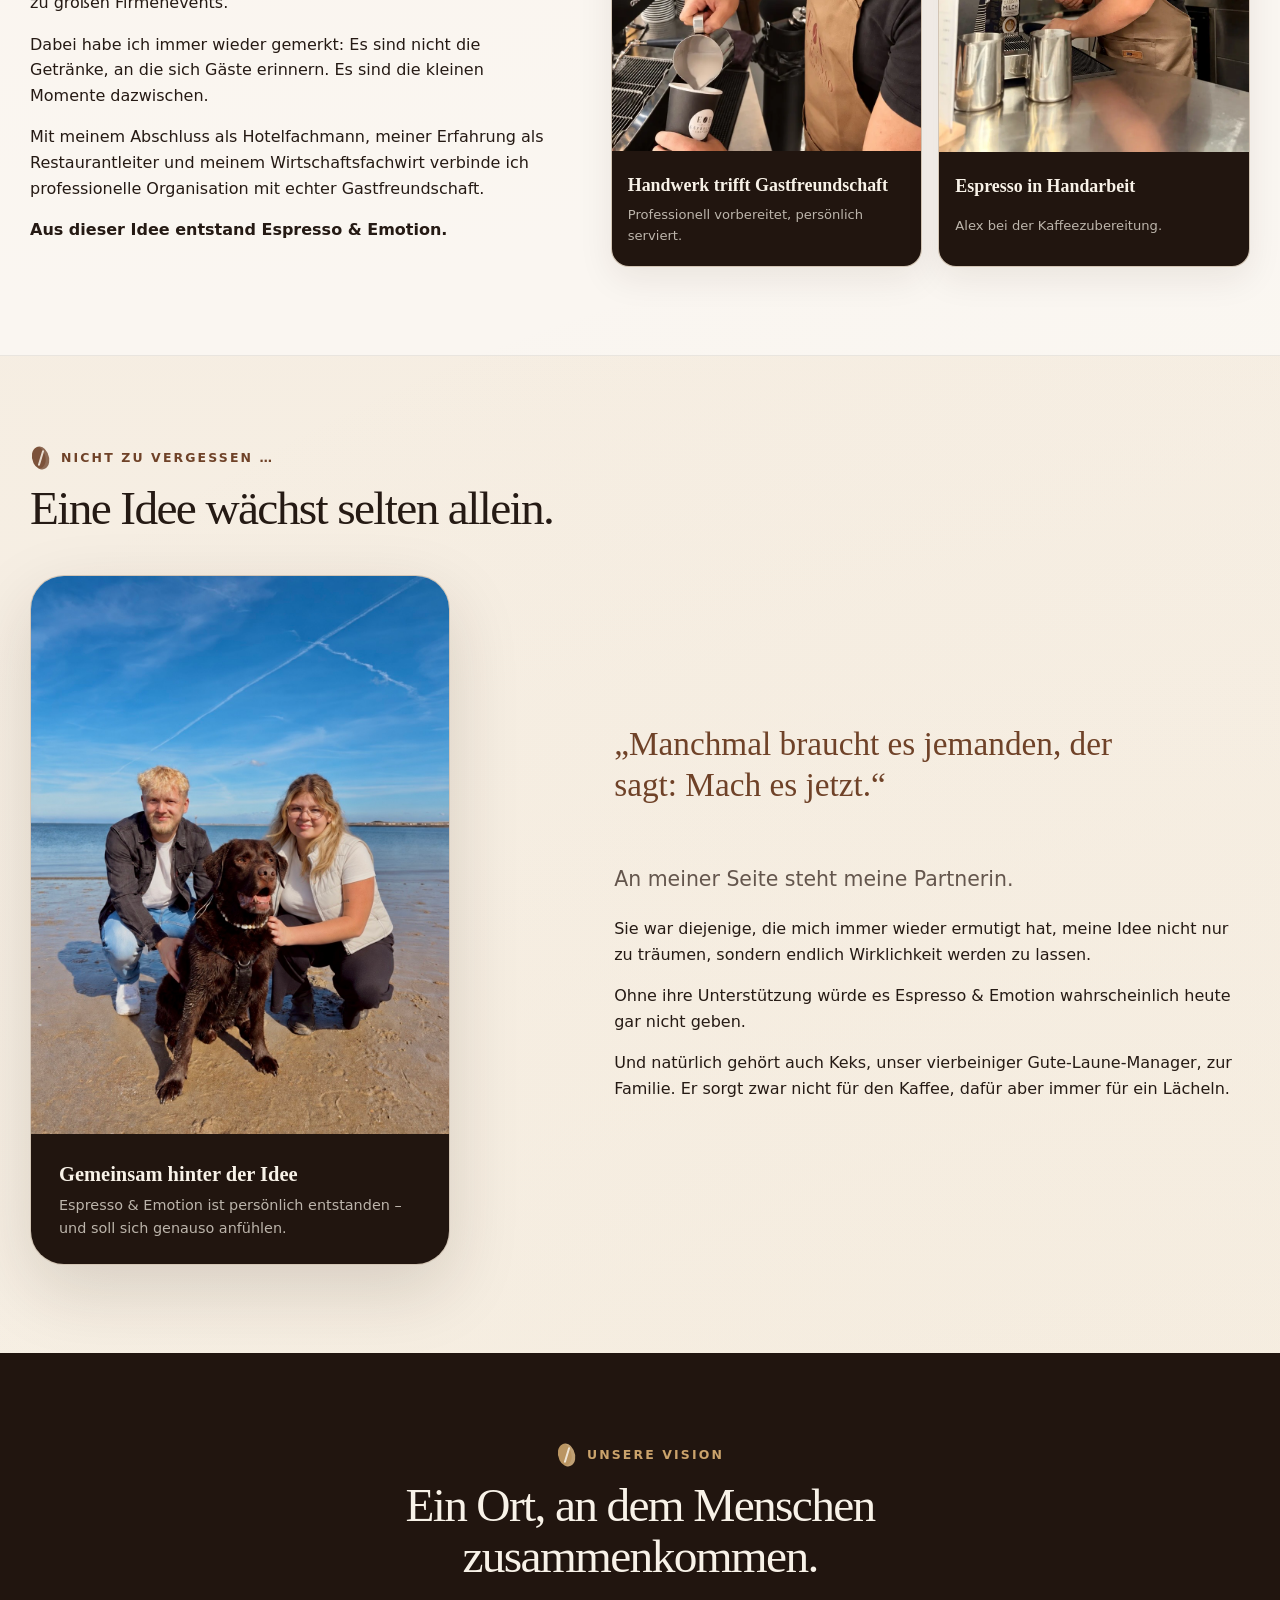
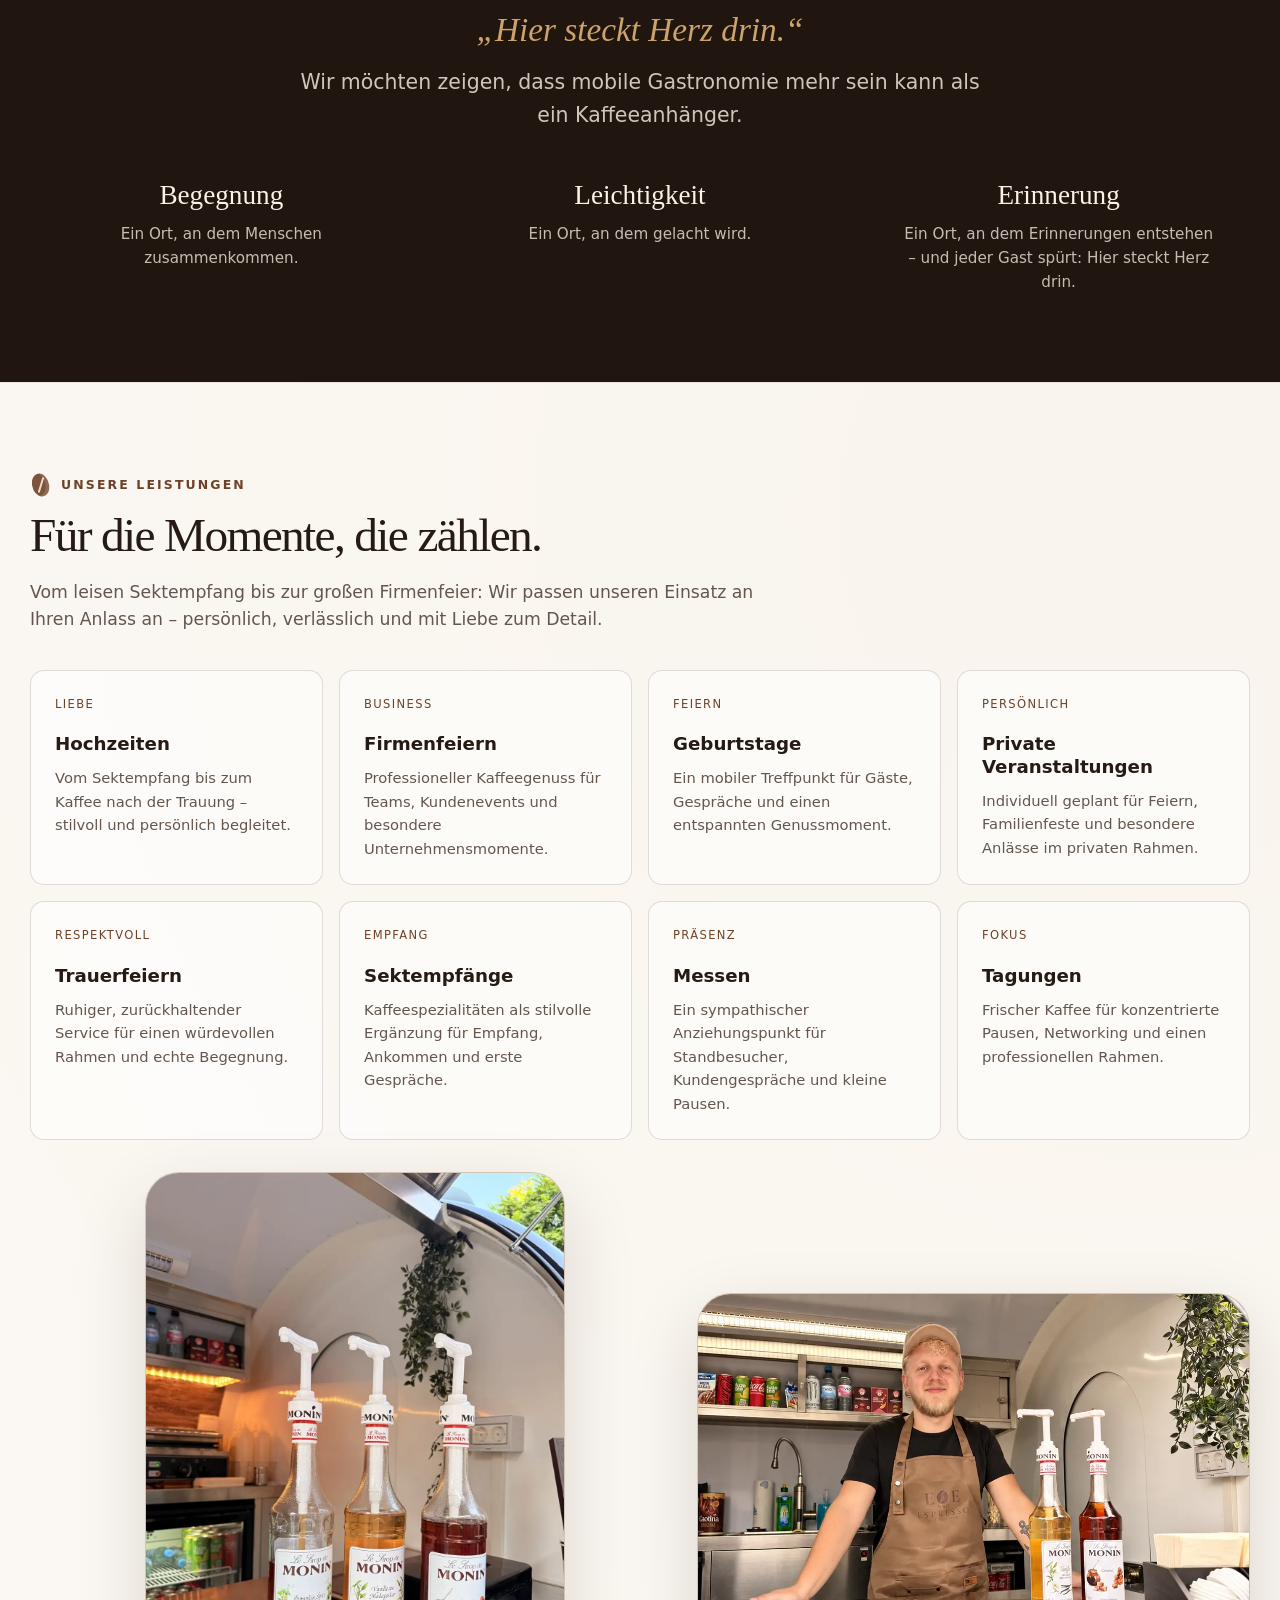
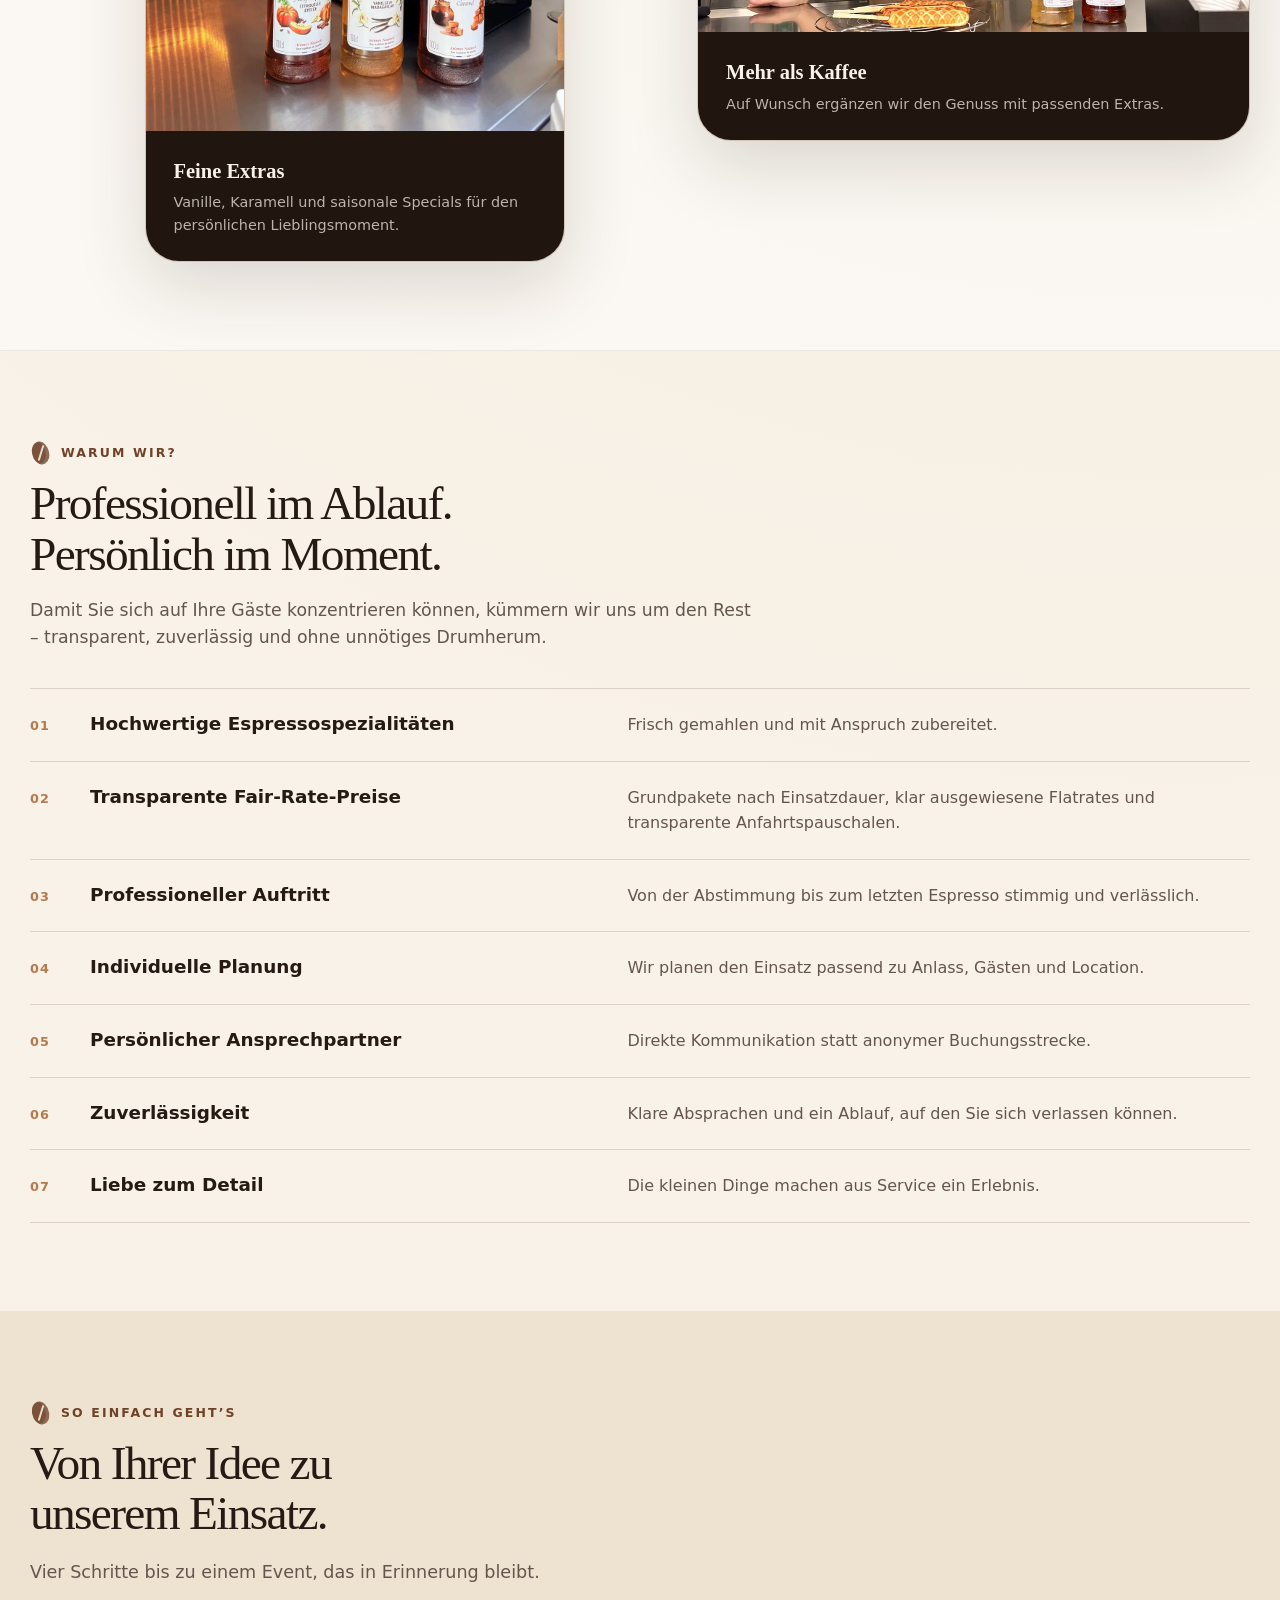
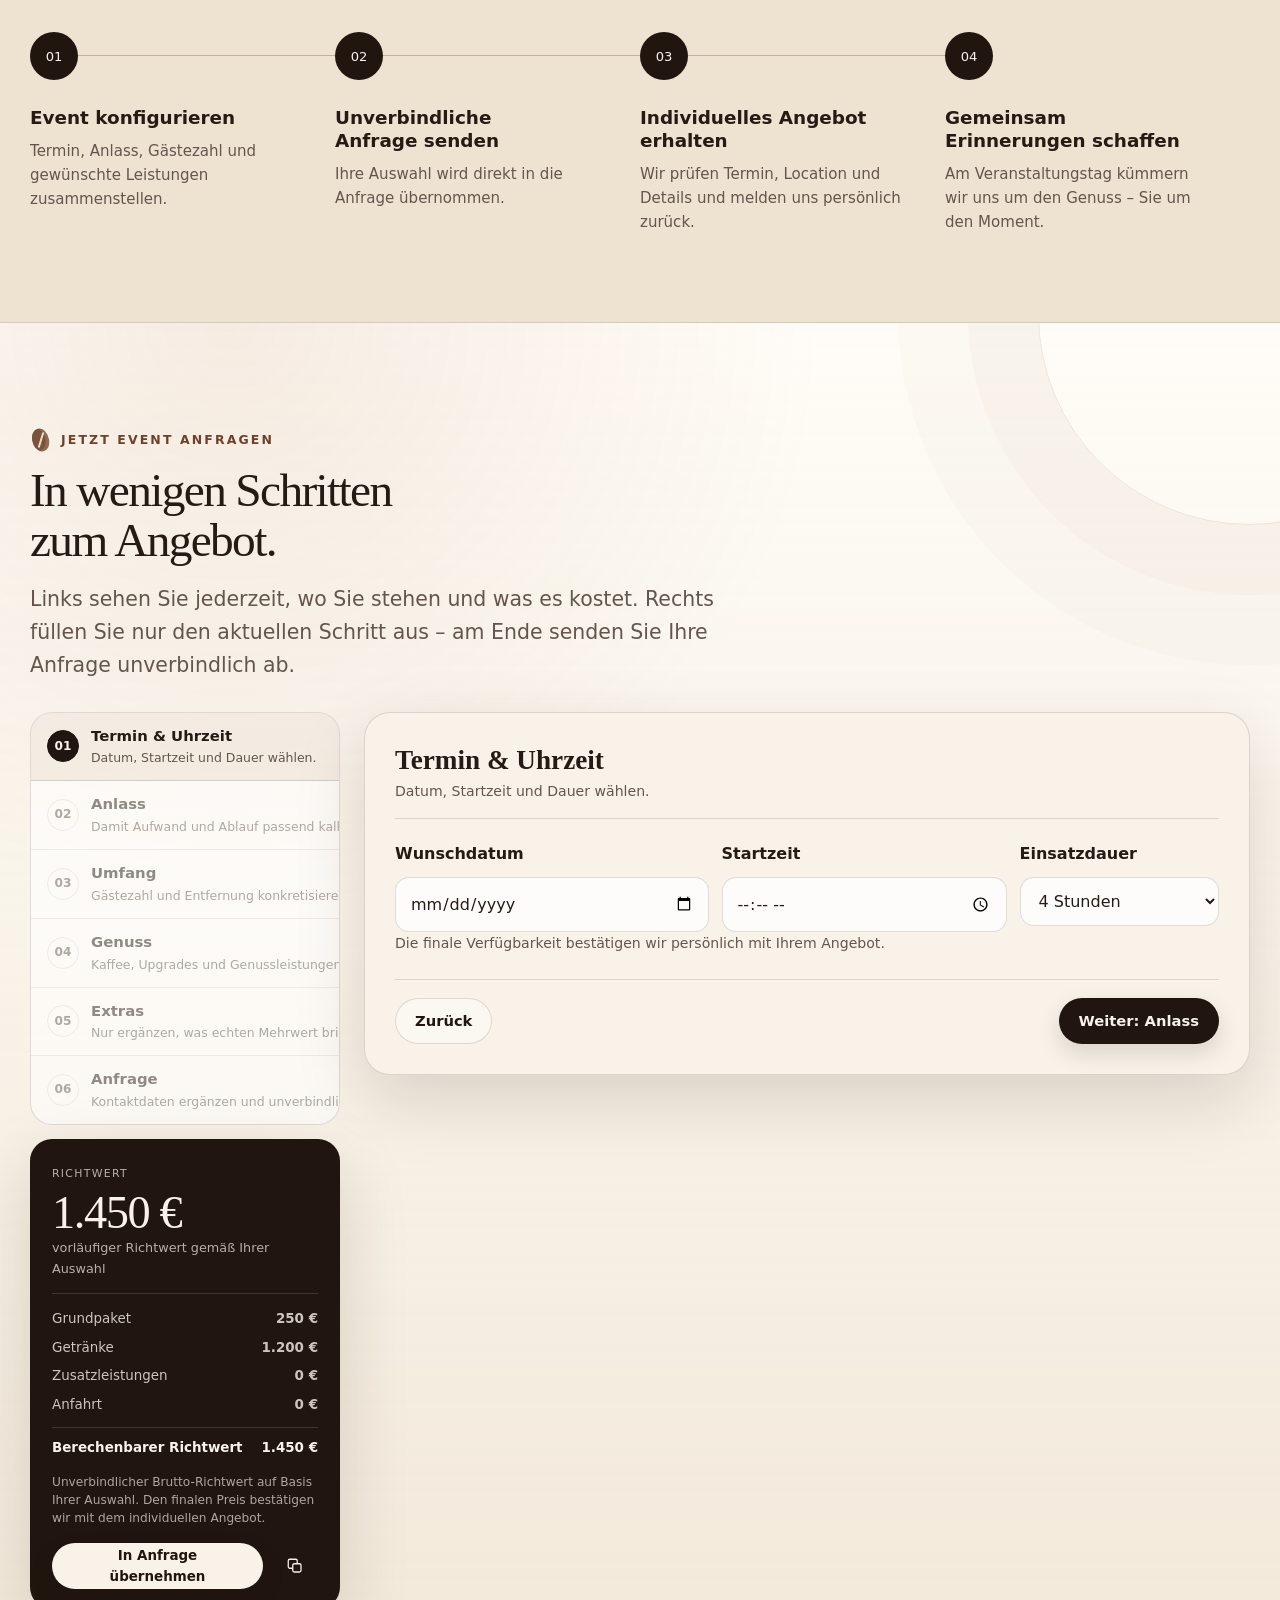
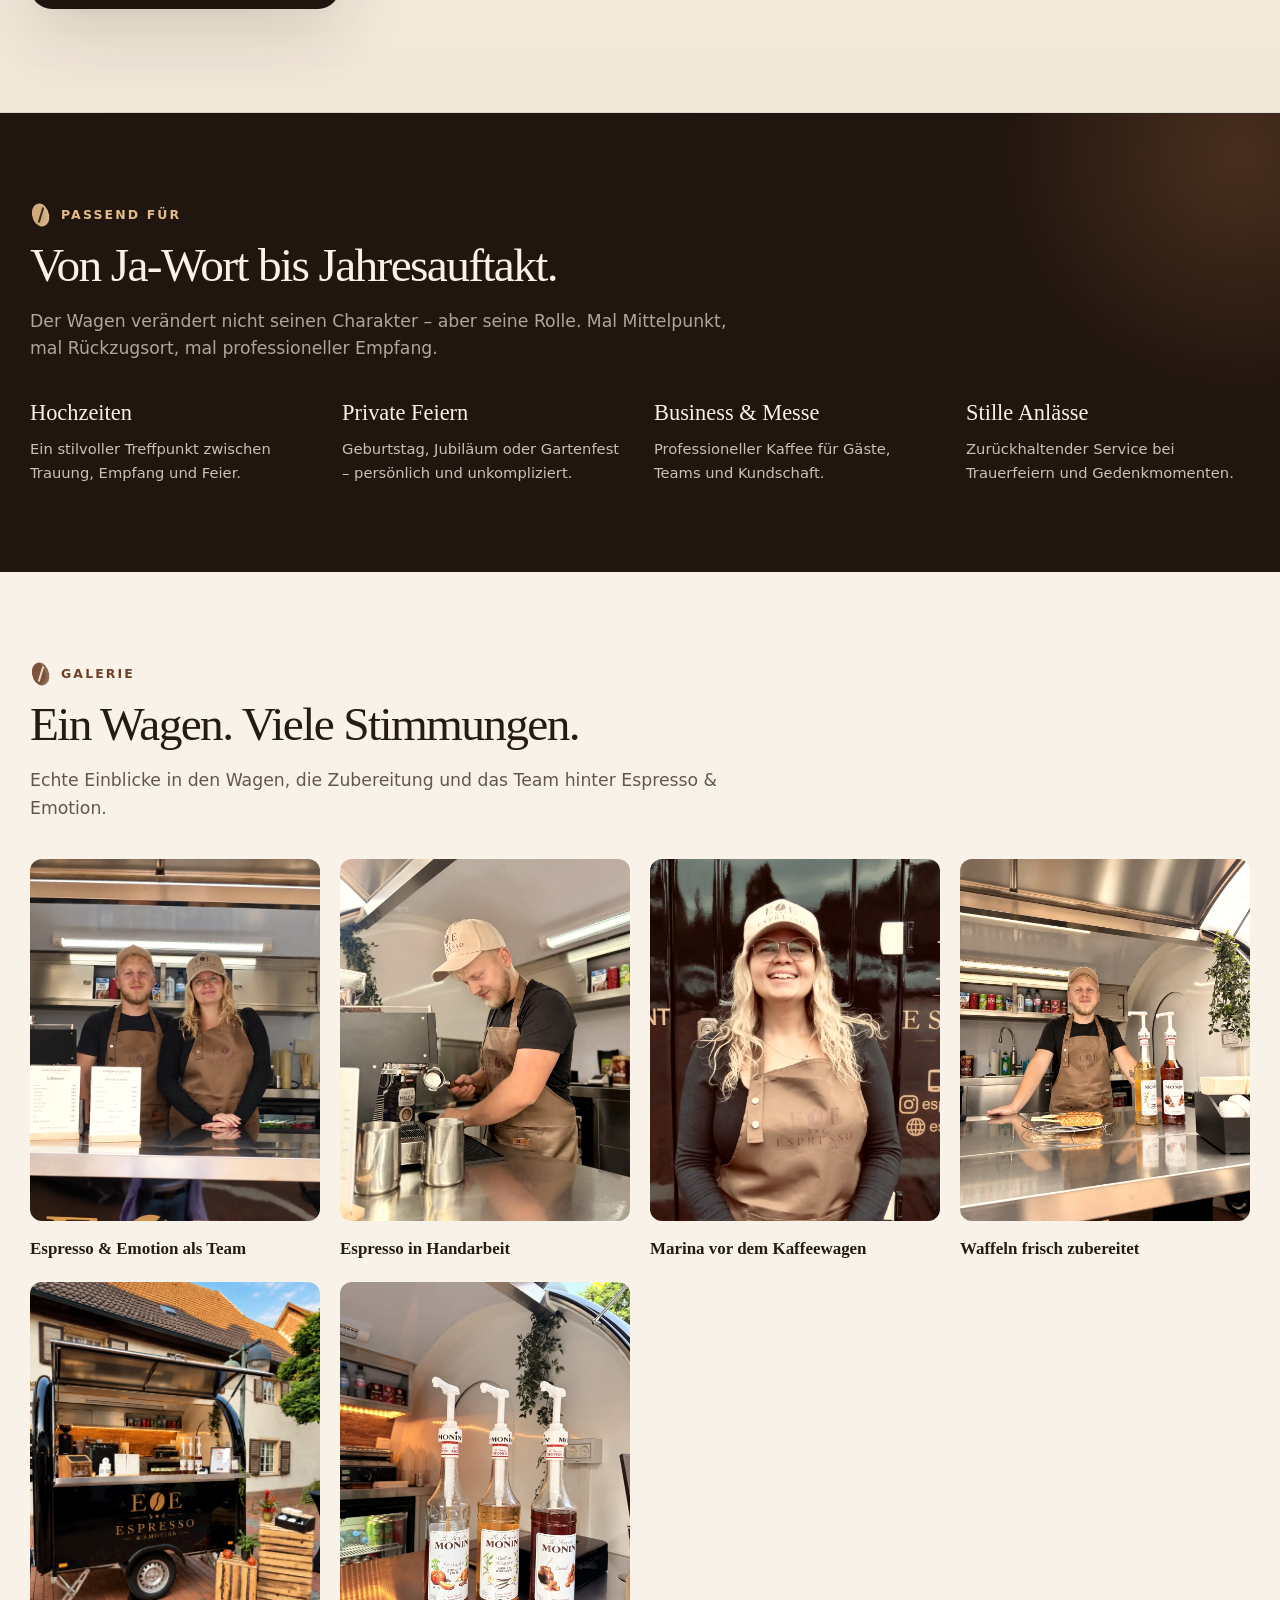
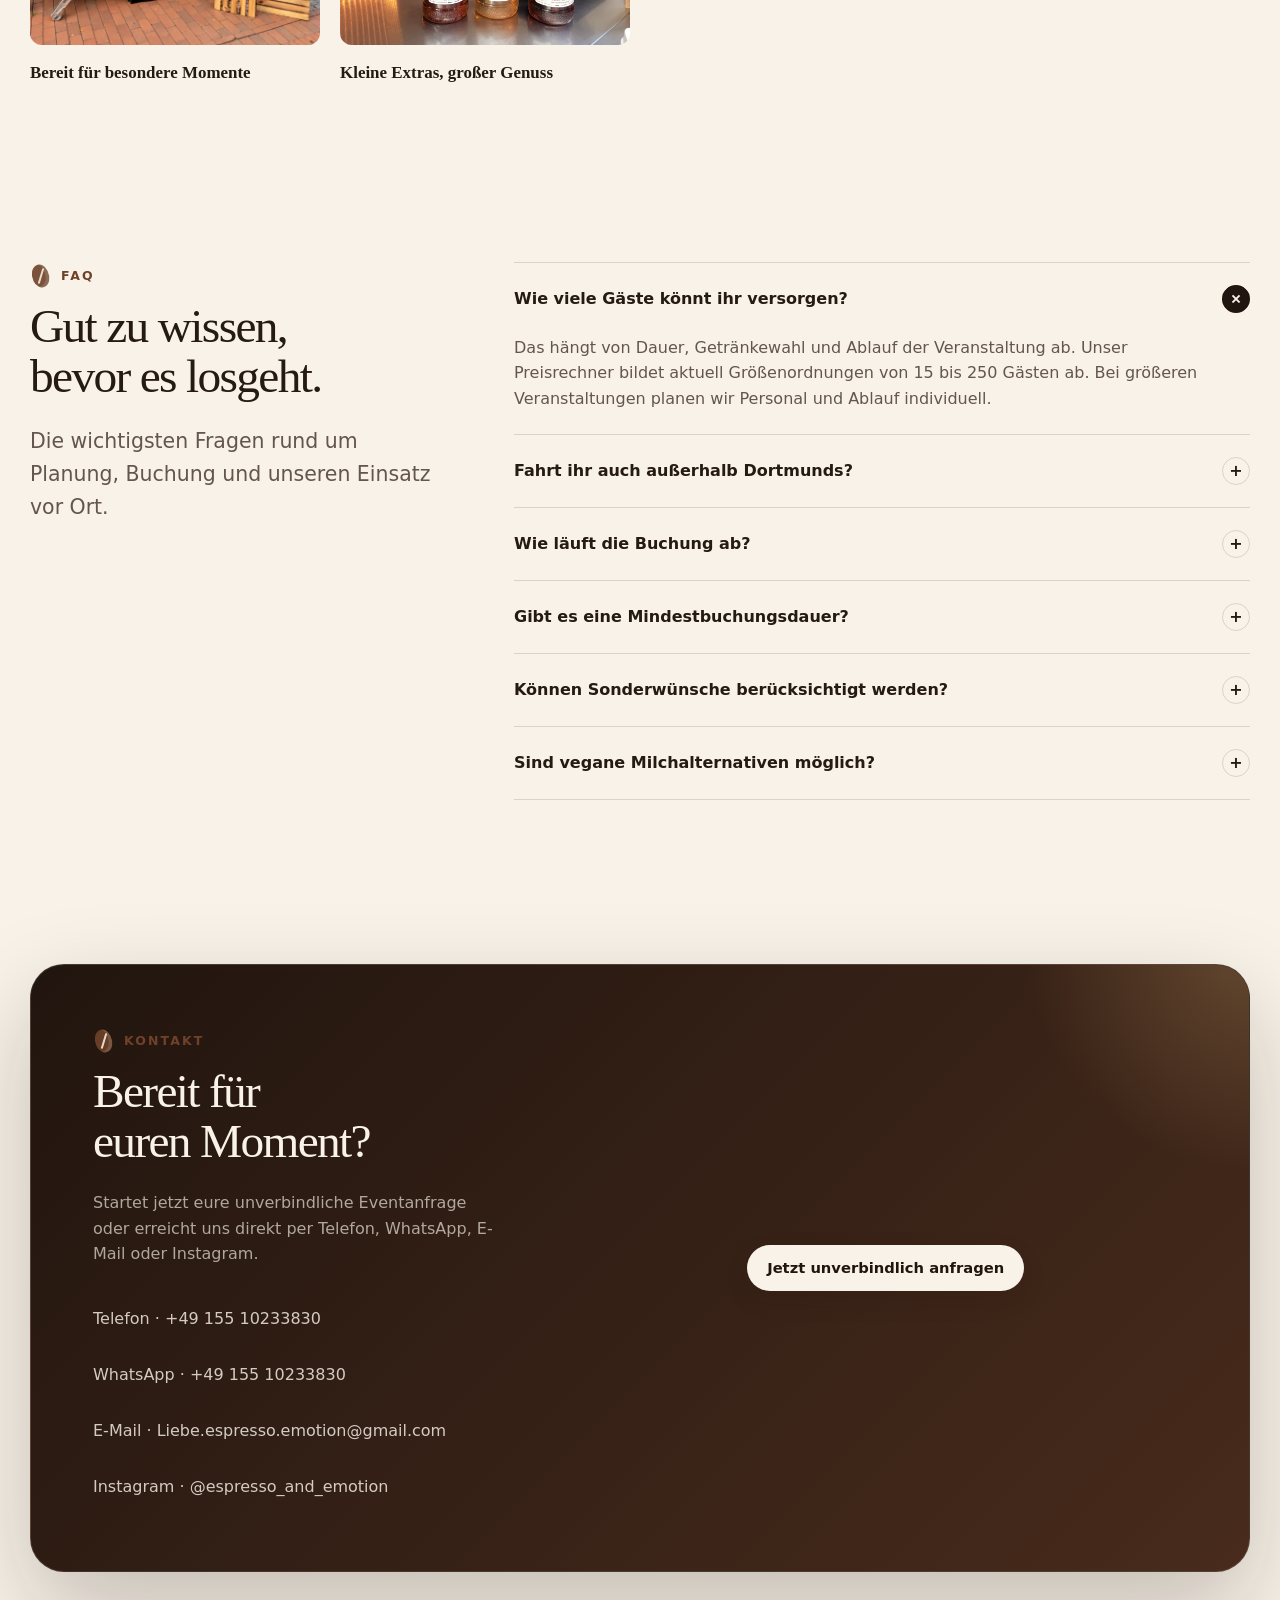
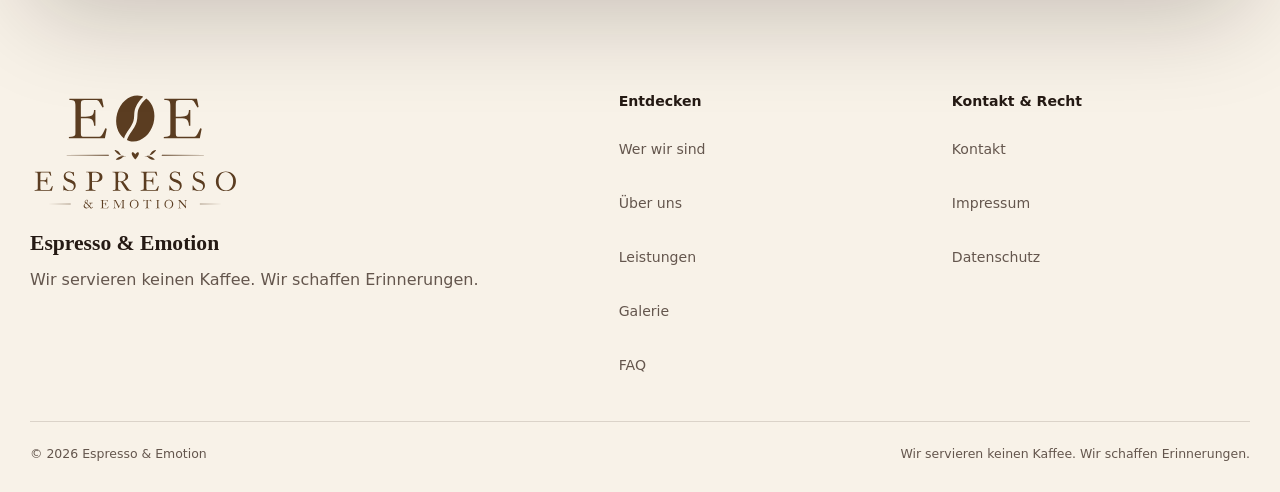
==== commit 06cb08c3: "Place wagon photo caption below image" ====
--- a/index.html
+++ b/index.html
@@ -17,7 +17,7 @@
 <link href="https://espresso-emotion.de/" rel="canonical"/>
 <link href="assets/img/logo-mark.svg" rel="icon" type="image/svg+xml"/>
 <link rel="stylesheet" href="assets/css/styles.css?v=20260920-reasons">
-<link rel="stylesheet" href="assets/css/editorial.css?v=20261006-1">
+<link rel="stylesheet" href="assets/css/editorial.css?v=20261006-2">
 <noscript><style>[data-reveal]{opacity:1!important;transform:none!important}</style></noscript>
 <script type="application/ld+json">
 {"@context":"https://schema.org","@type":"LocalBusiness","name":"Espresso & Emotion",
--- a/assets/css/editorial.css
+++ b/assets/css/editorial.css
@@ -22,17 +22,22 @@
 #wer-wir-sind .story-photo-wide.story-photo-show-full {
   width: min(100%, 660px);
   max-height: none;
-  aspect-ratio: 1206 / 1608;
+  aspect-ratio: auto;
   justify-self: center;
 }
 #wer-wir-sind .story-photo-wide.story-photo-show-full img {
-  position: absolute;
-  inset: 0;
+  position: static;
+  display: block;
   width: 100%;
-  height: 100%;
+  height: auto;
   object-fit: contain;
   object-position: center;
   background: var(--cream-2);
+}
+#wer-wir-sind .story-photo-wide.story-photo-show-full figcaption {
+  position: static;
+  padding: 24px 28px;
+  background: var(--espresso);
 }
 
 /* People: biography beside two portraits, family story beside one full photo. */
